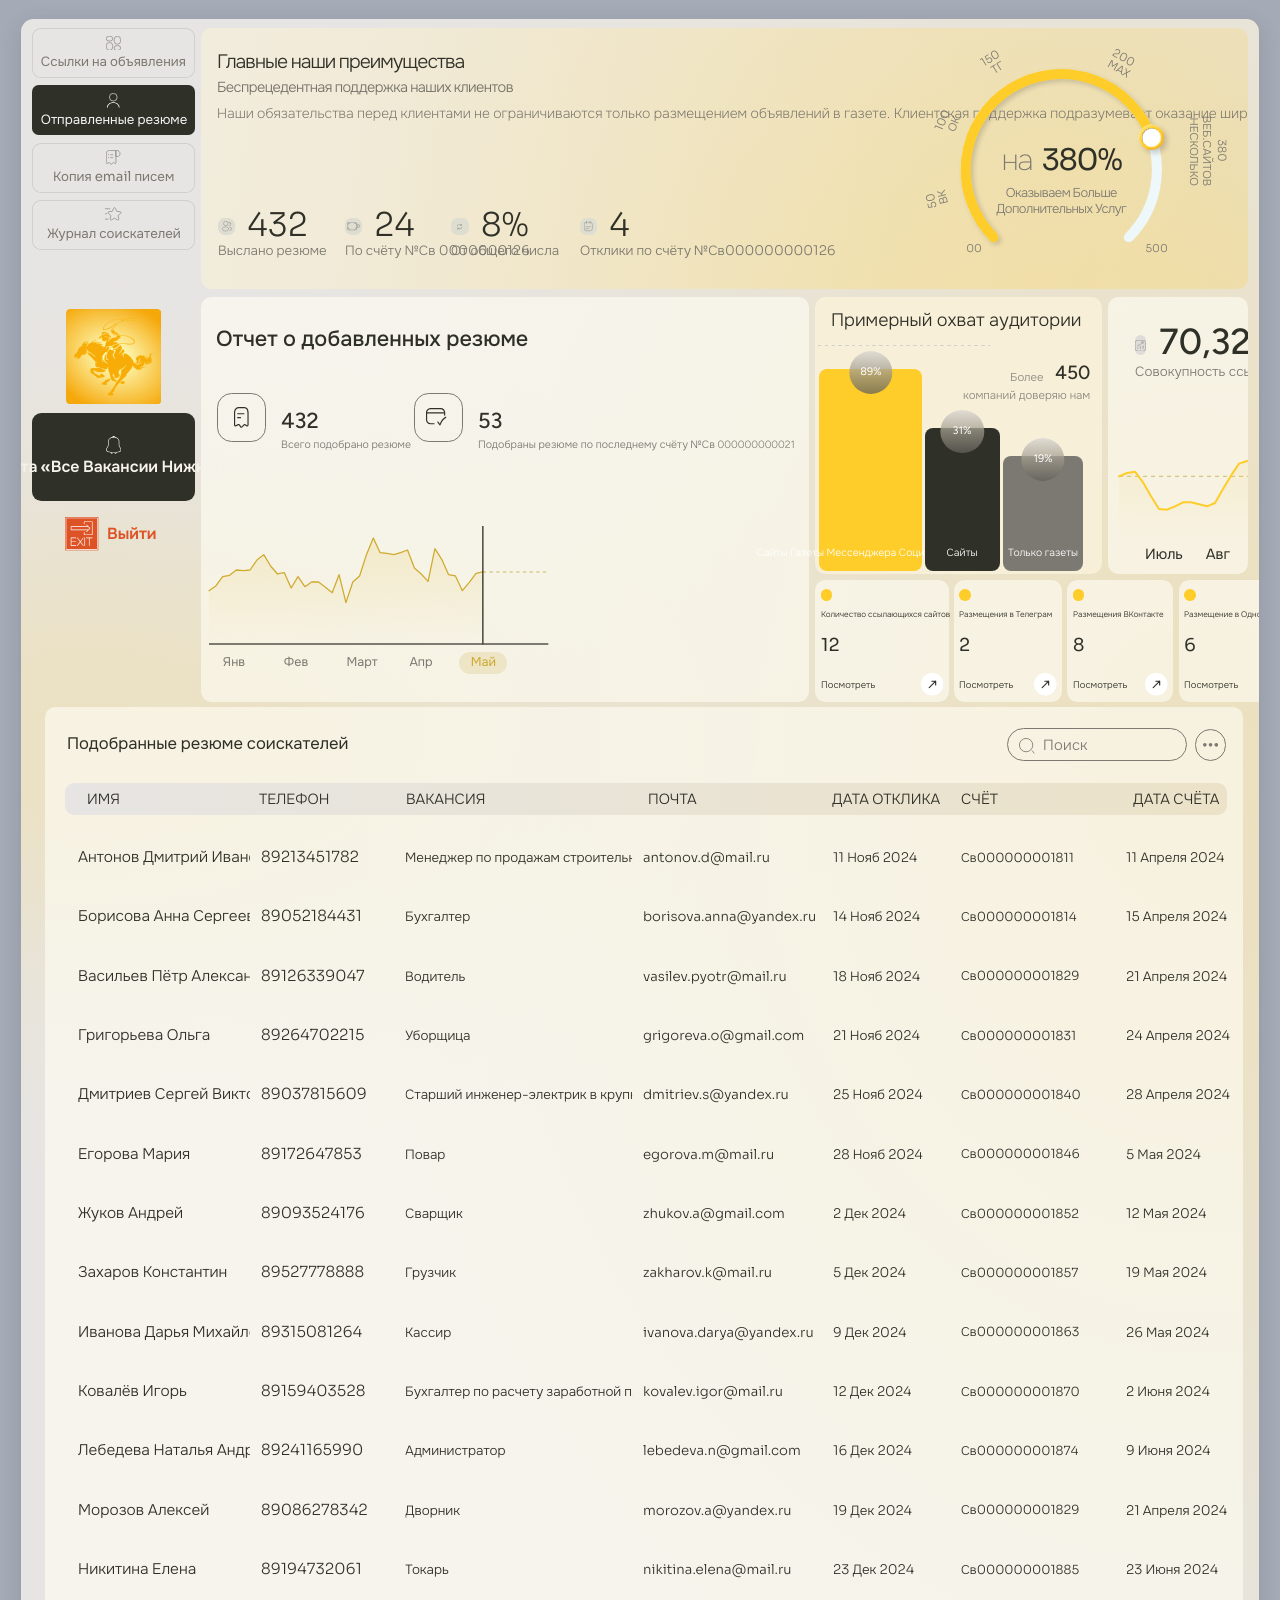
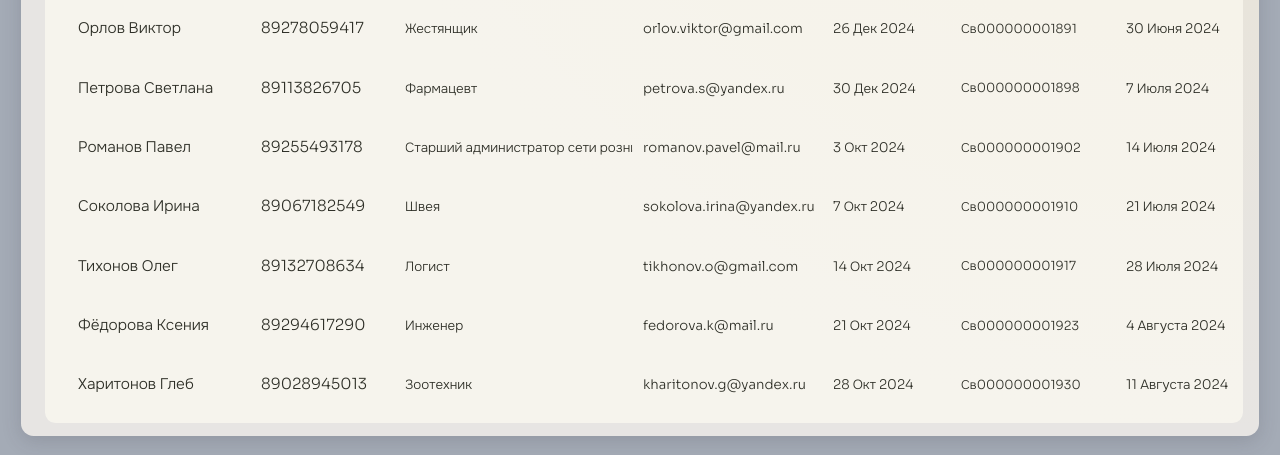
==== index.html @ ea63f248 "Stage 9: client request — R5 lupa fix (mobile/tablet), full FIO + long vacancy names, mobile resume " ====
<!doctype html>
<html lang="ru">
  <head>
    <meta charset="UTF-8" />
    <meta
      name="viewport"
      content="width=device-width, initial-scale=1, minimum-scale=1, maximum-scale=1"
    />
    <title>vsevn.ru — Отправленные резюме</title>
    <!-- пустой favicon — глушит 404-ошибку в консоли -->
    <link rel="icon" href="data:," />
    <link rel="stylesheet" href="css/style.css?v=550" />
  </head>
  <body>
    <div id="zoomFrame">
      <!-- Серый фон на всё окно + центральная карточка -->
      <div class="dash-page">
        <main class="dash-card">
          <!-- верхний этаж карты: сайдбар + основной контент (flex-ряд) -->
          <div class="dash-top">
            <!-- ЛЕВЫЙ ВЕРТИКАЛЬНЫЙ САЙДБАР -->
            <aside class="dash-sidebar">
              <nav class="snav" aria-label="Разделы кабинета">
                <!-- Ссылки на объявления (Figma: nav-links.svg 23x22) -->
                <button type="button" class="snav-btn" data-tab="ads">
                  <span class="snav-icon" aria-hidden="true">
                    <svg
                      viewBox="0 0 23 22"
                      fill="none"
                      xmlns="http://www.w3.org/2000/svg"
                      style="
                        width: calc(23 * var(--dpx, 0.0520833vw));
                        height: calc(22 * var(--dpx, 0.0520833vw));
                      "
                    >
                      <rect
                        x="0.47"
                        y="9.63628"
                        width="9.61986"
                        height="11.8933"
                        rx="4.80993"
                        stroke="currentColor"
                        stroke-width="0.94"
                      />
                      <rect
                        x="12.2721"
                        y="14.5256"
                        width="9.61986"
                        height="7.00442"
                        rx="3.50221"
                        stroke="currentColor"
                        stroke-width="0.94"
                      />
                      <rect
                        x="12.2721"
                        y="0.47"
                        width="9.61986"
                        height="11.8933"
                        rx="4.80993"
                        stroke="currentColor"
                        stroke-width="0.94"
                      />
                      <rect
                        x="0.47"
                        y="0.47"
                        width="9.61986"
                        height="7.00442"
                        rx="3.50221"
                        stroke="currentColor"
                        stroke-width="0.94"
                      />
                    </svg>
                  </span>
                  <span class="snav-text" data-text="Ссылки на объявления"
                    >Ссылки на объявления</span
                  >
                </button>

                <!-- Отправленные резюме (АКТИВНАЯ — чёрная; Figma: nav-resume.svg 19x22) -->
                <button type="button" class="snav-btn active" data-tab="resume">
                  <span class="snav-icon" aria-hidden="true">
                    <svg
                      viewBox="0 0 19 22"
                      fill="none"
                      xmlns="http://www.w3.org/2000/svg"
                      style="
                        width: calc(19 * var(--dpx, 0.0520833vw));
                        height: calc(22 * var(--dpx, 0.0520833vw));
                      "
                    >
                      <circle
                        cx="9.42852"
                        cy="6.28558"
                        r="5.81558"
                        stroke="currentColor"
                        stroke-width="0.94"
                      />
                      <mask id="navResumeInside" fill="white">
                        <path
                          d="M9.42871 13.8281C14.6357 13.8282 18.8564 17.2054 18.8564 21.371C18.8564 21.395 18.8563 21.4189 18.8559 21.4429C18.8513 21.7595 18.5806 21.999 18.2639 21.999H18.1865C17.8533 21.999 17.5996 21.7043 17.5996 21.371C17.5996 18.147 14.2177 15.085 9.42871 15.0849C4.63958 15.0849 1.25684 18.1469 1.25684 21.371C1.25686 21.7043 1.00318 21.999 0.66993 21.999H0.592522C0.275859 21.999 0.005104 21.7595 0.000524828 21.4429C0.00017901 21.4189 1.05847e-06 21.395 0 21.371C0 17.2053 4.22157 13.8281 9.42871 13.8281Z"
                        />
                      </mask>
                      <path
                        d="M9.42871 13.8281L9.42874 12.8881H9.42871V13.8281ZM18.8564 21.371L19.7964 21.3711V21.371H18.8564ZM17.5996 21.371L18.5396 21.3711V21.371H17.5996ZM9.42871 15.0849L9.42874 14.1449H9.42871V15.0849ZM1.25684 21.371H0.316836V21.3711L1.25684 21.371ZM0 21.371H-0.94V21.3711L0 21.371ZM18.8559 21.4429L17.916 21.4293L18.8559 21.4429ZM9.42871 13.8281L9.42868 14.7681C14.323 14.7682 17.9164 17.9094 17.9164 21.371H18.8564H19.7964C19.7964 16.5015 14.9484 12.8882 9.42874 12.8881L9.42871 13.8281ZM18.8564 21.371L17.9164 21.371C17.9164 21.3903 17.9163 21.4098 17.916 21.4293L18.8559 21.4429L19.7958 21.4565C19.7962 21.4281 19.7964 21.3997 19.7964 21.3711L18.8564 21.371ZM18.2639 21.999V21.059H18.1865V21.999V22.939H18.2639V21.999ZM17.5996 21.371H18.5396C18.5396 17.4516 14.5411 14.1451 9.42874 14.1449L9.42871 15.0849L9.42868 16.0249C13.8942 16.025 16.6596 18.8423 16.6596 21.371H17.5996ZM9.42871 15.0849V14.1449C4.3163 14.1449 0.316836 17.4515 0.316836 21.371H1.25684H2.19684C2.19684 18.8423 4.96286 16.0249 9.42871 16.0249V15.0849ZM0.66993 21.999V21.059H0.592522V21.999V22.939H0.66993V21.999ZM0.000524828 21.4429L0.940427 21.4293C0.940144 21.4098 0.940001 21.3903 0.94 21.371L0 21.371L-0.94 21.3711C-0.939999 21.3997 -0.939786 21.4281 -0.939377 21.4565L0.000524828 21.4429ZM0 21.371H0.94C0.94 17.9094 4.53413 14.7681 9.42871 14.7681V13.8281V12.8881C3.909 12.8881 -0.94 16.5013 -0.94 21.371H0ZM0.592522 21.999V21.059C0.730211 21.059 0.936743 21.1746 0.940427 21.4293L0.000524828 21.4429L-0.939377 21.4565C-0.926535 22.3444 -0.178494 22.939 0.592522 22.939V21.999ZM18.1865 21.999V21.059C18.31 21.059 18.4079 21.1165 18.4629 21.1769C18.5141 21.233 18.5396 21.3013 18.5396 21.3711L17.5996 21.371L16.6596 21.371C16.6596 22.1392 17.2537 22.939 18.1865 22.939V21.999ZM1.25684 21.371L0.316836 21.3711C0.316832 21.3013 0.342361 21.233 0.393509 21.1769C0.448542 21.1165 0.546453 21.059 0.66993 21.059V21.999V22.939C1.60276 22.939 2.19688 22.1392 2.19684 21.371L1.25684 21.371ZM18.8559 21.4429L17.916 21.4293C17.9197 21.1746 18.1262 21.059 18.2639 21.059V21.999V22.939C19.0349 22.939 19.783 22.3444 19.7958 21.4565L18.8559 21.4429Z"
                        fill="currentColor"
                        mask="url(#navResumeInside)"
                      />
                    </svg>
                  </span>
                  <span class="snav-text" data-text="Отправленные резюме"
                    >Отправленные резюме</span
                  >
                </button>

                <!-- Копия email писем (Figma: nav-email.svg 22x23) -->
                <button type="button" class="snav-btn" data-tab="email">
                  <span class="snav-icon" aria-hidden="true">
                    <svg
                      viewBox="0 0 22 23"
                      fill="none"
                      xmlns="http://www.w3.org/2000/svg"
                      style="
                        width: calc(22 * var(--dpx, 0.0520833vw));
                        height: calc(23 * var(--dpx, 0.0520833vw));
                      "
                    >
                      <path
                        d="M0.469971 5.67241C0.469971 1.38236 3.60469 0.50846 5.17204 0.607767L14.4497 0.607767C14.9689 0.607767 14.8897 1.02862 14.8897 1.54777V19.3399C14.8897 20.104 14.0263 20.5488 13.404 20.1053L11.8035 18.9645C11.4176 18.6894 10.8872 18.7446 10.5662 19.0934L8.48848 21.3512C8.07644 21.799 7.35404 21.7432 7.0156 21.2375L5.63472 19.1743C5.37056 18.7796 4.85348 18.6439 4.42958 18.8581L1.83392 20.1698C1.20869 20.4857 0.469971 20.0328 0.469971 19.3323V5.67241Z"
                        stroke="currentColor"
                        stroke-width="0.94"
                      />
                      <path
                        d="M15.8593 0.469727C18.7142 0.469981 21.029 2.78466 21.0292 5.63965V5.98438C21.0289 8.06077 19.3449 9.74414 17.2684 9.74414H14.7587V0.469727H15.8593Z"
                        stroke="currentColor"
                        stroke-width="0.94"
                      />
                      <path
                        d="M7.07886 7.2094H10.083"
                        stroke="currentColor"
                        stroke-width="0.94"
                        stroke-linecap="round"
                      />
                      <path
                        d="M7.07886 11.4152H10.083"
                        stroke="currentColor"
                        stroke-width="0.94"
                        stroke-linecap="round"
                      />
                      <path
                        d="M4.07507 6.42915C4.5063 6.42927 4.85528 6.77916 4.85535 7.2104C4.85535 7.6417 4.50635 7.99154 4.07507 7.99165C3.6437 7.99165 3.29382 7.64177 3.29382 7.2104C3.29389 6.77909 3.64375 6.42915 4.07507 6.42915Z"
                        fill="currentColor"
                      />
                      <path
                        d="M4.07507 10.8147C4.50635 10.8148 4.85535 11.1647 4.85535 11.596C4.85532 12.0272 4.50633 12.3771 4.07507 12.3772C3.64372 12.3772 3.29385 12.0273 3.29382 11.596C3.29382 11.1646 3.6437 10.8147 4.07507 10.8147Z"
                        fill="currentColor"
                      />
                    </svg>
                  </span>
                  <span class="snav-text" data-text="Копия email писем"
                    >Копия email писем</span
                  >
                </button>

                <!-- Журнал соискателей (Figma: nav-journal.svg 26x23) -->
                <button type="button" class="snav-btn" data-tab="journal">
                  <span class="snav-icon" aria-hidden="true">
                    <svg
                      viewBox="0 0 26 23"
                      fill="none"
                      xmlns="http://www.w3.org/2000/svg"
                      style="
                        width: calc(26 * var(--dpx, 0.0520833vw));
                        height: calc(23 * var(--dpx, 0.0520833vw));
                      "
                    >
                      <path
                        d="M12.981 1.85352C13.4673 0.708482 15.0903 0.708446 15.5767 1.85352L17.4692 6.31055C17.5371 6.47045 17.6878 6.57955 17.8608 6.59473L22.6851 7.01855C23.924 7.12752 24.4252 8.67 23.4868 9.48633L19.8325 12.6641C19.7014 12.7781 19.6441 12.9557 19.6831 13.125L20.772 17.8428C21.0516 19.055 19.7379 20.0097 18.6714 19.3691L14.52 16.876C14.3711 16.7866 14.1855 16.7866 14.0366 16.876L9.88525 19.3691C8.81877 20.0096 7.50604 19.055 7.78564 17.8428L8.87354 13.125C8.91258 12.9557 8.85521 12.7781 8.72412 12.6641L5.06982 9.48633C4.13154 8.66988 4.63339 7.12722 5.87256 7.01855L10.6958 6.59473C10.8688 6.57955 11.0195 6.47041 11.0874 6.31055L12.981 1.85352Z"
                        stroke="currentColor"
                        stroke-width="0.94"
                      />
                      <path
                        d="M0.469971 2.69366H7.20568"
                        stroke="currentColor"
                        stroke-width="0.94"
                        stroke-linecap="round"
                      />
                      <path
                        d="M0.469971 18.1866H4.5114"
                        stroke="currentColor"
                        stroke-width="0.94"
                        stroke-linecap="round"
                      />
                      <path
                        d="M0.469971 10.1037H2.49068"
                        stroke="currentColor"
                        stroke-width="0.94"
                        stroke-linecap="round"
                      />
                    </svg>
                  </span>
                  <span class="snav-text" data-text="Журнал соискателей"
                    >Журнал соискателей</span
                  >
                </button>
              </nav>

              <div class="snav-sep" aria-hidden="true"></div>

              <!-- Логотип газеты (официальный Figma-экспорт, 143x143).
                 G13: переход на vsevn.ru; G14: hover + тултип — ВРЕМЕННЫЕ
                 (TODO-CLIENT: клиент пришлёт цвет hover и текст тултипа) -->
              <a
                class="snav-logo has-ui-tip"
                href="https://www.vsevn.ru"
                aria-label="Логотип газеты «Все Вакансии Нижнего» — на сайт vsevn.ru"
              >
                <svg
                  class="snav-logo-default"
                  width="143"
                  height="143"
                  viewBox="0 0 143 143"
                  fill="none"
                  xmlns="http://www.w3.org/2000/svg"
                  xmlns:xlink="http://www.w3.org/1999/xlink"
                >
                  <defs>
                    <path
                      id="cb0"
                      d="M94.7592 13.3395C93.731 13.5012 91.7981 14.0671 90.4409 14.5522C87.6443 15.5628 87.6443 15.5628 84.272 15.0373C74.7307 13.5012 61.6525 19.0391 56.3472 26.8408C54.2909 29.8726 55.5247 31.8129 59.3494 31.4491C61.7348 31.2065 67.4924 28.4577 71.8518 25.4664C74.7718 23.4049 76.2523 23.1219 74.525 24.9409C73.9904 25.5069 72.5921 26.5579 71.4406 27.3259C69.6721 28.4577 69.2609 28.9024 69.2609 29.7917C69.302 30.8831 69.302 30.8831 69.8778 30.1555C70.2068 29.7513 70.5358 29.2662 70.5769 29.1449C70.6592 29.0237 71.7285 28.0939 72.9622 27.0834C75.1419 25.3452 76.0056 24.4559 75.7588 24.1325C75.6766 24.0516 75.8411 23.7282 76.0878 23.4049C76.3757 23.0815 76.7047 22.2326 76.8692 21.505C77.1571 20.2114 77.116 20.171 76.2935 20.5752C75.7588 20.8582 75.4298 21.4645 75.3887 22.1517C75.3476 22.8389 75.2653 22.9602 75.1419 22.5155C74.8952 21.5454 74.525 21.6262 72.7155 23.2432C70.618 25.143 65.1482 28.3365 62.146 29.4279C57.6633 31.0853 55.8948 30.3172 57.2931 27.2451C58.7325 24.1325 64.9015 19.403 70.1245 17.3818C74.196 15.8053 81.0641 14.9968 85.0122 15.6436L86.575 15.8861L82.1334 18.1903C79.7069 19.4838 77.6506 20.8178 77.5684 21.1412C77.4861 21.6262 79.0078 21.0603 82.9148 19.2413C90.9756 15.4415 93.8955 14.5118 98.296 14.2692C100.681 14.1075 102.573 14.2288 103.519 14.5118C105 14.9968 105.493 15.8457 104.588 16.3712C104.383 16.5329 101.01 16.6138 97.1445 16.6138C93.2375 16.5733 90.1942 16.6542 90.2764 16.7755C90.3998 16.8563 92.9907 17.1393 96.0341 17.3414C103.93 17.9073 107.426 17.0988 106.316 15.0373C105.37 13.2991 99.7766 12.4906 94.7592 13.3395Z"
                    />
                    <path
                      id="cb1"
                      d="M70.2478 30.5193C70.0833 30.8427 70.2067 31.4086 70.4946 31.732C71.276 32.6618 70.3301 32.4596 69.4664 31.5299C69.0551 31.0853 68.3971 30.7214 67.9447 30.7214C67.3278 30.7214 67.2456 30.9236 67.4512 31.8129C68.4382 36.0977 68.6028 36.3807 70.6179 36.3807C71.1526 36.3807 72.263 36.8658 73.1678 37.4721C74.4427 38.321 75.4297 38.604 77.486 38.7252L80.1592 38.8465L77.8973 36.8253C76.2111 35.2893 75.3886 34.8446 74.7306 34.9659C74.1137 35.1276 73.7847 35.0063 73.7847 34.6425C73.7847 34.3191 73.3323 33.5915 72.7565 32.9851C72.1807 32.3788 71.605 31.4491 71.4816 30.9236C71.1937 29.7917 70.5768 29.5896 70.2478 30.5193Z"
                    />
                    <path
                      id="cb2"
                      d="M55.6481 34.6829C55.1134 35.0871 54.3732 35.5318 54.003 35.6531C53.6329 35.8148 53.2216 36.3807 53.1394 36.987C52.9337 37.9168 53.016 38.038 53.7974 37.8359C54.2498 37.7146 55.5247 37.4317 56.594 37.1487C57.9923 36.7849 58.8971 36.7849 59.8841 37.0679C61.2001 37.5125 61.159 37.5125 58.9382 37.5529C55.936 37.5934 52.8926 39.089 51.3709 41.2315C50.096 43.0505 49.9315 43.1718 50.2194 42.0399C50.3428 41.5953 50.2605 41.2315 50.0138 41.2315C49.6848 41.2315 49.109 43.0101 49.109 44.1015C49.109 44.7887 50.5895 44.4653 52.1112 43.4143C52.9749 42.8484 53.7563 42.4442 53.8796 42.525C54.0853 42.7675 54.2087 44.5057 54.0441 45.0717C53.7974 45.961 54.9901 48.1034 55.8948 48.3459C56.923 48.5885 60.0486 47.8609 60.4187 47.2949C60.5421 47.0524 60.9122 46.8907 61.159 46.8907C61.4469 46.8907 61.3235 47.0928 60.9122 47.3354C60.3365 47.6587 60.2131 48.063 60.4187 48.9119C60.5832 49.6799 60.501 50.0841 60.0897 50.2458C59.7607 50.3671 59.3906 51.3373 59.2261 52.5904C58.7737 55.8242 57.4576 58.0071 56.2238 57.522C55.4013 57.1986 55.5658 56.6731 56.6351 56.3497C57.4988 56.0668 57.4988 56.0668 56.7174 55.7434C56.265 55.5817 55.2368 55.42 54.4143 55.42C51.2887 55.3392 52.2346 53.7626 55.4424 53.7222H57.5399L55.2779 53.1159C54.0442 52.7521 52.358 52.5904 51.5766 52.6712C50.3428 52.8329 49.0679 52.5499 45.86 51.4989C45.531 51.4181 45.4076 51.216 45.531 51.0947C45.6544 50.9734 46.6003 51.1756 47.6284 51.4989C49.3146 52.0649 49.7259 52.0649 51.2887 51.5394C52.2346 51.216 53.5918 50.8926 54.2498 50.8522C54.9489 50.8118 53.6329 50.6501 51.3709 50.4884C49.109 50.2863 46.2713 50.0437 45.0786 49.882C43.886 49.7607 42.4054 49.8416 41.7063 50.0841C40.2668 50.5692 40.1435 50.2054 41.3361 48.7502C41.8708 48.063 42.7344 47.6183 43.8037 47.4566C44.6674 47.2949 45.4076 47.0524 45.4076 46.8503C45.4076 45.7589 41.0071 47.5375 38.7863 49.4778C37.5525 50.5692 36.1953 51.3373 35.2906 51.4989C34.139 51.7415 33.7278 52.0649 33.2343 53.1967C32.5762 54.7328 31.2602 56.188 30.561 56.188C30.2732 56.188 30.5199 55.7434 31.0957 55.1775C32.0827 54.2073 33.3576 51.0543 32.9052 50.6501C32.7819 50.5288 31.6715 50.9734 30.4377 51.6606C29.1627 52.3478 28.1346 52.7521 28.1346 52.5904C28.1346 52.4287 28.587 52.0649 29.1627 51.8223C29.7385 51.5394 30.3143 51.0543 30.4377 50.7309C30.6022 50.3671 31.3424 49.8416 32.0827 49.5182C32.8641 49.1948 33.481 48.7502 33.481 48.5481C33.481 48.0226 32.7819 47.9821 32.494 48.4672C32.3295 48.6693 31.3836 49.114 30.3554 49.4778C28.5047 50.0841 28.4636 50.0841 29.1216 49.3969C30.3143 48.063 29.8208 47.78 28.4636 48.9523C27.7233 49.5991 26.4895 50.6096 25.7081 51.2564C24.7622 52.0649 24.3098 52.7521 24.2687 53.6414C24.2276 54.6924 23.8163 55.1775 21.5955 56.6731C19.2102 58.2496 18.8812 58.6134 18.4699 60.3516C17.8941 62.5749 14.8097 67.264 13.4936 67.8703C12.8767 68.1129 12.5477 68.7192 12.3832 69.8106C12.2598 70.6595 12.0953 71.7105 12.0131 72.1552C11.8486 73.1658 13.2469 73.4487 15.5088 72.7615C17.4829 72.1956 17.8941 72.4786 16.5781 73.5296C15.2209 74.621 15.7556 74.904 18.4699 74.5806C20.7319 74.2976 20.773 74.2168 21.76 72.3169C22.3358 71.2659 23.1583 70.1745 23.6107 69.9319C24.0631 69.6894 24.4332 69.2447 24.4332 68.9618C24.4332 68.5171 24.8445 68.4363 26.0372 68.5979C29.4918 69.0426 31.7948 66.0513 31.3013 61.7664C31.0957 59.907 31.0957 59.7857 31.5069 60.8367C32.165 62.6153 32.9052 63.3025 36.4421 65.4045C39.7733 67.3448 44.3795 71.0638 43.9682 71.468C43.8448 71.5893 43.1457 71.1446 42.4054 70.4978C39.7733 68.0724 37.2235 66.2938 35.3317 65.4854C32.9052 64.4748 32.3706 64.4748 32.0416 65.5258C31.7948 66.213 32.494 67.0619 35.6196 70.0532C37.717 72.1148 40.1023 74.6614 40.8837 75.7933C41.6651 76.8847 42.9812 78.1782 43.7626 78.7037C44.544 79.1888 45.5721 79.876 46.0245 80.2398C46.8471 80.8866 46.847 80.8866 45.9423 80.4419C43.886 79.5122 43.6803 79.7952 43.8448 83.029C44.0093 86.748 44.4617 87.3139 47.2172 87.3139C48.3687 87.3543 49.7259 87.5564 50.2194 87.8394C50.9597 88.2436 49.8904 88.3245 44.5029 88.3245C40.7192 88.3245 37.6348 88.4861 37.3469 88.7287C37.0179 88.9308 36.6477 90.2648 36.5244 91.6392C36.1953 94.5496 36.8122 96.4495 38.1694 96.8537C39.8145 97.3792 43.1868 99.7238 45.202 101.785C46.9293 103.524 47.5051 103.887 48.7389 103.887C49.5203 103.887 50.5484 103.604 51.0008 103.281C51.4121 102.958 52.2757 102.675 52.8926 102.675C55.1546 102.675 58.1568 101.745 58.1568 101.098C58.1568 99.9663 57.0052 98.7536 55.1134 97.8643C52.9337 96.8537 51.4121 97.1771 51.0008 98.7536C50.6718 100.128 49.4791 100.492 48.6566 99.4812C48.2865 99.0366 46.9704 98.2281 45.7778 97.6622C44.544 97.1367 43.1046 96.2474 42.5288 95.7219C41.5829 94.9134 41.5006 94.59 41.7474 92.9731C41.953 91.5583 42.0764 91.3158 42.282 92.003C42.5288 92.6093 43.5158 93.1348 46.0245 93.9837C48.9034 94.9134 49.8904 95.0347 52.2757 94.873C53.7974 94.7517 56.0182 94.3879 57.1286 94.0645C58.8559 93.5795 59.2261 93.3369 59.3083 92.4476C59.4317 91.5179 59.2672 91.3562 57.8689 91.1136C55.8948 90.7498 54.4554 90.0626 53.4273 88.9308C52.687 88.1223 52.7692 88.1223 54.1675 89.0521C55.8126 90.1435 58.3624 90.7094 60.4187 90.4669C61.3646 90.386 61.6936 90.0627 61.9404 89.0925C62.1049 88.4053 62.5162 87.6373 62.804 87.3543C63.2564 86.9905 63.3387 87.3139 63.1742 89.0521C63.0508 90.7903 63.2564 91.8413 64.5314 94.9943C65.395 97.0963 66.2998 100.249 66.5877 101.987C67.0401 104.655 67.3279 105.383 68.4795 106.555C69.2609 107.364 70.2479 107.93 70.7825 107.93C71.3172 107.93 72.3453 108.213 73.0034 108.576C74.4428 109.304 75.1831 109.142 75.8 107.97C76.1701 107.283 76.0467 107.081 74.7307 106.434C73.6203 105.909 73.0856 105.302 72.6744 104.13C72.3865 103.241 71.6873 101.947 71.1116 101.219C69.9189 99.7238 69.8366 98.7132 70.7003 97.5814C71.1938 96.9346 71.2761 96.9346 71.3172 97.4601C71.3172 97.8239 71.6873 98.5919 72.1808 99.1983C72.7977 100.007 72.9211 100.411 72.5921 100.815C72.2631 101.179 72.3042 101.705 72.6744 102.634C73.1267 103.887 73.2501 103.928 74.7718 103.726C77.445 103.281 80.7762 101.219 80.7762 99.9663C80.7762 99.6429 80.3238 98.5111 79.7481 97.4197C78.4732 94.9539 78.4732 94.3071 79.6247 93.0944C80.365 92.3264 80.4472 92.0434 79.9948 91.8008C79.5836 91.5583 79.8715 91.3158 80.8996 90.9924C82.9148 90.3456 86.8218 87.7585 88.7547 85.8586C89.6184 85.0098 90.153 84.6459 89.9063 85.0906C89.4539 85.9395 86.4517 88.7691 84.1075 90.5477C82.7914 91.5179 82.7503 91.6391 82.668 94.7922C82.5858 97.0963 82.2979 98.5515 81.7221 99.8451C81.2286 100.856 80.5295 102.513 80.1593 103.524C79.707 104.817 78.8844 105.909 77.4861 107.081C76.3346 108.051 75.3064 109.304 75.0186 110.113C74.196 112.659 70.0012 119.693 68.8085 120.542C68.1505 121.027 67.5747 121.916 67.4102 122.725C67.2457 123.776 66.7933 124.261 65.6006 124.907C63.75 125.837 62.1049 128.06 62.7218 128.828C63.5443 129.758 67.4513 130.324 69.2609 129.799C70.7003 129.394 70.9059 129.152 70.9059 128.101C70.9059 127.454 70.7003 126.565 70.4124 126.161C69.8778 125.271 70.5358 124.099 71.564 124.099C72.2631 124.099 72.9622 122.482 72.9622 120.986C72.9622 119.855 76.7047 114.397 78.7199 112.659C79.4191 112.012 80.365 110.719 80.7762 109.749C81.3109 108.536 82.1334 107.606 83.5317 106.717C87.6443 103.968 92.086 98.7536 90.6877 98.309C90.3998 98.2281 91.5513 96.8537 93.1964 95.2368C96.6921 91.8413 98.1727 89.8605 99.4476 86.7479C100.393 84.4438 100.928 84.2013 100.928 86.1012C100.928 87.1522 102.121 89.2138 102.162 88.2032C102.162 87.6373 103.396 87.516 103.396 88.0819C103.396 88.284 103.93 89.0116 104.588 89.6988C105.534 90.7094 106.11 90.952 107.385 90.952C108.29 90.952 109.606 91.2349 110.346 91.5987C111.086 91.9625 111.95 92.1242 112.361 91.9625C112.896 91.72 112.731 91.5583 111.621 91.2753C110.182 90.8711 110.182 90.8711 111.21 90.4669C113.307 89.6584 113.924 89.335 114.911 88.5266C115.487 88.0819 116.844 87.5564 117.913 87.3543C119.024 87.1522 120.134 86.7884 120.381 86.5054C120.792 86.1012 120.71 86.0608 120.052 86.3033C119.599 86.465 118.16 86.6671 116.803 86.7884C115.487 86.8692 113.883 87.1926 113.225 87.516C112.608 87.8394 111.744 88.1223 111.333 88.0819C110.922 88.0819 111.539 87.6373 112.649 87.1522C115.117 86.0203 116.515 84.6055 117.379 82.3418C117.872 81.0483 118.242 80.6036 119.024 80.5228L120.052 80.4015L119.147 81.0483C118.16 81.7355 117.913 82.6652 118.571 83.0694C119.229 83.4333 124.329 82.5035 125.974 81.6951C128.03 80.6441 129.264 79.3101 128.524 78.825C128.071 78.5825 128.03 78.1378 128.4 76.7634C128.812 75.1869 128.729 74.7423 127.866 72.9232C126.591 70.2553 126.879 69.0022 129.058 67.7895C130.745 66.8598 131.814 65.4045 130.21 66.2534C129.758 66.4959 128.976 66.6981 128.483 66.6981C128.03 66.6981 127.043 66.981 126.344 67.3448C125.151 67.9512 125.11 68.0724 125.275 69.9319C125.522 72.1956 125.439 72.236 122.149 72.5998C120.669 72.7615 119.558 72.6403 118.448 72.1956C116.309 71.3063 116.762 70.9829 118.983 71.751C120.175 72.1552 120.957 72.236 121.45 71.9531C122.026 71.6297 122.026 71.5893 121.368 71.5488C120.915 71.5488 120.052 71.185 119.394 70.7C118.489 70.0936 117.42 69.8511 115.199 69.7298C113.595 69.649 111.827 69.4873 111.374 69.3256C110.716 69.1235 110.099 69.366 109.112 70.2553C108.331 70.9021 107.508 71.3467 107.262 71.2659C106.974 71.185 106.275 71.9531 105.699 72.9232L104.588 74.7827L105.493 76.3188C106.686 78.3399 106.357 79.876 104.506 80.6441L103.19 81.1696L104.424 81.6546C105.082 81.8972 105.946 82.0184 106.357 81.9376C106.727 81.8163 107.138 81.9376 107.22 82.1801C107.467 82.9077 110.223 82.0993 112.032 80.7249C115.363 78.2591 115.528 78.2187 113.307 80.3207C110.675 82.9077 108.619 83.5949 105.863 82.9078C103.396 82.261 102.368 81.21 100.764 77.8144C98.6662 73.3679 94.7592 69.366 90.3587 67.1427C88.6725 66.2938 86.5339 66.0109 86.5339 66.5768C86.4928 66.7789 86.4517 68.032 86.4105 69.4064C86.3694 70.7808 86.1227 72.1148 85.8759 72.3573C85.5469 72.6807 85.5058 72.1552 85.6291 70.5787L85.7936 68.3958L83.1616 67.8299L84.8066 66.8597C87.6855 65.162 88.6725 62.5345 86.8629 61.2814C85.3824 60.2304 84.7655 60.5133 83.1616 62.9791C82.2979 64.2322 81.1464 65.8087 80.5295 66.4959L79.4602 67.7086L80.4061 66.0917C80.8996 65.2024 81.4754 64.3131 81.681 64.0706C81.8455 63.8684 82.01 63.4238 82.01 63.1004C82.01 62.777 82.4213 62.0898 82.8737 61.6047C83.3672 61.0792 83.8196 59.9474 83.943 58.9368C84.1075 57.4007 83.9841 57.0369 82.8737 55.9051C82.1745 55.1775 81.5988 54.4094 81.5988 54.1669C81.5988 53.4393 80.9819 53.7222 80.5706 54.652C80.3238 55.1775 79.4602 56.0263 78.5965 56.5923C77.4861 57.2795 77.0749 57.805 77.1982 58.29C77.3216 58.6943 77.2394 58.8964 76.9926 58.7751C76.787 58.6538 75.9233 58.8155 75.1008 59.1389C74.2372 59.5027 72.88 59.8665 72.0575 60.0282C71.1938 60.1495 70.4947 60.4325 70.4947 60.6346C70.4947 61.0792 73.9904 61.6047 74.5662 61.2409C74.8129 61.1197 75.0186 61.1601 75.0186 61.3622C75.0186 61.6047 74.7307 61.8473 74.4017 62.009C73.9904 62.1302 73.7848 62.777 73.7848 63.7876C73.7848 64.8386 73.4969 65.6066 72.9622 66.0917C71.9752 66.981 71.1938 69.5277 71.564 70.5787C71.7285 71.0233 72.1808 71.7105 72.5921 72.1552C73.0034 72.5998 73.4146 73.4892 73.5791 74.1763L73.8259 75.389L73.1267 74.1763C72.7566 73.4892 71.893 72.3977 71.2349 71.7105C70.3302 70.7808 70.0834 70.2149 70.289 69.4873C70.4124 68.9618 70.5769 67.9916 70.6592 67.3853C70.7414 66.6576 71.1527 66.0513 71.7696 65.7279C73.0856 65.0811 73.209 64.1918 72.0575 62.8983C71.3994 62.1302 70.618 61.8069 69.3843 61.6856C67.3691 61.4835 66.7933 61.2005 66.7933 60.392C66.7933 59.341 65.6418 59.8261 64.2023 61.443C61.488 64.5556 59.7607 72.0743 61.159 74.7827C61.4469 75.389 62.1872 75.9145 62.8863 76.0358C64.079 76.2784 64.079 76.3188 62.5984 76.3592C60.2953 76.44 59.6785 75.2678 59.8841 71.2659C60.0075 69.5277 60.2131 67.7895 60.3776 67.3853C60.5832 66.981 60.5421 66.6981 60.2542 66.6981C59.5962 66.6981 58.3213 69.4468 57.7455 72.1148C56.7996 76.6422 58.1979 79.9973 61.3646 80.7249C62.4339 80.9674 62.6807 81.1696 62.2283 81.3312C61.0767 81.7759 58.4447 80.159 57.252 78.3804C56.6351 77.4506 55.936 75.7124 55.6892 74.5402C55.4424 73.3275 55.0312 72.4381 54.8256 72.5594C54.1675 72.9636 54.4554 75.7124 55.3191 77.5719L56.1416 79.3909L55.2779 78.6229C53.5095 77.0464 53.5095 73.8125 55.1957 69.8915C56.4295 67.1427 60.6244 63.2217 60.6244 64.879C60.6244 65.8896 61.3235 65.5662 61.8581 64.2727C62.146 63.5855 63.0919 62.0494 63.9556 60.7963C65.2716 58.9772 65.4773 58.4113 65.1482 57.805C64.5725 56.754 62.9274 56.3902 61.4469 56.9965C60.0486 57.5624 59.843 58.3709 60.9534 59.0177C61.5703 59.4219 61.5703 59.4219 60.83 59.341C60.2953 59.2602 59.9663 58.856 59.8841 58.1283C59.7607 57.1582 59.9252 56.9965 61.5291 56.5923C62.5162 56.3497 63.9556 55.9455 64.8192 55.703C65.6418 55.4604 66.7933 55.3796 67.3691 55.5413C68.1093 55.703 68.8496 55.5008 69.9189 54.7732C70.7825 54.2073 73.0034 53.2776 74.8952 52.7116C76.787 52.1053 78.3087 51.6202 78.3087 51.5798C78.3087 51.4989 77.3628 50.8926 76.2112 50.165L74.1549 48.831L72.9211 49.9629C72.2631 50.5692 71.7285 50.8926 71.7285 50.6096C71.7285 50.3671 71.9341 50.0437 72.1397 49.9224C72.3865 49.7608 72.4687 49.3161 72.3453 48.9119C72.1397 48.3055 72.3453 48.1842 73.5791 48.1842C75.3064 48.1842 76.5814 47.4162 78.5965 45.2334C79.4191 44.344 80.6117 43.3335 81.2697 43.0101L82.4624 42.4037L81.5988 41.2719C81.1464 40.6251 80.7762 39.9783 80.7762 39.8571C80.7762 39.3316 85.259 39.655 88.7959 40.423C97.967 42.4442 104.465 47.8609 101.38 50.8926C100.106 52.1457 97.967 52.3074 89.0837 51.7819C81.8455 51.3777 80.6117 51.3777 79.6247 51.9032C79.0078 52.2266 77.6918 52.5904 76.6636 52.7521C75.6354 52.8733 73.5791 53.5605 72.1397 54.3286C70.0011 55.3796 69.4254 55.8647 69.3431 56.6731C69.2609 57.2795 69.5076 57.9667 69.8778 58.29C70.2479 58.573 70.7825 59.0581 71.1116 59.341C71.5639 59.7453 71.7285 59.7453 72.0163 59.3006C72.3042 58.7751 75.0597 57.6433 76.0467 57.6028C76.5814 57.5624 80.365 53.601 80.365 53.035C80.365 52.7925 80.1182 52.5095 79.8715 52.3883C79.1723 52.0649 85.917 52.4287 91.5513 52.9946C97.2679 53.601 100.023 53.3584 101.71 52.1861C108.043 47.7396 97.6791 39.8571 84.3953 38.9273C81.8455 38.7656 80.6117 38.8465 80.2005 39.1699C79.7892 39.5337 78.8844 39.5741 77.3216 39.4124C74.7718 39.089 74.5662 39.3316 75.6355 41.3931C76.4169 42.8484 76.4169 43.6973 75.6355 42.6867C75.0597 41.9187 74.9774 41.9187 73.5791 42.5654C72.7566 42.9292 71.4406 43.2526 70.618 43.2526C69.4665 43.2526 68.7674 43.576 67.7392 44.5462C66.6699 45.5567 66.2998 45.7184 65.8063 45.3142C65.3128 44.91 65.1483 45.0717 64.7781 46.3652C64.5314 47.2141 64.3257 48.1438 64.3257 48.4672C64.3257 48.7906 64.2023 48.9523 64.079 48.7906C63.9556 48.6693 63.9556 47.6587 64.1201 46.5673C64.3257 44.9908 64.5725 44.4653 65.2716 44.2632C65.9708 44.0611 66.0119 43.9398 65.5595 43.7781C64.6547 43.4143 63.2976 42.0399 63.8733 42.0399C64.1201 42.0399 65.1071 42.4037 66.0119 42.8484C67.4102 43.576 67.657 43.6164 67.8626 43.0505C68.1916 42.242 67.1634 40.7464 65.3539 39.372C64.5725 38.8061 63.9145 38.0785 63.9145 37.7551C63.9145 36.9062 62.4339 35.7743 60.3365 35.0871C56.923 33.9149 56.6762 33.9149 55.6481 34.6829ZM62.2694 41.6357C62.8863 41.8378 62.1049 41.8782 60.4187 41.757C58.8559 41.6357 57.4576 41.474 57.3754 41.3931C57.0464 41.1102 61.2412 41.3123 62.2694 41.6357ZM123.959 73.3679C123.63 73.7721 122.766 73.9742 121.532 73.9338L119.641 73.8934L121.615 73.57C122.725 73.3679 123.753 73.1253 123.877 73.0041C124.37 72.4786 124.452 72.802 123.959 73.3679ZM111.21 74.621C110.963 75.1869 110.881 75.7933 111.004 75.9954C111.169 76.2784 110.716 77.5315 109.441 79.9973C109.153 80.5632 108.701 81.0483 108.413 81.1696C107.961 81.2908 107.961 81.1291 108.454 80.1994C108.783 79.5526 109.153 78.3804 109.318 77.6123C109.565 76.2783 110.963 73.57 111.415 73.57C111.498 73.57 111.415 74.0551 111.21 74.621ZM126.714 74.4593C126.591 74.7827 126.468 74.6614 126.468 74.2168C126.426 73.7721 126.55 73.5296 126.673 73.6913C126.797 73.8125 126.838 74.1763 126.714 74.4593ZM123.959 80.0377C123.63 80.2398 123.054 80.4015 122.725 80.4015C122.314 80.4015 122.396 80.2802 122.931 80.0377C124.041 79.5526 124.699 79.5526 123.959 80.0377Z"
                    />
                    <path
                      id="cb3"
                      d="M69.4665 37.1892C69.3431 37.3913 69.8366 37.9572 70.5769 38.4018C72.0163 39.2507 73.7848 39.4933 73.7848 38.8061C73.7848 38.5635 73.4558 38.4018 73.0034 38.4018C72.5921 38.4018 71.7696 38.038 71.1938 37.5934C70.0011 36.6637 69.8366 36.6232 69.4665 37.1892Z"
                    />
                    <path
                      id="cb4"
                      d="M66.8756 56.8348C65.7651 57.5624 65.6829 58.2092 66.711 58.2092C67.5747 58.2092 68.4384 57.4816 68.4384 56.7135C68.4384 56.0263 67.986 56.0668 66.8756 56.8348Z"
                    />
                    <path
                      id="cb5"
                      d="M64.9427 104.655C64.696 104.817 63.3799 105.343 61.9405 105.747C60.0076 106.272 59.1028 106.798 58.3625 107.768C57.7867 108.496 56.7997 109.183 56.1006 109.345C54.5789 109.668 52.7282 112.659 53.7152 113.225C54.5378 113.751 58.4036 114.114 59.9664 113.831C61.6937 113.508 62.3929 112.134 61.2414 111.325C60.2954 110.638 60.7478 110.032 62.434 109.749C64.3669 109.385 66.999 106.272 66.3821 105.1C65.8886 104.211 65.5185 104.089 64.9427 104.655Z"
                    />
                    <path
                      id="cb6"
                      d="M83.0382 108.779C82.5858 109.223 81.8866 109.87 81.5165 110.234C81.1052 110.598 80.7762 111.002 80.7762 111.164C80.7762 111.285 81.8866 111.729 83.2027 112.134L85.6291 112.861L87.0274 111.891C87.7677 111.406 88.4257 110.921 88.508 110.881C88.9192 110.719 87.1919 108.819 86.2872 108.415C84.8889 107.768 83.9841 107.849 83.0382 108.779Z"
                    />
                    <g id="cbAll" fill="white">
                      <use href="#cb0" xlink:href="#cb0" />
                      <use href="#cb1" xlink:href="#cb1" />
                      <use href="#cb2" xlink:href="#cb2" />
                      <use href="#cb3" xlink:href="#cb3" />
                      <use href="#cb4" xlink:href="#cb4" />
                      <use href="#cb5" xlink:href="#cb5" />
                      <use href="#cb6" xlink:href="#cb6" />
                    </g>
                  </defs>
                  <mask
                    id="mask0_1_785"
                    style="mask-type: luminance"
                    maskUnits="userSpaceOnUse"
                    x="0"
                    y="0"
                    width="143"
                    height="143"
                  >
                    <path
                      d="M137.43 0H5.56962C2.4936 0 0 2.4936 0 5.56962V137.43C0 140.506 2.4936 143 5.56962 143H137.43C140.506 143 143 140.506 143 137.43V5.56962C143 2.4936 140.506 0 137.43 0Z"
                      fill="white"
                    />
                  </mask>
                  <g mask="url(#mask0_1_785)">
                    <path
                      d="M137.431 0.0696411H5.56958C2.53201 0.0696411 0.0695801 2.53207 0.0695801 5.56964V137.431C0.0695801 140.468 2.53201 142.931 5.56958 142.931H137.431C140.468 142.931 142.931 140.468 142.931 137.431V5.56964C142.931 2.53207 140.468 0.0696411 137.431 0.0696411Z"
                      fill="url(#paint0_radial_1_785)"
                      stroke="#EBD397"
                      stroke-width="0.139241"
                    />
                    <path
                      d="M137.43 0.0348206H5.5696C2.51281 0.0348206 0.03479 2.51284 0.03479 5.56963V137.43C0.03479 140.487 2.51281 142.965 5.5696 142.965H137.43C140.487 142.965 142.965 140.487 142.965 137.43V5.56963C142.965 2.51284 140.487 0.0348206 137.43 0.0348206Z"
                      stroke="#002906"
                      stroke-width="0.0696203"
                    />
                    <g filter="url(#filter0_di_1_785)">
                      <use href="#cb0" xlink:href="#cb0" fill="#F8AC08" />
                      <use href="#cb1" xlink:href="#cb1" fill="#F8AC08" />
                      <use href="#cb2" xlink:href="#cb2" fill="#F8AC08" />
                      <use href="#cb3" xlink:href="#cb3" fill="#F8AC08" />
                      <use href="#cb4" xlink:href="#cb4" fill="#F8AC08" />
                      <use href="#cb5" xlink:href="#cb5" fill="#F8AC08" />
                      <use href="#cb6" xlink:href="#cb6" fill="#F8AC08" />
                      <mask
                        id="mask1_1_785"
                        style="mask-type: luminance"
                        maskUnits="userSpaceOnUse"
                        x="12"
                        y="13"
                        width="120"
                        height="117"
                      >
                        <use href="#cbAll" xlink:href="#cbAll" />
                      </mask>
                      <g mask="url(#mask1_1_785)">
                        <use
                          href="#cb0"
                          xlink:href="#cb0"
                          stroke="#FAFA80"
                          stroke-width="0.266667"
                        />
                      </g>
                      <mask
                        id="mask2_1_785"
                        style="mask-type: luminance"
                        maskUnits="userSpaceOnUse"
                        x="12"
                        y="13"
                        width="120"
                        height="117"
                      >
                        <use href="#cbAll" xlink:href="#cbAll" />
                      </mask>
                      <g mask="url(#mask2_1_785)">
                        <use
                          href="#cb1"
                          xlink:href="#cb1"
                          stroke="#FAFA80"
                          stroke-width="0.266667"
                        />
                      </g>
                      <mask
                        id="mask3_1_785"
                        style="mask-type: luminance"
                        maskUnits="userSpaceOnUse"
                        x="12"
                        y="13"
                        width="120"
                        height="117"
                      >
                        <use href="#cbAll" xlink:href="#cbAll" />
                      </mask>
                      <g mask="url(#mask3_1_785)">
                        <use
                          href="#cb2"
                          xlink:href="#cb2"
                          stroke="#FAFA80"
                          stroke-width="0.266667"
                        />
                      </g>
                      <mask
                        id="mask4_1_785"
                        style="mask-type: luminance"
                        maskUnits="userSpaceOnUse"
                        x="12"
                        y="13"
                        width="120"
                        height="117"
                      >
                        <use href="#cbAll" xlink:href="#cbAll" />
                      </mask>
                      <g mask="url(#mask4_1_785)">
                        <use
                          href="#cb3"
                          xlink:href="#cb3"
                          stroke="#FAFA80"
                          stroke-width="0.266667"
                        />
                      </g>
                      <mask
                        id="mask5_1_785"
                        style="mask-type: luminance"
                        maskUnits="userSpaceOnUse"
                        x="12"
                        y="13"
                        width="120"
                        height="117"
                      >
                        <use href="#cbAll" xlink:href="#cbAll" />
                      </mask>
                      <g mask="url(#mask5_1_785)">
                        <use
                          href="#cb4"
                          xlink:href="#cb4"
                          stroke="#FAFA80"
                          stroke-width="0.266667"
                        />
                      </g>
                      <mask
                        id="mask6_1_785"
                        style="mask-type: luminance"
                        maskUnits="userSpaceOnUse"
                        x="12"
                        y="13"
                        width="120"
                        height="117"
                      >
                        <use href="#cbAll" xlink:href="#cbAll" />
                      </mask>
                      <g mask="url(#mask6_1_785)">
                        <use
                          href="#cb5"
                          xlink:href="#cb5"
                          stroke="#FAFA80"
                          stroke-width="0.266667"
                        />
                      </g>
                      <mask
                        id="mask7_1_785"
                        style="mask-type: luminance"
                        maskUnits="userSpaceOnUse"
                        x="12"
                        y="13"
                        width="120"
                        height="117"
                      >
                        <use href="#cbAll" xlink:href="#cbAll" />
                      </mask>
                      <g mask="url(#mask7_1_785)">
                        <use
                          href="#cb6"
                          xlink:href="#cb6"
                          stroke="#FAFA80"
                          stroke-width="0.266667"
                        />
                      </g>
                    </g>
                  </g>
                  <defs>
                    <filter
                      id="filter0_di_1_785"
                      x="11.8608"
                      y="12.9304"
                      width="119.557"
                      height="117.557"
                      filterUnits="userSpaceOnUse"
                      color-interpolation-filters="sRGB"
                    >
                      <feFlood flood-opacity="0" result="BackgroundImageFix" />
                      <feColorMatrix
                        in="SourceAlpha"
                        type="matrix"
                        values="0 0 0 0 0 0 0 0 0 0 0 0 0 0 0 0 0 0 127 0"
                        result="hardAlpha"
                      />
                      <feOffset dx="0.139241" dy="0.208861" />
                      <feGaussianBlur stdDeviation="0.139241" />
                      <feComposite in2="hardAlpha" operator="out" />
                      <feColorMatrix
                        type="matrix"
                        values="0 0 0 0 0.980392 0 0 0 0 0.976471 0 0 0 0 0.494118 0 0 0 0.8 0"
                      />
                      <feBlend
                        mode="normal"
                        in2="BackgroundImageFix"
                        result="effect1_dropShadow_1_785"
                      />
                      <feBlend
                        mode="normal"
                        in="SourceGraphic"
                        in2="effect1_dropShadow_1_785"
                        result="shape"
                      />
                      <feColorMatrix
                        in="SourceAlpha"
                        type="matrix"
                        values="0 0 0 0 0 0 0 0 0 0 0 0 0 0 0 0 0 0 127 0"
                        result="hardAlpha"
                      />
                      <feOffset dx="0.139241" dy="0.139241" />
                      <feGaussianBlur stdDeviation="0.139241" />
                      <feComposite
                        in2="hardAlpha"
                        operator="arithmetic"
                        k2="-1"
                        k3="1"
                      />
                      <feColorMatrix
                        type="matrix"
                        values="0 0 0 0 0.972549 0 0 0 0 0.67451 0 0 0 0 0.0313726 0 0 0 0.4 0"
                      />
                      <feBlend
                        mode="normal"
                        in2="shape"
                        result="effect2_innerShadow_1_785"
                      />
                    </filter>
                    <radialGradient
                      id="paint0_radial_1_785"
                      cx="0"
                      cy="0"
                      r="1"
                      gradientTransform="matrix(72 71 -71.1543 49.9403 71 72)"
                      gradientUnits="userSpaceOnUse"
                    >
                      <stop offset="0.129808" stop-color="#FEFDBC" />
                      <stop offset="1" stop-color="#F5A80A" />
                    </radialGradient>
                  </defs>
                </svg>
                <!-- TЗ7+H1: hover-вариант (Figma snav-logo-hover.svg, 143x143).
                   Синий ковбой #0CC7FB на радиальном градиенте #B7F4FC→#00A4FC,
                   drop+inner shadows (filter0_di_hover), внешняя обводка ковбоя
                   #96CBF6 через mask. Все ID с суффиксом _hover — конфликт с
                   default невозможен. CSS: opacity 0→1 на :hover, transition 0.18s.
                   Дедупликация (TD1-стиль): 7 путей определены в <defs id="cbh0..6">
                   и переиспользуются через <use> в mask + fill + stroke. -->
                <svg
                  class="snav-logo-hover"
                  xmlns="http://www.w3.org/2000/svg"
                  xmlns:xlink="http://www.w3.org/1999/xlink"
                  width="143"
                  height="143"
                  viewBox="0 0 143 143"
                  fill="none"
                  aria-hidden="true"
                >
                  <defs>
                    <path
                      id="cbh0"
                      d="M94.7592 13.3395C93.731 13.5012 91.7981 14.0671 90.4409 14.5522C87.6443 15.5628 87.6443 15.5628 84.272 15.0373C74.7307 13.5012 61.6525 19.0391 56.3472 26.8408C54.2909 29.8726 55.5247 31.8129 59.3494 31.4491C61.7348 31.2065 67.4924 28.4577 71.8518 25.4664C74.7718 23.4049 76.2523 23.1219 74.525 24.9409C73.9904 25.5069 72.5921 26.5579 71.4406 27.3259C69.6721 28.4577 69.2609 28.9024 69.2609 29.7917C69.302 30.8831 69.302 30.8831 69.8778 30.1555C70.2068 29.7513 70.5358 29.2662 70.5769 29.1449C70.6592 29.0237 71.7285 28.0939 72.9622 27.0834C75.1419 25.3452 76.0056 24.4559 75.7588 24.1325C75.6766 24.0516 75.8411 23.7282 76.0878 23.4049C76.3757 23.0815 76.7047 22.2326 76.8692 21.505C77.1571 20.2114 77.116 20.171 76.2935 20.5752C75.7588 20.8582 75.4298 21.4645 75.3887 22.1517C75.3476 22.8389 75.2653 22.9602 75.1419 22.5155C74.8952 21.5454 74.525 21.6262 72.7155 23.2432C70.618 25.143 65.1482 28.3365 62.146 29.4279C57.6633 31.0853 55.8948 30.3172 57.2931 27.2451C58.7325 24.1325 64.9015 19.403 70.1245 17.3818C74.196 15.8053 81.0641 14.9968 85.0122 15.6436L86.575 15.8861L82.1334 18.1903C79.7069 19.4838 77.6506 20.8178 77.5684 21.1412C77.4861 21.6262 79.0078 21.0603 82.9148 19.2413C90.9756 15.4415 93.8955 14.5118 98.296 14.2692C100.681 14.1075 102.573 14.2288 103.519 14.5118C105 14.9968 105.493 15.8457 104.588 16.3712C104.383 16.5329 101.01 16.6138 97.1445 16.6138C93.2375 16.5733 90.1942 16.6542 90.2764 16.7755C90.3998 16.8563 92.9907 17.1393 96.0341 17.3414C103.93 17.9073 107.426 17.0988 106.316 15.0373C105.37 13.2991 99.7766 12.4906 94.7592 13.3395Z"
                    />
                    <path
                      id="cbh1"
                      d="M70.2479 30.5193C70.0834 30.8427 70.2068 31.4086 70.4947 31.732C71.2761 32.6618 70.3302 32.4596 69.4665 31.5299C69.0552 31.0853 68.3972 30.7214 67.9448 30.7214C67.3279 30.7214 67.2457 30.9236 67.4513 31.8129C68.4383 36.0977 68.6029 36.3807 70.618 36.3807C71.1527 36.3807 72.2631 36.8658 73.1679 37.4721C74.4428 38.321 75.4298 38.604 77.4861 38.7252L80.1593 38.8465L77.8974 36.8253C76.2112 35.2893 75.3887 34.8446 74.7307 34.9659C74.1138 35.1276 73.7848 35.0063 73.7848 34.6425C73.7848 34.3191 73.3324 33.5915 72.7566 32.9851C72.1808 32.3788 71.6051 31.4491 71.4817 30.9236C71.1938 29.7917 70.5769 29.5896 70.2479 30.5193Z"
                    />
                    <path
                      id="cbh2"
                      d="M55.6481 34.6829C55.1134 35.0871 54.3732 35.5318 54.003 35.6531C53.6329 35.8148 53.2216 36.3807 53.1394 36.987C52.9337 37.9168 53.016 38.038 53.7974 37.8359C54.2498 37.7146 55.5247 37.4317 56.594 37.1487C57.9923 36.7849 58.8971 36.7849 59.8841 37.0679C61.2001 37.5125 61.159 37.5125 58.9382 37.5529C55.936 37.5934 52.8926 39.089 51.3709 41.2315C50.096 43.0505 49.9315 43.1718 50.2194 42.0399C50.3428 41.5953 50.2605 41.2315 50.0138 41.2315C49.6848 41.2315 49.109 43.0101 49.109 44.1015C49.109 44.7887 50.5895 44.4653 52.1112 43.4143C52.9749 42.8484 53.7563 42.4442 53.8796 42.525C54.0853 42.7675 54.2087 44.5057 54.0441 45.0717C53.7974 45.961 54.9901 48.1034 55.8948 48.3459C56.923 48.5885 60.0486 47.8609 60.4187 47.2949C60.5421 47.0524 60.9122 46.8907 61.159 46.8907C61.4469 46.8907 61.3235 47.0928 60.9122 47.3354C60.3365 47.6587 60.2131 48.063 60.4187 48.9119C60.5832 49.6799 60.501 50.0841 60.0897 50.2458C59.7607 50.3671 59.3906 51.3373 59.2261 52.5904C58.7737 55.8242 57.4576 58.0071 56.2238 57.522C55.4013 57.1986 55.5658 56.6731 56.6351 56.3497C57.4988 56.0668 57.4988 56.0668 56.7174 55.7434C56.265 55.5817 55.2368 55.42 54.4143 55.42C51.2887 55.3392 52.2346 53.7626 55.4424 53.7222H57.5399L55.2779 53.1159C54.0442 52.7521 52.358 52.5904 51.5766 52.6712C50.3428 52.8329 49.0679 52.5499 45.86 51.4989C45.531 51.4181 45.4076 51.216 45.531 51.0947C45.6544 50.9734 46.6003 51.1756 47.6284 51.4989C49.3146 52.0649 49.7259 52.0649 51.2887 51.5394C52.2346 51.216 53.5918 50.8926 54.2498 50.8522C54.9489 50.8118 53.6329 50.6501 51.3709 50.4884C49.109 50.2863 46.2713 50.0437 45.0786 49.882C43.886 49.7607 42.4054 49.8416 41.7063 50.0841C40.2668 50.5692 40.1435 50.2054 41.3361 48.7502C41.8708 48.063 42.7344 47.6183 43.8037 47.4566C44.6674 47.2949 45.4076 47.0524 45.4076 46.8503C45.4076 45.7589 41.0071 47.5375 38.7863 49.4778C37.5525 50.5692 36.1953 51.3373 35.2906 51.4989C34.139 51.7415 33.7278 52.0649 33.2343 53.1967C32.5762 54.7328 31.2602 56.188 30.561 56.188C30.2732 56.188 30.5199 55.7434 31.0957 55.1775C32.0827 54.2073 33.3576 51.0543 32.9052 50.6501C32.7819 50.5288 31.6715 50.9734 30.4377 51.6606C29.1627 52.3478 28.1346 52.7521 28.1346 52.5904C28.1346 52.4287 28.587 52.0649 29.1627 51.8223C29.7385 51.5394 30.3143 51.0543 30.4377 50.7309C30.6022 50.3671 31.3424 49.8416 32.0827 49.5182C32.8641 49.1948 33.481 48.7502 33.481 48.5481C33.481 48.0226 32.7819 47.9821 32.494 48.4672C32.3295 48.6693 31.3836 49.114 30.3554 49.4778C28.5047 50.0841 28.4636 50.0841 29.1216 49.3969C30.3143 48.063 29.8208 47.78 28.4636 48.9523C27.7233 49.5991 26.4895 50.6096 25.7081 51.2564C24.7622 52.0649 24.3098 52.7521 24.2687 53.6414C24.2276 54.6924 23.8163 55.1775 21.5955 56.6731C19.2102 58.2496 18.8812 58.6134 18.4699 60.3516C17.8941 62.5749 14.8097 67.264 13.4936 67.8703C12.8767 68.1129 12.5477 68.7192 12.3832 69.8106C12.2598 70.6595 12.0953 71.7105 12.0131 72.1552C11.8486 73.1658 13.2469 73.4487 15.5088 72.7615C17.4829 72.1956 17.8941 72.4786 16.5781 73.5296C15.2209 74.621 15.7556 74.904 18.4699 74.5806C20.7319 74.2976 20.773 74.2168 21.76 72.3169C22.3358 71.2659 23.1583 70.1745 23.6107 69.9319C24.0631 69.6894 24.4332 69.2447 24.4332 68.9618C24.4332 68.5171 24.8445 68.4363 26.0372 68.5979C29.4918 69.0426 31.7948 66.0513 31.3013 61.7664C31.0957 59.907 31.0957 59.7857 31.5069 60.8367C32.165 62.6153 32.9052 63.3025 36.4421 65.4045C39.7733 67.3448 44.3795 71.0638 43.9682 71.468C43.8448 71.5893 43.1457 71.1446 42.4054 70.4978C39.7733 68.0724 37.2235 66.2938 35.3317 65.4854C32.9052 64.4748 32.3706 64.4748 32.0416 65.5258C31.7948 66.213 32.494 67.0619 35.6196 70.0532C37.717 72.1148 40.1023 74.6614 40.8837 75.7933C41.6651 76.8847 42.9812 78.1782 43.7626 78.7037C44.544 79.1888 45.5721 79.876 46.0245 80.2398C46.8471 80.8866 46.847 80.8866 45.9423 80.4419C43.886 79.5122 43.6803 79.7952 43.8448 83.029C44.0093 86.748 44.4617 87.3139 47.2172 87.3139C48.3687 87.3543 49.7259 87.5564 50.2194 87.8394C50.9597 88.2436 49.8904 88.3245 44.5029 88.3245C40.7192 88.3245 37.6348 88.4861 37.3469 88.7287C37.0179 88.9308 36.6477 90.2648 36.5244 91.6392C36.1953 94.5496 36.8122 96.4495 38.1694 96.8537C39.8145 97.3792 43.1868 99.7238 45.202 101.785C46.9293 103.524 47.5051 103.887 48.7389 103.887C49.5203 103.887 50.5484 103.604 51.0008 103.281C51.4121 102.958 52.2757 102.675 52.8926 102.675C55.1546 102.675 58.1568 101.745 58.1568 101.098C58.1568 99.9663 57.0052 98.7536 55.1134 97.8643C52.9337 96.8537 51.4121 97.1771 51.0008 98.7536C50.6718 100.128 49.4791 100.492 48.6566 99.4812C48.2865 99.0366 46.9704 98.2281 45.7778 97.6622C44.544 97.1367 43.1046 96.2474 42.5288 95.7219C41.5829 94.9134 41.5006 94.59 41.7474 92.9731C41.953 91.5583 42.0764 91.3158 42.282 92.003C42.5288 92.6093 43.5158 93.1348 46.0245 93.9837C48.9034 94.9134 49.8904 95.0347 52.2757 94.873C53.7974 94.7517 56.0182 94.3879 57.1286 94.0645C58.8559 93.5795 59.2261 93.3369 59.3083 92.4476C59.4317 91.5179 59.2672 91.3562 57.8689 91.1136C55.8948 90.7498 54.4554 90.0626 53.4273 88.9308C52.687 88.1223 52.7692 88.1223 54.1675 89.0521C55.8126 90.1435 58.3624 90.7094 60.4187 90.4669C61.3646 90.386 61.6936 90.0627 61.9404 89.0925C62.1049 88.4053 62.5162 87.6373 62.804 87.3543C63.2564 86.9905 63.3387 87.3139 63.1742 89.0521C63.0508 90.7903 63.2564 91.8413 64.5314 94.9943C65.395 97.0963 66.2998 100.249 66.5877 101.987C67.0401 104.655 67.3279 105.383 68.4795 106.555C69.2609 107.364 70.2479 107.93 70.7825 107.93C71.3172 107.93 72.3453 108.213 73.0034 108.576C74.4428 109.304 75.1831 109.142 75.8 107.97C76.1701 107.283 76.0467 107.081 74.7307 106.434C73.6203 105.909 73.0856 105.302 72.6744 104.13C72.3865 103.241 71.6873 101.947 71.1116 101.219C69.9189 99.7238 69.8366 98.7132 70.7003 97.5814C71.1938 96.9346 71.2761 96.9346 71.3172 97.4601C71.3172 97.8239 71.6873 98.5919 72.1808 99.1983C72.7977 100.007 72.9211 100.411 72.5921 100.815C72.2631 101.179 72.3042 101.705 72.6744 102.634C73.1267 103.887 73.2501 103.928 74.7718 103.726C77.445 103.281 80.7762 101.219 80.7762 99.9663C80.7762 99.6429 80.3238 98.5111 79.7481 97.4197C78.4732 94.9539 78.4732 94.3071 79.6247 93.0944C80.365 92.3264 80.4472 92.0434 79.9948 91.8008C79.5836 91.5583 79.8715 91.3158 80.8996 90.9924C82.9148 90.3456 86.8218 87.7585 88.7547 85.8586C89.6184 85.0098 90.153 84.6459 89.9063 85.0906C89.4539 85.9395 86.4517 88.7691 84.1075 90.5477C82.7914 91.5179 82.7503 91.6391 82.668 94.7922C82.5858 97.0963 82.2979 98.5515 81.7221 99.8451C81.2286 100.856 80.5295 102.513 80.1593 103.524C79.707 104.817 78.8844 105.909 77.4861 107.081C76.3346 108.051 75.3064 109.304 75.0186 110.113C74.196 112.659 70.0012 119.693 68.8085 120.542C68.1505 121.027 67.5747 121.916 67.4102 122.725C67.2457 123.776 66.7933 124.261 65.6006 124.907C63.75 125.837 62.1049 128.06 62.7218 128.828C63.5443 129.758 67.4513 130.324 69.2609 129.799C70.7003 129.394 70.9059 129.152 70.9059 128.101C70.9059 127.454 70.7003 126.565 70.4124 126.161C69.8778 125.271 70.5358 124.099 71.564 124.099C72.2631 124.099 72.9622 122.482 72.9622 120.986C72.9622 119.855 76.7047 114.397 78.7199 112.659C79.4191 112.012 80.365 110.719 80.7762 109.749C81.3109 108.536 82.1334 107.606 83.5317 106.717C87.6443 103.968 92.086 98.7536 90.6877 98.309C90.3998 98.2281 91.5513 96.8537 93.1964 95.2368C96.6921 91.8413 98.1727 89.8605 99.4476 86.7479C100.393 84.4438 100.928 84.2013 100.928 86.1012C100.928 87.1522 102.121 89.2138 102.162 88.2032C102.162 87.6373 103.396 87.516 103.396 88.0819C103.396 88.284 103.93 89.0116 104.588 89.6988C105.534 90.7094 106.11 90.952 107.385 90.952C108.29 90.952 109.606 91.2349 110.346 91.5987C111.086 91.9625 111.95 92.1242 112.361 91.9625C112.896 91.72 112.731 91.5583 111.621 91.2753C110.182 90.8711 110.182 90.8711 111.21 90.4669C113.307 89.6584 113.924 89.335 114.911 88.5266C115.487 88.0819 116.844 87.5564 117.913 87.3543C119.024 87.1522 120.134 86.7884 120.381 86.5054C120.792 86.1012 120.71 86.0608 120.052 86.3033C119.599 86.465 118.16 86.6671 116.803 86.7884C115.487 86.8692 113.883 87.1926 113.225 87.516C112.608 87.8394 111.744 88.1223 111.333 88.0819C110.922 88.0819 111.539 87.6373 112.649 87.1522C115.117 86.0203 116.515 84.6055 117.379 82.3418C117.872 81.0483 118.242 80.6036 119.024 80.5228L120.052 80.4015L119.147 81.0483C118.16 81.7355 117.913 82.6652 118.571 83.0694C119.229 83.4333 124.329 82.5035 125.974 81.6951C128.03 80.6441 129.264 79.3101 128.524 78.825C128.071 78.5825 128.03 78.1378 128.4 76.7634C128.812 75.1869 128.729 74.7423 127.866 72.9232C126.591 70.2553 126.879 69.0022 129.058 67.7895C130.745 66.8598 131.814 65.4045 130.21 66.2534C129.758 66.4959 128.976 66.6981 128.483 66.6981C128.03 66.6981 127.043 66.981 126.344 67.3448C125.151 67.9512 125.11 68.0724 125.275 69.9319C125.522 72.1956 125.439 72.236 122.149 72.5998C120.669 72.7615 119.558 72.6403 118.448 72.1956C116.309 71.3063 116.762 70.9829 118.983 71.751C120.175 72.1552 120.957 72.236 121.45 71.9531C122.026 71.6297 122.026 71.5893 121.368 71.5488C120.915 71.5488 120.052 71.185 119.394 70.7C118.489 70.0936 117.42 69.8511 115.199 69.7298C113.595 69.649 111.827 69.4873 111.374 69.3256C110.716 69.1235 110.099 69.366 109.112 70.2553C108.331 70.9021 107.508 71.3467 107.262 71.2659C106.974 71.185 106.275 71.9531 105.699 72.9232L104.588 74.7827L105.493 76.3188C106.686 78.3399 106.357 79.876 104.506 80.6441L103.19 81.1696L104.424 81.6546C105.082 81.8972 105.946 82.0184 106.357 81.9376C106.727 81.8163 107.138 81.9376 107.22 82.1801C107.467 82.9077 110.223 82.0993 112.032 80.7249C115.363 78.2591 115.528 78.2187 113.307 80.3207C110.675 82.9077 108.619 83.5949 105.863 82.9078C103.396 82.261 102.368 81.21 100.764 77.8144C98.6662 73.3679 94.7592 69.366 90.3587 67.1427C88.6725 66.2938 86.5339 66.0109 86.5339 66.5768C86.4928 66.7789 86.4517 68.032 86.4105 69.4064C86.3694 70.7808 86.1227 72.1148 85.8759 72.3573C85.5469 72.6807 85.5058 72.1552 85.6291 70.5787L85.7936 68.3958L83.1616 67.8299L84.8066 66.8597C87.6855 65.162 88.6725 62.5345 86.8629 61.2814C85.3824 60.2304 84.7655 60.5133 83.1616 62.9791C82.2979 64.2322 81.1464 65.8087 80.5295 66.4959L79.4602 67.7086L80.4061 66.0917C80.8996 65.2024 81.4754 64.3131 81.681 64.0706C81.8455 63.8684 82.01 63.4238 82.01 63.1004C82.01 62.777 82.4213 62.0898 82.8737 61.6047C83.3672 61.0792 83.8196 59.9474 83.943 58.9368C84.1075 57.4007 83.9841 57.0369 82.8737 55.9051C82.1745 55.1775 81.5988 54.4094 81.5988 54.1669C81.5988 53.4393 80.9819 53.7222 80.5706 54.652C80.3238 55.1775 79.4602 56.0263 78.5965 56.5923C77.4861 57.2795 77.0749 57.805 77.1982 58.29C77.3216 58.6943 77.2394 58.8964 76.9926 58.7751C76.787 58.6538 75.9233 58.8155 75.1008 59.1389C74.2372 59.5027 72.88 59.8665 72.0575 60.0282C71.1938 60.1495 70.4947 60.4325 70.4947 60.6346C70.4947 61.0792 73.9904 61.6047 74.5662 61.2409C74.8129 61.1197 75.0186 61.1601 75.0186 61.3622C75.0186 61.6047 74.7307 61.8473 74.4017 62.009C73.9904 62.1302 73.7848 62.777 73.7848 63.7876C73.7848 64.8386 73.4969 65.6066 72.9622 66.0917C71.9752 66.981 71.1938 69.5277 71.564 70.5787C71.7285 71.0233 72.1808 71.7105 72.5921 72.1552C73.0034 72.5998 73.4146 73.4892 73.5791 74.1763L73.8259 75.389L73.1267 74.1763C72.7566 73.4892 71.893 72.3977 71.2349 71.7105C70.3302 70.7808 70.0834 70.2149 70.289 69.4873C70.4124 68.9618 70.5769 67.9916 70.6592 67.3853C70.7414 66.6576 71.1527 66.0513 71.7696 65.7279C73.0856 65.0811 73.209 64.1918 72.0575 62.8983C71.3994 62.1302 70.618 61.8069 69.3843 61.6856C67.3691 61.4835 66.7933 61.2005 66.7933 60.392C66.7933 59.341 65.6418 59.8261 64.2023 61.443C61.488 64.5556 59.7607 72.0743 61.159 74.7827C61.4469 75.389 62.1872 75.9145 62.8863 76.0358C64.079 76.2784 64.079 76.3188 62.5984 76.3592C60.2953 76.44 59.6785 75.2678 59.8841 71.2659C60.0075 69.5277 60.2131 67.7895 60.3776 67.3853C60.5832 66.981 60.5421 66.6981 60.2542 66.6981C59.5962 66.6981 58.3213 69.4468 57.7455 72.1148C56.7996 76.6422 58.1979 79.9973 61.3646 80.7249C62.4339 80.9674 62.6807 81.1696 62.2283 81.3312C61.0767 81.7759 58.4447 80.159 57.252 78.3804C56.6351 77.4506 55.936 75.7124 55.6892 74.5402C55.4424 73.3275 55.0312 72.4381 54.8256 72.5594C54.1675 72.9636 54.4554 75.7124 55.3191 77.5719L56.1416 79.3909L55.2779 78.6229C53.5095 77.0464 53.5095 73.8125 55.1957 69.8915C56.4295 67.1427 60.6244 63.2217 60.6244 64.879C60.6244 65.8896 61.3235 65.5662 61.8581 64.2727C62.146 63.5855 63.0919 62.0494 63.9556 60.7963C65.2716 58.9772 65.4773 58.4113 65.1482 57.805C64.5725 56.754 62.9274 56.3902 61.4469 56.9965C60.0486 57.5624 59.843 58.3709 60.9534 59.0177C61.5703 59.4219 61.5703 59.4219 60.83 59.341C60.2953 59.2602 59.9663 58.856 59.8841 58.1283C59.7607 57.1582 59.9252 56.9965 61.5291 56.5923C62.5162 56.3497 63.9556 55.9455 64.8192 55.703C65.6418 55.4604 66.7933 55.3796 67.3691 55.5413C68.1093 55.703 68.8496 55.5008 69.9189 54.7732C70.7825 54.2073 73.0034 53.2776 74.8952 52.7116C76.787 52.1053 78.3087 51.6202 78.3087 51.5798C78.3087 51.4989 77.3628 50.8926 76.2112 50.165L74.1549 48.831L72.9211 49.9629C72.2631 50.5692 71.7285 50.8926 71.7285 50.6096C71.7285 50.3671 71.9341 50.0437 72.1397 49.9224C72.3865 49.7608 72.4687 49.3161 72.3453 48.9119C72.1397 48.3055 72.3453 48.1842 73.5791 48.1842C75.3064 48.1842 76.5814 47.4162 78.5965 45.2334C79.4191 44.344 80.6117 43.3335 81.2697 43.0101L82.4624 42.4037L81.5988 41.2719C81.1464 40.6251 80.7762 39.9783 80.7762 39.8571C80.7762 39.3316 85.259 39.655 88.7959 40.423C97.967 42.4442 104.465 47.8609 101.38 50.8926C100.106 52.1457 97.967 52.3074 89.0837 51.7819C81.8455 51.3777 80.6117 51.3777 79.6247 51.9032C79.0078 52.2266 77.6918 52.5904 76.6636 52.7521C75.6354 52.8733 73.5791 53.5605 72.1397 54.3286C70.0011 55.3796 69.4254 55.8647 69.3431 56.6731C69.2609 57.2795 69.5076 57.9667 69.8778 58.29C70.2479 58.573 70.7825 59.0581 71.1116 59.341C71.5639 59.7453 71.7285 59.7453 72.0163 59.3006C72.3042 58.7751 75.0597 57.6433 76.0467 57.6028C76.5814 57.5624 80.365 53.601 80.365 53.035C80.365 52.7925 80.1182 52.5095 79.8715 52.3883C79.1723 52.0649 85.917 52.4287 91.5513 52.9946C97.2679 53.601 100.023 53.3584 101.71 52.1861C108.043 47.7396 97.6791 39.8571 84.3953 38.9273C81.8455 38.7656 80.6117 38.8465 80.2005 39.1699C79.7892 39.5337 78.8844 39.5741 77.3216 39.4124C74.7718 39.089 74.5662 39.3316 75.6355 41.3931C76.4169 42.8484 76.4169 43.6973 75.6355 42.6867C75.0597 41.9187 74.9774 41.9187 73.5791 42.5654C72.7566 42.9292 71.4406 43.2526 70.618 43.2526C69.4665 43.2526 68.7674 43.576 67.7392 44.5462C66.6699 45.5567 66.2998 45.7184 65.8063 45.3142C65.3128 44.91 65.1483 45.0717 64.7781 46.3652C64.5314 47.2141 64.3257 48.1438 64.3257 48.4672C64.3257 48.7906 64.2023 48.9523 64.079 48.7906C63.9556 48.6693 63.9556 47.6587 64.1201 46.5673C64.3257 44.9908 64.5725 44.4653 65.2716 44.2632C65.9708 44.0611 66.0119 43.9398 65.5595 43.7781C64.6547 43.4143 63.2976 42.0399 63.8733 42.0399C64.1201 42.0399 65.1071 42.4037 66.0119 42.8484C67.4102 43.576 67.657 43.6164 67.8626 43.0505C68.1916 42.242 67.1634 40.7464 65.3539 39.372C64.5725 38.8061 63.9145 38.0785 63.9145 37.7551C63.9145 36.9062 62.4339 35.7743 60.3365 35.0871C56.923 33.9149 56.6762 33.9149 55.6481 34.6829ZM62.2694 41.6357C62.8863 41.8378 62.1049 41.8782 60.4187 41.757C58.8559 41.6357 57.4576 41.474 57.3754 41.3931C57.0464 41.1102 61.2412 41.3123 62.2694 41.6357ZM123.959 73.3679C123.63 73.7721 122.766 73.9742 121.532 73.9338L119.641 73.8934L121.615 73.57C122.725 73.3679 123.753 73.1253 123.877 73.0041C124.37 72.4786 124.452 72.802 123.959 73.3679ZM111.21 74.621C110.963 75.1869 110.881 75.7933 111.004 75.9954C111.169 76.2784 110.716 77.5315 109.441 79.9973C109.153 80.5632 108.701 81.0483 108.413 81.1696C107.961 81.2908 107.961 81.1291 108.454 80.1994C108.783 79.5526 109.153 78.3804 109.318 77.6123C109.565 76.2783 110.963 73.57 111.415 73.57C111.498 73.57 111.415 74.0551 111.21 74.621ZM126.714 74.4593C126.591 74.7827 126.468 74.6614 126.468 74.2168C126.426 73.7721 126.55 73.5296 126.673 73.6913C126.797 73.8125 126.838 74.1763 126.714 74.4593ZM123.959 80.0377C123.63 80.2398 123.054 80.4015 122.725 80.4015C122.314 80.4015 122.396 80.2802 122.931 80.0377C124.041 79.5526 124.699 79.5526 123.959 80.0377Z"
                    />
                    <path
                      id="cbh3"
                      d="M69.4665 37.1892C69.3431 37.3913 69.8366 37.9572 70.5769 38.4018C72.0163 39.2507 73.7848 39.4933 73.7848 38.8061C73.7848 38.5635 73.4558 38.4018 73.0034 38.4018C72.5921 38.4018 71.7696 38.038 71.1938 37.5934C70.0011 36.6637 69.8366 36.6232 69.4665 37.1892Z"
                    />
                    <path
                      id="cbh4"
                      d="M66.8756 56.8348C65.7651 57.5624 65.6829 58.2092 66.711 58.2092C67.5747 58.2092 68.4384 57.4816 68.4384 56.7135C68.4384 56.0263 67.986 56.0668 66.8756 56.8348Z"
                    />
                    <path
                      id="cbh5"
                      d="M64.9426 104.655C64.6959 104.817 63.3798 105.343 61.9404 105.747C60.0075 106.272 59.1027 106.798 58.3624 107.768C57.7866 108.496 56.7996 109.183 56.1005 109.345C54.5788 109.668 52.7281 112.659 53.7151 113.225C54.5377 113.751 58.4035 114.114 59.9663 113.831C61.6936 113.508 62.3928 112.134 61.2413 111.325C60.2953 110.638 60.7477 110.032 62.4339 109.749C64.3668 109.385 66.9989 106.272 66.382 105.1C65.8885 104.211 65.5184 104.089 64.9426 104.655Z"
                    />
                    <path
                      id="cbh6"
                      d="M83.0382 108.779C82.5858 109.223 81.8866 109.87 81.5165 110.234C81.1052 110.598 80.7762 111.002 80.7762 111.164C80.7762 111.285 81.8866 111.729 83.2027 112.134L85.6291 112.861L87.0274 111.891C87.7677 111.406 88.4257 110.921 88.508 110.881C88.9192 110.719 87.1919 108.819 86.2872 108.415C84.8889 107.768 83.9841 107.849 83.0382 108.779Z"
                    />
                    <filter
                      id="filter0_di_hover"
                      x="11.8574"
                      y="12.9287"
                      width="119.57"
                      height="117.57"
                      filterUnits="userSpaceOnUse"
                      color-interpolation-filters="sRGB"
                    >
                      <feFlood flood-opacity="0" result="BackgroundImageFix" />
                      <feColorMatrix
                        in="SourceAlpha"
                        type="matrix"
                        values="0 0 0 0 0 0 0 0 0 0 0 0 0 0 0 0 0 0 127 0"
                        result="hardAlpha"
                      />
                      <feOffset dx="0.142556" dy="0.213835" />
                      <feGaussianBlur stdDeviation="0.142556" />
                      <feComposite in2="hardAlpha" operator="out" />
                      <feColorMatrix
                        type="matrix"
                        values="0 0 0 0 0.717647 0 0 0 0 0.956863 0 0 0 0 0.988235 0 0 0 1 0"
                      />
                      <feBlend
                        mode="normal"
                        in2="BackgroundImageFix"
                        result="effect1_dropShadow_hover"
                      />
                      <feBlend
                        mode="normal"
                        in="SourceGraphic"
                        in2="effect1_dropShadow_hover"
                        result="shape"
                      />
                      <feColorMatrix
                        in="SourceAlpha"
                        type="matrix"
                        values="0 0 0 0 0 0 0 0 0 0 0 0 0 0 0 0 0 0 127 0"
                        result="hardAlpha"
                      />
                      <feOffset dx="0.142556" dy="0.142556" />
                      <feGaussianBlur stdDeviation="0.142556" />
                      <feComposite
                        in2="hardAlpha"
                        operator="arithmetic"
                        k2="-1"
                        k3="1"
                      />
                      <feColorMatrix
                        type="matrix"
                        values="0 0 0 0 0.388235 0 0 0 0 0.713726 0 0 0 0 0.988235 0 0 0 0.4 0"
                      />
                      <feBlend
                        mode="normal"
                        in2="shape"
                        result="effect2_innerShadow_hover"
                      />
                    </filter>
                    <radialGradient
                      id="paint0_radial_hover"
                      cx="0"
                      cy="0"
                      r="1"
                      gradientTransform="matrix(42.0749 79.8673 -96.3616 34.8729 70.0595 71.8775)"
                      gradientUnits="userSpaceOnUse"
                    >
                      <stop offset="0.261469" stop-color="#B7F4FC" />
                      <stop offset="1" stop-color="#00A4FC" />
                    </radialGradient>
                    <clipPath id="clip0_hover">
                      <rect width="143" height="143" rx="5.56962" fill="white" />
                    </clipPath>
                  </defs>
                  <g clip-path="url(#clip0_hover)">
                    <rect
                      x="0.0696203"
                      y="0.0696203"
                      width="142.861"
                      height="142.861"
                      rx="5.5"
                      fill="url(#paint0_radial_hover)"
                    />
                    <rect
                      x="0.0696203"
                      y="0.0696203"
                      width="142.861"
                      height="142.861"
                      rx="5.5"
                      stroke="#B0D244"
                      stroke-width="0.139241"
                    />
                    <rect
                      x="0.0696203"
                      y="0.0696203"
                      width="142.861"
                      height="142.861"
                      rx="5.5"
                      stroke="#B7F4FC"
                      stroke-width="0.139241"
                    />
                    <rect
                      x="0.0348101"
                      y="0.0348101"
                      width="142.93"
                      height="142.93"
                      rx="5.53481"
                      stroke="#002906"
                      stroke-width="0.0696203"
                    />
                    <g filter="url(#filter0_di_hover)">
                      <mask id="path-4-inside-1_hover" fill="white">
                        <use xlink:href="#cbh0" />
                        <use xlink:href="#cbh1" />
                        <use xlink:href="#cbh2" />
                        <use xlink:href="#cbh3" />
                        <use xlink:href="#cbh4" />
                        <use xlink:href="#cbh5" />
                        <use xlink:href="#cbh6" />
                      </mask>
                      <use xlink:href="#cbh0" fill="#0CC7FB" />
                      <use xlink:href="#cbh1" fill="#0CC7FB" />
                      <use xlink:href="#cbh2" fill="#0CC7FB" />
                      <use xlink:href="#cbh3" fill="#0CC7FB" />
                      <use xlink:href="#cbh4" fill="#0CC7FB" />
                      <use xlink:href="#cbh5" fill="#0CC7FB" />
                      <use xlink:href="#cbh6" fill="#0CC7FB" />
                      <use
                        xlink:href="#cbh0"
                        stroke="#96CBF6"
                        stroke-width="0.266667"
                        mask="url(#path-4-inside-1_hover)"
                      />
                      <use
                        xlink:href="#cbh1"
                        stroke="#96CBF6"
                        stroke-width="0.266667"
                        mask="url(#path-4-inside-1_hover)"
                      />
                      <use
                        xlink:href="#cbh2"
                        stroke="#96CBF6"
                        stroke-width="0.266667"
                        mask="url(#path-4-inside-1_hover)"
                      />
                      <use
                        xlink:href="#cbh3"
                        stroke="#96CBF6"
                        stroke-width="0.266667"
                        mask="url(#path-4-inside-1_hover)"
                      />
                      <use
                        xlink:href="#cbh4"
                        stroke="#96CBF6"
                        stroke-width="0.266667"
                        mask="url(#path-4-inside-1_hover)"
                      />
                      <use
                        xlink:href="#cbh5"
                        stroke="#96CBF6"
                        stroke-width="0.266667"
                        mask="url(#path-4-inside-1_hover)"
                      />
                      <use
                        xlink:href="#cbh6"
                        stroke="#96CBF6"
                        stroke-width="0.266667"
                        mask="url(#path-4-inside-1_hover)"
                      />
                    </g>
                  </g>
                </svg>
                <!-- TODO-CLIENT: текст тултипа временный — заменить, когда клиент пришлёт -->
                <span
                  class="ui-tip"
                  data-tip-pos="above-center"
                  data-text="Газета «Все Вакансии Нижнего»"
                ></span>
              </a>

              <!-- Чёрная карточка-колокольчик «Газета Все Вакансии Нижнего» (Figma: bell-gazeta.svg 23x28).
                 G13: переход на vsevn.ru (вторая и последняя ссылка) -->
              <a class="snav-bell" href="https://www.vsevn.ru">
                <span class="snav-bell-icon" aria-hidden="true">
                  <svg
                    viewBox="0 0 23 28"
                    fill="none"
                    xmlns="http://www.w3.org/2000/svg"
                    style="
                      width: calc(23 * var(--dpx, 0.0520833vw));
                      height: calc(28 * var(--dpx, 0.0520833vw));
                    "
                  >
                    <path
                      d="M11.8027 1.19739C13.6833 1.19755 15.7208 1.8714 17.2949 3.04211C18.8717 4.21491 20.0292 5.92502 20.0293 8.00012V13.3644C20.0293 14.3144 20.3623 15.2451 20.9072 16.0704C21.3814 16.7885 21.8842 17.6397 22.2695 18.4913C22.6501 19.3324 22.9385 20.2215 22.9385 21.0001C22.9385 21.7334 22.6262 22.3553 22.0703 22.8546C21.5281 23.3415 20.7577 23.7116 19.8154 23.9923C17.9302 24.5539 15.2076 24.8028 11.8027 24.8029H11.8018C8.18563 24.8028 5.30007 24.5538 3.30469 23.9943C2.30802 23.7148 1.49476 23.3478 0.922852 22.8644C0.336634 22.3688 0 21.7442 0 21.0001C2.5785e-05 20.2217 0.30321 19.3372 0.702148 18.5031C1.10651 17.6576 1.63442 16.8121 2.13477 16.0958C2.72659 15.2486 3.09072 14.2773 3.09082 13.2843V8.00012C3.09094 5.91236 4.3277 4.20163 5.99512 3.0343C7.6623 1.86722 9.81695 1.19764 11.8018 1.19739H11.8027ZM11.8018 2.13684C10.0094 2.13709 8.04306 2.74855 6.53418 3.80481C5.0254 4.86116 4.03039 6.3172 4.03027 8.00012V13.2843C4.03017 14.5083 3.58305 15.6637 2.90527 16.6339C2.42308 17.3242 1.92594 18.1249 1.55078 18.9093C1.17027 19.705 0.93948 20.4349 0.939453 21.0001C0.939453 21.4226 1.11757 21.7985 1.5293 22.1466C1.95541 22.5068 2.62366 22.8268 3.55859 23.089C5.42639 23.6127 8.20692 23.8624 11.8018 23.8624C15.184 23.8624 17.7959 23.6125 19.5469 23.0909C20.4223 22.8301 21.0453 22.512 21.4424 22.1554C21.8258 21.811 21.999 21.4335 21.999 21.0001C21.999 20.4237 21.7763 19.6819 21.4131 18.879C21.0546 18.0868 20.58 17.28 20.123 16.588C19.4993 15.6432 19.0898 14.5355 19.0898 13.3644V8.00012C19.0897 6.3043 18.1463 4.84791 16.7334 3.797C15.3179 2.74429 13.4763 2.13684 11.8018 2.13684Z"
                      fill="#F5F2EA"
                    />
                    <path
                      d="M15.3802 23.9996C15.5781 23.9996 15.7551 24.1326 15.7808 24.3288C15.7954 24.4399 15.8028 24.5527 15.8029 24.6666L15.797 24.8385C15.6806 26.5995 13.7871 28.0006 11.4689 28.0006L11.2462 27.9957C8.95684 27.9065 7.13616 26.4498 7.13586 24.6666C7.13588 24.5527 7.14337 24.44 7.15794 24.3288C7.18367 24.1326 7.36065 23.9996 7.55854 23.9996C7.87052 23.9996 8.08222 24.3261 8.07656 24.638C8.07638 24.6475 8.0763 24.6571 8.07629 24.6666C8.07644 25.2349 8.37364 25.8135 8.97864 26.2789C9.58472 26.745 10.4621 27.0601 11.4689 27.0602C12.4759 27.0602 13.3539 26.7451 13.9601 26.2789C14.5651 25.8135 14.8623 25.2349 14.8624 24.6666C14.8624 24.6571 14.8623 24.6476 14.8622 24.638C14.8565 24.3261 15.0682 23.9996 15.3802 23.9996Z"
                      fill="#F5F2EA"
                    />
                    <path
                      d="M11.4688 0C11.7811 2.14359e-06 12.0843 0.0426288 12.3737 0.122834C13.8603 0.534877 13.0115 2.23535 11.4688 2.23535C9.92611 2.23535 9.0773 0.534861 10.564 0.122826C10.8534 0.042624 11.1565 0 11.4688 0Z"
                      fill="#F5F2EA"
                    />
                  </svg>
                </span>
                <span
                  class="snav-bell-text"
                  data-text="Газета|«Все Вакансии|Нижнего»"
                ></span>
              </a>

              <!-- Выйти (Figma: exit.svg 50x50, цвета фиксированные).
                 1.7-fix-2: тултип «Выйти» на hover (стандартный стиль) -->
              <button type="button" class="snav-exit">
                <span class="snav-exit-icon has-ui-tip" aria-hidden="true">
                  <svg
                    viewBox="0 0 50 50"
                    fill="none"
                    xmlns="http://www.w3.org/2000/svg"
                    style="
                      width: calc(50 * var(--dpx, 0.0520833vw));
                      height: calc(50 * var(--dpx, 0.0520833vw));
                    "
                  >
                    <rect width="50" height="50" fill="#DD5326" />
                    <path
                      d="M48.5119 49H1.48814C1.22373 49 1 48.7763 1 48.5119V1.48814C1 1.22373 1.22373 1 1.48814 1H48.5119C48.7763 1 49 1.22373 49 1.48814V48.5119C49 48.7966 48.7966 49 48.5119 49ZM1.97627 48.0237H48.0441V1.97627H1.97627V48.0237ZM27.4814 43.3254C27.339 43.3254 27.1966 43.2644 27.0949 43.1424L23.0475 37.8949L19 43.1424C18.8373 43.3661 18.5322 43.4068 18.3288 43.2237C18.1254 43.061 18.0847 42.7559 18.2475 42.5525L22.4373 37.1017L18.2475 31.6508C18.0847 31.4475 18.1254 31.122 18.3288 30.9797C18.5322 30.8169 18.8576 30.8576 19 31.061L23.0475 36.3085L27.0949 31.061C27.2576 30.8576 27.5627 30.7966 27.7661 30.9797C27.9695 31.1424 28.0305 31.4475 27.8475 31.6508L23.6576 37.1017L27.8475 42.5525C28.0102 42.7559 27.9695 43.0814 27.7661 43.2237C27.6847 43.2847 27.583 43.3254 27.4814 43.3254ZM36.4102 43.3254C36.1458 43.3254 35.922 43.1017 35.922 42.8373V31.8339H31.9559C31.6915 31.8339 31.4678 31.6102 31.4678 31.3458C31.4678 31.0814 31.6915 30.8576 31.9559 30.8576H40.8644C41.1288 30.8576 41.3525 31.0814 41.3525 31.3458C41.3525 31.6102 41.1288 31.8339 40.8644 31.8339H36.8983V42.8373C36.8983 43.1017 36.6746 43.3254 36.4102 43.3254ZM29.6169 43.3254C29.3525 43.3254 29.1288 43.1017 29.1288 42.8373V31.3458C29.1288 31.0814 29.3525 30.8576 29.6169 30.8576C29.8814 30.8576 30.1051 31.0814 30.1051 31.3458V42.8373C30.1051 43.1017 29.8814 43.3254 29.6169 43.3254ZM16.3966 43.3254H9.13559C8.87119 43.3254 8.64746 43.1017 8.64746 42.8373V31.3458C8.64746 31.0814 8.87119 30.8576 9.13559 30.8576H16.3966C16.661 30.8576 16.8847 31.0814 16.8847 31.3458C16.8847 31.6102 16.661 31.8339 16.3966 31.8339H9.62373V36.5932H16.3966C16.661 36.5932 16.8847 36.8169 16.8847 37.0814C16.8847 37.3458 16.661 37.5695 16.3966 37.5695H9.62373V42.3492H16.3966C16.661 42.3492 16.8847 42.5729 16.8847 42.8373C16.8847 43.1017 16.661 43.3254 16.3966 43.3254ZM40.8644 27.0746H28.7831C28.5186 27.0746 28.2949 26.8508 28.2949 26.5864V23.0678C28.2949 22.8034 28.5186 22.5797 28.7831 22.5797C29.0475 22.5797 29.2712 22.8034 29.2712 23.0678V26.0983H40.3763V7.65085H29.2712V10.5797C29.2712 10.8441 29.0475 11.0678 28.7831 11.0678C28.5186 11.0678 28.2949 10.8441 28.2949 10.5797V7.18305C28.2949 6.91864 28.5186 6.69491 28.7831 6.69491H40.8644C41.1288 6.69491 41.3525 6.91864 41.3525 7.18305V26.5864C41.3729 26.8508 41.1492 27.0746 40.8644 27.0746ZM32.4034 22.4983C32.2814 22.4983 32.1593 22.4576 32.0576 22.3559C31.8746 22.1729 31.8542 21.8678 32.0576 21.6644L33.8881 19.7932H9.13559C8.87119 19.7932 8.64746 19.5695 8.64746 19.3051V14.4237C8.64746 14.1593 8.87119 13.9356 9.13559 13.9356H33.8068L32.0169 12.1864C31.8339 12.0034 31.8136 11.6983 32.0169 11.4949C32.2 11.3119 32.5051 11.2915 32.7085 11.4949L37.8542 16.539C38.0373 16.722 38.0373 17.0271 37.8542 17.2102C37.8542 17.2102 37.8542 17.2102 37.8339 17.2305L36.9797 18.0441L32.7492 22.3559C32.6475 22.4576 32.5254 22.4983 32.4034 22.4983ZM9.62373 18.8373H34.7424L36.2881 17.3525L36.7763 16.8441L34.7424 14.8915H9.62373V18.8373Z"
                      fill="white"
                    />
                  </svg>
                  <span class="ui-tip" data-text="Выйти"></span>
                </span>
                <span class="snav-exit-text" data-text="Выйти">Выйти</span>
              </button>
            </aside>

            <!-- ПРАВАЯ КОНТЕНТНАЯ ОБЛАСТЬ -->
            <section class="dash-main" aria-label="Основной контент">
              <!-- ШАГ 1.2: верхний блок — преимущества + статистика + gauge «на 380%» -->
              <section class="hero-panel">
                <div class="hero-left">
                  <h1 class="hero-title" data-text="Главные наши преимущества">
                    Главные наши преимущества
                  </h1>
                  <p
                    class="hero-subtitle"
                    data-text="Беспрецедентная поддержка наших клиентов"
                  >
                    Беспрецедентная поддержка наших клиентов
                  </p>
                  <p
                    class="hero-para"
                    data-text="Наши обязательства перед клиентами не ограничиваются только размещением объявлений в|газете. Клиентская поддержка подразумевает оказание широкого спектра бесплатных услуг. Наша|компания разработала инновационную систему привлечения соискателей. Инновационная|система привлечения соискателей может включать различные  технологии,  подходы и методы,|направленные на повышение эффективности  поиска, отбора и привлечения кандидатов."
                  ></p>

                  <div class="hero-stats">
                    <div
                      class="hero-stat"
                      style="width: calc(190 * var(--dpx, 0.0520833vw))"
                    >
                      <div class="hero-stat-top">
                        <span class="hero-stat-ico" aria-hidden="true">
                          <svg
                            style="
                              width: calc(15 * var(--dpx, 0.0520833vw));
                              height: calc(16 * var(--dpx, 0.0520833vw));
                            "
                            viewBox="0 0 15 16"
                            fill="none"
                            xmlns="http://www.w3.org/2000/svg"
                          >
                            <circle
                              cx="5.53144"
                              cy="3.68745"
                              r="3.38016"
                              stroke="#7C7971"
                              stroke-width="0.614575"
                            />
                            <path
                              d="M5.22363 8.91177C6.61577 8.91177 7.8623 9.27718 8.75098 9.8522C9.64252 10.4291 10.1405 11.1898 10.1406 11.984C10.1406 12.7784 9.64271 13.5398 8.75098 14.1169C7.86231 14.6919 6.61575 15.0573 5.22363 15.0573C3.83179 15.0572 2.58586 14.6917 1.69727 14.1169C0.805528 13.5398 0.307617 12.7784 0.307617 11.984C0.307734 11.1898 0.805632 10.4291 1.69727 9.8522C2.58587 9.27729 3.83169 8.91182 5.22363 8.91177Z"
                              stroke="#7C7971"
                              stroke-width="0.614575"
                            />
                            <path
                              d="M11.3569 9.44937C11.1971 9.25871 11.3505 8.9805 11.5934 9.03455C13.2811 9.41015 14.4936 10.4442 14.4936 11.664C14.4933 12.836 13.3738 13.8371 11.789 14.2472C11.5998 14.2962 11.4213 14.1487 11.4213 13.9533C11.4213 13.8067 11.524 13.681 11.6657 13.6436C12.1393 13.5184 12.5581 13.3372 12.8999 13.1161C13.571 12.6819 13.8792 12.1545 13.8794 11.664C13.8793 11.1734 13.5711 10.6452 12.8999 10.2109C12.5157 9.96238 12.0344 9.76344 11.4871 9.63854C11.4488 9.6298 11.4213 9.59591 11.4213 9.55662C11.4213 9.53704 11.4144 9.51808 11.4019 9.50307L11.3569 9.44937Z"
                              fill="#7C7971"
                            />
                            <path
                              d="M10.8577 1.84784C12.4621 1.92922 13.7385 3.25635 13.7385 4.88104L13.7336 5.03729C13.6522 6.64162 12.326 7.91808 10.7014 7.91815L10.5452 7.91327C10.5145 7.91171 10.4839 7.90955 10.4535 7.90686C10.2322 7.88726 10.0444 7.74484 9.93419 7.55192L9.85125 7.4067C9.83946 7.38604 9.83325 7.36267 9.83325 7.33889C9.83325 7.24295 9.92967 7.17665 10.0217 7.20386C10.2373 7.26763 10.4651 7.30292 10.7014 7.30292C12.039 7.30284 13.1231 6.21858 13.1233 4.88104C13.1233 3.54337 12.0391 2.45827 10.7014 2.45819C10.5456 2.45819 10.3935 2.47356 10.246 2.50231C10.0425 2.542 9.83325 2.39847 9.83325 2.19114C9.83325 2.06046 9.91882 1.94384 10.0464 1.91561C10.2574 1.86893 10.4765 1.84393 10.7014 1.84393L10.8577 1.84784Z"
                              fill="#7C7971"
                            />
                          </svg>
                        </span>
                        <span class="hero-stat-num" data-text="432">432</span>
                      </div>
                      <span class="hero-stat-label" data-text="Выслано резюме"
                        >Выслано резюме</span
                      >
                    </div>

                    <div
                      class="hero-stat"
                      style="width: calc(160 * var(--dpx, 0.0520833vw))"
                    >
                      <div class="hero-stat-top">
                        <span class="hero-stat-ico" aria-hidden="true">
                          <svg
                            style="
                              width: calc(20 * var(--dpx, 0.0520833vw));
                              height: calc(13 * var(--dpx, 0.0520833vw));
                            "
                            viewBox="0 0 20 13"
                            fill="none"
                            xmlns="http://www.w3.org/2000/svg"
                          >
                            <rect
                              x="0.307287"
                              y="0.307287"
                              width="14.7498"
                              height="11.6769"
                              rx="3.38016"
                              stroke="#7C7971"
                              stroke-width="0.614575"
                            />
                            <path
                              d="M1.53625 7.37564C1.70588 7.37564 1.84338 7.51315 1.84338 7.68277V8.60416C1.84344 9.62222 2.66911 10.4477 3.68713 10.4479H4.65735C4.82697 10.4479 4.96448 10.5854 4.96448 10.755C4.96448 10.9247 4.82697 11.0622 4.65735 11.0622H3.68713C2.41442 11.0619 1.36757 10.0947 1.24182 8.85513L1.22913 8.60416V7.68277C1.22913 7.51315 1.36663 7.37564 1.53625 7.37564ZM14.2301 8.60416L14.2174 8.85513C14.0917 10.0949 13.044 11.0622 11.7711 11.0622H10.8029C10.6332 11.0622 10.4957 10.9247 10.4957 10.755C10.4957 10.5854 10.6332 10.4479 10.8029 10.4479H11.7711C12.7893 10.4479 13.6148 9.62237 13.6149 8.60416V7.68326C13.6149 7.51337 13.7526 7.37564 13.9225 7.37564C14.0924 7.37564 14.2301 7.51337 14.2301 7.68326V8.60416ZM11.7711 1.22916C13.1286 1.22916 14.2299 2.32969 14.2301 3.68716V4.60904C14.2301 4.77893 14.0924 4.91666 13.9225 4.91666C13.7526 4.91666 13.6149 4.77893 13.6149 4.60904V3.68716C13.6146 2.66911 12.7892 1.84341 11.7711 1.84341H10.8029C10.6332 1.84341 10.4957 1.70591 10.4957 1.53629C10.4957 1.36666 10.6332 1.22916 10.8029 1.22916H11.7711ZM4.96448 1.53629C4.96448 1.70591 4.82697 1.84341 4.65735 1.84341H3.68713C2.66923 1.84366 1.84363 2.66926 1.84338 3.68716V4.60953C1.84338 4.77915 1.70588 4.91666 1.53625 4.91666C1.36663 4.91666 1.22913 4.77915 1.22913 4.60953V3.68716C1.22937 2.32984 2.32981 1.2294 3.68713 1.22916H4.65735C4.82697 1.22916 4.96448 1.36666 4.96448 1.53629Z"
                              fill="#7C7971"
                            />
                            <circle
                              cx="16.9895"
                              cy="6.14562"
                              r="2.15101"
                              stroke="#7C7971"
                              stroke-width="0.614575"
                            />
                          </svg>
                        </span>
                        <span class="hero-stat-num" data-text="24">24</span>
                      </div>
                      <span
                        class="hero-stat-label"
                        data-text="По счёту №Св|0000000126"
                        >По счёту №Св 0000000126</span
                      >
                    </div>

                    <div
                      class="hero-stat"
                      style="width: calc(193 * var(--dpx, 0.0520833vw))"
                    >
                      <div class="hero-stat-top">
                        <span class="hero-stat-ico" aria-hidden="true">
                          <svg
                            style="
                              width: calc(8 * var(--dpx, 0.0520833vw));
                              height: calc(9 * var(--dpx, 0.0520833vw));
                            "
                            viewBox="0 0 8 9"
                            fill="none"
                            xmlns="http://www.w3.org/2000/svg"
                          >
                            <path
                              d="M5.00659 2.19842H6.8977L6.68758 0.307312"
                              stroke="#7C7971"
                              stroke-width="0.614575"
                              stroke-linecap="round"
                            />
                            <path
                              d="M2.91023 6.46993L1.08356 5.98047L0.797069 7.86153"
                              stroke="#7C7971"
                              stroke-width="0.614575"
                              stroke-linecap="round"
                            />
                            <path
                              d="M7.0265 4.69894C7.2491 4.63292 7.46444 4.81742 7.40614 5.04217C6.98395 6.66976 5.50605 7.87152 3.74632 7.87152L3.55198 7.86664C2.64732 7.82084 1.82624 7.45755 1.19864 6.88559C1.02674 6.72894 1.10644 6.45636 1.32935 6.39002C1.4425 6.35634 1.56414 6.38821 1.65269 6.46629C2.21093 6.95851 2.94364 7.25725 3.74632 7.25726C5.20127 7.25726 6.42594 6.276 6.79736 4.93932C6.82895 4.82565 6.91339 4.73248 7.0265 4.69894ZM3.94065 0.311951C4.9967 0.365402 5.93774 0.852739 6.59096 1.59857C6.73367 1.76151 6.64736 2.0081 6.43973 2.06977C6.31469 2.10692 6.18073 2.06304 6.09325 1.96629C5.51386 1.32557 4.67805 0.921328 3.74632 0.921326C2.166 0.921357 0.855834 2.07912 0.617307 3.5925C0.597094 3.72074 0.509326 3.83039 0.384884 3.86739C0.178654 3.92871 -0.0270638 3.77025 0.00292527 3.5572C0.261471 1.7204 1.83818 0.307099 3.74632 0.307068L3.94065 0.311951Z"
                              fill="#7C7971"
                            />
                          </svg>
                        </span>
                        <span class="hero-stat-num" data-text="8%">8%</span>
                      </div>
                      <span class="hero-stat-label" data-text="От общего числа"
                        >От общего числа</span
                      >
                    </div>

                    <div class="hero-stat">
                      <div class="hero-stat-top">
                        <span class="hero-stat-ico" aria-hidden="true">
                          <svg
                            style="
                              width: calc(13 * var(--dpx, 0.0520833vw));
                              height: calc(16 * var(--dpx, 0.0520833vw));
                            "
                            viewBox="0 0 13 16"
                            fill="none"
                            xmlns="http://www.w3.org/2000/svg"
                          >
                            <rect
                              x="0.30741"
                              y="1.84351"
                              width="12.2915"
                              height="12.9061"
                              rx="3.38016"
                              stroke="#7C7971"
                              stroke-width="0.614575"
                            />
                            <path
                              d="M2.76611 8.60419H9.52644"
                              stroke="#7C7971"
                              stroke-width="0.614575"
                              stroke-linecap="round"
                            />
                            <path
                              d="M3.68738 3.38016L3.68738 0.307283"
                              stroke="#7C7971"
                              stroke-width="0.614575"
                              stroke-linecap="round"
                            />
                            <path
                              d="M9.21851 3.38016L9.21851 0.307283"
                              stroke="#7C7971"
                              stroke-width="0.614575"
                              stroke-linecap="round"
                            />
                            <path
                              d="M2.76611 11.6765H7.06814"
                              stroke="#7C7971"
                              stroke-width="0.614575"
                              stroke-linecap="round"
                            />
                          </svg>
                        </span>
                        <span class="hero-stat-num" data-text="4">4</span>
                      </div>
                      <span
                        class="hero-stat-label"
                        data-text="Отклики по счёту №Св000000000126"
                        >Отклики по счёту №Св000000000126</span
                      >
                    </div>
                  </div>
                </div>

                <!-- 6-fix-8-revert-2: gauge to'liq eski holatda (C=(230,205),
                     R=143.5, дуга 134.8°→405.1° = 270.3° охвата). -->
                <div
                  class="hero-gauge"
                  data-value="380"
                  data-max="500"
                  data-label-prefix="на"
                  aria-label="на 380% — Оказываем Больше Дополнительных Услуг"
                >
                  <svg
                    viewBox="0 0 510 390"
                    fill="none"
                    xmlns="http://www.w3.org/2000/svg"
                    style="
                      width: calc(510 * var(--dpx, 0.0520833vw));
                      height: calc(390 * var(--dpx, 0.0520833vw));
                    "
                    text-rendering="geometricPrecision"
                  >
<defs>
<filter id="filter0_dii_1_582_knob" x="5.00679e-06" y="5.00679e-06" width="54.6789" height="54.6789" filterUnits="userSpaceOnUse" color-interpolation-filters="sRGB">
<feFlood flood-opacity="0" result="BackgroundImageFix"/>
<feColorMatrix in="SourceAlpha" type="matrix" values="0 0 0 0 0 0 0 0 0 0 0 0 0 0 0 0 0 0 127 0" result="hardAlpha"/>
<feOffset dx="3.90563" dy="3.90563"/>
<feGaussianBlur stdDeviation="3.90563"/>
<feComposite in2="hardAlpha" operator="out"/>
<feColorMatrix type="matrix" values="0 0 0 0 0.175312 0 0 0 0 0.175312 0 0 0 0 0.175312 0 0 0 0.2 0"/>
<feBlend mode="normal" in2="BackgroundImageFix" result="effect1_dropShadow_1_582_knob"/>
<feBlend mode="normal" in="SourceGraphic" in2="effect1_dropShadow_1_582_knob" result="shape"/>
<feColorMatrix in="SourceAlpha" type="matrix" values="0 0 0 0 0 0 0 0 0 0 0 0 0 0 0 0 0 0 127 0" result="hardAlpha"/>
<feOffset dx="-1.30188" dy="-1.30188"/>
<feGaussianBlur stdDeviation="1.30188"/>
<feComposite in2="hardAlpha" operator="arithmetic" k2="-1" k3="1"/>
<feColorMatrix type="matrix" values="0 0 0 0 0.77802 0 0 0 0 0.453758 0 0 0 0 0.266027 0 0 0 0.5 0"/>
<feBlend mode="normal" in2="shape" result="effect2_innerShadow_1_582_knob"/>
<feColorMatrix in="SourceAlpha" type="matrix" values="0 0 0 0 0 0 0 0 0 0 0 0 0 0 0 0 0 0 127 0" result="hardAlpha"/>
<feOffset dx="2.60376" dy="2.60376"/>
<feGaussianBlur stdDeviation="2.60376"/>
<feComposite in2="hardAlpha" operator="arithmetic" k2="-1" k3="1"/>
<feColorMatrix type="matrix" values="0 0 0 0 1 0 0 0 0 0.997818 0 0 0 0 0.869103 0 0 0 0.4 0"/>
<feBlend mode="normal" in2="effect2_innerShadow_1_582_knob" result="effect3_innerShadow_1_582_knob"/>
</filter>
<filter id="filter1_ii_1_582_knob" x="7.81116" y="7.81108" width="31.2451" height="31.2451" filterUnits="userSpaceOnUse" color-interpolation-filters="sRGB">
<feFlood flood-opacity="0" result="BackgroundImageFix"/>
<feBlend mode="normal" in="SourceGraphic" in2="BackgroundImageFix" result="shape"/>
<feColorMatrix in="SourceAlpha" type="matrix" values="0 0 0 0 0 0 0 0 0 0 0 0 0 0 0 0 0 0 127 0" result="hardAlpha"/>
<feOffset dx="1.30188" dy="1.30188"/>
<feGaussianBlur stdDeviation="0.650939"/>
<feComposite in2="hardAlpha" operator="arithmetic" k2="-1" k3="1"/>
<feColorMatrix type="matrix" values="0 0 0 0 0.0699369 0 0 0 0 0.0699369 0 0 0 0 0.0699369 0 0 0 0.2 0"/>
<feBlend mode="normal" in2="shape" result="effect1_innerShadow_1_582_knob"/>
<feColorMatrix in="SourceAlpha" type="matrix" values="0 0 0 0 0 0 0 0 0 0 0 0 0 0 0 0 0 0 127 0" result="hardAlpha"/>
<feOffset dx="-1.30188" dy="-1.30188"/>
<feGaussianBlur stdDeviation="1.30188"/>
<feComposite in2="hardAlpha" operator="arithmetic" k2="-1" k3="1"/>
<feColorMatrix type="matrix" values="0 0 0 0 1 0 0 0 0 1 0 0 0 0 1 0 0 0 0.6 0"/>
<feBlend mode="normal" in2="effect1_innerShadow_1_582_knob" result="effect2_innerShadow_1_582_knob"/>
</filter>
<filter id="arc_blur" x="-30" y="-30" width="376" height="376" filterUnits="userSpaceOnUse">
<feGaussianBlur stdDeviation="3.9"/>
</filter>
</defs>

                    <!-- 6-fix-9: Figma SVG (gauge-arc/gauge-knob) inline,
                       внешний g transform: viewBox 316×316 -> внутри
                       старого bbox C=(230,205) R=143.5 -->
                    <g transform="translate(75.08 50.08) scale(0.96828)">
<g class="gauge-track-g">
<path class="gauge-track" d="M55.1075 264.615C34.3891 243.897 20.2797 217.5 14.5635 188.763C8.84733 160.026 11.7811 130.239 22.9938 103.169C34.2065 76.099 53.1946 52.962 77.5569 36.6836C101.919 20.4053 130.561 11.7167 159.862 11.7167C189.162 11.7168 217.804 20.4053 242.166 36.6836C266.529 52.962 285.517 76.099 296.729 103.169C307.942 130.239 310.876 160.026 305.16 188.763C299.443 217.5 285.334 243.897 264.616 264.615" stroke="#EEF7F9" stroke-width="15.6225" stroke-linecap="round"/>
</g>
<g class="gauge-progress-g">
<path class="gauge-progress-shadow" d="M296.247 102.018C287.715 81.9002 274.837 63.9189 258.538 49.3633C242.238 34.8077 222.92 24.0384 201.969 17.8271C181.018 11.6159 158.952 10.1166 137.353 13.4368C115.754 16.757 95.1572 24.8144 77.0387 37.0315C58.9203 49.2486 43.7289 65.3227 32.5537 84.1017C21.3785 102.881 14.4961 123.899 12.4 145.651C10.3039 167.403 13.0459 189.349 20.4295 209.917C27.8131 230.484 39.6553 249.163 55.1075 264.616" stroke="#2D2D2D" stroke-width="15.6225" stroke-linecap="round" opacity="0.2" filter="url(#arc_blur)" transform="translate(3.9 3.9)"/>
<path class="gauge-progress" d="M296.247 102.018C287.715 81.9002 274.837 63.9189 258.538 49.3633C242.238 34.8077 222.92 24.0384 201.969 17.8271C181.018 11.6159 158.952 10.1166 137.353 13.4368C115.754 16.757 95.1572 24.8144 77.0387 37.0315C58.9203 49.2486 43.7289 65.3227 32.5537 84.1017C21.3785 102.881 14.4961 123.899 12.4 145.651C10.3039 167.403 13.0459 189.349 20.4295 209.917C27.8131 230.484 39.6553 249.163 55.1075 264.616" stroke="#FFCD2A" stroke-width="15.6225" stroke-linecap="round"/>
</g>
<g class="gauge-knob">
<g filter="url(#filter0_dii_1_582_knob)">
<circle cx="23.4338" cy="23.4338" r="19.5282" fill="#FFCD2A"/>
</g>
<g filter="url(#filter1_ii_1_582_knob)">
<circle cx="23.4337" cy="23.4336" r="14.3207" fill="white"/>
</g>
</g>
                    </g>

                    <!-- 6-fix-10 центр: «на 380%» — единый блок, JS центрирует
                         по сумме ink-ширин с textCx=230 -->
                    <text
                      class="gauge-prefix"
                      x="160"
                      y="205"
                      text-anchor="end"
                      font-family="Sora, Onest, sans-serif"
                      font-size="44"
                      font-weight="100"
                      letter-spacing="-0.04em"
                      fill="#7C7971"
                    >
                      на
                    </text>
                    <text
                      class="gauge-value"
                      x="230"
                      y="205"
                      text-anchor="middle"
                      font-family="Sora, Onest, sans-serif"
                      font-size="44.67"
                      font-weight="400"
                      letter-spacing="-0.04em"
                      fill="#2F3027"
                    >
                      380%
                    </text>
                    <!-- 6-fix-10 sub: 19.24/300/ls-4%, har qator alohida
                         markazda (textCx=230) -->
                    <text
                      class="gauge-sub"
                      x="230"
                      y="246"
                      text-anchor="middle"
                      font-family="Sora, Onest, sans-serif"
                      font-size="19.24"
                      font-weight="300"
                      letter-spacing="-0.04em"
                      fill="#7C7971"
                    >
                      Оказываем Больше
                    </text>
                    <text
                      class="gauge-sub"
                      x="230"
                      y="270"
                      text-anchor="middle"
                      font-family="Sora, Onest, sans-serif"
                      font-size="19.24"
                      font-weight="300"
                      letter-spacing="-0.04em"
                      fill="#7C7971"
                    >
                      Дополнительных Услуг
                    </text>

                    <!-- шкала (статичная, элемент дизайна) -->
                    <text
                      x="99"
                      y="329"
                      text-anchor="middle"
                      font-family="Sora, Onest, sans-serif"
                      font-size="16"
                      font-weight="300"
                      fill="#7B786F"
                    >
                      00
                    </text>
                    <text
                      x="373"
                      y="329"
                      text-anchor="middle"
                      font-family="Sora, Onest, sans-serif"
                      font-size="16"
                      font-weight="300"
                      fill="#7B786F"
                    >
                      500
                    </text>
                    <g
                      font-family="Sora, Onest, sans-serif"
                      font-size="17"
                      font-weight="300"
                      fill="#7B786F"
                    >
                      <text
                        transform="translate(43 248) rotate(-103)"
                        text-anchor="middle"
                      >
                        <tspan x="0" y="-3">50</tspan>
                        <tspan x="0" y="15">ВК</tspan>
                      </text>
                      <text
                        transform="translate(60.5 132.5) rotate(-66.8)"
                        text-anchor="middle"
                      >
                        <tspan x="0" y="-3">100</tspan>
                        <tspan x="0" y="15">ОК</tspan>
                      </text>
                      <text
                        transform="translate(129.5 44) rotate(-32)"
                        text-anchor="middle"
                      >
                        <tspan x="0" y="-3">150</tspan>
                        <tspan x="0" y="15">ТГ</tspan>
                      </text>
                      <text
                        transform="translate(321 45.5) rotate(29.7)"
                        text-anchor="middle"
                      >
                        <tspan x="0" y="-3">200</tspan>
                        <tspan x="0" y="15">МАХ</tspan>
                      </text>
                      <text
                        transform="translate(465 176) rotate(90)"
                        text-anchor="middle"
                      >
                        380
                      </text>
                      <text
                        transform="translate(423 178) rotate(90)"
                        text-anchor="middle"
                      >
                        НЕСКОЛЬКО
                      </text>
                      <text
                        transform="translate(443 177) rotate(90)"
                        text-anchor="middle"
                      >
                        ВЕБ.САЙТОВ
                      </text>
                    </g>
                  </svg>
                </div>
              </section>

              <!-- ШАГ 1.3: средний ряд — 3 панели + 5 карточек «Посмотреть» -->
              <div class="mid-row">
                <!-- ПАНЕЛЬ A: Отчет о добавленных резюме -->
                <section class="ws-panel panel-report">
                  <h2 class="rp-title" data-text="Отчет о добавленных резюме">
                    Отчет о добавленных резюме
                  </h2>
                  <div class="rp-stats">
                    <div class="rp-stat">
                      <span class="rp-ico" aria-hidden="true">
                        <!-- официальный Figma-глиф: квитанция (report-receipt.svg) -->
                        <svg
                          style="
                            width: calc(22 * var(--dpx, 0.0520833vw));
                            height: calc(32 * var(--dpx, 0.0520833vw));
                          "
                          viewBox="0 0 22 32"
                          fill="none"
                          xmlns="http://www.w3.org/2000/svg"
                        >
                          <path
                            d="M0.865234 7.97564C0.865234 1.96889 5.25433 0.745288 7.44888 0.884333H14.8428C14.8428 0.884333 21.0551 0.0975745 21.0551 8.63943V27.0369C21.0551 28.1389 19.81 28.7792 18.9126 28.1395L16.7624 26.6068C16.2058 26.2101 15.4409 26.2898 14.978 26.7928L12.1264 29.8916C11.5321 30.5373 10.4903 30.4569 10.0023 29.7276L8.11613 26.9094C7.73518 26.3402 6.98947 26.1446 6.37816 26.4535L2.83223 28.2453C1.93057 28.701 0.865234 28.0484 0.865234 27.0382V7.97564Z"
                            stroke="#2F3027"
                            stroke-width="1.73056"
                          />
                          <path
                            d="M5.5249 10.1932H14.8433"
                            stroke="#2F3027"
                            stroke-width="1.73056"
                            stroke-linecap="round"
                          />
                          <path
                            d="M5.5249 16.0172H9.73112"
                            stroke="#2F3027"
                            stroke-width="1.73056"
                            stroke-linecap="round"
                          />
                        </svg>
                      </span>
                      <div class="rp-stat-body">
                        <span class="rp-num" data-text="432">432</span>
                        <span
                          class="rp-label"
                          data-text="Всего|подобрано|резюме"
                        ></span>
                      </div>
                    </div>
                    <div class="rp-stat">
                      <span class="rp-ico" aria-hidden="true">
                        <!-- официальный Figma-глиф: карточка с галочкой (report-card-check.svg) -->
                        <svg
                          style="
                            width: calc(31 * var(--dpx, 0.0520833vw));
                            height: calc(27 * var(--dpx, 0.0520833vw));
                          "
                          viewBox="0 0 31 27"
                          fill="none"
                          xmlns="http://www.w3.org/2000/svg"
                        >
                          <path
                            d="M1.44238 7.21063L27.4008 7.21063"
                            stroke="#2F3027"
                            stroke-width="1.73056"
                            stroke-linecap="round"
                          />
                          <path
                            d="M22.0645 0C25.8079 0 28.8428 3.03492 28.8428 6.77832V10.6709C28.8428 11.1488 28.4554 11.5361 27.9775 11.5361C27.4997 11.5361 27.1123 11.1488 27.1123 10.6709V6.77832C27.1123 3.99068 24.8521 1.73047 22.0645 1.73047H6.77832C3.99068 1.73047 1.73047 3.99068 1.73047 6.77832V17.7383C1.7305 20.5259 3.9907 22.7861 6.77832 22.7861H12.1143C12.5921 22.7861 12.9795 23.1735 12.9795 23.6514C12.9795 24.1292 12.5921 24.5166 12.1143 24.5166H6.77832L6.42969 24.5078C2.96365 24.3324 0.184423 21.5529 0.00878906 18.0869L0 17.7383V6.77832C0 3.15175 2.84817 0.190094 6.42969 0.00878906L6.77832 0H22.0645Z"
                            fill="#2F3027"
                          />
                          <path
                            d="M29.2461 13.0562C29.6697 12.8581 30.1318 13.1191 30.2852 13.6011C30.4388 14.0797 30.2453 14.6308 29.8311 14.8228V14.8218C27.9864 15.6848 26.4074 17.2357 25.0635 19.1431C23.7198 21.0501 22.6133 23.3098 21.7139 25.5864C21.5273 26.0581 21.0488 26.2725 20.6406 26.0396H20.6396C20.5295 25.9758 20.4386 25.8871 20.3672 25.7837L17.2783 21.7192C16.9858 21.3355 17.0059 20.7419 17.3252 20.3872C17.4865 20.208 17.696 20.1218 17.9053 20.1323C18.1142 20.1429 18.3164 20.2494 18.4648 20.4429V20.4438L20.793 23.5054C22.7282 19.0151 25.4455 14.8403 29.2461 13.0562Z"
                            fill="#2F3027"
                            stroke="#2F3027"
                            stroke-width="0.144213"
                          />
                        </svg>
                      </span>
                      <div class="rp-stat-body">
                        <span class="rp-num" data-text="53">53</span>
                        <span
                          class="rp-label"
                          data-text="Подобраны|резюме|по последнему|счёту  №Св|000000000021"
                        ></span>
                      </div>
                    </div>
                  </div>
                  <div
                    class="line-chart rp-chart"
                    data-values="81,88,102,104,112,111,112,127,135,118,106,108,85,102,87,94,94,86,78,105,63,94,103,135,160,138,137,135,138,142,115,106,95,144,128,105,103,81,93,107,109"
                    data-min="0"
                    data-max="178"
                    data-line-frac="0.807"
                    data-marker="end"
                    data-dash="after"
                  >
                    <svg
                      viewBox="0 0 509 178"
                      preserveAspectRatio="none"
                      xmlns="http://www.w3.org/2000/svg"
                      style="
                        width: calc(509 * var(--dpx, 0.0520833vw));
                        height: calc(178 * var(--dpx, 0.0520833vw));
                      "
                    >
                      <defs>
                        <linearGradient
                          id="lcFillA"
                          x1="0"
                          y1="0"
                          x2="0"
                          y2="1"
                        >
                          <stop
                            offset="0"
                            stop-color="#F0E2AE"
                            stop-opacity="0.55"
                          />
                          <stop
                            offset="1"
                            stop-color="#F0E2AE"
                            stop-opacity="0"
                          />
                        </linearGradient>
                      </defs>
                      <path class="lc-fill" d="" fill="url(#lcFillA)" />
                      <path
                        class="lc-dash"
                        d=""
                        stroke="#CDB964"
                        stroke-width="1.6"
                        stroke-dasharray="5 5"
                        fill="none"
                      />
                      <path
                        class="lc-line"
                        d=""
                        stroke="#CFAB2E"
                        stroke-width="1.9"
                        stroke-linejoin="round"
                        stroke-linecap="round"
                        fill="none"
                      />
                      <line
                        class="lc-marker"
                        x1="0"
                        y1="0"
                        x2="0"
                        y2="178"
                        stroke="#2E3025"
                        stroke-width="2"
                      />
                      <line
                        class="lc-axis"
                        x1="0"
                        y1="177"
                        x2="509"
                        y2="177"
                        stroke="#54524A"
                        stroke-width="2.2"
                      />
                    </svg>
                  </div>
                  <div class="rp-months">
                    <span
                      class="month-label"
                      style="left: calc(37.3 * var(--dpx, 0.0520833vw))"
                      data-text="Янв"
                      >Янв</span
                    >
                    <span
                      class="month-label"
                      style="left: calc(130.5 * var(--dpx, 0.0520833vw))"
                      data-text="Фев"
                      >Фев</span
                    >
                    <span
                      class="month-label"
                      style="left: calc(230.3 * var(--dpx, 0.0520833vw))"
                      data-text="Март"
                      >Март</span
                    >
                    <span
                      class="month-label"
                      style="left: calc(317.8 * var(--dpx, 0.0520833vw))"
                      data-text="Апр"
                      >Апр</span
                    >
                    <span
                      class="month-label month-pill"
                      style="left: calc(411.7 * var(--dpx, 0.0520833vw))"
                      data-text="Май"
                      >Май</span
                    >
                  </div>
                </section>

                <!-- ПРАВАЯ ЗОНА: [B|C] + карточки (двухколоночная структура) -->
                <div class="mid-right">
                  <div class="mid-right-top">
                    <!-- ПАНЕЛЬ B: Примерный охват аудитории -->
                    <section class="ws-panel panel-reach">
                      <h2
                        class="reach-title"
                        data-text="Примерный охват  аудитории"
                      >
                        Примерный охват аудитории
                      </h2>
                      <span class="reach-underline" aria-hidden="true"></span>
                      <div class="reach-more">
                        <span class="reach-more-line"
                          ><span class="reach-more-word" data-text="Более"
                            >Более</span
                          ><span class="reach-more-num" data-text="450"
                            >450</span
                          ></span
                        >
                        <span
                          class="reach-more-label"
                          data-text="компаний доверяю нам"
                          >компаний доверяю нам</span
                        >
                      </div>
                      <div class="reach-bars">
                        <div class="reach-bar reach-bar--yellow" data-pct="89">
                          <span class="reach-badge"
                            ><span class="badge-text" data-text="89%"
                              >89%</span
                            ></span
                          >
                          <span
                            class="bar-text"
                            data-text="Сайты|Газеты|Мессенджера|Социальные сети"
                          ></span>
                        </div>
                        <div class="reach-bar reach-bar--black" data-pct="31">
                          <span class="reach-badge"
                            ><span class="badge-text" data-text="31%"
                              >31%</span
                            ></span
                          >
                          <span class="bar-text" data-text="Сайты"></span>
                        </div>
                        <div class="reach-bar reach-bar--gray" data-pct="19">
                          <span class="reach-badge"
                            ><span class="badge-text" data-text="19%"
                              >19%</span
                            ></span
                          >
                          <span
                            class="bar-text"
                            data-text="Только газеты"
                          ></span>
                        </div>
                      </div>
                    </section>

                    <!-- ПАНЕЛЬ C: 70,32% Совокупность ссылочного продвижения -->
                    <section class="ws-panel panel-promo">
                      <div class="promo-head">
                        <span class="promo-chip" aria-hidden="true">
                          <!-- официальный Figma-глиф (promo-chip.svg) в светлом квадратике -->
                          <svg
                            style="
                              width: calc(17 * var(--dpx, 0.0520833vw));
                              height: calc(17 * var(--dpx, 0.0520833vw));
                            "
                            viewBox="0 0 17 17"
                            fill="none"
                            xmlns="http://www.w3.org/2000/svg"
                          >
                            <rect
                              x="0.338898"
                              y="0.338898"
                              width="15.5893"
                              height="16.2671"
                              rx="3.72788"
                              stroke="#7C7971"
                              stroke-width="0.677796"
                            />
                            <path
                              d="M4.06677 12.8786L4.06677 10.8452"
                              stroke="#7C7971"
                              stroke-width="0.813355"
                            />
                            <path
                              d="M8.1333 12.8786L8.1333 9.48962"
                              stroke="#7C7971"
                              stroke-width="0.813355"
                            />
                            <path
                              d="M12.2002 12.8786L12.2002 8.13403"
                              stroke="#7C7971"
                              stroke-width="0.813355"
                            />
                            <path
                              d="M4.06665 8.47257C4.06665 8.47257 9.48902 6.77808 11.8613 3.3891"
                              stroke="#7C7971"
                              stroke-width="0.813355"
                              stroke-linecap="round"
                            />
                            <path
                              d="M12.2003 5.42203L12.2003 2.71084L9.48907 3.01209"
                              stroke="#7C7971"
                              stroke-width="0.813355"
                            />
                          </svg>
                        </span>
                        <span class="promo-num" data-text="70,32%">70,32%</span>
                        <button
                          type="button"
                          class="promo-arrow"
                          aria-label="Перейти к публикациям"
                        >
                          <svg
                            viewBox="0 0 59 59"
                            fill="none"
                            xmlns="http://www.w3.org/2000/svg"
                            style="
                              width: calc(59 * var(--dpx, 0.0520833vw));
                              height: calc(59 * var(--dpx, 0.0520833vw));
                            "
                          >
                            <circle
                              cx="29.5"
                              cy="29.5"
                              r="29.5"
                              fill="#FFFFFF"
                            />
                            <path
                              d="M21.5 37.5 37 22M24.5 21.5h13v13"
                              stroke="#2F3027"
                              stroke-width="2.4"
                              stroke-linecap="round"
                              stroke-linejoin="round"
                            />
                          </svg>
                        </button>
                      </div>
                      <p
                        class="promo-sub"
                        data-text="Совокупность ссылочного продвижения"
                      >
                        Совокупность ссылочного продвижения
                      </p>
                      <div
                        class="line-chart promo-chart"
                        data-values="93,98,100,84,63,44,43,48,54,54,51,48,53,74,94,112,116,119,122,117,108,98,116,142,168,186,183,181,180,193,206,220,224,226,229,215,193,171,156,164,172,177,163,148,134,138,150,163,168,172"
                        data-min="0"
                        data-max="233"
                        data-dash="first"
                      >
                        <svg
                          viewBox="0 0 588 233"
                          preserveAspectRatio="none"
                          xmlns="http://www.w3.org/2000/svg"
                          style="
                            width: calc(588 * var(--dpx, 0.0520833vw));
                            height: calc(233 * var(--dpx, 0.0520833vw));
                          "
                        >
                          <defs>
                            <linearGradient
                              id="lcFillC"
                              x1="0"
                              y1="0"
                              x2="0"
                              y2="1"
                            >
                              <stop
                                offset="0"
                                stop-color="#F2DF9E"
                                stop-opacity="0.5"
                              />
                              <stop
                                offset="1"
                                stop-color="#F2DF9E"
                                stop-opacity="0"
                              />
                            </linearGradient>
                          </defs>
                          <path class="lc-fill" d="" fill="url(#lcFillC)" />
                          <path
                            class="lc-dash"
                            d=""
                            stroke="#CDB964"
                            stroke-width="1.4"
                            stroke-dasharray="6 6"
                            fill="none"
                          />
                          <path
                            class="lc-line"
                            d=""
                            stroke="#FECD2A"
                            stroke-width="3"
                            stroke-linejoin="round"
                            stroke-linecap="round"
                            fill="none"
                          />
                        </svg>
                      </div>
                      <div class="promo-months">
                        <span
                          class="month-label promo-month"
                          style="left: calc(83.9 * var(--dpx, 0.0520833vw))"
                          data-text="Июль"
                          >Июль</span
                        >
                        <span
                          class="month-label promo-month"
                          style="left: calc(165.8 * var(--dpx, 0.0520833vw))"
                          data-text="Авг"
                          >Авг</span
                        >
                        <span
                          class="month-label promo-month"
                          style="left: calc(268.8 * var(--dpx, 0.0520833vw))"
                          data-text="Сент"
                          >Сент</span
                        >
                        <span
                          class="month-label promo-month"
                          style="left: calc(361.1 * var(--dpx, 0.0520833vw))"
                          data-text="Окт"
                          >Окт</span
                        >
                        <span
                          class="month-label promo-month"
                          style="left: calc(462.1 * var(--dpx, 0.0520833vw))"
                          data-text="Нояб"
                          >Нояб</span
                        >
                        <span
                          class="month-label promo-month"
                          style="left: calc(551.9 * var(--dpx, 0.0520833vw))"
                          data-text="Дек"
                          >Дек</span
                        >
                      </div>
                    </section>
                  </div>
                  <!-- /.mid-right-top -->

                  <!-- 5 карточек «Посмотреть»; шаг 2.2 (P2): data-pub-word — слово,
                   попадающее в поиск pub-таблицы при клике (маппинг docx) -->
                  <div class="view-cards">
                    <article class="vcard" data-num="12" data-pub-word="Сайты">
                      <span class="vcard-dot" aria-hidden="true"></span>
                      <span
                        class="vcard-title"
                        data-text="Количество ссылающихся|сайтов"
                      ></span>
                      <span class="vcard-num" data-text="12">12</span>
                      <div class="vcard-foot">
                        <span class="vcard-view" data-text="Посмотреть"
                          >Посмотреть</span
                        >
                        <span class="vcard-arrow" aria-hidden="true">
                          <svg
                            viewBox="0 0 33.8 33.8"
                            fill="none"
                            xmlns="http://www.w3.org/2000/svg"
                            style="
                              width: calc(33.8 * var(--dpx, 0.0520833vw));
                              height: calc(33.8 * var(--dpx, 0.0520833vw));
                            "
                          >
                            <circle
                              cx="16.9"
                              cy="16.9"
                              r="16.9"
                              fill="#FFFFFF"
                            />
                            <path
                              d="M12.3 22L22 12.3M16.3 12.3H22V18"
                              stroke="#2E2F27"
                              stroke-width="1.7"
                              stroke-linecap="round"
                              stroke-linejoin="round"
                            />
                          </svg>
                        </span>
                      </div>
                    </article>
                    <article
                      class="vcard"
                      data-num="2"
                      data-pub-word="Телеграм"
                    >
                      <span class="vcard-dot" aria-hidden="true"></span>
                      <span
                        class="vcard-title"
                        data-text="Размещения в Телеграм"
                      ></span>
                      <span class="vcard-num" data-text="2">2</span>
                      <div class="vcard-foot">
                        <span class="vcard-view" data-text="Посмотреть"
                          >Посмотреть</span
                        >
                        <span class="vcard-arrow" aria-hidden="true">
                          <svg
                            viewBox="0 0 33.8 33.8"
                            fill="none"
                            xmlns="http://www.w3.org/2000/svg"
                            style="
                              width: calc(33.8 * var(--dpx, 0.0520833vw));
                              height: calc(33.8 * var(--dpx, 0.0520833vw));
                            "
                          >
                            <circle
                              cx="16.9"
                              cy="16.9"
                              r="16.9"
                              fill="#FFFFFF"
                            />
                            <path
                              d="M12.3 22L22 12.3M16.3 12.3H22V18"
                              stroke="#2E2F27"
                              stroke-width="1.7"
                              stroke-linecap="round"
                              stroke-linejoin="round"
                            />
                          </svg>
                        </span>
                      </div>
                    </article>
                    <article
                      class="vcard"
                      data-num="8"
                      data-pub-word="ВКонтакте"
                    >
                      <span class="vcard-dot" aria-hidden="true"></span>
                      <span
                        class="vcard-title"
                        data-text="Размещения ВКонтакте"
                      ></span>
                      <span class="vcard-num" data-text="8">8</span>
                      <div class="vcard-foot">
                        <span class="vcard-view" data-text="Посмотреть"
                          >Посмотреть</span
                        >
                        <span class="vcard-arrow" aria-hidden="true">
                          <svg
                            viewBox="0 0 33.8 33.8"
                            fill="none"
                            xmlns="http://www.w3.org/2000/svg"
                            style="
                              width: calc(33.8 * var(--dpx, 0.0520833vw));
                              height: calc(33.8 * var(--dpx, 0.0520833vw));
                            "
                          >
                            <circle
                              cx="16.9"
                              cy="16.9"
                              r="16.9"
                              fill="#FFFFFF"
                            />
                            <path
                              d="M12.3 22L22 12.3M16.3 12.3H22V18"
                              stroke="#2E2F27"
                              stroke-width="1.7"
                              stroke-linecap="round"
                              stroke-linejoin="round"
                            />
                          </svg>
                        </span>
                      </div>
                    </article>
                    <article
                      class="vcard"
                      data-num="6"
                      data-pub-word="Одноклассники"
                    >
                      <span class="vcard-dot" aria-hidden="true"></span>
                      <span
                        class="vcard-title"
                        data-text="Размещение в Одноклассниках"
                      ></span>
                      <span class="vcard-num" data-text="6">6</span>
                      <div class="vcard-foot">
                        <span class="vcard-view" data-text="Посмотреть"
                          >Посмотреть</span
                        >
                        <span class="vcard-arrow" aria-hidden="true">
                          <svg
                            viewBox="0 0 33.8 33.8"
                            fill="none"
                            xmlns="http://www.w3.org/2000/svg"
                            style="
                              width: calc(33.8 * var(--dpx, 0.0520833vw));
                              height: calc(33.8 * var(--dpx, 0.0520833vw));
                            "
                          >
                            <circle
                              cx="16.9"
                              cy="16.9"
                              r="16.9"
                              fill="#FFFFFF"
                            />
                            <path
                              d="M12.3 22L22 12.3M16.3 12.3H22V18"
                              stroke="#2E2F27"
                              stroke-width="1.7"
                              stroke-linecap="round"
                              stroke-linejoin="round"
                            />
                          </svg>
                        </span>
                      </div>
                    </article>
                    <article class="vcard" data-num="2" data-pub-word="Макс">
                      <span class="vcard-dot" aria-hidden="true"></span>
                      <span
                        class="vcard-title"
                        data-text="Размещение в Мах"
                      ></span>
                      <span class="vcard-num" data-text="2">2</span>
                      <div class="vcard-foot">
                        <span class="vcard-view" data-text="Посмотреть"
                          >Посмотреть</span
                        >
                        <span class="vcard-arrow" aria-hidden="true">
                          <svg
                            viewBox="0 0 33.8 33.8"
                            fill="none"
                            xmlns="http://www.w3.org/2000/svg"
                            style="
                              width: calc(33.8 * var(--dpx, 0.0520833vw));
                              height: calc(33.8 * var(--dpx, 0.0520833vw));
                            "
                          >
                            <circle
                              cx="16.9"
                              cy="16.9"
                              r="16.9"
                              fill="#FFFFFF"
                            />
                            <path
                              d="M12.3 22L22 12.3M16.3 12.3H22V18"
                              stroke="#2E2F27"
                              stroke-width="1.7"
                              stroke-linecap="round"
                              stroke-linejoin="round"
                            />
                          </svg>
                        </span>
                      </div>
                    </article>
                  </div>
                  <!-- /.view-cards -->
                </div>
                <!-- /.mid-right -->
              </div>
              <!-- /.mid-row -->
            </section>
          </div>
          <!-- /.dash-top -->

          <!-- ===== ШАГ 1.4: панель «Подобранные резюме соискателей» (обычный поток, ниже .dash-top) ===== -->
          <section
            class="resume-panel"
            aria-label="Подобранные резюме соискателей"
          >
            <div class="resume-head">
              <h2
                class="resume-title"
                data-text="Подобранные резюме соискателей"
              >
                Подобранные резюме соискателей
              </h2>
              <label class="resume-search">
                <!-- официальный assets/figma/search-lupa.svg -->
                <svg
                  class="resume-search-ico"
                  viewBox="0 0 24 24"
                  fill="none"
                  xmlns="http://www.w3.org/2000/svg"
                >
                  <circle
                    cx="10.6481"
                    cy="10.6481"
                    r="10.0027"
                    stroke="#7C7971"
                    stroke-width="1.29067"
                  />
                  <path
                    d="M20.0056 19.3604L22.5869 22.587"
                    stroke="#7C7971"
                    stroke-width="1.29067"
                    stroke-linecap="round"
                  />
                </svg>
                <input
                  class="resume-search-input"
                  type="text"
                  placeholder="Поиск"
                  aria-label="Поиск по резюме"
                />
                <!-- ✕ очистки поля (виден при значении); тултип — генерик .ui-tip (G6) -->
                <button
                  class="resume-clear-btn has-ui-tip"
                  type="button"
                  aria-label="Очистить поле"
                >
                  <svg
                    viewBox="0 0 30 30"
                    fill="none"
                    xmlns="http://www.w3.org/2000/svg"
                    style="
                      width: calc(30 * var(--dpx, 0.0520833vw));
                      height: calc(30 * var(--dpx, 0.0520833vw));
                    "
                  >
                    <circle cx="15" cy="15" r="15" fill="currentColor" />
                    <path
                      d="M10.2 10.2L19.8 19.8M19.8 10.2L10.2 19.8"
                      stroke="#FFFFFF"
                      stroke-width="2"
                      stroke-linecap="round"
                    />
                  </svg>
                  <span
                    class="ui-tip"
                    data-tip-pos="below-right"
                    data-text="Очистить поле"
                  ></span>
                </button>
              </label>
              <button
                class="resume-filter-btn"
                type="button"
                aria-label="Фильтр по счетам"
              >
                <!-- официальный assets/figma/dots-menu.svg -->
                <svg
                  viewBox="0 0 23 6"
                  fill="none"
                  xmlns="http://www.w3.org/2000/svg"
                  style="
                    width: calc(23 * var(--dpx, 0.0520833vw));
                    height: calc(6 * var(--dpx, 0.0520833vw));
                  "
                >
                  <circle
                    cx="2.72599"
                    cy="2.72599"
                    r="2.72599"
                    fill="#7C7971"
                  />
                  <circle
                    cx="11.2933"
                    cy="2.72599"
                    r="2.72599"
                    fill="#7C7971"
                  />
                  <circle cx="19.861" cy="2.72599" r="2.72599" fill="#7C7971" />
                </svg>
              </button>
              <!-- шаг 1.6: ✕ деактивации фильтрации (виден при активном фильтре) -->
              <button
                class="resume-filter-x has-ui-tip"
                type="button"
                aria-label="Деактивировать фильтрацию по выбранным счетам"
              >
                <svg
                  viewBox="0 0 47 47"
                  fill="none"
                  xmlns="http://www.w3.org/2000/svg"
                  style="
                    width: calc(47 * var(--dpx, 0.0520833vw));
                    height: calc(47 * var(--dpx, 0.0520833vw));
                  "
                >
                  <circle cx="23.5" cy="23.5" r="23.5" fill="currentColor" />
                  <path
                    d="M16.5 16.5L30.5 30.5M30.5 16.5L16.5 30.5"
                    stroke="#FFFFFF"
                    stroke-width="2.6"
                    stroke-linecap="round"
                  />
                </svg>
                <span
                  class="ui-tip"
                  data-tip-pos="below-right"
                  data-text="Деактивировать фильтрацию по выбранным счетам"
                ></span>
              </button>
              <!-- шаг 1.6: попап выбора счетов (строки — из ACCOUNTS, JS) -->
              <div class="acc-popup" id="accPopup" hidden>
                <div class="acc-popup-head">
                  <span
                    class="acc-popup-title"
                    data-text="Выберите номер счёта по которому отфильтровать"
                  ></span>
                </div>
                <div class="acc-popup-body">
                  <div class="acc-viewport">
                    <div class="acc-list" id="accList"></div>
                  </div>
                  <div class="acc-sb">
                    <button
                      class="acc-sb-btn acc-sb-up"
                      type="button"
                      aria-label="Прокрутить вверх"
                    >
                      <svg
                        viewBox="0 0 34 34"
                        fill="none"
                        xmlns="http://www.w3.org/2000/svg"
                      >
                        <path
                          d="M10 20l7-7 7 7"
                          stroke="#FFFFFF"
                          stroke-width="2.4"
                          stroke-linecap="round"
                          stroke-linejoin="round"
                        />
                      </svg>
                    </button>
                    <div class="acc-sb-track">
                      <div class="acc-sb-thumb" id="accThumb"></div>
                    </div>
                    <button
                      class="acc-sb-btn acc-sb-down"
                      type="button"
                      aria-label="Прокрутить вниз"
                    >
                      <svg
                        viewBox="0 0 34 34"
                        fill="none"
                        xmlns="http://www.w3.org/2000/svg"
                      >
                        <path
                          d="M10 14l7 7 7-7"
                          stroke="#FFFFFF"
                          stroke-width="2.4"
                          stroke-linecap="round"
                          stroke-linejoin="round"
                        />
                      </svg>
                    </button>
                  </div>
                </div>
              </div>
            </div>
            <div class="resume-cols" aria-hidden="true">
              <span class="resume-col rcol-1" data-text="ИМЯ"></span>
              <span class="resume-col rcol-2" data-text="ТЕЛЕФОН"></span>
              <span class="resume-col rcol-3" data-text="ВАКАНСИЯ"></span>
              <span class="resume-col rcol-4" data-text="ПОЧТА"></span>
              <span class="resume-col rcol-5" data-text="ДАТА ОТКЛИКА"></span>
              <span class="resume-col rcol-6" data-text="СЧЁТ"></span>
              <span class="resume-col rcol-7" data-text="ДАТА СЧЁТА"></span>
            </div>
            <div class="resume-rows" id="resumeRows"></div>
          </section>

          <!-- ===== ШАГ 2.1: панель «Дополнительные публикации…» (состояние
               «Ссылки на объявления», эталон Homies Lab_ru.jpg). Этап 3 (S1):
               показывается кликом по «Ссылки на объявления» (body.pub-mode).
               Переиспользует классы resume-таблицы (общий стиль) + pub-* ===== -->
          <section
            class="resume-panel pub-panel"
            aria-label="Дополнительные публикации вашего объявления на сторонних площадках"
          >
            <div class="resume-head pub-head">
              <h2
                class="resume-title pub-title"
                data-text="Дополнительные публикации вашего объявления на сторонних площадках"
              >
                Дополнительные публикации вашего объявления на сторонних
                площадках
              </h2>
              <label class="resume-search pub-search">
                <!-- официальный assets/figma/search-lupa.svg -->
                <svg
                  class="resume-search-ico"
                  viewBox="0 0 24 24"
                  fill="none"
                  xmlns="http://www.w3.org/2000/svg"
                >
                  <circle
                    cx="10.6481"
                    cy="10.6481"
                    r="10.0027"
                    stroke="#7C7971"
                    stroke-width="1.29067"
                  />
                  <path
                    d="M20.0056 19.3604L22.5869 22.587"
                    stroke="#7C7971"
                    stroke-width="1.29067"
                    stroke-linecap="round"
                  />
                </svg>
                <input
                  class="resume-search-input"
                  type="text"
                  placeholder="Поиск"
                  aria-label="Поиск по публикациям"
                />
                <button
                  class="resume-clear-btn has-ui-tip"
                  type="button"
                  aria-label="Очистить поле"
                >
                  <svg
                    viewBox="0 0 30 30"
                    fill="none"
                    xmlns="http://www.w3.org/2000/svg"
                    style="
                      width: calc(30 * var(--dpx, 0.0520833vw));
                      height: calc(30 * var(--dpx, 0.0520833vw));
                    "
                  >
                    <circle cx="15" cy="15" r="15" fill="currentColor" />
                    <path
                      d="M10.2 10.2L19.8 19.8M19.8 10.2L10.2 19.8"
                      stroke="#FFFFFF"
                      stroke-width="2"
                      stroke-linecap="round"
                    />
                  </svg>
                  <span
                    class="ui-tip"
                    data-tip-pos="below-right"
                    data-text="Очистить поле"
                  ></span>
                </button>
              </label>
              <!-- шаг 2.3: «...» открывает попап счетов pub-таблицы (механика 1.6) -->
              <button
                class="resume-filter-btn pub-dots-btn"
                type="button"
                aria-label="Фильтр по счетам"
              >
                <svg
                  viewBox="0 0 23 6"
                  fill="none"
                  xmlns="http://www.w3.org/2000/svg"
                  style="
                    width: calc(23 * var(--dpx, 0.0520833vw));
                    height: calc(6 * var(--dpx, 0.0520833vw));
                  "
                >
                  <circle
                    cx="2.72599"
                    cy="2.72599"
                    r="2.72599"
                    fill="#7C7971"
                  />
                  <circle
                    cx="11.2933"
                    cy="2.72599"
                    r="2.72599"
                    fill="#7C7971"
                  />
                  <circle cx="19.861" cy="2.72599" r="2.72599" fill="#7C7971" />
                </svg>
              </button>
              <!-- шаг 2.3: ✕ деактивации фильтрации pub-таблицы (виден при активном фильтре) -->
              <button
                class="resume-filter-x has-ui-tip"
                type="button"
                aria-label="Деактивировать фильтрацию по выбранным счетам"
              >
                <svg
                  viewBox="0 0 47 47"
                  fill="none"
                  xmlns="http://www.w3.org/2000/svg"
                  style="
                    width: calc(47 * var(--dpx, 0.0520833vw));
                    height: calc(47 * var(--dpx, 0.0520833vw));
                  "
                >
                  <circle cx="23.5" cy="23.5" r="23.5" fill="currentColor" />
                  <path
                    d="M16.5 16.5L30.5 30.5M30.5 16.5L16.5 30.5"
                    stroke="#FFFFFF"
                    stroke-width="2.6"
                    stroke-linecap="round"
                  />
                </svg>
                <span
                  class="ui-tip"
                  data-tip-pos="below-right"
                  data-text="Деактивировать фильтрацию по выбранным счетам"
                ></span>
              </button>
              <!-- шаг 2.3: попап выбора счетов pub-таблицы (общий список ACCOUNTS, JS) -->
              <div class="acc-popup" id="pubAccPopup" hidden>
                <div class="acc-popup-head">
                  <span
                    class="acc-popup-title"
                    data-text="Выберите номер счёта по которому отфильтровать"
                  ></span>
                </div>
                <div class="acc-popup-body">
                  <div class="acc-viewport">
                    <div class="acc-list" id="pubAccList"></div>
                  </div>
                  <div class="acc-sb">
                    <button
                      class="acc-sb-btn acc-sb-up"
                      type="button"
                      aria-label="Прокрутить вверх"
                    >
                      <svg
                        viewBox="0 0 34 34"
                        fill="none"
                        xmlns="http://www.w3.org/2000/svg"
                      >
                        <path
                          d="M10 20l7-7 7 7"
                          stroke="#FFFFFF"
                          stroke-width="2.4"
                          stroke-linecap="round"
                          stroke-linejoin="round"
                        />
                      </svg>
                    </button>
                    <div class="acc-sb-track">
                      <div class="acc-sb-thumb" id="pubAccThumb"></div>
                    </div>
                    <button
                      class="acc-sb-btn acc-sb-down"
                      type="button"
                      aria-label="Прокрутить вниз"
                    >
                      <svg
                        viewBox="0 0 34 34"
                        fill="none"
                        xmlns="http://www.w3.org/2000/svg"
                      >
                        <path
                          d="M10 14l7 7 7-7"
                          stroke="#FFFFFF"
                          stroke-width="2.4"
                          stroke-linecap="round"
                          stroke-linejoin="round"
                        />
                      </svg>
                    </button>
                  </div>
                </div>
              </div>
            </div>
            <div class="resume-cols" aria-hidden="true">
              <span class="resume-col pcol-1" data-text="ВАКАНСИЯ"></span>
              <span class="resume-col pcol-2" data-text="ДАТА РАЗМЕЩ."></span>
              <span class="resume-col pcol-3" data-text="СЧЁТ"></span>
              <span class="resume-col pcol-4" data-text="ДАТА СЧЁТА"></span>
              <span
                class="resume-col pcol-5"
                data-text="ССЫЛКА НА ОБЪЯВЛЕНИЕ"
              ></span>
              <span class="resume-col pcol-6" data-text="ДАТА УДАЛЕНИЯ"></span>
            </div>
            <div class="resume-rows" id="pubRows"></div>
          </section>

          <!-- ===== ШАГ 1.8-A: планшетное представление (<800px, эталон image5).
               Десктоп-блоки скрываются медиа-запросом; данные те же
               (RESUME_ROWS -> JS-рендер), движок текста общий ===== -->
          <div class="tab-view">
            <nav class="tnav" aria-label="Разделы кабинета (планшет)">
              <button type="button" class="tnav-btn" data-tab="ads">
                <span class="tnav-ico" aria-hidden="true">
                  <svg
                    viewBox="0 0 23 22"
                    fill="none"
                    xmlns="http://www.w3.org/2000/svg"
                  >
                    <rect
                      x="0.47"
                      y="9.63628"
                      width="9.61986"
                      height="11.8933"
                      rx="4.80993"
                      stroke="currentColor"
                      stroke-width="0.94"
                    />
                    <rect
                      x="12.2721"
                      y="14.5256"
                      width="9.61986"
                      height="7.00442"
                      rx="3.50221"
                      stroke="currentColor"
                      stroke-width="0.94"
                    />
                    <rect
                      x="12.2721"
                      y="0.47"
                      width="9.61986"
                      height="11.8933"
                      rx="4.80993"
                      stroke="currentColor"
                      stroke-width="0.94"
                    />
                    <rect
                      x="0.47"
                      y="0.47"
                      width="9.61986"
                      height="7.00442"
                      rx="3.50221"
                      stroke="currentColor"
                      stroke-width="0.94"
                    />
                  </svg>
                </span>
                <span class="tnav-text" data-text="Ссылки на объявления"></span>
              </button>
              <button
                type="button"
                class="tnav-btn is-active"
                data-tab="resume"
              >
                <span class="tnav-ico" aria-hidden="true">
                  <svg
                    viewBox="0 0 19 22"
                    fill="none"
                    xmlns="http://www.w3.org/2000/svg"
                  >
                    <circle
                      cx="9.42852"
                      cy="6.28558"
                      r="5.81558"
                      stroke="currentColor"
                      stroke-width="0.94"
                    />
                    <path
                      d="M9.42871 13.8281C14.6357 13.8282 18.8564 17.2054 18.8564 21.371C18.8564 21.395 18.8563 21.4189 18.8559 21.4429C18.8513 21.7595 18.5806 21.999 18.2639 21.999H18.1865C17.8533 21.999 17.5996 21.7043 17.5996 21.371C17.5996 18.147 14.2177 15.085 9.42871 15.0849C4.63958 15.0849 1.25684 18.1469 1.25684 21.371C1.25686 21.7043 1.00318 21.999 0.66993 21.999H0.592522C0.275859 21.999 0.005104 21.7595 0.000524828 21.4429C0.00017901 21.4189 1.05847e-06 21.395 0 21.371C0 17.2053 4.22157 13.8281 9.42871 13.8281Z"
                      stroke="currentColor"
                      stroke-width="0.94"
                    />
                  </svg>
                </span>
                <span class="tnav-text" data-text="Отправленные резюме"></span>
              </button>
              <button type="button" class="tnav-btn" data-tab="journal">
                <span class="tnav-ico" aria-hidden="true">
                  <svg
                    viewBox="0 0 26 23"
                    fill="none"
                    xmlns="http://www.w3.org/2000/svg"
                  >
                    <path
                      d="M12.981 1.85352C13.4673 0.708482 15.0903 0.708446 15.5767 1.85352L17.4692 6.31055C17.5371 6.47045 17.6878 6.57955 17.8608 6.59473L22.6851 7.01855C23.924 7.12752 24.4252 8.67 23.4868 9.48633L19.8325 12.6641C19.7014 12.7781 19.6441 12.9557 19.6831 13.125L20.772 17.8428C21.0516 19.055 19.7379 20.0097 18.6714 19.3691L14.52 16.876C14.3711 16.7866 14.1855 16.7866 14.0366 16.876L9.88525 19.3691C8.81877 20.0096 7.50604 19.055 7.78564 17.8428L8.87354 13.125C8.91258 12.9557 8.85521 12.7781 8.72412 12.6641L5.06982 9.48633C4.13154 8.66988 4.63339 7.12722 5.87256 7.01855L10.6958 6.59473C10.8688 6.57955 11.0195 6.47041 11.0874 6.31055L12.981 1.85352Z"
                      stroke="currentColor"
                      stroke-width="0.94"
                    />
                    <path
                      d="M0.469971 2.69366H7.20568"
                      stroke="currentColor"
                      stroke-width="0.94"
                      stroke-linecap="round"
                    />
                    <path
                      d="M0.469971 18.1866H4.5114"
                      stroke="currentColor"
                      stroke-width="0.94"
                      stroke-linecap="round"
                    />
                    <path
                      d="M0.469971 10.1037H2.49068"
                      stroke="currentColor"
                      stroke-width="0.94"
                      stroke-linecap="round"
                    />
                  </svg>
                </span>
                <span class="tnav-text" data-text="Журнал соискателей"></span>
              </button>
              <button type="button" class="tnav-btn" data-tab="email">
                <span class="tnav-ico" aria-hidden="true">
                  <svg
                    viewBox="0 0 22 23"
                    fill="none"
                    xmlns="http://www.w3.org/2000/svg"
                  >
                    <path
                      d="M0.469971 5.67241C0.469971 1.38236 3.60469 0.50846 5.17204 0.607767L14.4497 0.607767C14.9689 0.607767 14.8897 1.02862 14.8897 1.54777V19.3399C14.8897 20.104 14.0263 20.5488 13.404 20.1053L11.8035 18.9645C11.4176 18.6894 10.8872 18.7446 10.5662 19.0934L8.48848 21.3512C8.07644 21.799 7.35404 21.7432 7.0156 21.2375L5.63472 19.1743C5.37056 18.7796 4.85348 18.6439 4.42958 18.8581L1.83392 20.1698C1.20869 20.4857 0.469971 20.0328 0.469971 19.3323V5.67241Z"
                      stroke="currentColor"
                      stroke-width="0.94"
                    />
                    <path
                      d="M15.8593 0.469727C18.7142 0.469981 21.029 2.78466 21.0292 5.63965V5.98438C21.0289 8.06077 19.3449 9.74414 17.2684 9.74414H14.7587V0.469727H15.8593Z"
                      stroke="currentColor"
                      stroke-width="0.94"
                    />
                    <path
                      d="M7.07886 7.2094H10.083"
                      stroke="currentColor"
                      stroke-width="0.94"
                      stroke-linecap="round"
                    />
                    <path
                      d="M7.07886 11.4152H10.083"
                      stroke="currentColor"
                      stroke-width="0.94"
                      stroke-linecap="round"
                    />
                  </svg>
                </span>
                <span class="tnav-text" data-text="Копия email писем"></span>
              </button>
            </nav>

            <!-- статы — мобильные тексты ОТЛИЧАЮТСЯ от десктопных (image5);
                 чипы — официальные глифы assets/figma/stat-*.svg.
                 6-fix-37: RESUME-режим (Image #17) и PUB-режим (Image #16)
                 имеют РАЗНЫЕ данные/layout — body.pub-mode переключает.
                 RESUME: 432/24/88%/246 grid 2×2; PUB: 432/4/10/24 layout 1+3 (телефон). -->
            <!-- 6-fix-44 (Figma telefon-spec): RESUME chip-глифы заменены
                 inline SVG (path data baytма-bayt saqlangan). JS chip-clone
                 (6-fix-39) firstElementChild orqali skip qiladi → hero-clone
                 boshqa rejimda (desktop hero panel) ishlatiladi.
                 24 (account) — Image #25 placeholder («scan-corners»),
                 TODO-CLIENT: aniq Figma SVG kelganda almashtirish. -->
            <section class="tstats tstats--resume" aria-label="Сводка резюме">
              <div class="tstat" data-chip="people">
                <span class="tstat-chip" aria-hidden="true">
                  <svg viewBox="0 0 13 13" fill="none" aria-hidden="true">
                    <circle
                      cx="4.65777"
                      cy="3.10479"
                      r="2.84605"
                      stroke="#7C7971"
                      stroke-width="0.517464"
                    />
                    <path
                      d="M4.3985 7.50293C5.57066 7.50293 6.61997 7.81076 7.36823 8.29492C8.11889 8.78067 8.538 9.42115 8.53815 10.0898C8.53815 10.7587 8.11906 11.3999 7.36823 11.8857C6.61998 12.3699 5.57063 12.6777 4.3985 12.6777C3.22637 12.6777 2.17702 12.3699 1.42877 11.8857C0.67794 11.3999 0.25885 10.7587 0.25885 10.0898C0.258997 9.42115 0.678116 8.78066 1.42877 8.29492C2.17702 7.81076 3.22634 7.50293 4.3985 7.50293Z"
                      stroke="#7C7971"
                      stroke-width="0.517464"
                    />
                    <path
                      d="M9.56207 7.95635C9.42758 7.79596 9.55672 7.56186 9.76104 7.60731C11.1821 7.92347 12.2032 8.7938 12.2033 9.82089C12.2033 10.8079 11.2604 11.651 9.92568 11.9964C9.76651 12.0375 9.61634 11.9134 9.61634 11.749C9.61634 11.6257 9.70269 11.52 9.8219 11.4884C10.2208 11.3829 10.5736 11.2298 10.8615 11.0435C11.4265 10.6778 11.6857 10.2339 11.6857 9.82089C11.6856 9.40788 11.4265 8.96393 10.8615 8.59823C10.5382 8.38905 10.1328 8.22167 9.67224 8.11649C9.63969 8.10906 9.61634 8.08025 9.61634 8.04686C9.61634 8.03021 9.61048 8.01409 9.59978 8.00133L9.56207 7.95635Z"
                      fill="#7C7971"
                    />
                    <path
                      d="M9.14154 1.55615C10.4925 1.6246 11.5672 2.74099 11.5673 4.10889L11.5634 4.24072C11.4949 5.59146 10.3784 6.6662 9.01068 6.6665L8.87787 6.6626C8.85298 6.66133 8.8282 6.6596 8.80353 6.65747C8.61678 6.64128 8.45826 6.52124 8.3653 6.35846L8.29538 6.23603C8.28544 6.21863 8.28021 6.19893 8.28021 6.17889C8.28021 6.09807 8.36142 6.0422 8.43892 6.06516C8.62033 6.11888 8.81204 6.14893 9.01068 6.14893C10.1367 6.14861 11.0497 5.23498 11.0497 4.10889C11.0496 2.98286 10.1367 2.07014 9.01068 2.06982C8.87978 2.06982 8.75185 2.08264 8.6279 2.10668C8.45647 2.13993 8.28021 2.01896 8.28021 1.84434C8.28021 1.7342 8.35235 1.63592 8.4599 1.61222C8.63731 1.57312 8.82167 1.55225 9.01068 1.55225L9.14154 1.55615Z"
                      fill="#7C7971"
                    />
                  </svg>
                </span>
                <span class="tstat-num" data-text="432"></span>
                <span
                  class="tstat-label"
                  data-text="Всего вам выслали|резюме"
                  data-text-phone="Всего дополните-|льных размещений"
                ></span>
              </div>
              <div class="tstat" data-chip="account">
                <span class="tstat-chip" aria-hidden="true">
                  <!-- 6-fix-45: yangi monitor SVG (foydalanuvchi bergan, RESUME 24
                       va PUB 4/24 chip-glifы bilan teng). viewBox 20×13. -->
                  <svg viewBox="0 0 20 13" fill="none" aria-hidden="true">
                    <rect
                      x="0.307287"
                      y="0.307287"
                      width="14.7498"
                      height="11.6769"
                      rx="3.38016"
                      stroke="#7C7971"
                      stroke-width="0.614575"
                    />
                    <path
                      d="M1.53625 7.37573C1.70588 7.37573 1.84338 7.51324 1.84338 7.68286V8.60425C1.84344 9.62231 2.66911 10.4478 3.68713 10.448H4.65735C4.82697 10.448 4.96448 10.5855 4.96448 10.7551C4.96448 10.9247 4.82697 11.0623 4.65735 11.0623H3.68713C2.41442 11.062 1.36757 10.0948 1.24182 8.85522L1.22913 8.60425V7.68286C1.22913 7.51324 1.36663 7.37573 1.53625 7.37573ZM14.2301 8.60425L14.2174 8.85522C14.0917 10.095 13.044 11.0623 11.7711 11.0623H10.8029C10.6332 11.0623 10.4957 10.9247 10.4957 10.7551C10.4957 10.5855 10.6332 10.448 10.8029 10.448H11.7711C12.7893 10.448 13.6148 9.62246 13.6149 8.60425V7.68335C13.6149 7.51346 13.7526 7.37573 13.9225 7.37573C14.0924 7.37573 14.2301 7.51346 14.2301 7.68335V8.60425ZM11.7711 1.22925C13.1286 1.22925 14.2299 2.32978 14.2301 3.68726V4.60913C14.2301 4.77902 14.0924 4.91675 13.9225 4.91675C13.7526 4.91675 13.6149 4.77902 13.6149 4.60913V3.68726C13.6146 2.6692 12.7892 1.84351 11.7711 1.84351H10.8029C10.6332 1.84351 10.4957 1.706 10.4957 1.53638C10.4957 1.36675 10.6332 1.22925 10.8029 1.22925H11.7711ZM4.96448 1.53638C4.96448 1.706 4.82697 1.84351 4.65735 1.84351H3.68713C2.66923 1.84375 1.84363 2.66935 1.84338 3.68726V4.60962C1.84338 4.77924 1.70588 4.91675 1.53625 4.91675C1.36663 4.91675 1.22913 4.77924 1.22913 4.60962V3.68726C1.22937 2.32993 2.32981 1.22949 3.68713 1.22925H4.65735C4.82697 1.22925 4.96448 1.36675 4.96448 1.53638Z"
                      fill="#7C7971"
                    />
                    <circle
                      cx="16.9895"
                      cy="6.14556"
                      r="2.15101"
                      stroke="#7C7971"
                      stroke-width="0.614575"
                    />
                  </svg>
                </span>
                <span class="tstat-num" data-text="24"></span>
                <span
                  class="tstat-label"
                  data-text="Количество|резюме|по счёту №Св|00000083219"
                  data-text-phone="Резюме по сч.№|Св00000083219"
                ></span>
              </div>
              <div class="tstat" data-chip="percent">
                <span class="tstat-chip" aria-hidden="true">
                  <svg viewBox="0 0 13 13" fill="none" aria-hidden="true">
                    <path
                      d="M7.4223 4.69572H9.03591L8.85662 3.104"
                      stroke="#7C7971"
                      stroke-width="0.517464"
                      stroke-linecap="round"
                    />
                    <path
                      d="M5.63309 8.29407L4.07446 7.8821L3.83001 9.46535"
                      stroke="#7C7971"
                      stroke-width="0.517464"
                      stroke-linecap="round"
                    />
                    <path
                      d="M9.15211 6.79895C9.33954 6.74422 9.52011 6.89983 9.47057 7.0887C9.11089 8.46011 7.84945 9.47314 6.34666 9.47314C5.50961 9.4731 4.74798 9.15785 4.17467 8.64216C4.02846 8.51066 4.09566 8.27979 4.28441 8.22463C4.37835 8.19717 4.47909 8.22338 4.5529 8.28765C5.02989 8.70299 5.65679 8.9565 6.34666 8.95654C7.59769 8.95654 8.64189 8.12474 8.95809 7.00106C8.98506 6.90525 9.05656 6.82686 9.15211 6.79895ZM6.34666 3.104C7.31415 3.104 8.18123 3.52433 8.7727 4.18945C8.89451 4.32643 8.82192 4.53555 8.64608 4.58736C8.54174 4.61811 8.43007 4.58191 8.35653 4.50176C7.86176 3.96253 7.14696 3.62158 6.34666 3.62158C4.9885 3.62167 3.87349 4.60076 3.67 5.87059C3.65263 5.979 3.57816 6.07158 3.4728 6.10246C3.29896 6.15342 3.12612 6.01969 3.1517 5.84035C3.37234 4.29377 4.71787 3.10409 6.34666 3.104Z"
                      fill="#7C7971"
                    />
                    <path
                      d="M6.55762 0.258789C10.0398 0.258789 12.8564 3.04237 12.8564 6.46875C12.8564 9.89513 10.0398 12.6787 6.55762 12.6787C3.07549 12.6787 0.258789 9.89509 0.258789 6.46875C0.258789 3.04241 3.07549 0.258848 6.55762 0.258789Z"
                      stroke="#7C7971"
                      stroke-width="0.517464"
                    />
                  </svg>
                </span>
                <span class="tstat-num" data-text="88%"></span>
                <span
                  class="tstat-label"
                  data-text="Подобрали из|общего числа|отправленных|вам резюме"
                  data-text-phone="Подобрали из отп-|равленных резюме"
                ></span>
              </div>
              <div class="tstat" data-chip="calendar">
                <span class="tstat-chip" aria-hidden="true">
                  <svg viewBox="0 0 13 13" fill="none" aria-hidden="true">
                    <rect
                      x="0.258732"
                      y="1.55268"
                      width="10.4995"
                      height="10.8675"
                      rx="2.84605"
                      stroke="#7C7971"
                      stroke-width="0.517464"
                    />
                    <path
                      d="M2.36084 7.24463H8.13164"
                      stroke="#7C7971"
                      stroke-width="0.517464"
                      stroke-linecap="round"
                    />
                    <path
                      d="M3.14777 2.84619L3.14777 0.258692"
                      stroke="#7C7971"
                      stroke-width="0.517464"
                      stroke-linecap="round"
                    />
                    <path
                      d="M7.86896 2.84619L7.86896 0.258692"
                      stroke="#7C7971"
                      stroke-width="0.517464"
                      stroke-linecap="round"
                    />
                    <path
                      d="M2.36084 9.83252H6.03317"
                      stroke="#7C7971"
                      stroke-width="0.517464"
                      stroke-linecap="round"
                    />
                  </svg>
                </span>
                <span class="tstat-num" data-text="246"></span>
                <span class="tstat-label" data-text="Отклики"></span>
              </div>
            </section>
            <!-- 6-fix-37/40: PUB-режим stats (image.jpg etalon). Layout 1+3
                 на телефоне (CSS .tstats--pub).
                 432 → data-chip="people" — JS клонирует hero-глиф (есть).
                 4/10/24 → inline SVG-глифы (sites/social/messengers) —
                 примитивные плейсхолдеры, корректные по семантике.
                 TODO-CLIENT: заменить inline SVG на официальные Figma-экспорт
                 (assets/figma/stat-sites.svg / stat-social.svg / stat-messengers.svg)
                 когда дизайн пришлёт. JS-логика chip-clone проверяет
                 firstElementChild — inline SVG не дублируется. -->
            <!-- 6-fix-45: PUB chip-глифы RESUME bilan teng + yangi monitor SVG
                 для 4 и 24 (foydalanuvchi spec: "24 va 4 dagi icon"). -->
            <section class="tstats tstats--pub" aria-label="Сводка размещений">
              <div class="tstat" data-chip="people">
                <span class="tstat-chip" aria-hidden="true">
                  <!-- people (432) — RESUME 432 bilan teng -->
                  <svg viewBox="0 0 13 13" fill="none" aria-hidden="true">
                    <circle
                      cx="4.65777"
                      cy="3.10479"
                      r="2.84605"
                      stroke="#7C7971"
                      stroke-width="0.517464"
                    />
                    <path
                      d="M4.3985 7.50293C5.57066 7.50293 6.61997 7.81076 7.36823 8.29492C8.11889 8.78067 8.538 9.42115 8.53815 10.0898C8.53815 10.7587 8.11906 11.3999 7.36823 11.8857C6.61998 12.3699 5.57063 12.6777 4.3985 12.6777C3.22637 12.6777 2.17702 12.3699 1.42877 11.8857C0.67794 11.3999 0.25885 10.7587 0.25885 10.0898C0.258997 9.42115 0.678116 8.78066 1.42877 8.29492C2.17702 7.81076 3.22634 7.50293 4.3985 7.50293Z"
                      stroke="#7C7971"
                      stroke-width="0.517464"
                    />
                    <path
                      d="M9.56207 7.95635C9.42758 7.79596 9.55672 7.56186 9.76104 7.60731C11.1821 7.92347 12.2032 8.7938 12.2033 9.82089C12.2033 10.8079 11.2604 11.651 9.92568 11.9964C9.76651 12.0375 9.61634 11.9134 9.61634 11.749C9.61634 11.6257 9.70269 11.52 9.8219 11.4884C10.2208 11.3829 10.5736 11.2298 10.8615 11.0435C11.4265 10.6778 11.6857 10.2339 11.6857 9.82089C11.6856 9.40788 11.4265 8.96393 10.8615 8.59823C10.5382 8.38905 10.1328 8.22167 9.67224 8.11649C9.63969 8.10906 9.61634 8.08025 9.61634 8.04686C9.61634 8.03021 9.61048 8.01409 9.59978 8.00133L9.56207 7.95635Z"
                      fill="#7C7971"
                    />
                    <path
                      d="M9.14154 1.55615C10.4925 1.6246 11.5672 2.74099 11.5673 4.10889L11.5634 4.24072C11.4949 5.59146 10.3784 6.6662 9.01068 6.6665L8.87787 6.6626C8.85298 6.66133 8.8282 6.6596 8.80353 6.65747C8.61678 6.64128 8.45826 6.52124 8.3653 6.35846L8.29538 6.23603C8.28544 6.21863 8.28021 6.19893 8.28021 6.17889C8.28021 6.09807 8.36142 6.0422 8.43892 6.06516C8.62033 6.11888 8.81204 6.14893 9.01068 6.14893C10.1367 6.14861 11.0497 5.23498 11.0497 4.10889C11.0496 2.98286 10.1367 2.07014 9.01068 2.06982C8.87978 2.06982 8.75185 2.08264 8.6279 2.10668C8.45647 2.13993 8.28021 2.01896 8.28021 1.84434C8.28021 1.7342 8.35235 1.63592 8.4599 1.61222C8.63731 1.57312 8.82167 1.55225 9.01068 1.55225L9.14154 1.55615Z"
                      fill="#7C7971"
                    />
                  </svg>
                </span>
                <span class="tstat-num" data-text="432"></span>
                <span
                  class="tstat-label"
                  data-text="Всего|дополнительных|размещений"
                  data-text-phone="Всего дополнительных размещений"
                ></span>
              </div>
              <div class="tstat" data-chip="sites">
                <span class="tstat-chip" aria-hidden="true">
                  <!-- monitor (4 Сайты) — foydalanuvchi yangi SVG, viewBox 20×13 -->
                  <svg viewBox="0 0 20 13" fill="none" aria-hidden="true">
                    <rect
                      x="0.307287"
                      y="0.307287"
                      width="14.7498"
                      height="11.6769"
                      rx="3.38016"
                      stroke="#7C7971"
                      stroke-width="0.614575"
                    />
                    <path
                      d="M1.53625 7.37573C1.70588 7.37573 1.84338 7.51324 1.84338 7.68286V8.60425C1.84344 9.62231 2.66911 10.4478 3.68713 10.448H4.65735C4.82697 10.448 4.96448 10.5855 4.96448 10.7551C4.96448 10.9247 4.82697 11.0623 4.65735 11.0623H3.68713C2.41442 11.062 1.36757 10.0948 1.24182 8.85522L1.22913 8.60425V7.68286C1.22913 7.51324 1.36663 7.37573 1.53625 7.37573ZM14.2301 8.60425L14.2174 8.85522C14.0917 10.095 13.044 11.0623 11.7711 11.0623H10.8029C10.6332 11.0623 10.4957 10.9247 10.4957 10.7551C10.4957 10.5855 10.6332 10.448 10.8029 10.448H11.7711C12.7893 10.448 13.6148 9.62246 13.6149 8.60425V7.68335C13.6149 7.51346 13.7526 7.37573 13.9225 7.37573C14.0924 7.37573 14.2301 7.51346 14.2301 7.68335V8.60425ZM11.7711 1.22925C13.1286 1.22925 14.2299 2.32978 14.2301 3.68726V4.60913C14.2301 4.77902 14.0924 4.91675 13.9225 4.91675C13.7526 4.91675 13.6149 4.77902 13.6149 4.60913V3.68726C13.6146 2.6692 12.7892 1.84351 11.7711 1.84351H10.8029C10.6332 1.84351 10.4957 1.706 10.4957 1.53638C10.4957 1.36675 10.6332 1.22925 10.8029 1.22925H11.7711ZM4.96448 1.53638C4.96448 1.706 4.82697 1.84351 4.65735 1.84351H3.68713C2.66923 1.84375 1.84363 2.66935 1.84338 3.68726V4.60962C1.84338 4.77924 1.70588 4.91675 1.53625 4.91675C1.36663 4.91675 1.22913 4.77924 1.22913 4.60962V3.68726C1.22937 2.32993 2.32981 1.22949 3.68713 1.22925H4.65735C4.82697 1.22925 4.96448 1.36675 4.96448 1.53638Z"
                      fill="#7C7971"
                    />
                    <circle
                      cx="16.9895"
                      cy="6.14556"
                      r="2.15101"
                      stroke="#7C7971"
                      stroke-width="0.614575"
                    />
                  </svg>
                </span>
                <span class="tstat-num" data-text="4"></span>
                <span
                  class="tstat-label"
                  data-text="Сайты"
                  data-text-phone="Сайты"
                ></span>
              </div>
              <div class="tstat" data-chip="percent">
                <span class="tstat-chip" aria-hidden="true">
                  <!-- percent/refresh (10 Социальные сети) — RESUME 88% bilan teng -->
                  <svg viewBox="0 0 13 13" fill="none" aria-hidden="true">
                    <path
                      d="M7.4223 4.69572H9.03591L8.85662 3.104"
                      stroke="#7C7971"
                      stroke-width="0.517464"
                      stroke-linecap="round"
                    />
                    <path
                      d="M5.63309 8.29407L4.07446 7.8821L3.83001 9.46535"
                      stroke="#7C7971"
                      stroke-width="0.517464"
                      stroke-linecap="round"
                    />
                    <path
                      d="M9.15211 6.79895C9.33954 6.74422 9.52011 6.89983 9.47057 7.0887C9.11089 8.46011 7.84945 9.47314 6.34666 9.47314C5.50961 9.4731 4.74798 9.15785 4.17467 8.64216C4.02846 8.51066 4.09566 8.27979 4.28441 8.22463C4.37835 8.19717 4.47909 8.22338 4.5529 8.28765C5.02989 8.70299 5.65679 8.9565 6.34666 8.95654C7.59769 8.95654 8.64189 8.12474 8.95809 7.00106C8.98506 6.90525 9.05656 6.82686 9.15211 6.79895ZM6.34666 3.104C7.31415 3.104 8.18123 3.52433 8.7727 4.18945C8.89451 4.32643 8.82192 4.53555 8.64608 4.58736C8.54174 4.61811 8.43007 4.58191 8.35653 4.50176C7.86176 3.96253 7.14696 3.62158 6.34666 3.62158C4.9885 3.62167 3.87349 4.60076 3.67 5.87059C3.65263 5.979 3.57816 6.07158 3.4728 6.10246C3.29896 6.15342 3.12612 6.01969 3.1517 5.84035C3.37234 4.29377 4.71787 3.10409 6.34666 3.104Z"
                      fill="#7C7971"
                    />
                    <path
                      d="M6.55762 0.258789C10.0398 0.258789 12.8564 3.04237 12.8564 6.46875C12.8564 9.89513 10.0398 12.6787 6.55762 12.6787C3.07549 12.6787 0.258789 9.89509 0.258789 6.46875C0.258789 3.04241 3.07549 0.258848 6.55762 0.258789Z"
                      stroke="#7C7971"
                      stroke-width="0.517464"
                    />
                  </svg>
                </span>
                <span class="tstat-num" data-text="10"></span>
                <span
                  class="tstat-label"
                  data-text="Социальные|сети"
                  data-text-phone="Социальные|сети"
                ></span>
              </div>
              <div class="tstat" data-chip="messengers">
                <span class="tstat-chip" aria-hidden="true">
                  <!-- 6-fix-47: calendar (24 Мессенджеры) — RESUME 246 bilan teng
                       (foydalanuvchi spec: «Мессенджеры ham calendarni iconi quyasan»). -->
                  <svg viewBox="0 0 13 13" fill="none" aria-hidden="true">
                    <rect
                      x="0.258732"
                      y="1.55268"
                      width="10.4995"
                      height="10.8675"
                      rx="2.84605"
                      stroke="#7C7971"
                      stroke-width="0.517464"
                    />
                    <path
                      d="M2.36084 7.24463H8.13164"
                      stroke="#7C7971"
                      stroke-width="0.517464"
                      stroke-linecap="round"
                    />
                    <path
                      d="M3.14777 2.84619L3.14777 0.258692"
                      stroke="#7C7971"
                      stroke-width="0.517464"
                      stroke-linecap="round"
                    />
                    <path
                      d="M7.86896 2.84619L7.86896 0.258692"
                      stroke="#7C7971"
                      stroke-width="0.517464"
                      stroke-linecap="round"
                    />
                    <path
                      d="M2.36084 9.83252H6.03317"
                      stroke="#7C7971"
                      stroke-width="0.517464"
                      stroke-linecap="round"
                    />
                  </svg>
                </span>
                <span class="tstat-num" data-text="24"></span>
                <span
                  class="tstat-label"
                  data-text="Мессенджеры"
                  data-text-phone="Мессенджеры"
                ></span>
              </div>
            </section>

            <!-- компания-карта (states-sheet olive: #2F3027 / hover #40422E);
                 в белом квадрате — официальный assets/figma/terminal-logo.svg (75×47 макет 1:1) -->
            <a class="tcompany" href="https://www.vsevn.ru">
              <span class="tcompany-logo" aria-hidden="true">
                <svg
                  style="
                    width: calc(169 * var(--dpx, 0.0520833vw));
                    height: calc(106 * var(--dpx, 0.0520833vw));
                  "
                  viewBox="0 0 75 47"
                  fill="none"
                  xmlns="http://www.w3.org/2000/svg"
                >
                  <path d="M75 0H0V46.5187H75V0Z" fill="#314190" />
                  <path
                    fill-rule="evenodd"
                    clip-rule="evenodd"
                    d="M23.4113 16.5222V28.4328H19.9959V30.2378H21.3403V36.2112H23.4113V37.8414H12.7369V16.5222H7.13626V7.55225H28.5253V16.5222H23.4113Z"
                    fill="#FEFEFE"
                  />
                  <path
                    fill-rule="evenodd"
                    clip-rule="evenodd"
                    d="M29.6822 7.55225H35.8847V16.5222H29.6822V7.55225Z"
                    fill="#FEFEFE"
                  />
                  <mask
                    id="mask0_1_2055_term"
                    style="mask-type: luminance"
                    maskUnits="userSpaceOnUse"
                    x="29"
                    y="7"
                    width="7"
                    height="10"
                  >
                    <path
                      d="M29.6821 7.55176H35.8846V16.5218H29.6821V7.55176Z"
                      fill="white"
                    />
                  </mask>
                  <g mask="url(#mask0_1_2055_term)">
                    <path
                      d="M35.9184 7.80273H29.6484V8.25563H35.9184V7.80273Z"
                      fill="#314190"
                    />
                    <path
                      d="M35.9184 8.47021H29.6484V8.92311H35.9184V8.47021Z"
                      fill="#314190"
                    />
                    <path
                      d="M35.9184 9.13892H29.6484V9.59181H35.9184V9.13892Z"
                      fill="#314190"
                    />
                    <path
                      d="M35.9184 9.80762H29.6484V10.2605H35.9184V9.80762Z"
                      fill="#314190"
                    />
                    <path
                      d="M35.9184 10.4761H29.6484V10.929H35.9184V10.4761Z"
                      fill="#314190"
                    />
                    <path
                      d="M35.9184 11.1448H29.6484V11.5977H35.9184V11.1448Z"
                      fill="#314190"
                    />
                    <path
                      d="M35.9184 11.8123H29.6484V12.2652H35.9184V11.8123Z"
                      fill="#314190"
                    />
                    <path
                      d="M35.9184 12.481H29.6484V12.9339H35.9184V12.481Z"
                      fill="#314190"
                    />
                    <path
                      d="M35.9184 13.1494H29.6484V13.6023H35.9184V13.1494Z"
                      fill="#314190"
                    />
                    <path
                      d="M35.9184 13.8181H29.6484V14.271H35.9184V13.8181Z"
                      fill="#314190"
                    />
                    <path
                      d="M35.9184 14.4856H29.6484V14.9385H35.9184V14.4856Z"
                      fill="#314190"
                    />
                    <path
                      d="M35.9184 15.1543H29.6484V15.6072H35.9184V15.1543Z"
                      fill="#314190"
                    />
                    <path
                      d="M35.9184 15.8228H29.6484V16.2757H35.9184V15.8228Z"
                      fill="#314190"
                    />
                  </g>
                  <path
                    fill-rule="evenodd"
                    clip-rule="evenodd"
                    d="M24.5156 17.6086H35.8565V27.9088H24.5156V17.6086Z"
                    fill="#FEFEFE"
                  />
                  <mask
                    id="mask1_1_2055_term"
                    style="mask-type: luminance"
                    maskUnits="userSpaceOnUse"
                    x="24"
                    y="17"
                    width="12"
                    height="11"
                  >
                    <path
                      d="M24.5156 17.6086H35.8565V27.9088H24.5156V17.6086Z"
                      fill="white"
                    />
                  </mask>
                  <g mask="url(#mask1_1_2055_term)">
                    <path
                      d="M35.9184 17.8176H24.4537V18.276H35.9184V17.8176Z"
                      fill="#314190"
                    />
                    <path
                      d="M35.9184 18.4937H24.4537V18.952H35.9184V18.4937Z"
                      fill="#314190"
                    />
                    <path
                      d="M35.9184 19.1697H24.4537V19.6281H35.9184V19.1697Z"
                      fill="#314190"
                    />
                    <path
                      d="M35.9184 19.8457H24.4537V20.3041H35.9184V19.8457Z"
                      fill="#314190"
                    />
                    <path
                      d="M35.9184 20.5203H24.4537V20.9787H35.9184V20.5203Z"
                      fill="#314190"
                    />
                    <path
                      d="M35.9184 21.1963H24.4537V21.6547H35.9184V21.1963Z"
                      fill="#314190"
                    />
                    <path
                      d="M35.9184 21.8723H24.4537V22.3307H35.9184V21.8723Z"
                      fill="#314190"
                    />
                    <path
                      d="M35.9184 22.5471H24.4537V23.0055H35.9184V22.5471Z"
                      fill="#314190"
                    />
                    <path
                      d="M35.9184 23.2231H24.4537V23.6815H35.9184V23.2231Z"
                      fill="#314190"
                    />
                    <path
                      d="M35.9184 23.8992H24.4537V24.3576H35.9184V23.8992Z"
                      fill="#314190"
                    />
                    <path
                      d="M35.9184 24.574H24.4537V25.0324H35.9184V24.574Z"
                      fill="#314190"
                    />
                    <path
                      d="M35.9184 25.25H24.4537V25.7084H35.9184V25.25Z"
                      fill="#314190"
                    />
                    <path
                      d="M35.9184 25.926H24.4537V26.3844H35.9184V25.926Z"
                      fill="#314190"
                    />
                    <path
                      d="M35.9184 26.6006H24.4537V27.059H35.9184V26.6006Z"
                      fill="#314190"
                    />
                    <path
                      d="M35.9184 27.2778H24.4537V27.7362H35.9184V27.2778Z"
                      fill="#314190"
                    />
                  </g>
                  <path
                    fill-rule="evenodd"
                    clip-rule="evenodd"
                    d="M25.3612 28.918H35.8565V37.8418H24.5156V30.2382H25.3612V28.918Z"
                    fill="#FEFEFE"
                  />
                  <mask
                    id="mask2_1_2055_term"
                    style="mask-type: luminance"
                    maskUnits="userSpaceOnUse"
                    x="24"
                    y="28"
                    width="12"
                    height="10"
                  >
                    <path
                      d="M25.3611 28.9177H35.8565V37.8416H24.5155V30.2379H25.3611V28.9177Z"
                      fill="white"
                    />
                  </mask>
                  <g mask="url(#mask2_1_2055_term)">
                    <path
                      d="M35.9184 29.167H24.4537V29.6188H35.9184V29.167Z"
                      fill="#314190"
                    />
                    <path
                      d="M35.9184 29.8342H24.4537V30.286H35.9184V29.8342Z"
                      fill="#314190"
                    />
                    <path
                      d="M35.9184 30.5017H24.4537V30.9535H35.9184V30.5017Z"
                      fill="#314190"
                    />
                    <path
                      d="M35.9184 31.1692H24.4537V31.621H35.9184V31.1692Z"
                      fill="#314190"
                    />
                    <path
                      d="M35.9184 31.8367H24.4537V32.2885H35.9184V31.8367Z"
                      fill="#314190"
                    />
                    <path
                      d="M35.9184 32.5039H24.4537V32.9557H35.9184V32.5039Z"
                      fill="#314190"
                    />
                    <path
                      d="M35.9184 33.1714H24.4537V33.6232H35.9184V33.1714Z"
                      fill="#314190"
                    />
                    <path
                      d="M35.9184 33.8376H24.4537V34.2894H35.9184V33.8376Z"
                      fill="#314190"
                    />
                    <path
                      d="M35.9184 34.5049H24.4537V34.9567H35.9184V34.5049Z"
                      fill="#314190"
                    />
                    <path
                      d="M35.9184 35.1711H24.4537V35.6229H35.9184V35.1711Z"
                      fill="#314190"
                    />
                    <path
                      d="M35.9184 35.8386H24.4537V36.2904H35.9184V35.8386Z"
                      fill="#314190"
                    />
                    <path
                      d="M35.9184 36.5061H24.4537V36.9579H35.9184V36.5061Z"
                      fill="#314190"
                    />
                    <path
                      d="M35.9184 37.1733H24.4537V37.6251H35.9184V37.1733Z"
                      fill="#314190"
                    />
                  </g>
                  <path
                    d="M66.2494 36.1782H64.3969V31.9032H63.6815C63.6919 32.9244 63.6187 33.6049 63.4931 34.4854C63.315 35.7396 62.5884 36.2035 62.2819 36.2343C61.7156 36.2926 61.6331 36.3266 61.2169 36.2145L61.2431 34.6997C61.8619 34.7041 62.0803 34.2512 62.1469 33.5367C62.25 32.4374 62.2884 31.4998 62.2481 30.4126L66.2494 30.4192V36.1782Z"
                    fill="#FEFEFE"
                  />
                  <path
                    d="M57.465 32.2815L55.7231 32.0968C55.7868 31.7275 55.8975 31.4615 56.0334 31.2647C56.5706 30.4886 57.3665 30.3193 58.1503 30.3193C58.6809 30.3193 58.9968 30.3215 59.3193 30.3963C59.6409 30.4699 59.909 30.626 60.1247 30.8602C60.2747 31.024 60.4359 31.2372 60.5231 31.534C60.6103 31.8319 60.6122 32.1342 60.6122 32.4057V34.9505C60.6122 35.2221 60.6262 35.4353 60.6534 35.5881C60.6815 35.742 60.6984 35.952 60.7912 36.1905L58.9903 36.1773C58.9893 36.1762 58.934 35.4771 58.9256 35.4122C58.694 35.6903 58.5178 35.9542 58.2872 36.0718C57.9731 36.2312 57.6084 36.3103 57.194 36.3103C56.6418 36.3103 56.2744 36.1663 55.9884 35.8475C55.7025 35.5287 55.559 35.1352 55.559 34.6691C55.559 34.2316 55.6612 33.87 55.8684 33.5874C56.2293 33.0939 56.8753 32.7091 58.1465 32.5355C58.3509 32.5069 58.529 32.5047 58.8234 32.4508C58.8234 32.1793 58.8075 31.9594 58.7175 31.8506C58.4503 31.5274 57.8859 31.645 57.7284 31.8022C57.6244 31.9078 57.5353 32.0298 57.465 32.2815ZM58.8093 33.4863C58.5487 33.5545 58.4259 33.5699 58.1606 33.6567C57.8634 33.7534 57.4968 33.9414 57.4968 34.4152C57.4968 34.8472 57.6853 34.978 58.0237 34.978C58.6622 34.978 58.8093 34.568 58.8093 33.8414V33.4863Z"
                    fill="#FEFEFE"
                  />
                  <path
                    d="M54.7509 36.1777H52.8581V33.9429H51.7584V36.1777H49.8862V30.4187H51.7594V32.4523H52.8581V30.4187H54.7509V36.1777Z"
                    fill="#FEFEFE"
                  />
                  <path
                    d="M48.8194 36.1777H46.9266L46.9463 33.3669L45.7847 35.7853L45.7781 36.1777H43.8835V30.4187H45.765V33.1427L46.9378 30.8342L46.936 30.4187H48.8194V36.1777Z"
                    fill="#FEFEFE"
                  />
                  <path
                    d="M42.8259 36.1777H41.1244V31.9467L40.005 36.1777H38.9259L37.8441 31.9093V36.1777H36.4088V30.4187H38.8819L39.6441 33.4845L40.4025 30.4187H42.8259V36.1777Z"
                    fill="#FEFEFE"
                  />
                  <path
                    d="M30.5972 37.8324V30.419H32.2884V31.2676C32.5312 30.9081 32.7534 30.6619 32.9587 30.541C33.6872 30.1123 34.6331 30.2255 35.1628 31.0961C35.5209 31.6853 35.5791 32.5076 35.5791 33.3749C35.5791 34.3356 35.3344 35.0304 34.9237 35.5129C34.1569 36.4132 32.9981 36.0472 32.4637 35.3887L32.4384 37.8324H30.5972ZM32.4141 33.3166C32.4141 33.775 32.4187 34.3686 32.5837 34.5874C32.8406 34.9292 33.2353 34.838 33.4612 34.5511C33.6197 34.351 33.72 33.7772 33.72 33.2682C33.72 32.7989 33.69 32.247 33.5419 32.0239C33.2278 31.5501 32.8669 31.571 32.5509 32.0096C32.3916 32.2305 32.4141 32.8186 32.4141 33.3166Z"
                    fill="#FEFEFE"
                  />
                  <path
                    d="M29.7009 33.8468H26.3709C26.4028 34.1997 26.4778 34.4635 26.5959 34.6383C26.7628 34.8867 26.9794 35.012 27.2466 35.012C27.5766 35.012 27.9094 34.6449 27.9825 34.2382L29.7122 34.3426C29.445 35.2869 29.0334 35.6826 28.6678 35.9321C28.3022 36.1839 27.7763 36.3103 27.0919 36.3103C26.4966 36.3103 26.0363 36.119 25.695 35.9024C25.3547 35.6881 25.065 35.4298 24.8409 34.9615C24.6169 34.4932 24.5053 33.9414 24.5053 33.3082C24.5053 32.4079 24.7753 31.7065 25.2244 31.1492C25.6725 30.593 26.2659 30.3501 27.0478 30.3314C27.69 30.3149 28.1644 30.4952 28.5356 30.7447C28.9078 30.9942 29.2153 31.2701 29.4103 31.7461C29.6044 32.2188 29.7009 32.8366 29.7009 33.5973V33.8468ZM27.9272 32.741C27.8944 32.3111 27.7913 32.0561 27.646 31.8714C27.3263 31.4636 26.8219 31.5691 26.5584 32.0143C26.4553 32.188 26.4 32.3947 26.3709 32.741H27.9272Z"
                    fill="#FEFEFE"
                  />
                  <path
                    d="M40.5075 26.4215L41.5687 26.56C41.5097 26.8206 41.415 27.0459 41.2809 27.2383C41.1478 27.4285 40.9762 27.5769 40.7681 27.6824C40.5619 27.7879 40.2975 27.8407 39.9769 27.8407C39.6675 27.8407 39.4097 27.8066 39.2034 27.7396C38.9991 27.6714 38.8219 27.5615 38.6728 27.4098C38.5247 27.2592 38.4084 27.08 38.324 26.8755C38.2406 26.6711 38.1984 26.4006 38.1984 26.0621C38.1984 25.7103 38.249 25.4157 38.3512 25.1816C38.4262 25.009 38.5294 24.8551 38.6597 24.7188C38.79 24.5814 38.9231 24.4791 39.06 24.4132C39.2784 24.3076 39.5578 24.2549 39.8972 24.2549C40.3744 24.2549 40.7362 24.3549 40.9865 24.5539C41.2369 24.755 41.4112 25.0464 41.5125 25.43L40.4625 25.596C40.4297 25.4487 40.3697 25.3388 40.2825 25.264C40.1953 25.1904 40.0781 25.153 39.9309 25.153C39.7472 25.153 39.5972 25.231 39.4819 25.386C39.3675 25.5432 39.3103 25.7785 39.3103 26.0951C39.3103 26.3776 39.3675 26.5908 39.4809 26.737C39.5944 26.8832 39.7387 26.9558 39.914 26.9558C40.0603 26.9558 40.184 26.9118 40.2834 26.825C40.3837 26.737 40.4578 26.6029 40.5075 26.4215Z"
                    fill="#FEFEFE"
                  />
                  <path
                    d="M45.3168 26.3754H43.0743C43.095 26.5853 43.1428 26.7425 43.2206 26.8459C43.3284 26.9943 43.47 27.0679 43.6443 27.0679C43.754 27.0679 43.859 27.036 43.9575 26.9723C44.0184 26.9316 44.084 26.8601 44.1534 26.7579L45.255 26.8766C45.0862 27.2207 44.8828 27.468 44.6447 27.6164C44.4075 27.7659 44.0653 27.8407 43.6209 27.8407C43.2337 27.8407 42.9309 27.7769 42.7087 27.6483C42.4875 27.5208 42.3037 27.3174 42.1584 27.0382C42.0131 26.759 41.94 26.4314 41.94 26.0544C41.94 25.5179 42.0862 25.0837 42.3778 24.7528C42.6693 24.4209 43.0725 24.2549 43.5872 24.2549C44.0043 24.2549 44.3334 24.3296 44.5743 24.478C44.8162 24.6264 45.0009 24.8419 45.1275 25.1244C45.254 25.4058 45.3168 25.7741 45.3168 26.2259V26.3754ZM44.1815 25.7477C44.16 25.4927 44.1009 25.3091 44.0062 25.1992C43.9115 25.0892 43.7878 25.0343 43.634 25.0343C43.4559 25.0343 43.3134 25.1178 43.2065 25.2838C43.139 25.3871 43.0959 25.5421 43.0772 25.7477H44.1815Z"
                    fill="#FEFEFE"
                  />
                  <path
                    d="M48.2831 25.2922H47.4741V27.7622H46.3556V25.2922H45.5466V24.3347H48.2831V25.2922Z"
                    fill="#FEFEFE"
                  />
                  <path
                    d="M49.8384 25.556H50.3484C51.2109 25.556 51.6412 25.9265 51.6412 26.6663C51.6412 27.3973 51.2222 27.7622 50.3822 27.7622H48.72V24.3347H49.8384V25.556ZM49.8384 26.9565H50.2022C50.294 26.9565 50.3681 26.9312 50.4262 26.8817C50.4834 26.8322 50.5125 26.7608 50.5125 26.6663C50.5125 26.4596 50.4094 26.3552 50.2022 26.3552H49.8384V26.9565Z"
                    fill="#FEFEFE"
                  />
                  <path
                    d="M56.5613 26.9826H55.1531L54.9506 27.762H53.6822L55.1963 23.033H56.5566L58.0641 27.762H56.7628L56.5613 26.9826ZM56.2978 25.9592L55.8591 24.2597L55.4175 25.9592H56.2978Z"
                    fill="#FEFEFE"
                  />
                  <path
                    d="M60.9797 25.1904C61.4625 25.3432 61.7034 25.7004 61.7034 26.2611C61.7034 26.7238 61.5525 27.102 61.2497 27.3977C60.9468 27.6934 60.5193 27.8407 59.9681 27.8407C59.024 27.8407 58.4381 27.3757 58.2094 26.4457L59.3831 26.3424C59.4487 26.6722 59.6362 26.8371 59.9447 26.8371C60.1162 26.8371 60.2465 26.7865 60.3347 26.6854C60.4237 26.5842 60.4678 26.4435 60.4678 26.2622C60.4678 26.0874 60.4125 25.9467 60.3009 25.8378C60.1894 25.729 60.0365 25.6751 59.8444 25.6751H59.5068V24.8298H59.7731C59.9315 24.8298 60.0572 24.7814 60.1462 24.6825C60.2372 24.5847 60.2822 24.4484 60.2822 24.2747C60.2822 24.0197 60.1462 23.8921 59.8743 23.8921C59.5922 23.8921 59.429 24.0394 59.3831 24.334L58.2712 24.1823C58.4522 23.3634 58.994 22.9534 59.8959 22.9534C60.3956 22.9534 60.7875 23.0677 61.0706 23.2952C61.3547 23.5228 61.4962 23.8295 61.4962 24.2142C61.4962 24.6792 61.3237 25.0035 60.9797 25.1904Z"
                    fill="#FEFEFE"
                  />
                  <path
                    d="M65.0016 25.8268L66.0919 26.2127C66.0188 26.5721 65.9034 26.8722 65.745 27.1119C65.5875 27.3537 65.3934 27.5351 65.1591 27.6571C64.9256 27.7791 64.6294 27.8407 64.2684 27.8407C63.8306 27.8407 63.4734 27.7659 63.195 27.6175C62.9184 27.468 62.6794 27.2042 62.4778 26.8294C62.2772 26.4545 62.1759 25.972 62.1759 25.386C62.1759 24.6045 62.3531 24.0043 62.7066 23.5832C63.0619 23.1644 63.5625 22.9534 64.2103 22.9534C64.7175 22.9534 65.1159 23.0743 65.4066 23.315C65.6953 23.5558 65.9119 23.9262 66.0525 24.4253L64.9566 24.71C64.9181 24.5671 64.8778 24.4627 64.8356 24.3967C64.7653 24.2857 64.6809 24.1999 64.5806 24.1406C64.4794 24.0801 64.3669 24.0504 64.2422 24.0504C63.96 24.0504 63.7434 24.1834 63.5934 24.4484C63.48 24.6451 63.4228 24.9562 63.4228 25.3772C63.4228 25.9016 63.4903 26.2589 63.6263 26.4545C63.7622 26.648 63.9525 26.7447 64.1972 26.7447C64.4353 26.7447 64.6153 26.6667 64.7372 26.5095C64.8581 26.3523 64.9463 26.1247 65.0016 25.8268Z"
                    fill="#FEFEFE"
                  />
                </svg>
              </span>
              <span class="tcompany-body">
                <span
                  class="tcompany-name"
                  data-text="Все Вакансии Нижнего, ООО"
                ></span>
                <span class="tcompany-inn" data-text="ИНН 5262217031"></span>
              </span>
            </a>

            <!-- мобильная таблица: те же RESUME_ROWS, другой вид (image5) -->
            <section class="ttable" aria-label="Резюме соискателей">
              <!-- data-text-phone — телефонные варианты (image7): другой перенос
                   заголовка (без дефиса), короче подзаголовок, «Телефон.» с точкой -->
              <h2
                class="ttable-title"
                data-text="Все резюме соискателей, подобранные специалис-|тами газеты “Все Вакансии Нижнего”"
                data-text-phone="Все резюме соискателей,|подобранные специалистами|газеты “Все Вакансии Нижнего”"
              ></h2>
              <p
                class="ttable-sub"
                data-text="Подробная информация о соискателях по счёту|Св00000003222 от 03.09.2025"
                data-text-phone="Подробная информация по счёту|Св00000003222 от 03.09.2025"
              ></p>
              <!-- 6-fix-77 (mijoz iltimosi): mobile/planshet qidiruv kapsulasi.
                   PC `applyResumeSearch` mantiqi qayta ishlatiladi (sync state). -->
              <label class="tsearch tsearch--resume" role="search">
                <svg
                  class="tsearch-ico"
                  width="24"
                  height="24"
                  viewBox="0 0 24 24"
                  fill="none"
                  aria-hidden="true"
                >
                  <circle
                    cx="10.6481"
                    cy="10.6481"
                    r="10.0027"
                    stroke="#7C7971"
                    stroke-width="1.29067"
                  />
                  <path
                    d="M20.0056 19.3604L22.5869 22.587"
                    stroke="#7C7971"
                    stroke-width="1.29067"
                    stroke-linecap="round"
                  />
                </svg>
                <input
                  class="tsearch-input"
                  type="text"
                  inputmode="search"
                  autocomplete="off"
                  placeholder="Поиск"
                  aria-label="Поиск по таблице резюме"
                />
                <button
                  class="tsearch-clear"
                  type="button"
                  aria-label="Очистить поле"
                  hidden
                >
                  <svg width="30" height="30" viewBox="0 0 30 30" fill="none" aria-hidden="true">
                    <circle cx="15" cy="15" r="15" fill="currentColor" />
                    <path
                      d="M10.2 10.2L19.8 19.8M19.8 10.2L10.2 19.8"
                      stroke="#FFFFFF"
                      stroke-width="2"
                      stroke-linecap="round"
                    />
                  </svg>
                </button>
              </label>
              <div class="ttable-head">
                <span class="tth-name" data-text="Фамилия Имя."></span>
                <span
                  class="tth-phone"
                  data-text="Телефон"
                  data-text-phone="Телефон."
                ></span>
                <span class="tth-vac" data-text="Вакансия"></span>
              </div>
              <div class="ttable-rows" id="ttableRows"></div>
            </section>

            <!-- ===== ШАГ 2.4: адаптивная pub-таблица (эталоны tablet-links@4x /
                 mobile-links@4x). Видна ТОЛЬКО при body.pub-mode и <800px —
                 вместо .ttable; данные — те же PUB_ROWS (JS-рендер).
                 Подзаголовок — СТАТИЧЕСКИЙ текст макета (семантика — вопрос
                 клиенту); data-text-phone — телефонные варианты (1.8) -->
            <section
              class="tab-pub"
              aria-label="Дополнительные публикации (мобильный вид)"
            >
              <h2
                class="tpub-title"
                data-text="Все размещения объявлений на внешних ресурсах|специалистами газеты “Все Вакансии Нижнего”"
                data-text-phone="Все размещения объявлений|на внешних ресурсах специа-|листами газеты “Все В. Н.”"
              ></h2>
              <p
                class="tpub-sub"
                data-text="Подробная информация по счёту №Св000000000291"
                data-text-phone="Подробная информация по счёту|Св00000003222 от 03.09.2025"
              ></p>
              <!-- 6-fix-77 (mijoz iltimosi): mobile/planshet qidiruv kapsulasi.
                   PC `applyPubSearch` mantiqi qayta ishlatiladi (sync state). -->
              <label class="tsearch tsearch--pub" role="search">
                <svg
                  class="tsearch-ico"
                  width="24"
                  height="24"
                  viewBox="0 0 24 24"
                  fill="none"
                  aria-hidden="true"
                >
                  <circle
                    cx="10.6481"
                    cy="10.6481"
                    r="10.0027"
                    stroke="#7C7971"
                    stroke-width="1.29067"
                  />
                  <path
                    d="M20.0056 19.3604L22.5869 22.587"
                    stroke="#7C7971"
                    stroke-width="1.29067"
                    stroke-linecap="round"
                  />
                </svg>
                <input
                  class="tsearch-input"
                  type="text"
                  inputmode="search"
                  autocomplete="off"
                  placeholder="Поиск"
                  aria-label="Поиск по таблице публикаций"
                />
                <button
                  class="tsearch-clear"
                  type="button"
                  aria-label="Очистить поле"
                  hidden
                >
                  <svg width="30" height="30" viewBox="0 0 30 30" fill="none" aria-hidden="true">
                    <circle cx="15" cy="15" r="15" fill="currentColor" />
                    <path
                      d="M10.2 10.2L19.8 19.8M19.8 10.2L10.2 19.8"
                      stroke="#FFFFFF"
                      stroke-width="2"
                      stroke-linecap="round"
                    />
                  </svg>
                </button>
              </label>
              <div class="tpub-head">
                <span
                  class="tpub-h tpubh-link"
                  data-text="Ссылка на источник."
                ></span>
                <span class="tpub-h tpubh-copy" data-text="Скопировать"></span>
                <span class="tpub-h tpubh-vac" data-text="Вакансия"></span>
                <span
                  class="tpub-h tpubh-start"
                  data-text="Начало."
                  data-text-phone="Начало"
                ></span>
                <span
                  class="tpub-h tpubh-end"
                  data-text="Оконч."
                  data-text-phone="End"
                ></span>
              </div>
              <div class="tpub-rows" id="tabPubRows"></div>
            </section>
          </div>
          <!-- /.tab-view -->
        </main>
      </div>
    </div>
    <!-- /#zoomFrame -->
    <!-- ШАГ 1.7 (G15): кнопка «вверх» — появляется при скролле >400px;
         полупрозрачная (контент просвечивает), hover темнее; вне zoomFrame,
         чтобы fixed считался от вьюпорта -->
    <button
      type="button"
      class="scroll-top"
      id="scrollTopBtn"
      aria-label="Прокрутить страницу вверх"
    >
      <svg
        viewBox="0 0 19 12"
        fill="none"
        xmlns="http://www.w3.org/2000/svg"
        style="
          width: calc(19 * var(--dpx, 0.0520833vw));
          height: calc(12 * var(--dpx, 0.0520833vw));
        "
      >
        <path d="M9.5 0L19 12H0L9.5 0Z" fill="#F5F2EA" />
      </svg>
      <span class="scroll-top-text" data-text="вверх"></span>
    </button>
    <script src="js/script.js?v=432"></script>
  </body>
</html>
---- css/style.css ----
/* ТЗ-6: кириллица — Onest (GF v9, variable 100-900; реальные веса
   200/300/500 снова живые). Цифровые откалиброванные рендеры — Arial
   (TAB_DIGIT_FAMILY в JS): цифры Onest шире на ~9-20%% и не влезают. */
@font-face {
  font-family: "Onest";
  font-style: normal;
  font-weight: 100 900;
  font-display: swap;
  src: url("../fonts/onest-variable-cyrillic.woff2") format("woff2");
  unicode-range: U+0301, U+0400-045F, U+0490-0491, U+04B0-04B1, U+2116;
}

@font-face {
  font-family: "Onest";
  font-style: normal;
  font-weight: 100 900;
  font-display: swap;
  src: url("../fonts/onest-variable-latin.woff2") format("woff2");
  unicode-range:
    U+0000-00FF, U+0131, U+0152-0153, U+02BB-02BC, U+02C6, U+02DA, U+02DC,
    U+0304, U+0308, U+0329, U+2000-206F, U+20AC, U+2122, U+2191, U+2193, U+2212,
    U+2215, U+FFFD;
}

@font-face {
  font-family: "Sora";
  font-style: normal;
  font-weight: 100 800;
  font-display: block;
  src: url("../fonts/sora-variable-latin.woff2") format("woff2");
  unicode-range: U+0000-00FF;
}

@font-face {
  font-family: "Figtree";
  font-style: normal;
  font-weight: 300 900;
  font-display: block;
  src: url("../fonts/figtree-variable-latin.woff2") format("woff2");
  unicode-range: U+0000-00FF;
}

@font-face {
  font-family: "vsevn-nav-icons";
  src:
    url("../fonts/vsevn-nav-icons.woff2") format("woff2"),
    url("../fonts/vsevn-nav-icons.woff") format("woff");
  font-weight: normal;
  font-style: normal;
  font-display: block;
}

@font-face {
  font-family: "vsevn-select-arrow";
  src:
    url("../fonts/vsevn-select-arrow.woff2") format("woff2"),
    url("../fonts/vsevn-select-arrow.woff") format("woff");
  font-weight: normal;
  font-style: normal;
  font-display: block;
}

@font-face {
  font-family: "vsevn-icons";
  src:
    url("../fonts/vsevn-icons.woff2") format("woff2"),
    url("../fonts/vsevn-icons.woff") format("woff");
  font-weight: normal;
  font-style: normal;
  font-display: block;
}

@font-face {
  font-family: "vsevn-underline-dot";
  src:
    url("../fonts/vsevn-underline-dot.woff2") format("woff2"),
    url("../fonts/vsevn-underline-dot.woff") format("woff");
  font-weight: normal;
  font-style: normal;
  font-display: block;
}

@font-face {
  font-family: "vsevn-delete-hover";
  src:
    url("../fonts/vsevn-delete-hover.woff2") format("woff2"),
    url("../fonts/vsevn-delete-hover.woff") format("woff");
  font-weight: normal;
  font-style: normal;
  font-display: block;
}

@font-face {
  font-family: "vsevn-delete-states";
  src:
    url("../fonts/vsevn-delete-states.woff2") format("woff2"),
    url("../fonts/vsevn-delete-states.woff") format("woff");
  font-weight: normal;
  font-style: normal;
  font-display: block;
}

@font-face {
  font-family: "vsevn-delete-active";
  src:
    url("../fonts/vsevn-delete-active.woff2") format("woff2"),
    url("../fonts/vsevn-delete-active.woff") format("woff");
  font-weight: normal;
  font-style: normal;
  font-display: block;
}

[class^="vi-"],
[class*=" vi-"] {
  font-family: "vsevn-icons" !important;
  font-style: normal;
  font-weight: normal;
  font-variant: normal;
  text-transform: none;
  line-height: 1;
  speak: never;
  -webkit-font-smoothing: antialiased;
  -moz-osx-font-smoothing: grayscale;
}

.vi-ads::before {
  content: "\f015";
}

.vi-arrow::before {
  font-family: "vsevn-select-arrow" !important;
  content: "\f000";
}

.vi-clear {
  position: relative;
  display: inline-block;
  width: calc(1.5625 * var(--fvw, 1vw));
  height: calc(1.5625 * var(--fvw, 1vw));
  background: url("../icons/clear/clear.svg") center / contain no-repeat;
  flex-shrink: 0;
  font-size: 0;
  line-height: 0;
  overflow: hidden;
  vertical-align: top;
}

.vi-clear::before {
  content: "";
  display: none;
}

.vi-clear::after {
  content: "";
  position: absolute;
  top: 0;
  right: 0;
  bottom: 0;
  left: 0;
  background: url("../icons/clear/clear-hover.svg") center / contain no-repeat;
  opacity: 0;
  pointer-events: none;
}

.select-clear-wrapper:hover .vi-clear::after,
.select-clear-btn:hover .vi-clear::after,
.filepath-clear-wrapper:hover .vi-clear::after,
.filepath-clear-btn:hover .vi-clear::after,
.preview-close-wrapper:hover .vi-clear::after,
.log-preview-close:hover .vi-clear::after {
  opacity: 1;
}

.vi-companies::before {
  content: "\f012";
}

.vi-delete-hover::before {
  font-family: "vsevn-delete-states" !important;
  content: "\f001";
}

.vi-delete::before {
  font-family: "vsevn-delete-states" !important;
  content: "\f002";
}

.vi-delete {
  position: relative;
  display: inline-block;
  width: 1em;
  height: 1em;
  overflow: hidden;
}

.vi-delete::after {
  font-family: "vsevn-delete-states" !important;
  content: "\f001";
  font-style: normal;
  font-weight: normal;
  speak: never;
  -webkit-font-smoothing: antialiased;
  -moz-osx-font-smoothing: grayscale;
  position: absolute;
  top: 50%;
  left: 50%;
  transform: translate(-50%, -50%);
  font-size: 1em;
  line-height: 1;
  width: 1em;
  height: 1em;
  overflow: hidden;
  opacity: 0;
  transition: opacity 0.15s;
}

.vi-delete::before {
  transition: opacity 0.15s;
}

.vi-docx::before {
  content: "\f00f";
}

.vi-email-hover::before {
  content: "\f00d";
}

.vi-email-settings-hover::before {
  content: "\f00b";
}

.vi-email-settings::before {
  content: "\f00c";
}

.vi-email::before {
  content: "\f00e";
}

.vi-html::before {
  content: "\f00a";
}

.vi-import::before {
  content: "\f009";
}

.vi-journal-hover::before {
  content: "\f007";
}

.vi-journal::before {
  content: "\f008";
}

.vi-paperclip::before {
  content: "\f006";
}

.vi-paperclip {
  position: relative;
  display: inline-block;
}

.has-static-icon::before,
.has-static-icon::after {
  content: "" !important;
  display: none !important;
}

.vi-paperclip.has-static-icon {
  width: calc(0.72917 * var(--fvw, 1vw));
  height: calc(1.77083 * var(--fvw, 1vw));
  font-size: 0;
  line-height: 0;
}

.select-arrow-icon.has-static-icon {
  position: relative;
  width: 100%;
  height: 100%;
  font-size: 0;
  line-height: 0;
  transform-origin: center;
}

.icon.has-static-icon {
  position: relative;
}

.vi-rollback.has-static-icon,
.vi-delete.has-static-icon,
.warning-icon.has-static-icon {
  position: relative;
  display: inline-block;
  width: calc(1.875 * var(--fvw, 1vw));
  height: calc(1.875 * var(--fvw, 1vw));
  font-size: 0;
  line-height: 0;
}

.static-icon-svg {
  position: absolute;
  top: 0;
  right: 0;
  bottom: 0;
  left: 0;
  display: block;
  width: 100%;
  height: 100%;
  overflow: visible;
  pointer-events: none;
  shape-rendering: geometricPrecision;
  transition: opacity 0.15s;
}

.static-icon-hover,
.static-icon-active {
  opacity: 0;
}

.paperclip-btn:not([disabled]):hover
  .vi-paperclip.has-static-icon
  .static-icon-default,
.rollback-btn:not(.is-rolled):hover
  .vi-rollback.has-static-icon
  .static-icon-default,
.delete-btn:hover .vi-delete.has-static-icon .static-icon-default,
.delete-btn:active .vi-delete.has-static-icon .static-icon-default,
.delete-btn.is-pressed .vi-delete.has-static-icon .static-icon-default {
  opacity: 0;
}

.paperclip-btn:not([disabled]):hover
  .vi-paperclip.has-static-icon
  .static-icon-hover,
.rollback-btn:not(.is-rolled):hover
  .vi-rollback.has-static-icon
  .static-icon-hover,
.delete-btn:hover .vi-delete.has-static-icon .static-icon-hover {
  opacity: 1;
}

.delete-btn:active .vi-delete.has-static-icon .static-icon-hover,
.delete-btn.is-pressed .vi-delete.has-static-icon .static-icon-hover {
  opacity: 0;
}

.delete-btn:active .vi-delete.has-static-icon .static-icon-active,
.delete-btn.is-pressed .vi-delete.has-static-icon .static-icon-active {
  opacity: 1;
}

.vi-resume-hover::before {
  content: "\f004";
}

.vi-resume::before {
  content: "\f005";
}

.vi-rollback::before {
  content: "\f003";
}

.vi-rollback {
  position: relative;
  display: inline-block;
  width: 1em;
  height: 1em;
  overflow: hidden;
}

.vi-warning::before {
  content: "\f002";
}

.vi-xlsx::before {
  content: "\f001";
}

.vi-xml::before {
  content: "\f000";
}

*,
*::before,
*::after {
  box-sizing: border-box;
  margin: 0;
  padding: 0;
}

html {
  width: 100%;
  min-height: 100%;
  overflow-x: hidden;
  overflow-y: scroll;
  scrollbar-gutter: stable;
  scrollbar-width: none;
}

html::-webkit-scrollbar {
  display: none;
}

body {
  width: 100%;
  min-height: 100%;
  overflow: hidden;
  -webkit-text-size-adjust: none;
  -moz-text-size-adjust: none;
  text-size-adjust: none;
}

#zoomFrame {
  transform-origin: 0 0;
  width: 100%;
  min-height: 100vh;
  overflow-x: hidden;
}

body {
  font-family: "Onest", sans-serif;
  background: #fffcec;
  color: #333333;
  font-size: calc(1.02917 * var(--fvw, 1vw));
  line-height: 1.4;
}

button,
input,
select {
  font: inherit;
}

a {
  font-family: "Onest", sans-serif;
}

.topbar {
  display: flex;
  align-items: center;
  width: 100%;
  height: calc(2.85365 * var(--fvw, 1vw));
  background-color: #fed839;
  padding-left: calc(3.07292 * var(--fvw, 1vw));
  border-top: var(--ui-hairline, calc(0.05208 * var(--fvw, 1vw))) solid #bda300;
  overflow: hidden;
  box-sizing: border-box;
}

.main-nav {
  display: flex;
  align-items: center;
  height: 100%;
  gap: calc(1.45833 * var(--fvw, 1vw));
  margin-left: calc(1.35417 * var(--fvw, 1vw));
}

.logo {
  display: block;
  width: calc(9.32292 * var(--fvw, 1vw));
  height: calc(1.66667 * var(--fvw, 1vw));
  line-height: 1;
  text-decoration: none;
}

.logo svg {
  display: block;
  width: calc(9.32292 * var(--fvw, 1vw));
  height: calc(1.66667 * var(--fvw, 1vw));
}

.nav-link {
  display: inline-flex;
  align-items: center;
  gap: calc(0.72917 * var(--fvw, 1vw));
  height: calc(2.4 * var(--fvw, 1vw));
  color: rgba(98, 86, 14, 0.7);
  font-size: 0;
  font-weight: 300;
  line-height: 1;
  overflow: visible;
  text-decoration: none;
  text-transform: uppercase;
  transition: color 0.15s ease-in-out;
}

.nav-link > svg {
  height: calc(1.66667 * var(--fvw, 1vw));
  flex-shrink: 0;
}
.nav-link[data-tab="ads"] > svg {
  width: calc(1.45833 * var(--fvw, 1vw));
}
.nav-link[data-tab="letters"] > svg {
  width: calc(1.875 * var(--fvw, 1vw));
}
.nav-link[data-tab="import"] > svg {
  width: calc(1.71875 * var(--fvw, 1vw));
}
.nav-link[data-tab="companies"] > svg {
  width: calc(1.71875 * var(--fvw, 1vw));
}
.nav-link[data-tab="resume"] > svg {
  width: calc(1.66667 * var(--fvw, 1vw));
}
.nav-link[data-tab="managers"] > svg {
  width: calc(1.66667 * var(--fvw, 1vw));
}

.nav-link[data-tab="ads"] .nav-text {
  width: calc(7.1875 * var(--fvw, 1vw));
  flex: 0 0 auto;
}
.nav-link[data-tab="letters"] .nav-text {
  width: calc(18.5 * var(--fvw, 1vw));
  flex: 0 0 auto;
}
.nav-link[data-tab="import"] .nav-text {
  width: calc(14 * var(--fvw, 1vw));
  flex: 0 0 auto;
}
.nav-link[data-tab="companies"] .nav-text {
  width: calc(8 * var(--fvw, 1vw));
  flex: 0 0 auto;
}
.nav-link[data-tab="resume"] .nav-text {
  width: calc(8 * var(--fvw, 1vw));
  flex: 0 0 auto;
}
.nav-link[data-tab="managers"] .nav-text {
  width: calc(17 * var(--fvw, 1vw));
  flex: 0 0 auto;
}

.nav-text {
  display: inline-flex;
  align-items: center;
  flex: 1 1 auto;
  font-size: 0;
  font-weight: 300;
  height: calc(1.25 * var(--fvw, 1vw));
  line-height: 0;
  overflow: hidden;
  white-space: nowrap;
}

.nav-text .svg-label {
  width: 100%;
  height: calc(1.25 * var(--fvw, 1vw));
}

.nav-link.active {
  color: #ff0000;
  font-weight: 400;
}

.nav-link:hover {
  color: #ff0000;
}

.nav-link.active .nav-text {
  font-weight: 400;
}

.icon {
  position: relative;
  display: inline-flex;
  align-items: center;
  justify-content: center;
  width: calc(2.29167 * var(--fvw, 1vw));
  height: calc(2.29167 * var(--fvw, 1vw));
  color: currentColor;
  font-family: "vsevn-nav-icons" !important;
  font-size: calc(1.77083 * var(--fvw, 1vw)) !important;
  font-style: normal;
  font-weight: normal !important;
  font-variant: normal;
  line-height: 1 !important;
  overflow: visible;
  text-transform: none;
  -webkit-font-smoothing: antialiased;
  -moz-osx-font-smoothing: grayscale;
}

.icon::before,
.icon::after {
  position: absolute;
  top: 0;
  right: 0;
  bottom: 0;
  left: 0;
  display: flex;
  align-items: center;
  justify-content: center;
  width: 100%;
  height: 100%;
  transition: opacity 0.15s ease-in-out;
}

.icon::before {
  opacity: 1;
}

.icon::after {
  opacity: 0;
}

/* Hover & Active States */
.nav-link:hover .icon::before,
.nav-link.active .icon::before {
  opacity: 0;
}

.nav-link:hover .icon::after,
.nav-link.active .icon::after {
  opacity: 1;
}

/* ads tab */
.icon-ads::before {
  content: "\f10d";
}
.icon-ads::after {
  content: "\f10e";
}

/* import tab */
.icon-import::before {
  content: "\f109";
}
.icon-import::after {
  content: "\f10a";
}

/* companies tab */
.icon-companies::before {
  content: "\f10b";
}
.icon-companies::after {
  content: "\f10c";
}

/* resume tab */
.icon-resume::before {
  content: "\f103";
}
.icon-resume::after {
  content: "\f104";
}

/* managers tab */
.icon-managers::before {
  content: "\f105";
}
.icon-managers::after {
  content: "\f106";
}

.page-wrapper {
  background: #fffcec;
  padding: calc(1.61458 * var(--fvw, 1vw)) calc(1.04167 * var(--fvw, 1vw)) 0;
  display: flex;
  flex-direction: column;
  gap: 0;
}

.bottom-stripe {
  position: relative;
  z-index: 0;
  margin: 0;
  padding: 0 0
    clamp(
      0px,
      calc((calc(100 * var(--fvw, 1vw)) - 1440px) / (1920 - 1440) * 31px),
      31px
    );
  min-height: calc(2.5 * var(--fvw, 1vw));
  background: #fffcec;
}

.bottom-stripe.is-empty {
  background: #faf2b9;
}

.main-container {
  background: #ffffff;
  width: calc(97.96875 * var(--fvw, 1vw));
  height: calc(13.80208 * var(--fvw, 1vw));
  margin: 0;
  padding: calc(1.97917 * var(--fvw, 1vw)) calc(1.77083 * var(--fvw, 1vw)) 0;
  position: relative;
  z-index: 20;
  overflow: visible;
}

.page-title {
  font-size: 0;
  line-height: 0;
  font-weight: 400;
  color: #62560e;
  margin: 0 0 calc(1.47083 * var(--fvw, 1vw)) calc(0.51458 * var(--fvw, 1vw));
  letter-spacing: 0;
  min-height: calc(1.92708 * var(--fvw, 1vw));
}

.date-row {
  display: flex;
  gap: calc(0.52083 * var(--fvw, 1vw));
  margin-bottom: calc(0.58802 * var(--fvw, 1vw));
  align-items: center;
}

.date-field {
  position: relative;
  display: inline-flex;
  align-items: center;
  justify-content: center;
  gap: calc(0.625 * var(--fvw, 1vw));
  width: calc(11.82292 * var(--fvw, 1vw));
  height: calc(2.60417 * var(--fvw, 1vw));
  background: #fffefb;
  border: 0;
  border-radius: calc(0.3125 * var(--fvw, 1vw));
  padding: 0 calc(0.390625 * var(--fvw, 1vw));
  box-shadow: inset 0 0 0
    var(--ui-control-line, calc(0.02604 * var(--fvw, 1vw))) #efe8cd;
  box-sizing: border-box;
  cursor: pointer;
  flex-shrink: 0;
  transition: box-shadow 0.15s;
}

.date-field[data-date-role="to"] {
  gap: calc(0.72917 * var(--fvw, 1vw));
}

.date-field:hover {
  box-shadow: inset 0 0 0
    var(--ui-control-line, calc(0.02604 * var(--fvw, 1vw))) #0087fc;
}

.date-field.is-calendar-open {
  background: #ffffff;
  box-shadow: inset 0 0 0
    var(--ui-control-strong-line, calc(0.07813 * var(--fvw, 1vw))) #0087fc;
}

.date-label {
  display: flex;
  align-items: center;
  font-size: 0;
  line-height: 0;
  color: #62560e;
  font-weight: 300;
  text-transform: uppercase;
  letter-spacing: 0;
  white-space: nowrap;
  flex-shrink: 0;
  width: calc(4.2708 * var(--fvw, 1vw));
}

.date-input {
  width: calc(6.02917 * var(--fvw, 1vw));
  height: calc(1.25 * var(--fvw, 1vw));
  margin-left: calc(0.36771 * var(--fvw, 1vw));
  border: 0;
  outline: 0;
  padding: 0;
  background: transparent;
  color: #0076ff;
  font-weight: 400;
}

.date-field.rendered .date-input {
  position: absolute;
  top: 0;
  right: 0;
  bottom: 0;
  left: 0;
  width: auto;
  height: auto;
  color: transparent;
  caret-color: transparent;
  font-size: 0;
  z-index: 2;
  cursor: pointer;
}

.date-value-render {
  position: static;
  width: calc(5.72917 * var(--fvw, 1vw));
  height: calc(1.5625 * var(--fvw, 1vw));
  display: flex;
  align-items: center;
  font-size: 0;
  line-height: 0;
  color: #0087fc;
  font-weight: 400;
  letter-spacing: 0;
  pointer-events: none;
  z-index: 1;
}

.date-field[data-date-role="to"] .date-value-render {
  width: calc(5.72917 * var(--fvw, 1vw));
}

.date-calendar {
  position: fixed;
  width: calc(14.89583 * var(--fvw, 1vw));
  padding: calc(0.5208 * var(--fvw, 1vw));
  background: #ffffff;
  border: var(--ui-half-line, calc(0.0156 * var(--fvw, 1vw))) solid
    rgba(98, 86, 14, 0.18);
  border-radius: calc(0.4167 * var(--fvw, 1vw));
  box-shadow: 0 calc(0.5208 * var(--fvw, 1vw)) calc(1.5625 * var(--fvw, 1vw))
    rgba(98, 86, 14, 0.18);
  box-sizing: border-box;
  font-family: "Onest", sans-serif;
  z-index: 2000;
}

.date-calendar[hidden] {
  display: none;
}

.date-calendar-header {
  display: flex;
  align-items: center;
  justify-content: space-between;
  margin-bottom: calc(0.4167 * var(--fvw, 1vw));
}

.date-calendar-title {
  display: flex;
  align-items: center;
  gap: calc(0.2604 * var(--fvw, 1vw));
}

.date-calendar-picker {
  position: relative;
}

.date-calendar-select {
  display: flex;
  align-items: center;
  justify-content: space-between;
  gap: calc(0.2083 * var(--fvw, 1vw));
  height: calc(1.66667 * var(--fvw, 1vw));
  min-width: calc(5.41667 * var(--fvw, 1vw));
  border: 0;
  border-radius: calc(0.2083 * var(--fvw, 1vw));
  padding: 0 calc(0.3125 * var(--fvw, 1vw));
  background: rgba(255, 254, 251, 0.9);
  color: #62560e;
  font-family: inherit;
  font-size: 0;
  font-weight: 300;
  line-height: 0;
  outline: 0;
  cursor: pointer;
}

.date-calendar-select:hover,
.date-calendar-select:focus,
.date-calendar-picker.is-open .date-calendar-select {
  background: rgba(0, 135, 252, 0.08);
  box-shadow: none;
}

.date-calendar-year {
  min-width: calc(3.85417 * var(--fvw, 1vw));
}

.date-calendar-select-arrow {
  display: inline-flex;
  align-items: center;
  justify-content: center;
  width: calc(0.7292 * var(--fvw, 1vw));
  height: calc(0.7292 * var(--fvw, 1vw));
  color: #0087fc;
  font-size: 0;
  line-height: 0;
}

.date-calendar-menu {
  position: absolute;
  top: calc(100% + calc(0.1563 * var(--fvw, 1vw)));
  left: 0;
  min-width: 100%;
  width: max-content;
  max-height: calc(12.5 * var(--fvw, 1vw));
  padding: calc(0.1563 * var(--fvw, 1vw)) 0;
  overflow-y: auto;
  background: #ffffff;
  border: var(--ui-half-line, calc(0.0156 * var(--fvw, 1vw))) solid
    rgba(98, 86, 14, 0.18);
  border-radius: calc(0.2083 * var(--fvw, 1vw));
  box-shadow: 0 calc(0.4167 * var(--fvw, 1vw)) calc(1.0417 * var(--fvw, 1vw))
    rgba(98, 86, 14, 0.16);
  box-sizing: border-box;
  z-index: 3;
}

.date-calendar-menu[hidden] {
  display: none;
}

.date-calendar-menu[data-calendar-month-menu] {
  left: -calc(1.5625 * var(--fvw, 1vw));
  display: grid;
  grid-template-columns: repeat(2, minmax(0, 1fr));
  gap: calc(0.10417 * var(--fvw, 1vw));
  width: calc(13.85417 * var(--fvw, 1vw));
  max-height: none;
  padding: calc(0.20833 * var(--fvw, 1vw));
  overflow: visible;
}

.date-calendar-menu[data-calendar-month-menu][hidden] {
  display: none;
}

.date-calendar-menu[data-calendar-month-menu] .date-calendar-option {
  justify-content: flex-start;
  min-height: calc(1.66667 * var(--fvw, 1vw));
  padding: 0 calc(0.3125 * var(--fvw, 1vw));
  text-align: left;
}

.date-calendar-menu[data-calendar-month-menu] .date-calendar-option.is-selected,
.date-calendar-menu[data-calendar-month-menu]
  .date-calendar-option.is-selected:hover {
  box-shadow: inset 0 0 0 var(--ui-hairline, calc(0.05208 * var(--fvw, 1vw)))
    #0087fc;
}

.date-calendar-menu::-webkit-scrollbar {
  width: calc(0.3125 * var(--fvw, 1vw));
}

.date-calendar-menu::-webkit-scrollbar-track {
  background: rgba(98, 86, 14, 0.08);
  border-radius: calc(0.1563 * var(--fvw, 1vw));
}

.date-calendar-menu::-webkit-scrollbar-thumb {
  background: rgba(0, 135, 252, 0.35);
  border-radius: calc(0.1563 * var(--fvw, 1vw));
}

.date-calendar-option {
  display: flex;
  align-items: center;
  width: 100%;
  min-height: calc(1.66667 * var(--fvw, 1vw));
  border: 0;
  padding: 0 calc(0.4167 * var(--fvw, 1vw));
  background: transparent;
  color: #62560e;
  font-family: inherit;
  font-size: 0;
  font-weight: 300;
  line-height: 0;
  letter-spacing: 0;
  text-align: left;
  cursor: pointer;
}

.date-calendar-option:hover {
  background: rgba(0, 135, 252, 0.1);
  color: #0087fc;
}

.date-calendar-option.is-selected,
.date-calendar-option.is-selected:hover {
  background: rgba(0, 135, 252, 0.1);
  color: #0087fc;
  font-weight: 300;
  box-shadow: inset calc(0.1563 * var(--fvw, 1vw)) 0 0 #0087fc;
}

.date-calendar-option.is-selected svg text,
.date-calendar-day.is-selected svg text {
  font-weight: 300;
}

.date-calendar-option.is-disabled,
.date-calendar-option.is-disabled:hover {
  background: transparent;
  color: rgba(98, 86, 14, 0.25);
  box-shadow: none;
  cursor: not-allowed;
}

.date-calendar-nav {
  display: flex;
  align-items: center;
  justify-content: center;
  width: calc(1.66667 * var(--fvw, 1vw));
  height: calc(1.66667 * var(--fvw, 1vw));
  border: 0;
  border-radius: calc(0.2083 * var(--fvw, 1vw));
  background: rgba(0, 135, 252, 0.08);
  color: #0087fc;
  font-family: inherit;
  font-size: 0;
  font-weight: 300;
  line-height: 0;
  cursor: pointer;
}

.date-calendar-nav:hover {
  background: rgba(0, 135, 252, 0.16);
}

.date-calendar-nav:disabled,
.date-calendar-nav:disabled:hover {
  background: rgba(98, 86, 14, 0.05);
  color: rgba(98, 86, 14, 0.25);
  cursor: not-allowed;
}

.date-calendar-weekdays,
.date-calendar-grid {
  display: grid;
  grid-template-columns: repeat(7, 1fr);
  gap: calc(0.1042 * var(--fvw, 1vw));
}

.date-calendar-weekday {
  display: flex;
  align-items: center;
  justify-content: center;
  height: calc(1.5625 * var(--fvw, 1vw));
  color: rgba(98, 86, 14, 0.55);
  font-size: 0;
  font-weight: 300;
  line-height: 0;
  letter-spacing: 0;
  text-align: center;
  text-transform: uppercase;
}

.date-calendar-weekdays {
  margin-bottom: calc(0.15625 * var(--fvw, 1vw));
}

.date-calendar-day {
  display: flex;
  align-items: center;
  justify-content: center;
  height: calc(1.5625 * var(--fvw, 1vw));
  border: 0;
  border-radius: calc(0.2083 * var(--fvw, 1vw));
  background: transparent;
  color: #62560e;
  font-family: inherit;
  font-size: 0;
  font-weight: 300;
  line-height: 0;
  letter-spacing: 0;
  cursor: pointer;
}

.date-calendar-select .svg-label,
.date-calendar-option .svg-label {
  height: calc(1.5625 * var(--fvw, 1vw));
}

.date-calendar-select [data-calendar-month-label],
.date-calendar-select [data-calendar-year-label],
.date-calendar-option,
.date-calendar-weekday,
.date-calendar-day {
  font-family: "Onest", sans-serif;
}

.date-calendar-chevron {
  display: block;
  width: calc(0.8333 * var(--fvw, 1vw));
  height: calc(0.8333 * var(--fvw, 1vw));
  overflow: visible;
  pointer-events: none;
}

.date-calendar-weekday .svg-label {
  height: calc(1.5625 * var(--fvw, 1vw));
}

.date-calendar-day .svg-label {
  height: calc(1.5625 * var(--fvw, 1vw));
}

.date-calendar-day:hover {
  background: rgba(0, 135, 252, 0.1);
  color: #0087fc;
}

.date-calendar-day.is-outside {
  color: rgba(98, 86, 14, 0.35);
}

.date-calendar-day.is-today {
  box-shadow: inset 0 0 0 var(--ui-hairline, calc(0.0521 * var(--fvw, 1vw)))
    rgba(0, 135, 252, 0.35);
}

.date-calendar-day.is-selected {
  background: rgba(0, 135, 252, 0.12);
  color: #0087fc;
  font-weight: 300;
  box-shadow: inset 0 0 0 var(--ui-hairline, calc(0.0521 * var(--fvw, 1vw)))
    rgba(0, 135, 252, 0.45);
}

.date-calendar-day.is-selected:hover {
  background: rgba(0, 135, 252, 0.16);
  color: #0087fc;
}

.date-calendar-day.is-disabled,
.date-calendar-day.is-disabled:hover {
  background: transparent;
  color: rgba(98, 86, 14, 0.25);
  box-shadow: none;
  cursor: not-allowed;
}

.svg-label {
  display: inline-block;
  flex: 0 0 auto;
  overflow: visible;
  pointer-events: none;
  vertical-align: top;
}

.nav-text .svg-label {
  width: 100%;
  height: calc(1.25 * var(--fvw, 1vw));
}

.nav-icon-img .svg-label,
.icon .svg-label {
  width: calc(2.29167 * var(--fvw, 1vw));
  height: calc(2.29167 * var(--fvw, 1vw));
}

.page-title .svg-label {
  height: calc(1.92708 * var(--fvw, 1vw));
}

.date-label .svg-label {
  height: calc(1.35417 * var(--fvw, 1vw));
}

.date-label .svg-label text {
  font-weight: 300;
}

.date-value-render .svg-label text {
  font-weight: 400;
}

.field-label .svg-label,
.check-label .svg-label {
  height: calc(1.35417 * var(--fvw, 1vw));
}

.import-btn .svg-label {
  height: calc(1.5625 * var(--fvw, 1vw));
}

.import-btn.has-type .svg-label {
  height: calc(1.5625 * var(--fvw, 1vw));
}

.date-value-render .svg-label,
.select-value-text .svg-label,
.select-option .svg-label,
.log-title .svg-label,
.log-empty-state .svg-label,
.log-table .svg-label {
  max-width: 100%;
}

.check-field {
  display: inline-flex;
  align-items: center;
  gap: calc(1.04167 * var(--fvw, 1vw));
  height: calc(1.82292 * var(--fvw, 1vw));
  margin-left: calc(1.5625 * var(--fvw, 1vw));
  cursor: pointer;
  user-select: none;
  flex-shrink: 0;
}

.check-input {
  width: calc(1.3542 * var(--fvw, 1vw));
  height: calc(1.3542 * var(--fvw, 1vw));
  flex-shrink: 0;
  margin: 0;
  appearance: none;
  -webkit-appearance: none;
  border: calc(0.07292 * var(--fvw, 1vw)) solid rgba(142, 142, 147, 0.82);
  border-radius: calc(0.15625 * var(--fvw, 1vw));
  background: #ffffff;
  box-shadow: none;
  cursor: pointer;
  transition: border-color 0.15s;
  box-sizing: border-box;
  outline: none;
}

.check-input:hover {
  border-color: #0087fc;
}

.check-input:focus,
.check-input:active {
  border-color: #0087fc;
}

.check-input:checked {
  background-color: #ffffff;
  border-color: #0087fc;
  box-shadow: inset 0 0 0
    var(--ui-checkbox-fill-line, calc(0.3125 * var(--fvw, 1vw))) #0087fc;
  background-image: none;
  position: relative;
}

.check-input:checked:hover,
.check-input:checked:focus,
.check-input:checked:active {
  border-color: #0087fc;
}

.check-input:checked::after {
  display: none;
}

.check-label {
  font-size: 0;
  line-height: 0;
  cursor: pointer;
  display: inline-flex;
  align-items: center;
}

.date-row .check-field:nth-child(3) {
  margin-left: calc(3.95833 * var(--fvw, 1vw));
}

.date-row .check-field:nth-child(4) {
  margin-left: calc(2.91667 * var(--fvw, 1vw));
}

.date-row .check-field:nth-child(3) .check-label {
  width: calc(16.1979 * var(--fvw, 1vw));
}

.date-row .check-field:nth-child(4) .check-label {
  width: calc(13.4375 * var(--fvw, 1vw));
}

.check-label .svg-label text {
  font-family: "Onest", sans-serif;
  font-weight: 300;
}

.check-input:checked ~ .check-label svg text {
  fill: #0f0f0f;
}

.import-controls {
  display: grid;
  grid-template-columns: minmax(0, 1fr) calc(1.47083 * var(--fvw, 1vw)) auto;
  align-items: flex-end;
  gap: calc(0.44115 * var(--fvw, 1vw));
  min-width: 0;
  max-width: 100%;
}

.field-label {
  display: block;
  font-size: 0;
  font-weight: 300;
  line-height: 0;
  color: #82752e;
  margin: 0 0 calc(0.36771 * var(--fvw, 1vw)) calc(0.29427 * var(--fvw, 1vw));
  white-space: nowrap;
  min-height: calc(1.35417 * var(--fvw, 1vw));
}

.select-group {
  width: calc(24.21875 * var(--fvw, 1vw));
  flex-shrink: 0;
}

.custom-select {
  position: relative;
  width: calc(24.21875 * var(--fvw, 1vw));
}

.custom-select.open {
  z-index: 3000;
}

.select-trigger {
  display: flex;
  align-items: center;
  height: calc(2.60417 * var(--fvw, 1vw));
  background: #fffefb;
  border: 0;
  border-radius: calc(0.3125 * var(--fvw, 1vw));
  padding: 0 calc(0.83333 * var(--fvw, 1vw)) 0 calc(1.19792 * var(--fvw, 1vw));
  box-shadow: inset 0 0 0
    var(--ui-control-line, calc(0.02604 * var(--fvw, 1vw))) #efe8cd;
  cursor: pointer;
  user-select: none;
  transition: box-shadow 0.15s;
  box-sizing: border-box;
}

.select-trigger:hover {
  box-shadow: inset 0 0 0
    var(--ui-control-line, calc(0.02604 * var(--fvw, 1vw))) #0087fc;
}

.custom-select.open .select-trigger {
  background: #ffffff;
  box-shadow: inset 0 0 0
    var(--ui-control-strong-line, calc(0.07813 * var(--fvw, 1vw))) #0087fc;
  border-radius: calc(0.3125 * var(--fvw, 1vw)) calc(0.3125 * var(--fvw, 1vw)) 0
    0;
}

.select-value-text {
  display: flex;
  align-items: center;
  flex: 1;
  height: calc(1.5625 * var(--fvw, 1vw));
  font-family: "Onest", sans-serif;
  font-size: 0;
  font-weight: 300;
  line-height: 0;
  letter-spacing: 0;
  color: #d0cdb7;
  overflow: visible;
  white-space: nowrap;
  transition: color 0.1s;
}

.select-group .field-label {
  margin-left: calc(0.29427 * var(--fvw, 1vw));
}

.filepath-group .field-label {
  margin-left: calc(0.29427 * var(--fvw, 1vw));
}

.select-value-text .svg-label {
  height: calc(1.5625 * var(--fvw, 1vw));
}

.select-value-text.has-value {
  color: #62560e;
  font-weight: 300;
}

.select-right-controls {
  display: flex;
  align-items: center;
  gap: calc(0.52083 * var(--fvw, 1vw));
  flex-shrink: 0;
  margin-left: calc(0.3125 * var(--fvw, 1vw));
}

.select-clear-btn {
  background: none;
  border: none;
  padding: 0;
  cursor: pointer;
  display: flex;
  align-items: center;
  justify-content: center;
  width: calc(1.5625 * var(--fvw, 1vw));
  height: calc(1.5625 * var(--fvw, 1vw));
  flex-shrink: 0;
  color: #62560e;
}

.select-clear-img {
  display: inline-block;
  width: calc(1.5625 * var(--fvw, 1vw));
  height: calc(1.5625 * var(--fvw, 1vw));
  font-size: 0;
  color: currentColor;
  line-height: 0;
  opacity: 1;
  pointer-events: none;
  transition: color 0.08s ease;
}

.select-clear-wrapper:hover .select-clear-btn,
.select-clear-btn:hover {
  color: #2e2806;
}

.select-arrow {
  flex-shrink: 0;
  display: inline-flex;
  align-items: center;
  justify-content: center;
  width: calc(1.5625 * var(--fvw, 1vw));
  height: calc(1.44688 * var(--fvw, 1vw));
  padding: calc(0.52083 * var(--fvw, 1vw));
  background: #ffffff;
  box-sizing: border-box;
  pointer-events: none;
}

.select-arrow-icon {
  display: inline-flex;
  align-items: center;
  justify-content: center;
  width: 100%;
  height: 100%;
  color: #62560e;
  font-size: calc(0.52083 * var(--fvw, 1vw));
  font-style: normal;
  font-weight: normal;
  line-height: 1;
  transition: transform 0.15s;
  flex-shrink: 0;
  speak: never;
  -webkit-font-smoothing: antialiased;
  -moz-osx-font-smoothing: grayscale;
}

.select-arrow-icon::before {
  display: block;
}

.custom-select.open .select-arrow-icon {
  transform: rotate(180deg);
}

.select-dropdown {
  display: none;
  position: fixed;
  width: calc(24.21875 * var(--fvw, 1vw));
  background: #ffffff;
  border: 0;
  border-radius: 0 0 calc(0.3125 * var(--fvw, 1vw))
    calc(0.3125 * var(--fvw, 1vw));
  box-sizing: border-box;
  z-index: 10000;
  max-height: calc(27.1875 * var(--fvw, 1vw));
  overflow-y: auto;
  box-shadow: 0 calc(0.20833 * var(--fvw, 1vw)) calc(0.78125 * var(--fvw, 1vw))
    0 rgba(0, 0, 0, 0.12);
  scrollbar-width: none;
}

.select-dropdown::after {
  content: "";
  position: absolute;
  top: 0;
  right: 0;
  bottom: 0;
  left: 0;
  border-radius: inherit;
  box-shadow:
    inset var(--ui-control-strong-line, calc(0.07813 * var(--fvw, 1vw))) 0 0
      #0087fc,
    inset
      calc(var(--ui-control-strong-line, calc(0.07813 * var(--fvw, 1vw))) * -1)
      0 0 #0087fc,
    inset 0
      calc(var(--ui-control-strong-line, calc(0.07813 * var(--fvw, 1vw))) * -1)
      0 #0087fc;
  pointer-events: none;
  z-index: 2;
}

.select-dropdown::-webkit-scrollbar {
  display: none;
}

.custom-select.open .select-dropdown {
  display: block;
}

.select-option {
  height: calc(2.60417 * var(--fvw, 1vw));
  display: flex;
  align-items: center;
  padding: 0 calc(0.83333 * var(--fvw, 1vw));
  font-family: "Onest", sans-serif;
  font-size: 0;
  font-weight: 300;
  line-height: 0;
  letter-spacing: 0;
  color: rgba(78, 74, 74, 0.8);
  background: #ffffff;
  border: 0;
  box-shadow: inset 0
    calc(var(--ui-control-line, calc(0.02604 * var(--fvw, 1vw))) * -1) 0
    rgba(0, 0, 0, 0.035);
  cursor: pointer;
  transition: background 0.1s;
}

.select-option:last-child {
  box-shadow: none;
}

.select-option:hover {
  background: #ffdf3b;
  color: #00a6ff;
}

.select-option.is-selected {
  background: #f6fbff;
  color: #00a6ff;
}

.select-option.is-selected:hover {
  background: #ffdf3b;
  color: #00a6ff;
}

.filepath-group {
  position: relative;
  z-index: 0;
  width: 100%;
  min-width: 0;
}

.filepath-input-wrapper {
  --filepath-clear-right: calc(1.5625 * var(--fvw, 1vw));
  --filepath-clear-size: calc(1.5625 * var(--fvw, 1vw));
  --filepath-clear-text-gap: calc(0.4167 * var(--fvw, 1vw));
  display: flex;
  align-items: center;
  position: relative;
  flex: 1;
  min-width: 0;
  max-width: 100%;
  height: calc(2.60417 * var(--fvw, 1vw));
  border: 0;
  border-radius: calc(0.3125 * var(--fvw, 1vw));
  background: #fffefb;
  box-shadow: inset 0 0 0
    var(--ui-control-line, calc(0.02604 * var(--fvw, 1vw))) #efe8cd;
  box-sizing: border-box;
  transition: box-shadow 0.15s;
}

.filepath-input-wrapper:hover {
  box-shadow: inset 0 0 0
    var(--ui-control-line, calc(0.02604 * var(--fvw, 1vw))) #0087fc;
}

.filepath-input-wrapper.is-disabled,
.filepath-input-wrapper.is-disabled:hover,
.filepath-input-wrapper.is-disabled:focus-within {
  opacity: 0.5;
  box-shadow: inset 0 0 0
    var(--ui-control-line, calc(0.02604 * var(--fvw, 1vw))) #efe8cd;
}

.filepath-input-wrapper:focus-within {
  box-shadow: inset 0 0 0
    var(--ui-control-strong-line, calc(0.07813 * var(--fvw, 1vw))) #0087fc;
}

.filepath-input-wrapper.is-invalid {
  box-shadow: inset 0 0 0
    var(--ui-control-strong-line, calc(0.07813 * var(--fvw, 1vw))) #ff0000;
}

.filepath-input {
  flex: 1;
  width: 100%;
  max-width: 100%;
  align-self: center;
  transform: translateY(-calc(0.05208 * var(--fvw, 1vw)));
  height: calc(1.5625 * var(--fvw, 1vw));
  border: none;
  outline: none;
  padding: 0
    calc(
      var(--filepath-clear-right) + var(--filepath-clear-size) +
        var(--filepath-clear-text-gap)
    )
    0 calc(1.19792 * var(--fvw, 1vw));
  font-family: "Onest", sans-serif;
  font-size: 1px;
  font-weight: 300;
  line-height: 1px;
  color: transparent;
  caret-color: transparent;
  background: transparent;
  min-width: 0;
  overflow: hidden;
  text-overflow: ellipsis;
  white-space: nowrap;
}

.filepath-input::placeholder {
  color: transparent;
}

.filepath-input:disabled {
  cursor: default;
}

.filepath-input-wrapper::after {
  content: "";
  position: absolute;
  left: calc(calc(1.19792 * var(--fvw, 1vw)) + var(--filepath-caret-x, 0px));
  top: 50%;
  width: var(--ui-hairline, 1px);
  height: calc(1.5625 * var(--fvw, 1vw));
  background: #0f0f0f;
  transform: translateY(-50%);
  opacity: 0;
  pointer-events: none;
}

.filepath-input-wrapper.has-filepath-value:focus-within::after {
  opacity: 1;
}

.filepath-input-wrapper.is-disabled::after {
  opacity: 0 !important;
}

.filepath-static-value {
  position: absolute;
  left: calc(1.19792 * var(--fvw, 1vw));
  right: calc(
    var(--filepath-clear-right) + var(--filepath-clear-size) +
      var(--filepath-clear-text-gap)
  );
  top: 50%;
  transform: translateY(-50%);
  display: flex;
  align-items: center;
  height: calc(1.5625 * var(--fvw, 1vw));
  overflow: hidden;
  color: #0f0f0f;
  font-size: 0;
  line-height: 0;
  pointer-events: none;
}

.filepath-static-value.is-placeholder {
  color: #aaaaaa;
}

.filepath-static-value.is-error {
  color: #aaaaaa;
}

.filepath-static-value .svg-label {
  display: block;
  max-width: 100%;
  height: calc(1.5625 * var(--fvw, 1vw));
}

.filepath-clear-btn {
  background: none;
  border: none;
  cursor: pointer;
  display: flex;
  align-items: center;
  justify-content: center;
  width: calc(1.5625 * var(--fvw, 1vw));
  height: calc(1.5625 * var(--fvw, 1vw));
  padding: 0;
  flex-shrink: 0;
  margin-right: 0;
  color: #62560e;
}

.filepath-clear-wrapper:hover .filepath-clear-btn,
.filepath-clear-btn:hover {
  color: #2e2806;
}

.filepath-with-icon {
  display: flex;
  align-items: center;
  gap: calc(0.5208 * var(--fvw, 1vw));
  min-width: 0;
  max-width: 100%;
}

.folder-wrapper {
  position: relative;
  display: flex;
  align-items: center;
  justify-content: center;
  flex-shrink: 0;
}

.folder-btn {
  display: flex;
  align-items: center;
  justify-content: center;
  background: none;
  border: none;
  padding: 0;
  cursor: default;
}

.folder-icon {
  width: calc(1.6667 * var(--fvw, 1vw));
  height: calc(1.3542 * var(--fvw, 1vw));
  display: block;
  opacity: 0.35;
}

.folder-btn:not([disabled]) {
  cursor: pointer;
}

.folder-btn:not([disabled]) .folder-icon {
  opacity: 1;
}

.folder-btn:not([disabled]):hover .folder-icon {
  opacity: 0.75;
}

.select-clear-wrapper,
.filepath-clear-wrapper {
  display: inline-flex;
  align-items: center;
  justify-content: center;
  position: relative;
}

.filepath-input-wrapper > .filepath-clear-wrapper.icon-wrapper {
  position: absolute;
  top: 50%;
  right: var(--filepath-clear-right);
  z-index: 2;
  transform: translateY(-50%);
}

.select-clear-wrapper .tooltip,
.filepath-clear-wrapper .tooltip {
  position: absolute;
  top: calc(100% + calc(0.4167 * var(--fvw, 1vw)));
  left: 50%;
  transform: translateX(-50%);
  white-space: nowrap;
}

.count-rolled {
  opacity: 0.75;
}

.paperclip-wrapper {
  position: relative;
  z-index: 1;
  display: flex;
  align-items: center;
  justify-content: center;
  flex-shrink: 0;
  width: calc(1.47083 * var(--fvw, 1vw));
  height: calc(2.60417 * var(--fvw, 1vw));
  margin-left: calc(0.28646 * var(--fvw, 1vw));
}

.paperclip-wrapper.disabled {
  opacity: 0.5;
}

.paperclip-wrapper.disabled .tooltip,
.paperclip-btn[disabled] ~ .tooltip {
  display: none !important;
}

.paperclip-btn {
  display: flex;
  align-items: center;
  justify-content: center;
  background: none;
  border: none;
  padding: 0;
  cursor: default;
}

.paperclip-btn:not([disabled]) {
  cursor: pointer;
}

.paperclip-btn[disabled] {
  pointer-events: none;
}

.paperclip-icon {
  font-family: "vsevn-icons" !important;
  font-size: calc(1.77083 * var(--fvw, 1vw));
  font-style: normal;
  font-weight: normal;
  line-height: 1;
  display: flex;
  align-items: center;
  justify-content: center;
  width: calc(0.72917 * var(--fvw, 1vw));
  height: calc(1.77083 * var(--fvw, 1vw));
  color: #8a8a8a;
}

.paperclip-btn:not([disabled]) .paperclip-icon {
  color: #62560e;
  cursor: pointer;
}

.paperclip-btn:not([disabled]):hover .paperclip-icon {
  color: #ff0000;
}

.paperclip-btn:not([disabled]):hover .vi-paperclip::after {
  opacity: 1;
}

.paperclip-btn:not([disabled]):hover .vi-paperclip::before {
  opacity: 0;
}

.source-choice-menu[hidden] {
  display: none;
}

.source-choice-menu {
  position: absolute;
  right: 0;
  bottom: calc(100% + calc(0.41667 * var(--fvw, 1vw)));
  z-index: 1200;
  display: flex;
  min-width: calc(6.25 * var(--fvw, 1vw));
  padding: calc(0.26042 * var(--fvw, 1vw));
  border: var(--ui-hairline, calc(0.05208 * var(--fvw, 1vw))) solid #d7cfa7;
  background: #ffffff;
  box-shadow: 0 calc(0.26042 * var(--fvw, 1vw)) calc(0.625 * var(--fvw, 1vw))
    rgba(98, 86, 14, 0.18);
  box-sizing: border-box;
}

.source-choice-menu button {
  height: calc(1.875 * var(--fvw, 1vw));
  padding: 0 calc(0.72917 * var(--fvw, 1vw));
  border: 0;
  background: #ffffff;
  color: #62560e;
  font-family: "Onest", sans-serif;
  font-size: 0;
  font-weight: 300;
  line-height: 0;
  cursor: pointer;
}

.source-choice-menu button .svg-label {
  height: calc(1.25 * var(--fvw, 1vw));
}

.source-choice-menu button:hover {
  background: #fff7bb;
  color: #ff0000;
}

.import-btn {
  position: relative;
  z-index: 1;
  display: inline-flex;
  align-items: center;
  justify-content: center;
  width: calc(14.01042 * var(--fvw, 1vw));
  height: calc(2.60417 * var(--fvw, 1vw));
  flex-shrink: 0;
  background: #fff4a6;
  border: none;
  border-radius: calc(0.3125 * var(--fvw, 1vw));
  color: rgba(98, 86, 14, 0.5);
  cursor: pointer;
  font-family: "Onest", sans-serif;
  font-weight: 300;
  white-space: nowrap;
  transition:
    background 0.15s ease,
    color 0.15s ease;
  font-size: 0;
  line-height: 0;
  margin-left: calc(0.23438 * var(--fvw, 1vw));
}

.import-btn.has-type {
  width: calc(14.01042 * var(--fvw, 1vw));
}

.import-btn:not(.disabled) {
  background: #ffdd00;
  color: #786516;
  cursor: pointer;
}

.import-btn:not(.disabled):hover {
  background: #eece02;
  color: #459e15;
  font-weight: 400;
}

.import-btn:not(.disabled):hover svg text {
  font-weight: 400;
}

.import-btn.disabled {
  background: #fff4a6;
  color: rgba(98, 86, 14, 0.5);
  pointer-events: none;
  cursor: default;
}

.log-area {
  min-height: calc(2.0833 * var(--fvw, 1vw));
  box-sizing: border-box;
}

.log-section {
  margin-bottom: calc(1.1458 * var(--fvw, 1vw));
}

.log-section:first-child {
  margin-top: 0;
}

.log-area--multi .log-section:first-child {
  margin-top: calc(1.04167 * var(--fvw, 1vw));
}

.log-area--single .log-section:first-child {
  margin-top: 0;
}

.log-section:last-child {
  margin-bottom: calc(1.0417 * var(--fvw, 1vw));
}

.log-empty-state {
  display: flex;
  align-items: center;
  justify-content: center;
  min-height: calc(4 * var(--fvw, 1vw));
  margin-top: calc(0.625 * var(--fvw, 1vw));
  padding: calc(1.5625 * var(--fvw, 1vw)) calc(2.0833 * var(--fvw, 1vw));
  color: rgba(98, 86, 14, 0.65);
  font-size: 0;
  font-weight: 300;
  line-height: 0;
  box-sizing: border-box;
}

.log-table-wrapper {
  background: #fff7bb;
  padding: calc(1.625 * var(--fvw, 1vw)) calc(1.66667 * var(--fvw, 1vw))
    calc(1.5625 * var(--fvw, 1vw)) calc(1.71875 * var(--fvw, 1vw));
  width: 100%;
  box-sizing: border-box;
}

.log-title {
  font-size: 0;
  font-weight: 400;
  color: #62560e;
  opacity: 1;
  line-height: 0;
  letter-spacing: 0;
  padding-left: calc(2.23958 * var(--fvw, 1vw));
  margin-bottom: calc(0.625 * var(--fvw, 1vw));
}

.log-area--multi .log-title {
  padding-left: calc(2.34375 * var(--fvw, 1vw));
  margin-bottom: calc(0.83333 * var(--fvw, 1vw));
}

.log-table {
  width: 100%;
  border-collapse: collapse;
  background: #ffffff;
  table-layout: fixed;
  font-size: 0;
  line-height: 0;
}

.log-table .col-num {
  width: calc(3.2812 * var(--fvw, 1vw));
}

.log-table td.col-num {
  color: #62560e;
}

.log-table .col-datetime {
  width: calc(9.6875 * var(--fvw, 1vw));
}

.log-table td.col-datetime {
  color: #62560e;
  position: relative;
  padding: 0;
  vertical-align: middle;
}

.log-table td.datetime-cell {
  color: #62560e;
}

.log-table .col-count {
  width: var(--col-count-width, calc(9.6875 * var(--fvw, 1vw)));
}

.log-table .col-count {
  padding: calc(2.8125 * var(--fvw, 1vw));
}

.log-table td.col-count {
  position: relative;
  padding: 0;
  vertical-align: middle;
}

.log-table .col-filename {
  width: calc(
    calc(48.5625 * var(--fvw, 1vw)) -
      var(--col-count-width, calc(9.6875 * var(--fvw, 1vw)))
  );
  padding-left: calc(0.625 * var(--fvw, 1vw));
}

.log-table td.col-filename,
.log-table td.col-filename * {
  color: #0087fc;
}

.log-table .col-download {
  width: calc(5.9375 * var(--fvw, 1vw));
}

.log-table td.col-download {
  padding: calc(0.3646 * var(--fvw, 1vw)) calc(0.7292 * var(--fvw, 1vw));
  vertical-align: middle;
  line-height: 0;
}

.log-table .col-status {
  width: calc(12.9167 * var(--fvw, 1vw));
}

.log-table th.col-status,
.log-table td.col-status {
  text-align: center;
}

.log-table .col-rollback {
  width: calc(5.9375 * var(--fvw, 1vw));
}

.log-table .col-delete {
  width: calc(5.46875 * var(--fvw, 1vw));
}

.log-table thead tr {
  background: #ffffff;
  font-size: 0;
  line-height: 0;
}

.log-table th {
  font-family: "Onest", sans-serif;
  font-size: 0;
  font-weight: 300;
  line-height: 0;
  letter-spacing: 0;
  color: #62560e;
  text-transform: none;
  height: calc(5.1042 * var(--fvw, 1vw));
  padding: 0 calc(0.4688 * var(--fvw, 1vw));
  position: relative;
  text-align: left;
  vertical-align: middle;
  border: var(--ui-hairline, calc(0.0521 * var(--fvw, 1vw))) solid
    rgba(98, 86, 14, 0.3);
  overflow: hidden;
  -webkit-font-smoothing: antialiased;
  -moz-osx-font-smoothing: grayscale;
  font-synthesis: none;
}

.log-table th.col-rollback,
.log-table th.col-delete {
  text-align: center;
}

.log-table th.col-num {
  padding-top: 0;
}

.log-table th.col-filename {
  padding-left: 0;
}

.log-table tbody tr {
  height: calc(2.6042 * var(--fvw, 1vw));
  font-size: 0;
  line-height: 0;
}

.log-table td {
  font-family: "Onest", sans-serif;
  font-size: 0;
  font-weight: 300;
  line-height: 0;
  color: #62560e;
  padding: 0 calc(0.4688 * var(--fvw, 1vw));
  vertical-align: middle;
  border: var(--ui-hairline, calc(0.0521 * var(--fvw, 1vw))) solid
    rgba(98, 86, 14, 0.3);
}

.log-table td.col-rollback,
.log-table td.col-delete {
  text-align: center;
  line-height: 0;
}

.datetime-cell {
  white-space: nowrap;
}

.datetime-value {
  position: absolute;
  left: calc(0.4531 * var(--fvw, 1vw));
  top: 50%;
  transform: translateY(-50%);
  display: block;
  width: calc(8.59375 * var(--fvw, 1vw));
  height: calc(1.5625 * var(--fvw, 1vw));
  font-family: "Onest", sans-serif;
  font-size: 0;
  font-weight: 300;
  line-height: 0;
  color: #62560e;
  white-space: nowrap;
}

.count-cell {
  position: absolute;
  top: 0;
  right: 0;
  bottom: 0;
  left: 0;
  display: block;
  width: 100%;
  height: 100%;
  white-space: nowrap;
}

.count-base {
  position: absolute;
  left: calc(0.4531 * var(--fvw, 1vw));
  top: 50%;
  transform: translateY(-50%);
  font-family: "Onest", sans-serif;
  font-size: 0;
  font-weight: 300;
  color: #62560e;
  line-height: 0;
}

.count-deltas {
  position: absolute;
  left: var(--count-deltas-left, calc(1.3385 * var(--fvw, 1vw)));
  top: 50%;
  transform: translateY(-50%);
  display: flex;
  flex-direction: column;
  gap: calc(0.05 * var(--fvw, 1vw));
  align-items: flex-start;
}

.count-added {
  font-family: "Onest", sans-serif;
  font-size: 0;
  line-height: 0;
  font-weight: 300;
  color: #e5a521;
}

.count-updated {
  font-family: "Onest", sans-serif;
  font-size: 0;
  line-height: 0;
  font-weight: 300;
  color: #ff0000;
}

.count-total {
  position: absolute;
  left: var(--count-total-left, calc(6.0781 * var(--fvw, 1vw)));
  top: 50%;
  transform: translateY(-50%);
  display: block;
  height: calc(1.5625 * var(--fvw, 1vw));
  font-family: "Onest", sans-serif;
  font-size: 0;
  font-weight: 300;
  color: #000000;
  line-height: 0;
  white-space: nowrap;
  writing-mode: horizontal-tb;
}

.filename-link {
  color: inherit;
  text-decoration: none;
  display: block;
  position: relative;
  max-width: 100%;
  overflow: visible;
  padding-bottom: 0;
  font-family: "Onest", sans-serif;
  font-size: 0;
  font-weight: 300;
  line-height: 0;
  letter-spacing: 0;
  text-overflow: ellipsis;
  white-space: nowrap;
  cursor: pointer;
  transition: none;
}

.filename-link-legacy-underline-unused::after {
  content: "\f000\f000\f000\f000\f000\f000\f000\f000\f000\f000\f000\f000\f000\f000\f000\f000\f000\f000\f000\f000\f000\f000\f000\f000\f000\f000\f000\f000\f000\f000\f000\f000\f000\f000\f000\f000\f000\f000\f000\f000\f000\f000\f000\f000\f000\f000\f000\f000\f000\f000\f000\f000\f000\f000\f000\f000\f000\f000\f000\f000\f000\f000\f000\f000\f000\f000\f000\f000\f000\f000\f000\f000\f000\f000\f000\f000\f000\f000\f000\f000\f000\f000\f000\f000\f000\f000\f000\f000\f000\f000\f000\f000\f000\f000\f000\f000\f000\f000\f000\f000\f000\f000\f000\f000\f000\f000\f000\f000\f000\f000\f000\f000\f000\f000\f000\f000\f000\f000\f000\f000\f000\f000\f000\f000\f000\f000\f000\f000\f000\f000\f000\f000\f000\f000\f000\f000\f000\f000\f000\f000\f000\f000\f000\f000\f000\f000\f000\f000\f000\f000\f000\f000\f000\f000\f000\f000\f000\f000\f000\f000\f000\f000\f000\f000\f000\f000\f000\f000\f000\f000\f000\f000\f000\f000\f000\f000";
  display: block;
  position: absolute;
  bottom: 0;
  left: 0;
  width: 100%;
  height: calc(0.05208 * var(--fvw, 1vw));
  overflow: hidden;
  color: #0476d8;
  font-family: "vsevn-underline-dot" !important;
  font-size: calc(0.20833 * var(--fvw, 1vw));
  font-style: normal;
  font-weight: normal;
  font-variant: normal;
  letter-spacing: 2px;
  line-height: calc(0.05208 * var(--fvw, 1vw));
  text-transform: none;
  white-space: nowrap;
  pointer-events: none;
  visibility: hidden;
}

.filename-link::after {
  content: "";
  display: block;
  position: absolute;
  left: 0;
  bottom: 0;
  width: var(--filename-underline-width, 100%);
  height: var(--zoom-dot-size, 2px);
  background-image: radial-gradient(
    circle,
    #0476d8 0 var(--zoom-dot-radius, 1px),
    transparent var(--zoom-dot-edge, 1.1px)
  );
  background-repeat: repeat-x;
  background-size: var(--zoom-dot-step, 5px) var(--zoom-dot-size, 2px);
  background-position: left bottom;
  color: transparent;
  font-family: inherit !important;
  font-size: 0;
  letter-spacing: 0;
  line-height: 0;
  pointer-events: none;
  visibility: hidden;
}

.filename-link svg,
.filename-link svg text {
  pointer-events: none;
}

.filename-link .svg-label {
  display: block;
  height: calc(1.5625 * var(--fvw, 1vw));
}

.log-table td.col-filename {
  padding-left: calc(0.4464 * var(--fvw, 1vw));
  overflow: hidden;
}

.filename-link:hover::after {
  visibility: visible;
}

.filename-link.has-frozen-underline:hover::after {
  visibility: hidden;
}

.filename-hover-underline {
  display: block;
  position: absolute;
  left: 0;
  bottom: 0;
  width: var(--filename-underline-width, 100%);
  height: var(--frozen-underline-css-height, 2px);
  overflow: visible;
  image-rendering: auto;
  pointer-events: none;
  visibility: hidden;
}

.filename-link:hover .filename-hover-underline {
  visibility: visible;
}

.filename-rolled {
  color: inherit;
  font-family: "Onest", sans-serif;
  font-size: 0;
  font-weight: 300;
  line-height: 0;
  letter-spacing: 0;
  display: block;
  white-space: nowrap;
}

.download-icons {
  display: flex;
  gap: calc(0.7292 * var(--fvw, 1vw));
  align-items: center;
  justify-content: center;
  flex-wrap: nowrap;
}

.download-icons.is-compact {
  gap: calc(0.10417 * var(--fvw, 1vw));
}

.status-loaded {
  color: #62560e;
  display: inline-block;
  height: calc(1.5625 * var(--fvw, 1vw));
  font-size: 0;
  font-weight: 300;
  line-height: 0;
  white-space: nowrap;
}

.status-rolled {
  color: #ff0000;
  display: inline-block;
  height: calc(1.5625 * var(--fvw, 1vw));
  font-size: 0;
  font-weight: 300;
  line-height: 0;
}

.icon-wrapper {
  position: relative;
  display: inline-flex;
  align-items: center;
  justify-content: center;
}

.tooltip {
  display: none;
  position: absolute;
  top: calc(100% + calc(0.4167 * var(--fvw, 1vw)));
  left: 50%;
  transform: translateX(-50%);
  background: #eaeaea;
  color: #000000;
  font-family: "Onest", sans-serif;
  font-weight: 300;
  font-size: 0;
  line-height: 0;
  height: calc(2.0833 * var(--fvw, 1vw));
  padding: 0 calc(0.8333 * var(--fvw, 1vw)) calc(0.20833 * var(--fvw, 1vw));
  border-radius: 0;
  box-sizing: border-box;
  white-space: nowrap;
  z-index: 9999;
  pointer-events: none;
  align-items: center;
  justify-content: center;
}

.tooltip .svg-label {
  display: block;
  flex: 0 0 auto;
  height: calc(1.5625 * var(--fvw, 1vw));
}

.tooltip.is-wrapped .svg-label {
  height: auto;
}

.tooltip.is-wrapped {
  height: auto;
  min-height: calc(2.0833 * var(--fvw, 1vw));
  padding-top: calc(0.46875 * var(--fvw, 1vw));
  padding-bottom: calc(0.46875 * var(--fvw, 1vw));
}

.zoom-hover-shield {
  position: fixed;
  top: 0;
  right: 0;
  bottom: 0;
  left: 0;
  z-index: 9998;
  background: transparent;
  cursor: default;
  pointer-events: none;
}

.zoom-hover-shield[hidden] {
  display: none;
}

.icon-wrapper:hover > .tooltip {
  display: flex;
}

html.is-zoom-hover-blocked .tooltip,
html.is-zoom-hover-blocked .tooltip.is-visible,
html.is-zoom-hover-blocked .icon-wrapper:hover > .tooltip {
  display: none !important;
}

html.is-zoom-hover-blocked .nav-link,
html.is-zoom-hover-blocked .date-field,
html.is-zoom-hover-blocked .date-calendar,
html.is-zoom-hover-blocked .check-field,
html.is-zoom-hover-blocked .check-input,
html.is-zoom-hover-blocked .select-trigger,
html.is-zoom-hover-blocked .select-option,
html.is-zoom-hover-blocked .select-clear-wrapper,
html.is-zoom-hover-blocked .filepath-input-wrapper,
html.is-zoom-hover-blocked .filepath-clear-wrapper,
html.is-zoom-hover-blocked .folder-wrapper,
html.is-zoom-hover-blocked .paperclip-wrapper,
html.is-zoom-hover-blocked .source-choice-menu,
html.is-zoom-hover-blocked .import-btn,
html.is-zoom-hover-blocked .file-icon-btn,
html.is-zoom-hover-blocked .rollback-btn,
html.is-zoom-hover-blocked .delete-btn,
html.is-zoom-hover-blocked .log-preview-close {
  pointer-events: none !important;
}

html.is-zoom-hover-blocked .date-calendar:not([hidden]) {
  display: none !important;
}

.rollback-wrapper .tooltip,
.delete-wrapper .tooltip,
.select-clear-wrapper .tooltip,
.filepath-clear-wrapper .tooltip,
.filepath-input-wrapper .filepath-full-tooltip,
.paperclip-wrapper .tooltip,
.folder-wrapper .tooltip,
.file-icon-wrapper .tooltip,
.log-table td.col-filename .filename-full-tooltip,
.preview-close-wrapper .tooltip {
  position: fixed;
  top: 0;
  left: 0;
  transform: none;
}

.rollback-wrapper:hover > .tooltip,
.delete-wrapper:hover > .tooltip,
.select-clear-wrapper:hover > .tooltip,
.filepath-clear-wrapper:hover > .tooltip,
.paperclip-wrapper:hover > .tooltip,
.folder-wrapper:hover > .tooltip,
.file-icon-wrapper:hover > .tooltip,
.preview-close-wrapper:hover > .tooltip {
  display: none;
}

.rollback-wrapper .tooltip.is-visible,
.delete-wrapper .tooltip.is-visible,
.select-clear-wrapper .tooltip.is-visible,
.filepath-clear-wrapper .tooltip.is-visible,
.filepath-input-wrapper .filepath-full-tooltip.is-visible,
.paperclip-wrapper .tooltip.is-visible,
.folder-wrapper .tooltip.is-visible,
.file-icon-wrapper .tooltip.is-visible,
.log-table td.col-filename .filename-full-tooltip.is-visible,
.preview-close-wrapper .tooltip.is-visible {
  display: flex;
}

.filepath-input-wrapper .filepath-full-tooltip,
.log-table td.col-filename .filename-full-tooltip {
  color: #000000;
  max-width: min(
    calc(62 * var(--fvw, 1vw)),
    calc(calc(100 * var(--fvw, 1vw)) - calc(1.25 * var(--fvw, 1vw)))
  );
  height: auto;
  min-height: calc(2.0833 * var(--fvw, 1vw));
  padding-top: calc(0.46875 * var(--fvw, 1vw));
  padding-bottom: calc(0.46875 * var(--fvw, 1vw));
  line-height: 0;
  text-align: center;
  white-space: normal;
  overflow-wrap: anywhere;
}

.file-icon-wrapper {
  display: inline-flex;
  vertical-align: middle;
}

.file-icon-btn {
  background: none;
  border: none;
  padding: 0;
  cursor: pointer;
  display: flex;
  align-items: center;
  justify-content: center;
  width: calc(1.875 * var(--fvw, 1vw));
  height: calc(1.875 * var(--fvw, 1vw));
  font-size: 0;
  color: #62560e;
  transition: opacity 0.15s;
  line-height: 0;
}

.file-icon-btn .vi {
  display: inline-block;
  position: relative;
  width: calc(1.875 * var(--fvw, 1vw));
  height: calc(1.875 * var(--fvw, 1vw));
  background-position: center;
  background-repeat: no-repeat;
  background-size: contain;
  flex-shrink: 0;
  font-size: 0;
  line-height: 0;
}

.file-icon-btn .vi::before {
  content: "";
  display: none;
}

.file-icon-btn .vi::after {
  content: "";
  position: absolute;
  top: 0;
  right: 0;
  bottom: 0;
  left: 0;
  background-position: center;
  background-repeat: no-repeat;
  background-size: contain;
  opacity: 0;
  pointer-events: none;
}

.file-icon-btn:not([disabled]):not(.is-unavailable):hover {
  opacity: 1;
}

.file-icon-btn:not([disabled]):not(.is-unavailable):hover .vi {
  background-image: none;
}

.file-icon-btn:not([disabled]):not(.is-unavailable):hover .vi::after {
  opacity: 1;
}

.file-icon-btn[disabled],
.file-icon-btn.is-unavailable,
.file-icon-btn[disabled]:hover,
.file-icon-btn.is-unavailable:hover {
  opacity: 0.35;
  cursor: default;
}

.rollback-btn {
  background: none;
  border: none;
  padding: 0;
  cursor: pointer;
  color: #aaaaaa;
  display: inline-flex;
  align-items: center;
  justify-content: center;
  width: calc(1.875 * var(--fvw, 1vw));
  height: calc(1.875 * var(--fvw, 1vw));
  font-size: calc(1.875 * var(--fvw, 1vw));
  transition: color 0.15s;
  outline: none;
  overflow: hidden;
  flex-shrink: 0;
}

.rollback-btn:not(.is-rolled):hover {
  color: #d74134;
}

.rollback-btn:not(.is-rolled):hover .vi-rollback::before {
  opacity: 0;
}

.rollback-btn:not(.is-rolled):hover .vi-rollback::after {
  opacity: 1;
}

.rollback-btn.is-rolled {
  color: #cccccc;
  cursor: default;
  pointer-events: none;
}

.rollback-inactive .tooltip {
  display: none !important;
}

.rollback-done {
  display: flex;
  align-items: center;
  justify-content: center;
  width: calc(1.875 * var(--fvw, 1vw));
  height: calc(1.875 * var(--fvw, 1vw));
  margin: 0 auto;
}

.warning-icon {
  font-size: calc(1.875 * var(--fvw, 1vw));
  color: #e5a521;
}

.delete-btn {
  background: none;
  border: none;
  padding: 0;
  cursor: pointer;
  color: #aaaaaa;
  display: inline-flex;
  align-items: center;
  justify-content: center;
  width: calc(1.6667 * var(--fvw, 1vw));
  height: calc(1.6667 * var(--fvw, 1vw));
  font-size: calc(1.25 * var(--fvw, 1vw));
  transition: color 0.15s;
  outline: none;
  overflow: hidden;
  flex-shrink: 0;
}

.delete-btn:hover {
  color: #2979ff;
}

.delete-btn .vi-delete {
  display: inline-block;
  width: 1em;
  height: 1em;
  font-size: calc(1.25 * var(--fvw, 1vw));
  line-height: 1;
}

.delete-btn .vi-delete.has-static-icon {
  position: relative;
  width: calc(1.25 * var(--fvw, 1vw));
  height: calc(1.25 * var(--fvw, 1vw));
  font-size: 0;
  line-height: 0;
  overflow: visible;
}

.delete-btn .vi-delete.has-static-icon .static-icon-svg {
  transition: none;
}

.delete-btn:hover .vi-delete::before {
  opacity: 0;
}

.delete-btn:hover .vi-delete::after {
  opacity: 1;
}

.delete-btn:active .vi-delete::after,
.delete-btn.is-pressed .vi-delete::after {
  content: "\f000";
  opacity: 1;
  color: #03345c;
}

.delete-btn:active .vi-delete::before,
.delete-btn.is-pressed .vi-delete::before {
  opacity: 0;
}

html.log-preview-open,
body.log-preview-open {
  overflow: hidden;
}

.log-preview-overlay[hidden] {
  display: none;
}

.log-preview-overlay {
  position: fixed;
  top: 0;
  right: 0;
  bottom: 0;
  left: 0;
  z-index: 3000;
  display: flex;
  align-items: flex-start;
  justify-content: center;
  padding-top: calc(5.20833 * var(--fvw, 1vw));
  background: rgba(255, 252, 236, 0.82);
  box-sizing: border-box;
  overscroll-behavior: none;
}

.log-preview-window {
  width: calc(70.83333 * var(--fvw, 1vw));
  max-height: calc(40.625 * var(--fvw, 1vw));
  background: #ffffff;
  border: var(--ui-hairline, calc(0.05208 * var(--fvw, 1vw))) solid #beb38a;
  box-shadow: 0 calc(0.625 * var(--fvw, 1vw)) calc(1.5625 * var(--fvw, 1vw))
    rgba(98, 86, 14, 0.22);
  box-sizing: border-box;
}

.log-preview-head {
  display: flex;
  align-items: center;
  justify-content: space-between;
  height: calc(3.125 * var(--fvw, 1vw));
  padding: 0 calc(1.25 * var(--fvw, 1vw)) 0 calc(1.5625 * var(--fvw, 1vw));
  background: #fff7bb;
  border-bottom: var(--ui-hairline, calc(0.05208 * var(--fvw, 1vw))) solid
    #beb38a;
  box-sizing: border-box;
}

.log-preview-title {
  margin: 0;
  max-width: calc(62 * var(--fvw, 1vw));
  overflow: hidden;
  color: #62560e;
  font-family: "Onest", sans-serif;
  font-size: calc(1.30208 * var(--fvw, 1vw));
  font-weight: 300;
  line-height: 1.2;
  text-overflow: ellipsis;
  white-space: nowrap;
}

.log-preview-close {
  display: flex;
  align-items: center;
  justify-content: center;
  width: calc(1.875 * var(--fvw, 1vw));
  height: calc(1.875 * var(--fvw, 1vw));
  border: 0;
  padding: 0;
  background: transparent;
  color: #a9a27a;
  cursor: pointer;
}

.log-preview-close:hover {
  color: #ff0000;
}

.log-preview-close .vi {
  font-size: calc(1.5625 * var(--fvw, 1vw));
  line-height: 1;
}

.preview-close-wrapper {
  position: relative;
  display: inline-flex;
  align-items: center;
  justify-content: center;
}

.log-preview-body {
  max-height: calc(37.5 * var(--fvw, 1vw));
  padding: calc(1.25 * var(--fvw, 1vw)) calc(1.5625 * var(--fvw, 1vw))
    calc(1.5625 * var(--fvw, 1vw));
  overflow: auto;
  box-sizing: border-box;
  overscroll-behavior: contain;
}

.log-preview-meta {
  display: grid;
  grid-template-columns: repeat(4, minmax(0, 1fr));
  gap: calc(0.52083 * var(--fvw, 1vw));
  margin-bottom: calc(1.04167 * var(--fvw, 1vw));
}

.log-preview-meta-item {
  min-height: calc(2.34375 * var(--fvw, 1vw));
  padding: calc(0.41667 * var(--fvw, 1vw)) calc(0.52083 * var(--fvw, 1vw));
  border: var(--ui-hairline, calc(0.05208 * var(--fvw, 1vw))) solid
    rgba(190, 179, 138, 0.7);
  background: #ffffff;
  box-sizing: border-box;
}

.log-preview-meta-item span,
.log-preview-meta-item strong {
  display: block;
  overflow: hidden;
  font-family: "Onest", sans-serif;
  line-height: 1.2;
  text-overflow: ellipsis;
  white-space: nowrap;
}

.log-preview-meta-item span {
  color: rgba(98, 86, 14, 0.62);
  font-size: calc(0.67708 * var(--fvw, 1vw));
  font-weight: 300;
}

.log-preview-meta-item strong {
  margin-top: calc(0.20833 * var(--fvw, 1vw));
  color: #62560e;
  font-size: calc(0.9375 * var(--fvw, 1vw));
  font-weight: 300;
}

.log-preview-source {
  margin-bottom: calc(1.04167 * var(--fvw, 1vw));
}

.log-preview-source:empty {
  display: none;
}

.log-preview-summary {
  margin-bottom: calc(1.04167 * var(--fvw, 1vw));
  padding: calc(0.83333 * var(--fvw, 1vw)) calc(0.9375 * var(--fvw, 1vw));
  border: var(--ui-hairline, calc(0.05208 * var(--fvw, 1vw))) solid
    rgba(190, 179, 138, 0.7);
  background: #ffffff;
  color: #333333;
  font-family: monospace;
  font-size: calc(0.72917 * var(--fvw, 1vw));
  line-height: 1.3;
}

.log-preview-summary-line {
  margin-bottom: calc(0.20833 * var(--fvw, 1vw));
}

.log-preview-summary-section {
  margin-top: calc(0.72917 * var(--fvw, 1vw));
}

.log-preview-summary-section strong,
.log-preview-summary-section span,
.log-preview-summary-section em {
  display: block;
  font-style: normal;
}

.log-preview-summary-section strong {
  margin-bottom: calc(0.20833 * var(--fvw, 1vw));
}

.log-preview-summary-section em {
  color: #446dcc;
}

.log-preview-source-note,
.log-preview-source-title {
  color: #62560e;
  font-family: "Onest", sans-serif;
  font-size: calc(0.9375 * var(--fvw, 1vw));
  font-weight: 300;
  line-height: 1.35;
}

.log-preview-source-title {
  margin-bottom: calc(0.41667 * var(--fvw, 1vw));
}

.log-preview-table-wrap {
  border: var(--ui-hairline, calc(0.05208 * var(--fvw, 1vw))) solid #beb38a;
  background: #ffffff;
}

.log-preview-table,
.log-preview-source-table {
  width: 100%;
  border-collapse: collapse;
  table-layout: fixed;
}

.log-preview-table th,
.log-preview-table td,
.log-preview-source-table th,
.log-preview-source-table td {
  border-right: var(--ui-hairline, calc(0.05208 * var(--fvw, 1vw))) solid
    #d4cba0;
  border-bottom: var(--ui-hairline, calc(0.05208 * var(--fvw, 1vw))) solid
    #d4cba0;
  padding: calc(0.46875 * var(--fvw, 1vw)) calc(0.625 * var(--fvw, 1vw));
  color: #62560e;
  font-family: "Onest", sans-serif;
  font-size: calc(0.83333 * var(--fvw, 1vw));
  font-weight: 300;
  line-height: 1.3;
  vertical-align: top;
}

.log-preview-table th,
.log-preview-source-table th {
  background: #fff7bb;
  font-size: calc(0.9375 * var(--fvw, 1vw));
  text-align: left;
}

.log-preview-table th:first-child,
.log-preview-table td:first-child,
.log-preview-source-table th:first-child,
.log-preview-source-table td:first-child {
  width: calc(3.125 * var(--fvw, 1vw));
  text-align: center;
}

.log-preview-table th:nth-child(2),
.log-preview-table td:nth-child(2) {
  width: auto;
}

.log-preview-table th:last-child,
.log-preview-table td:last-child {
  width: calc(8.33333 * var(--fvw, 1vw));
  border-right: 0;
}

.log-preview-source-table th:last-child,
.log-preview-source-table td:last-child {
  border-right: 0;
}

.log-preview-table tbody tr:last-child td,
.log-preview-source-table tbody tr:last-child td {
  border-bottom: 0;
}

.log-preview-status.is-added {
  color: #27ae60;
}

.log-preview-status.is-updated {
  color: #e67e22;
}

.log-preview-status.is-skipped,
.log-preview-reason {
  color: #446dcc;
}

.log-preview-reason {
  margin-top: calc(0.20833 * var(--fvw, 1vw));
}

.import-toast-container {
  position: fixed;
  top: calc(1.25 * var(--fvw, 1vw));
  right: calc(1.25 * var(--fvw, 1vw));
  z-index: 9999;
  display: flex;
  flex-direction: column;
  gap: calc(0.52 * var(--fvw, 1vw));
  pointer-events: none;
}

.import-toast {
  min-width: calc(18 * var(--fvw, 1vw));
  max-width: calc(26 * var(--fvw, 1vw));
  padding: calc(0.83 * var(--fvw, 1vw)) calc(1.04 * var(--fvw, 1vw));
  background: #fffcec;
  border: var(--ui-checkbox-line, calc(0.07292 * var(--fvw, 1vw))) solid #fed839;
  border-left: var(--ui-strong-line, calc(0.20833 * var(--fvw, 1vw))) solid
    #fed839;
  border-radius: calc(0.41667 * var(--fvw, 1vw));
  box-shadow: 0 calc(0.41667 * var(--fvw, 1vw)) calc(1.04167 * var(--fvw, 1vw))
    rgba(0, 0, 0, 0.12);
  color: #62560e;
  font-family: "Onest", sans-serif;
  font-size: 0;
  line-height: 0;
  pointer-events: auto;
  opacity: 0;
  transform: translateX(calc(0.83 * var(--fvw, 1vw)));
  transition:
    opacity 0.25s ease,
    transform 0.25s ease;
}

.import-toast .svg-label {
  display: block;
  max-width: 100%;
  height: auto;
}

.import-toast.is-visible {
  opacity: 1;
  transform: translateX(0);
}

.import-toast--error {
  border-color: #e14b4b;
  border-left-color: #e14b4b;
  color: #8a1f1f;
  background: #fff5f4;
}

.import-toast--success {
  border-color: #4bae4f;
  border-left-color: #4bae4f;
  color: #1f5d22;
  background: #f4fbf4;
}

/* === NEW CSS FOR LOG COUNT, PAGINATION AND TABLE ZEBRA === */

.log-count-box {
  position: relative;
  box-sizing: border-box;
  display: inline-flex;
  align-items: center;
  justify-content: center;
  height: calc(2.60417 * var(--fvw, 1vw));
  background: #fffefb;
  border: 0;
  border-radius: calc(0.3125 * var(--fvw, 1vw));
  padding: 0 calc(0.8 * var(--fvw, 1vw));
  box-shadow: inset 0 0 0
    var(--ui-control-line, calc(0.02604 * var(--fvw, 1vw))) #efe8cd;
  color: #62560e;
  font-size: calc(1.125 * var(--fvw, 1vw));
  font-weight: 300;
  text-transform: uppercase;
  white-space: nowrap;
  flex-shrink: 0;
}

.log-count-num {
  color: #0087fc;
  margin-left: calc(0.36771 * var(--fvw, 1vw));
  font-weight: 400;
}

.pagination-container {
  display: flex;
  align-items: center;
  gap: calc(0.3125 * var(--fvw, 1vw));
  margin-left: auto;
}

.page-btn,
.page-ellipsis {
  display: inline-flex;
  box-sizing: border-box;
  align-items: center;
  justify-content: center;
  min-width: calc(2.60417 * var(--fvw, 1vw));
  height: calc(2.60417 * var(--fvw, 1vw));
  background: #ffffff;
  box-shadow: inset 0 0 0
    var(--ui-control-line, calc(0.02604 * var(--fvw, 1vw))) #efe8cd;
  color: #999999;
  font-size: calc(1.125 * var(--fvw, 1vw));
  font-weight: 300;
  cursor: pointer;
  border: none;
  outline: none;
  padding: 0;
  user-select: none;
  transition:
    box-shadow 0.15s,
    color 0.15s,
    background 0.15s;
}

.page-btn span,
.page-ellipsis span {
  display: flex;
  align-items: center;
  justify-content: center;
}

.page-btn.active {
  background: #0087fc;
  box-shadow: inset 0 0 0
    var(--ui-control-line, calc(0.02604 * var(--fvw, 1vw))) #0087fc;
  color: #ffffff;
  font-weight: 400;
}

.page-btn:not(.active):not(:disabled):hover {
  box-shadow: inset 0 0 0 calc(0.07813 * var(--fvw, 1vw)) #9ac7ff; /* Light blue border on hover */
  color: #0087fc;
}

.page-btn:disabled,
.page-ellipsis {
  color: #cccccc;
  cursor: not-allowed;
}

.page-btn.page-text-btn {
  color: #0087fc;
}

.page-btn.page-text-btn:disabled {
  color: #cccccc;
}

.log-table tbody tr:nth-child(even) {
  background-color: #fffefb;
}

.log-table tbody tr:nth-child(odd) {
  background-color: #ffffff;
}

/* ============================================================
   ЭТАП 1.1 — Каркас дашборда + левый сайдбар (fix-версия)
   Единица: var(--dpx) = 1 дизайн-px при 1920 (ставит script.js),
   fallback 0.0520833vw = 1/19.2. Линии — var(--ui-hairline).
   Эталоны: docs/design/Homies Lab_ru.jpg, docs/design/ref/image4.png
   ============================================================ */

/* Серый фон на всё окно браузера (ширина + высота) — Figma #A4ABB6 */
body {
  background: #a4abb6;
}

.dash-page {
  box-sizing: border-box;
  width: 100%;
  min-height: 100vh;
  padding: calc(28 * var(--dpx, 0.0520833vw)) calc(32 * var(--dpx, 0.0520833vw));
  background: #a4abb6;
}

/* Центральная карточка — скруглённая, ровный фон (Figma #E7E5E3, r=18.8).
   Тёплая «подсветка» карты — два размытых жёлтых пятна ПОД панелями
   (Figma-структура): ::before — правое (эллипс 548x1275, blur 587.5),
   ::after — левое нижнее (калибровано по Homies Lab_ru2.jpg, спека ожидается). */
.dash-card {
  position: relative;
  overflow: hidden;
  box-sizing: border-box;
  display: block;
  width: 100%;
  min-height: calc(100vh - calc(56 * var(--dpx, 0.0520833vw)));
  /* 6-fix-93: o'ng va chap padding bir xil (16dpx) — mijoz iltimosi. */
  padding: calc(14 * var(--dpx, 0.0520833vw)) calc(16 * var(--dpx, 0.0520833vw))
    calc(20 * var(--dpx, 0.0520833vw));
  background: #e7e5e3;
  border-radius: calc(18.8 * var(--dpx, 0.0520833vw));
  box-shadow: 0 calc(8 * var(--dpx, 0.0520833vw))
    calc(28 * var(--dpx, 0.0520833vw)) rgba(60, 60, 70, 0.18);
}

/* верхний этаж карты (1.4-fix-pos): прежний flex-ряд сайдбар+контент;
   таблица идёт ПОСЛЕ него обычным потоком */
.dash-top {
  position: relative;
  z-index: 1;
  display: flex;
  align-items: flex-start;
  gap: calc(8 * var(--dpx, 0.0520833vw));
}

/* Карта: слабая правая-нижняя подсветка (контроль: (1700,1100)=#F7EED1,
   (1825,1150)=#F8EDCF; у низа панели (1860,447) НЕ выше #F4EDD9).
   Центр (1800,1150) дизайн-px, peak≈0.26*0.75. Основной жёлтый glow — у .hero-panel. */
/* 4-fix-3: Firefox режет filter:blur (~100px) — glow'ы пересобраны на
   radial-gradient с гауссовым профилем (sigma=587.5: пик erf-модели 0.259,
   стопы = I(t*R)/I(0), R = полуось+2.2sigma; центр прежний (1768,1121.5)) */
.dash-card::before {
  content: "";
  position: absolute;
  z-index: 0;
  left: calc(201.5 * var(--dpx, 0.0520833vw));
  top: calc(-808.5 * var(--dpx, 0.0520833vw));
  width: calc(3133 * var(--dpx, 0.0520833vw));
  height: calc(3860 * var(--dpx, 0.0520833vw));
  background: radial-gradient(
    50% 50% at 50% 50%,
    rgba(255, 205, 42, 0.259) 0%,
    rgba(255, 205, 42, 0.232) 18%,
    rgba(255, 205, 42, 0.173) 34%,
    rgba(255, 205, 42, 0.108) 50%,
    rgba(255, 205, 42, 0.056) 66%,
    rgba(255, 205, 42, 0.024) 82%,
    rgba(255, 205, 42, 0) 100%
  );
  opacity: 0.75;
  pointer-events: none;
}

/* GLOW-2: левая нижняя подсветка (центр x=133, y=1020 — калибровка по макету) */
/* 4-fix-2+3: вертикальный охват СЖАТ (видимый верх y=400 — ниже кнопок
   сайдбара, низ snav ~350), низ/угол визуально прежние; гауссовы стопы
   sigma=400 (пик 0.399), центр (101,1072), верт. радиус сжат до 672 */
.dash-card::after {
  content: "";
  position: absolute;
  z-index: 0;
  left: calc(-1129 * var(--dpx, 0.0520833vw));
  top: calc(400 * var(--dpx, 0.0520833vw));
  width: calc(2460 * var(--dpx, 0.0520833vw));
  height: calc(1344 * var(--dpx, 0.0520833vw));
  background: radial-gradient(
    50% 50% at 50% 50%,
    rgba(255, 205, 42, 0.399) 0%,
    rgba(255, 205, 42, 0.354) 18%,
    rgba(255, 205, 42, 0.261) 34%,
    rgba(255, 205, 42, 0.158) 50%,
    rgba(255, 205, 42, 0.078) 66%,
    rgba(255, 205, 42, 0.032) 82%,
    rgba(255, 205, 42, 0) 100%
  );
  opacity: 0.45;
  pointer-events: none;
}

/* ---------- Левый сайдбар ---------- */
.dash-sidebar {
  position: relative;
  /* 6-fix-35: sidebar stacking-context dash-main (z:1) дан yuqori —
     snav-logo tooltip sidebar tashqarisidan o'ngga chiqsa dash-main
     ostida qolib ketmasligi uchun (Газета«…» plashka kovboy ustida) */
  z-index: 2;
  box-sizing: border-box;
  flex: 0 0 auto;
  display: flex;
  flex-direction: column;
  width: calc(245 * var(--dpx, 0.0520833vw));
}

.snav {
  display: flex;
  flex-direction: column;
  gap: calc(11 * var(--dpx, 0.0520833vw));
}

/* Все 4 кнопки СТРОГО одной высоты: фикс. height, без бордера
   (рамка пассивной — inset box-shadow, геометрию не меняет) */
.snav-btn {
  box-sizing: border-box;
  display: flex;
  flex-direction: column;
  align-items: center;
  justify-content: center;
  gap: calc(4 * var(--dpx, 0.0520833vw));
  width: 100%;
  height: calc(75 * var(--dpx, 0.0520833vw));
  padding: 0;
  /* 4-fix-4: пассивная кнопка без заливки (контур/текст/иконка прежние) */
  background: transparent;
  border: none;
  border-radius: calc(14 * var(--dpx, 0.0520833vw));
  box-shadow: inset 0 0 0 var(--ui-hairline, calc(1 * var(--dpx, 0.0520833vw)))
    rgba(124, 121, 113, 0.28);
  color: #7c7971;
  cursor: pointer;
  font-family: "Sora", "Onest", sans-serif;
  transition:
    color 0.18s ease,
    background 0.18s ease,
    box-shadow 0.18s ease;
}

/* 5-fix-2: hover пассивной кнопки = tnav (states-sheet): кремовая заливка,
   контур (inset box-shadow) сливается с фоном; активной не касается */
.snav-btn:not(.active):hover {
  background: #eee5ce;
  box-shadow: inset 0 0 0 var(--ui-hairline, calc(1 * var(--dpx, 0.0520833vw)))
    #eee5ce;
}

.snav-btn.active {
  background: #2f3028;
  border-radius: calc(10 * var(--dpx, 0.0520833vw));
  box-shadow: none;
  color: #f3f3f3;
}

/* Слот под иконку: высота самой высокой (23px), сами SVG несут свой размер */
.snav-icon {
  display: flex;
  align-items: center;
  justify-content: center;
  height: calc(23 * var(--dpx, 0.0520833vw));
  color: inherit;
}

.snav-icon svg {
  display: block;
  color: inherit;
}

.snav-text {
  display: flex;
  align-items: center;
  justify-content: center;
  height: calc(26 * var(--dpx, 0.0520833vw));
  font-size: 0; /* статический дизайн: текст рендерится в SVG */
  line-height: 0;
  color: inherit;
  white-space: nowrap;
}

.snav-text .svg-label {
  height: calc(26 * var(--dpx, 0.0520833vw));
}

/* «–» разделитель между навигацией и логотипом */
.snav-sep {
  width: calc(16 * var(--dpx, 0.0520833vw));
  height: calc(2 * var(--dpx, 0.0520833vw));
  margin: calc(50 * var(--dpx, 0.0520833vw)) auto
    calc(36 * var(--dpx, 0.0520833vw));
  background: #e8e5e0;
  border-radius: 999px;
}

/* Логотип газеты (официальный Figma SVG 143x143 — фон/скругление внутри SVG) */
.snav-logo {
  width: calc(143 * var(--dpx, 0.0520833vw));
  height: calc(143 * var(--dpx, 0.0520833vw));
  margin: 0 auto;
}

.snav-logo svg {
  display: block;
  width: 100%;
  height: 100%;
}

/* Чёрная карточка-колокольчик «Газета Все Вакансии Нижнего» */
.snav-bell {
  box-sizing: border-box;
  display: flex;
  flex-direction: column;
  align-items: center;
  justify-content: center;
  gap: calc(6 * var(--dpx, 0.0520833vw));
  width: 100%;
  min-height: calc(131 * var(--dpx, 0.0520833vw));
  margin-top: calc(14 * var(--dpx, 0.0520833vw));
  padding: calc(16 * var(--dpx, 0.0520833vw)) calc(12 * var(--dpx, 0.0520833vw));
  background: #2f3028;
  border-radius: calc(14 * var(--dpx, 0.0520833vw));
  color: #f5f2ea;
}

.snav-bell-icon {
  display: flex;
  align-items: center;
  justify-content: center;
  height: calc(28 * var(--dpx, 0.0520833vw));
  color: #f5f2ea;
}

.snav-bell-icon svg {
  display: block;
}

.snav-bell-text {
  display: flex;
  align-items: center;
  justify-content: center;
  font-size: 0;
  line-height: 0;
  color: #f5f2ea;
  text-align: center;
}

.snav-bell-text .svg-label {
  height: auto;
}

/* Выйти */
.snav-exit {
  display: flex;
  align-items: center;
  justify-content: center;
  gap: calc(12 * var(--dpx, 0.0520833vw));
  width: 100%;
  margin-top: calc(25 * var(--dpx, 0.0520833vw));
  padding: 0;
  background: none;
  border: none;
  color: #dd5326;
  cursor: pointer;
  font-family: "Onest", sans-serif;
}

.snav-exit-icon {
  display: flex;
  align-items: center;
  justify-content: center;
  width: calc(50 * var(--dpx, 0.0520833vw));
  height: calc(50 * var(--dpx, 0.0520833vw));
}

.snav-exit-icon svg {
  display: block;
}

.snav-exit-text {
  display: flex;
  align-items: center;
  height: calc(28 * var(--dpx, 0.0520833vw));
  font-size: 0;
  line-height: 0;
  color: #dd5326;
}

.snav-exit-text .svg-label {
  height: calc(28 * var(--dpx, 0.0520833vw));
}

/* ---------- Правая контентная область (структура для шагов 1.2+) ---------- */
.dash-main {
  position: relative;
  z-index: 1;
  flex: 1 1 auto;
  min-width: 0;
  align-self: stretch;
}

/* ============================================================
   ШАГ 1.2 — Верхний блок: «Главные наши преимущества»
   + 4 стат-элемента + gauge «на 380%».
   Размеры сняты с docs/design/Homies Lab_ru.jpg (1920-база):
   панель x299..1885, y42..433; H1 cap-top y80; параграф 22/26;
   статы x=330/537/688/882; gauge центр (1580,269), R=153.
   ============================================================ */

.hero-panel {
  position: relative;
  overflow: hidden;
  box-sizing: border-box;
  width: 100%;
  min-height: calc(391 * var(--dpx, 0.0520833vw));
  padding: calc(36 * var(--dpx, 0.0520833vw))
    calc(520 * var(--dpx, 0.0520833vw)) calc(20 * var(--dpx, 0.0520833vw))
    calc(24 * var(--dpx, 0.0520833vw));
  background: linear-gradient(90deg, #f2ede1 0%, rgba(242, 237, 225, 0) 100%);
  border-radius: calc(15.59 * var(--dpx, 0.0520833vw));
}

/* GLOW-1: жёлтый эллипс ПАНЕЛИ (режется её радиусом 11.19; Figma 548x1275/blur 587.5).
   Центр панель-локально (1231, 518) = дизайн (1530, 560). */
/* 4-fix-3: blur -> radial-gradient (Firefox), гауссовы стопы sigma=587.5,
   центр панель-локально прежний (1231, 518) */
.hero-panel::before {
  content: "";
  position: absolute;
  z-index: 0;
  left: calc(-335.5 * var(--dpx, 0.0520833vw));
  top: calc(-1412 * var(--dpx, 0.0520833vw));
  width: calc(3133 * var(--dpx, 0.0520833vw));
  height: calc(3860 * var(--dpx, 0.0520833vw));
  background: radial-gradient(
    50% 50% at 50% 50%,
    rgba(255, 205, 42, 0.259) 0%,
    rgba(255, 205, 42, 0.232) 18%,
    rgba(255, 205, 42, 0.173) 34%,
    rgba(255, 205, 42, 0.108) 50%,
    rgba(255, 205, 42, 0.056) 66%,
    rgba(255, 205, 42, 0.024) 82%,
    rgba(255, 205, 42, 0) 100%
  );
  pointer-events: none;
}

.hero-left {
  position: relative;
  z-index: 1;
  max-width: calc(950 * var(--dpx, 0.0520833vw));
}

/* Носители статик-текста: размер задаёт SVG-рендер */
.hero-title,
.hero-subtitle,
.hero-para,
.hero-stat-num,
.hero-stat-label {
  display: block;
  margin: 0;
  font-size: 0;
  line-height: 0;
  white-space: nowrap;
}

.hero-title {
  height: calc(32 * var(--dpx, 0.0520833vw));
}

.hero-subtitle {
  height: calc(24 * var(--dpx, 0.0520833vw));
  margin-top: calc(10 * var(--dpx, 0.0520833vw));
}

.hero-para {
  height: calc(128 * var(--dpx, 0.0520833vw));
  margin-top: calc(16 * var(--dpx, 0.0520833vw));
}

/* 4 стат-элемента: фикс. ширины колонок = реальные интервалы макета */
.hero-stats {
  display: flex;
  align-items: flex-start;
  margin-top: calc(26 * var(--dpx, 0.0520833vw));
  margin-left: calc(2 * var(--dpx, 0.0520833vw));
}

.hero-stat {
  flex: 0 0 auto;
}

.hero-stat-top {
  display: flex;
  align-items: flex-start;
  gap: calc(18 * var(--dpx, 0.0520833vw));
}

.hero-stat-ico {
  box-sizing: border-box;
  display: flex;
  align-items: center;
  justify-content: center;
  width: calc(26 * var(--dpx, 0.0520833vw));
  height: calc(26 * var(--dpx, 0.0520833vw));
  margin-top: calc(13 * var(--dpx, 0.0520833vw));
  background: #deddd2;
  border-radius: calc(9.83 * var(--dpx, 0.0520833vw));
}

.hero-stat-ico svg {
  display: block;
}

.hero-stat-num {
  height: calc(52 * var(--dpx, 0.0520833vw));
}

.hero-stat-label {
  margin-top: 0;
}

/* Gauge — прижат к правому краю панели */
.hero-gauge {
  position: absolute;
  z-index: 1;
  top: calc(8 * var(--dpx, 0.0520833vw));
  right: 0;
}

.hero-gauge svg {
  display: block;
}

/* 6-fix-16: drop-shadow (CSS native ham, SVG dropShadow ham) round-cap
   stroke chetida halo qoldiradi (asl shape o'z alpha bilan blur ustiga
   tushadi -> chet anti-aliasing piksellarida iz qoladi). Senior yechim:
   duplicate-path — shadow ALOHIDA <path> bo'lib blur bilan ostidan, sariq
   asl <path> tepadan chiziladi va shadow'ni to'liq qoplaydi. Halo yo'q. */

/* ============================================================
   ШАГ 1.3 — Средний ряд: панели A/B/C + 5 карточек «Посмотреть».
   Все размеры сняты с Homies Lab_ru2.jpg (4x1920):
   A(303,446)533x607  B(845,446)407x415  C(1261,446)624x415
   карточки y870..1053, шаг 208, ширина 200, gap 8.
   Фон панелей ПОЛУПРОЗРАЧНЫЙ — тёплые glow карты просвечивают
   (расчёт: база #E7E5E3 + rgba(255,253,244,.62) = #F5F2EB в зоне A).
   ============================================================ */

.mid-row {
  display: flex;
  align-items: flex-start;
  gap: calc(9 * var(--dpx, 0.0520833vw));
  margin-top: calc(13 * var(--dpx, 0.0520833vw));
}

/* правая зона: [B|C] сверху, карточки снизу; низ = низ панели A (1053) */
.mid-right {
  flex: 1 1 auto;
  min-width: 0;
}

.mid-right-top {
  display: flex;
  align-items: flex-start;
  gap: calc(9 * var(--dpx, 0.0520833vw));
}

.ws-panel {
  position: relative;
  box-sizing: border-box;
  background: rgba(255, 253, 244, 0.62);
  border-radius: calc(15.59 * var(--dpx, 0.0520833vw));
}

/* Носители статик-текста среднего ряда */
.rp-title,
.rp-num,
.rp-label,
.reach-title,
.reach-more-word,
.reach-more-num,
.reach-more-label,
.badge-text,
.bar-text,
.promo-num,
.promo-sub,
.month-label,
.vcard-title,
.vcard-num,
.vcard-view {
  display: block;
  margin: 0;
  font-size: 0;
  line-height: 0;
  white-space: nowrap;
}

/* ---------- ПАНЕЛЬ A: Отчет о добавленных резюме ---------- */
.panel-report {
  flex: 0 0 calc(533 * var(--dpx, 0.0520833vw));
  min-height: calc(607 * var(--dpx, 0.0520833vw));
  padding: calc(46 * var(--dpx, 0.0520833vw)) calc(12 * var(--dpx, 0.0520833vw))
    calc(20 * var(--dpx, 0.0520833vw)) calc(23 * var(--dpx, 0.0520833vw));
}

.rp-title {
  height: calc(36 * var(--dpx, 0.0520833vw));
}

/* эталон: иконки y144, ширина колонок: икона x24 и x270 */
.rp-stats {
  display: flex;
  margin-top: calc(61 * var(--dpx, 0.0520833vw));
  margin-left: calc(1 * var(--dpx, 0.0520833vw));
  min-height: calc(158 * var(--dpx, 0.0520833vw));
}

.rp-stat {
  display: flex;
  align-items: flex-start;
  gap: calc(22 * var(--dpx, 0.0520833vw));
  flex: 0 0 calc(246 * var(--dpx, 0.0520833vw));
}

.rp-ico {
  box-sizing: border-box;
  display: flex;
  align-items: center;
  justify-content: center;
  flex-shrink: 0;
  width: calc(74 * var(--dpx, 0.0520833vw));
  height: calc(74 * var(--dpx, 0.0520833vw));
  border: calc(1.4 * var(--dpx, 0.0520833vw)) solid #7c7972;
  border-radius: calc(22 * var(--dpx, 0.0520833vw));
}
.rp-ico svg {
  display: block;
}
/* эталон: глиф карточки смещён на 3.6px левее центра рамки */
.rp-stat:nth-child(2) .rp-ico svg {
  margin-right: calc(7 * var(--dpx, 0.0520833vw));
}

.rp-stat-body {
  padding-top: calc(26 * var(--dpx, 0.0520833vw));
}

.rp-num {
  height: calc(32 * var(--dpx, 0.0520833vw));
}

.rp-label {
  margin-top: calc(11 * var(--dpx, 0.0520833vw));
}

/* график начинается у самого края панели (x=12 дизайн-px) */
.rp-chart {
  margin-top: calc(42 * var(--dpx, 0.0520833vw));
  margin-left: calc(-11 * var(--dpx, 0.0520833vw));
}

.line-chart svg {
  display: block;
  overflow: visible;
}

/* ось месяцев: подписи позиционируются по центрам из макета */
.rp-months,
.promo-months {
  position: relative;
  height: calc(40 * var(--dpx, 0.0520833vw));
  margin-top: calc(12 * var(--dpx, 0.0520833vw));
}

.rp-months {
  margin-left: calc(-11 * var(--dpx, 0.0520833vw));
  margin-top: calc(7 * var(--dpx, 0.0520833vw));
}

.month-label {
  position: absolute;
  top: 50%;
  transform: translate(-50%, -50%);
}

/* 6-fix-21 — aniq Figma spec (foydalanuvchi yuborgan):
   w 70.66, h 33.17 (Май uchun); font Onest 400/18.82/lh100%/ls0%.
   pill h ni min-height bilan deterministik belgilaymiz, padding-x
   (70.66 − Май matn-ink)/2 ≈ 14.5dpx; capsule r = 9999px (h/2). */
.month-pill {
  box-sizing: border-box;
  display: flex;
  align-items: center;
  justify-content: center;
  min-height: calc(33.17 * var(--dpx, 0.0520833vw));
  padding: 0 calc(14.5 * var(--dpx, 0.0520833vw));
  background: #eee5c6;
  border-radius: 9999px;
}

/* 6-fix-5 (G2): центровка по строчным — svg-бокс 18.82-кегля несёт ink
   на 0.96px выше своего центра (x-band центр 10.04 при боксе 22) */
.month-pill .svg-label {
  transform: translateY(calc(0.96 * var(--dpx, 0.0520833vw)));
}

/* ---------- ПАНЕЛЬ B: Примерный охват аудитории ---------- */
.panel-reach {
  flex: 0 0 calc(407 * var(--dpx, 0.0520833vw));
  height: calc(415 * var(--dpx, 0.0520833vw));
  background: #f7efd8;
  padding: calc(20 * var(--dpx, 0.0520833vw)) calc(18 * var(--dpx, 0.0520833vw))
    0 calc(23 * var(--dpx, 0.0520833vw));
}

.reach-title {
  height: calc(30 * var(--dpx, 0.0520833vw));
}

/* 6-fix-4: пунктир — замер ru2 (панель B): 26 точек, точка 5.1/шаг 10.2,
   длина 257.8, цвет #D2D1CF, y=71 панель-отн. (на 13 ниже прежнего),
   начинается на 19 левее текстового паддинга (эталон x=4 от края) */
.reach-underline {
  display: block;
  width: calc(257.8 * var(--dpx, 0.0520833vw));
  height: calc(1.8 * var(--dpx, 0.0520833vw));
  margin-top: calc(21 * var(--dpx, 0.0520833vw));
  margin-left: calc(-19 * var(--dpx, 0.0520833vw));
  background: repeating-linear-gradient(
    to right,
    #d2d1cf 0 calc(5.1 * var(--dpx, 0.0520833vw)),
    transparent calc(5.1 * var(--dpx, 0.0520833vw))
      calc(10.2 * var(--dpx, 0.0520833vw))
  );
}

.reach-more {
  position: absolute;
  top: calc(98 * var(--dpx, 0.0520833vw));
  right: calc(12 * var(--dpx, 0.0520833vw));
  text-align: right;
}

.reach-more-line {
  display: flex;
  align-items: flex-end;
  justify-content: flex-end;
  gap: calc(10 * var(--dpx, 0.0520833vw));
  font-size: 0;
  line-height: 0;
}

.reach-more-label {
  margin-top: calc(8 * var(--dpx, 0.0520833vw));
}

/* столбцы: высоты ставит initReachBars() из data-pct (h = 137.5 + 1.5*pct) */
.reach-bars {
  position: absolute;
  left: calc(6 * var(--dpx, 0.0520833vw));
  bottom: calc(5 * var(--dpx, 0.0520833vw));
  display: flex;
  align-items: flex-end;
  gap: calc(4 * var(--dpx, 0.0520833vw));
}

.reach-bar {
  position: relative;
  /* 6-fix-17 (employment status.jpg etalon, S=3.9975): chap-yuqori
     burchak parabolasidan r=12 (eski 20) — etalon konturga aynan mos */
  border-radius: calc(12 * var(--dpx, 0.0520833vw));
}

.reach-bar--yellow {
  width: calc(154 * var(--dpx, 0.0520833vw));
  background: #fecd2a;
}
.reach-bar--black {
  width: calc(113 * var(--dpx, 0.0520833vw));
  background: #2f3028;
}
.reach-bar--gray {
  width: calc(121 * var(--dpx, 0.0520833vw));
  background: #7c7972;
}

/* 6-fix-17/18: badge d=65 (etalondan), top=-27.5 (foydalanuvchi qarori —
   markaz aynan bar tepasida 1:1 mos keldi; -53.5 yuqori ko'tarib yubordi) */
.reach-badge {
  position: absolute;
  top: calc(-27.5 * var(--dpx, 0.0520833vw));
  left: 50%;
  transform: translateX(-50%);
  display: flex;
  align-items: center;
  justify-content: center;
  width: calc(65 * var(--dpx, 0.0520833vw));
  height: calc(65 * var(--dpx, 0.0520833vw));
  background: linear-gradient(
    180deg,
    rgba(222, 218, 212, 0.87) 0%,
    rgba(158, 152, 137, 0.75) 50%,
    rgba(98, 95, 91, 0.74) 100%
  );
  border-radius: 50%;
}

.bar-text {
  position: absolute;
  left: 50%;
  bottom: calc(18 * var(--dpx, 0.0520833vw));
  transform: translateX(-50%);
  text-align: center;
}

/* ---------- ПАНЕЛЬ C: 70,32% ---------- */
.panel-promo {
  flex: 1 1 auto;
  height: calc(415 * var(--dpx, 0.0520833vw));
  overflow: hidden;
  padding: calc(36 * var(--dpx, 0.0520833vw)) calc(34 * var(--dpx, 0.0520833vw))
    0 calc(40 * var(--dpx, 0.0520833vw));
}

/* эталон panel-promo@1x: круг top 36, чип top 57 (30x30), цифра cap-top 46 */
.promo-head {
  display: flex;
  align-items: flex-start;
  gap: calc(20 * var(--dpx, 0.0520833vw));
  min-height: calc(59 * var(--dpx, 0.0520833vw));
}

.promo-chip {
  box-sizing: border-box;
  display: flex;
  align-items: center;
  justify-content: center;
  width: calc(30 * var(--dpx, 0.0520833vw));
  height: calc(30 * var(--dpx, 0.0520833vw));
  margin-top: calc(21 * var(--dpx, 0.0520833vw));
  background: #dfddd9;
  border-radius: calc(9 * var(--dpx, 0.0520833vw));
}
.promo-chip svg {
  display: block;
}

.promo-num {
  height: calc(56 * var(--dpx, 0.0520833vw));
  margin-top: calc(4 * var(--dpx, 0.0520833vw));
}

/* этап 3 (B1): клик -> раздел публикаций + докрутка к заголовку таблицы.
   3-fix (решение пользователя): hover как у «Посмотреть» (тёмный круг
   #2F3027 + белая стрелка), но ПЛАВНО — transition 0.18s */
.promo-arrow {
  margin-left: auto;
  padding: 0;
  background: none;
  border: none;
  cursor: pointer;
  border-radius: 50%;
}
.promo-arrow svg {
  display: block;
}
.promo-arrow svg circle,
.promo-arrow svg path {
  transition:
    fill 0.18s ease,
    stroke 0.18s ease;
}
.promo-arrow:hover svg circle {
  fill: #2f3027;
}
.promo-arrow:hover svg path {
  stroke: #ffffff;
}

.promo-sub {
  height: calc(23 * var(--dpx, 0.0520833vw));
  margin-top: calc(5 * var(--dpx, 0.0520833vw));
}

/* график: панель-локально x16..604 (svg 588), верх 127 */
.promo-chart {
  margin-top: calc(4 * var(--dpx, 0.0520833vw));
  margin-left: calc(-24 * var(--dpx, 0.0520833vw));
}

.promo-months {
  margin-left: calc(-40 * var(--dpx, 0.0520833vw));
  margin-top: calc(7 * var(--dpx, 0.0520833vw));
}

/* ---------- 5 карточек «Посмотреть» ---------- */
.view-cards {
  display: flex;
  gap: calc(8 * var(--dpx, 0.0520833vw));
  margin-top: calc(9 * var(--dpx, 0.0520833vw));
}

/* Вертикальный ритм — замеры vcard@4x.jpg (798×746, scale 3.99):
   dot top 13.5; title cap-top 46.4; num cap-top 85.5 (одинаков во всех
   5 картах, см. ru2 — ритм фиксирован высотой title-бокса 28.4);
   круг d33.8, низ-отступ 9.1, правый 7.8; baseline «Посмотреть» 160.7. */
.vcard {
  position: relative;
  box-sizing: border-box;
  width: calc(200 * var(--dpx, 0.0520833vw));
  height: calc(183 * var(--dpx, 0.0520833vw));
  padding: calc(13.5 * var(--dpx, 0.0520833vw))
    calc(8 * var(--dpx, 0.0520833vw)) 0;
  background: rgba(255, 253, 244, 0.62);
  border-radius: calc(15.59 * var(--dpx, 0.0520833vw));
}

.vcard-dot {
  display: block;
  width: calc(17.6 * var(--dpx, 0.0520833vw));
  height: calc(17.6 * var(--dpx, 0.0520833vw));
  background: #ffcd2a;
  border-radius: 50%;
}

/* высота фиксирована под 2 строки: однострочный title (Мах) не сдвигает num */
.vcard-title {
  margin-top: calc(13.9 * var(--dpx, 0.0520833vw));
  height: calc(28.4 * var(--dpx, 0.0520833vw));
}

.vcard-num {
  margin-top: calc(10.3 * var(--dpx, 0.0520833vw));
}

.vcard-foot {
  position: absolute;
  left: calc(8 * var(--dpx, 0.0520833vw));
  right: calc(7.8 * var(--dpx, 0.0520833vw));
  /* 6-fix: зазор foot->низ карты = 8.81 (точное значение пользователя,
       совпало с vcard-single@hq: круг top 144.1 + d33.8 + 8.81 = 186.7) */
  bottom: calc(0.81 * var(--dpx, 0.0520833vw));
  display: flex;
  align-items: flex-start;
  justify-content: space-between;
}

/* 6-fix (vcard-single@hq): baseline «Посмотреть» = верх круга + 21.5
   (замер 165.6−144.1); svg-baseline 12 -> margin-top 9.2 */
.vcard-view {
  margin-top: calc(9.2 * var(--dpx, 0.0520833vw));
}

/* ---- ШАГ 2.2 (P1): парный hover «Посмотреть» + стрелка-круг ----
   Эталоны ref/image9.png (калибровка по cap слова, ×3.96; коллаж — круг
   там в другом масштабе) + states-sheet: активное состояние ОДИНАКОВО
   при наведении на слово и на круг; pressed на листе — та же заливка
   #2F3027, отдельного стиля нет. Пара — через родителя .vcard-foot:
   сам он мышь не ловит (pointer-events: none), дети ловят — пустой
   промежуток между словом и кругом hover НЕ включает. */
.vcard-foot {
  pointer-events: none;
}

.vcard-view,
.vcard-arrow {
  pointer-events: auto;
  cursor: pointer;
}

.vcard-view {
  position: relative;
}

/* пунктир под словом — 6-fix, замер vcard-view-hover@hq (калибр по cap
   «П» 24px ↔ 9.96): точка 1.48, шаг 3.0, верх = baseline + 4.15 ->
   top 16.2 от верха svg (baseline 12); цвет #161715 (подтверждён) */
.vcard-view::after {
  content: "";
  position: absolute;
  left: 0;
  /* 6-fix-19: matn-ink eni bilan teng (eski right:0 svg eni + 4dpx
     zaxira tufayli matn oxiridan oshib turardi). --ink-w'ni
     renderMidStaticText measureTextWidth bilan o'rnatadi */
  width: calc(var(--ink-w, 60) * var(--dpx, 0.0520833vw));
  top: calc(16.2 * var(--dpx, 0.0520833vw));
  height: calc(1.48 * var(--dpx, 0.0520833vw));
  background: repeating-linear-gradient(
    to right,
    #161715 0 calc(1.48 * var(--dpx, 0.0520833vw)),
    transparent calc(1.48 * var(--dpx, 0.0520833vw))
      calc(3 * var(--dpx, 0.0520833vw))
  );
  opacity: 0;
}

.vcard-foot:hover .vcard-view::after {
  opacity: 1;
}
/* перекраска поверх fill/stroke-атрибутов инлайн-SVG — без перерендера */
.vcard-foot:hover .vcard-arrow svg circle {
  fill: #2f3027;
}
.vcard-foot:hover .vcard-arrow svg path {
  stroke: #ffffff;
}

/* ============================================================
   ШАГ 1.4: панель «Подобранные резюме соискателей»
   Панель/полоса/строки — замеры ru2 (4×1920): панель x68 y1061 ш1806
   (карта-контент: слева 20, справа 8); серая полоса колонок x29.5
   ш1743.5 в48.8 r14; строки шаг 89, baseline 50.5 от верха ряда.
   Капсула поиска — Figma-спек: 271.04×49.85, left 1510 top 1092.15
   (артборд) -> панель-отн. 1442/31.15, r106.7 (pill), border 0.78
   #7C7971. Кнопка «...» d47.6 (ru2) — ДЕФОЛТ серый контур (красный
   вариант с ✕ = фильтр-актив, шаг 1.6); сдвинута за спек-капсулой
   с зазором ru2 (11.1).
   ============================================================ */
/* обычный поток ниже .dash-top: ширина = контент карты − поля 20/8 = 1806,
   зазор сверху 8 (замер ru2: верх 1061 = низ view-cards 1053 + 8) */
.resume-panel {
  position: relative;
  z-index: 1;
  box-sizing: border-box;
  margin: calc(8 * var(--dpx, 0.0520833vw)) calc(8 * var(--dpx, 0.0520833vw)) 0
    calc(20 * var(--dpx, 0.0520833vw));
  padding-bottom: calc(12 * var(--dpx, 0.0520833vw));
  background: rgba(255, 253, 244, 0.62);
  border-radius: calc(15.59 * var(--dpx, 0.0520833vw));
}

.resume-head {
  position: relative;
  height: calc(113 * var(--dpx, 0.0520833vw));
}

.resume-title {
  position: absolute;
  left: calc(32.8 * var(--dpx, 0.0520833vw));
  top: calc(43.7 * var(--dpx, 0.0520833vw));
  margin: 0;
  font-size: 0;
  line-height: 0;
}

.resume-search {
  position: absolute;
  box-sizing: border-box;
  left: calc(1442 * var(--dpx, 0.0520833vw));
  top: calc(31.15 * var(--dpx, 0.0520833vw));
  width: calc(271.04 * var(--dpx, 0.0520833vw));
  height: calc(49.85 * var(--dpx, 0.0520833vw));
  border: calc(0.78 * var(--dpx, 0.0520833vw)) solid #7c7971;
  border-radius: calc(106.7 * var(--dpx, 0.0520833vw));
}

.resume-search-ico {
  position: absolute;
  left: calc(16.3 * var(--dpx, 0.0520833vw));
  top: calc(12.9 * var(--dpx, 0.0520833vw));
  width: calc(24 * var(--dpx, 0.0520833vw));
  height: calc(24 * var(--dpx, 0.0520833vw));
}

/* живой input (механика поиска — шаг 1.5); плейсхолдер вне SVG-движка */
.resume-search-input {
  position: absolute;
  left: calc(53.5 * var(--dpx, 0.0520833vw));
  top: 0;
  width: calc(195 * var(--dpx, 0.0520833vw));
  height: 100%;
  padding: 0;
  border: none;
  background: transparent;
  outline: none;
  font-family: "Onest", sans-serif;
  font-size: calc(22 * var(--dpx, 0.0520833vw));
  font-weight: 300;
  /* цвет значения — эталон search-states (Одноклассники #53504B) */
  color: #53504b;
}

.resume-search-input::placeholder {
  color: #7c7971;
  opacity: 1;
}

.resume-filter-btn {
  position: absolute;
  box-sizing: border-box;
  left: calc(1724.1 * var(--dpx, 0.0520833vw));
  top: calc(32.3 * var(--dpx, 0.0520833vw));
  width: calc(47.6 * var(--dpx, 0.0520833vw));
  height: calc(47.6 * var(--dpx, 0.0520833vw));
  padding: 0;
  display: flex;
  align-items: center;
  justify-content: center;
  /* fix-1: дефолт без заливки — фон панели просвечивает */
  background: transparent;
  border: calc(0.78 * var(--dpx, 0.0520833vw)) solid #7c7971;
  border-radius: 50%;
  cursor: pointer;
}

.resume-filter-btn svg {
  display: block;
}

.resume-cols {
  position: relative;
  margin-left: calc(29.5 * var(--dpx, 0.0520833vw));
  width: calc(1743.5 * var(--dpx, 0.0520833vw));
  height: calc(48.8 * var(--dpx, 0.0520833vw));
  /* 6-fix-7: точный Figma-спек (вместо полупрозрачного накрытия);
       общий для resume и pub (один класс) */
  background: linear-gradient(90deg, #e7e5e3 0%, #ebe2c8 100%);
  border-radius: calc(14.02 * var(--dpx, 0.0520833vw));
}

.resume-col {
  position: absolute;
  top: calc(13.8 * var(--dpx, 0.0520833vw));
  margin: 0;
  font-size: 0;
  line-height: 0;
}

/* x колонок шапки — замеры ru2 (band-относительно) */
.rcol-1 {
  left: calc(32.3 * var(--dpx, 0.0520833vw));
}
.rcol-2 {
  left: calc(290.7 * var(--dpx, 0.0520833vw));
}
.rcol-3 {
  left: calc(511 * var(--dpx, 0.0520833vw));
}
.rcol-4 {
  left: calc(874 * var(--dpx, 0.0520833vw));
}
.rcol-5 {
  left: calc(1150.7 * var(--dpx, 0.0520833vw));
}
.rcol-6 {
  left: calc(1344 * var(--dpx, 0.0520833vw));
}
.rcol-7 {
  left: calc(1601.5 * var(--dpx, 0.0520833vw));
}

.resume-rows {
  margin-top: calc(19.3 * var(--dpx, 0.0520833vw));
}

.resume-row {
  position: relative;
  height: calc(89 * var(--dpx, 0.0520833vw));
}

.resume-cell {
  position: absolute;
  margin: 0;
  font-size: 0;
  line-height: 0;
  /* защитная обрезка ТОЛЬКО по горизонтали (max-width per-колонке из
       RESUME_COLS.maxW); по вертикали ±8 свободы — оранжевая плашка
       подсветки (1.5) выступает выше cap-линии */
  -webkit-clip-path: inset(
    calc(-8 * var(--dpx, 0.0520833vw)) 0 calc(-8 * var(--dpx, 0.0520833vw)) 0
  );
  clip-path: inset(
    calc(-8 * var(--dpx, 0.0520833vw)) 0 calc(-8 * var(--dpx, 0.0520833vw)) 0
  );
  overflow: visible;
}

/* ---- ШАГ 1.5: состояния поиска (R5) ----
   фокус ИЛИ значение: лупа и плейсхолдер исчезают, текст/каретка
   начинаются там, где стояла лупа (left 16.3) */
.resume-search.is-focused .resume-search-ico,
.resume-search.has-value .resume-search-ico {
  display: none;
}

/* эталон search-states: текст значения начинается на x=32.5 (зона лупы) */
.resume-search.is-focused .resume-search-input,
.resume-search.has-value .resume-search-input {
  left: calc(32.5 * var(--dpx, 0.0520833vw));
  width: calc(190 * var(--dpx, 0.0520833vw));
}

.resume-search.is-focused .resume-search-input::placeholder {
  color: transparent;
}

/* ✕ очистки: круг d30 (image11, 1:1), серый #B1AFAA, hover #7C7971
   (states-sheet), белый крест; виден только при значении */
.resume-clear-btn {
  display: none;
  position: absolute;
  /* 6-fix-25: foydalanuvchi vizual to'g'rilagan qiymati — left=228.04dpx
     (✕ kapsula ichida o'ng tomonda, chetdan 13dpx ichkari, dizayn bilan
     1:1 mos). top vertikal markaz: (49.85−30)/2 ≈ 9.9 */
  left: calc(228.04 * var(--dpx, 0.0520833vw));
  right: auto;
  top: calc(9.9 * var(--dpx, 0.0520833vw));
  width: calc(30 * var(--dpx, 0.0520833vw));
  height: calc(30 * var(--dpx, 0.0520833vw));
  padding: 0;
  border: none;
  background: transparent;
  color: #b1afaa;
  cursor: pointer;
}

.resume-clear-btn:hover {
  color: #7c7971;
}
.resume-clear-btn svg {
  display: block;
}
.resume-search.has-value .resume-clear-btn {
  display: block;
}

/* ---- генерик-тултип (G6, первый случай — «Очистить поле») ----
   эталон search-states@1x (×1.049): плашка #BDBBB7 без скругления,
   в40 (cap-top 10.5, baseline 26.2), боковые поля 18.9; НЕ следует
   за мышью; текст 22/400/#000 рендерится движком (renderUiTips) */
.has-ui-tip {
  position: relative;
}

.ui-tip {
  display: none;
  position: absolute;
  left: 50%;
  top: calc(100% + 10.5 * var(--dpx, 0.0520833vw));
  transform: translateX(-50%);
  padding: calc(8.1 * var(--dpx, 0.0520833vw))
    calc(18.9 * var(--dpx, 0.0520833vw)) calc(5.9 * var(--dpx, 0.0520833vw));
  background: #bdbbb7;
  white-space: nowrap;
  pointer-events: none;
  z-index: 60; /* fix-3: тултипы всегда поверх попапа (50) */
  font-size: 0;
  line-height: 0;
}

/* вариант позиции (эталон ✕): ниже с зазором 21.8, центр сдвинут
   на +15.7 вправо от центра элемента */
.ui-tip[data-tip-pos="below-right"] {
  top: calc(100% + 21.8 * var(--dpx, 0.0520833vw));
  transform: translateX(calc(-50% + 15.7 * var(--dpx, 0.0520833vw)));
}

/* 1.7-fix-1: НАД элементом по центру (эталон cowboy-tooltip@1x: gap 7) */
.ui-tip[data-tip-pos="above-center"] {
  top: auto;
  bottom: calc(100% + 7 * var(--dpx, 0.0520833vw));
}

/* 6-fix-34: единый UI для ВСЕХ тултипов — модификаторы --dark/--exit
   удалены. Плашка #BDBBB7 (default .ui-tip), текст 21.6/Light(300)/
   Roboto/#000 — рендерит renderUiTips. Падdinги default-плашки
   (8.1/18.9/5.9) подходят под 21.6: cap-top ~17.7, baseline ~26.2. */

.has-ui-tip:hover > .ui-tip {
  display: block;
}

/* ============================================================
   ШАГ 1.6: попап счетов + фильтр (states-sheet@1x 1072×641,
   внутр. коэф 1.78 = cap строки 8px -> кегль 20). «...» hover/нажат —
   тёмный круг #2F3027 + белые точки (sheet поверх docx-«синего»).
   ============================================================ */
/* fix-3: hover (попап закрыт) = тёмный круг; is-open = КРАСНЫЙ контур+точки
   (как фильтр-актив, эталон search-states красный вариант) */
.resume-filter-btn:not(.is-open):hover {
  background: #2f3027;
  border-color: #2f3027;
}
.resume-filter-btn:not(.is-open):hover svg circle {
  fill: #ffffff;
}

.resume-filter-btn.is-open {
  background: #ffffff;
  border-color: #fe1d19;
}
.resume-filter-btn.is-open svg circle {
  fill: #fe1d19;
}

/* POP8: активный фильтр — капсула и «...» уезжают влево (замер ru2),
   «...» краснеет, справа появляется серый ✕ d47 */
.resume-head.filter-active .resume-search {
  left: calc(1401.5 * var(--dpx, 0.0520833vw));
}
.resume-head.filter-active .resume-filter-btn {
  left: calc(1680.6 * var(--dpx, 0.0520833vw));
  border-color: #fe1d19;
  background: #ffffff;
}
.resume-head.filter-active .resume-filter-btn svg circle {
  fill: #fe1d19;
}
.resume-head.filter-active .resume-filter-btn:not(.is-open):hover {
  background: #2f3027;
  border-color: #2f3027;
}
.resume-head.filter-active .resume-filter-btn:not(.is-open):hover svg circle {
  fill: #ffffff;
}

.resume-filter-x {
  display: none;
  position: absolute;
  left: calc(1738.5 * var(--dpx, 0.0520833vw));
  top: calc(32.6 * var(--dpx, 0.0520833vw));
  width: calc(47 * var(--dpx, 0.0520833vw));
  height: calc(47 * var(--dpx, 0.0520833vw));
  padding: 0;
  border: none;
  background: transparent;
  color: #b1afaa;
  cursor: pointer;
}
.resume-filter-x:hover {
  color: #7c7971;
}
.resume-filter-x svg {
  display: block;
}
.resume-head.filter-active .resume-filter-x {
  display: block;
}

/* ---- попап: белый, тонкий синий контур, заголовок + 10 строк ---- */
/* fix-2: верх попапа НИЖЕ кнопки «...» (32.3+47.6+9=88.9) — кнопка и ✕
   остаются видимыми; ширина/координата даты — динамические CSS-переменные
   (--acc-w/--acc-date-x ставит layoutAccPopup() по measureTextWidth:
   заголовок с полями 14.2 и самый длинный счёт + зазор 14.2) */
.acc-popup {
  position: absolute;
  box-sizing: border-box;
  left: calc(
    (1771.7 - var(--acc-w, 567)) * var(--dpx, 0.0520833vw)
  ); /* правый край = правый край «...» */
  top: calc(88.9 * var(--dpx, 0.0520833vw));
  width: calc(var(--acc-w, 567) * var(--dpx, 0.0520833vw));
  background: #ffffff;
  border: calc(1.3 * var(--dpx, 0.0520833vw)) solid #0087fc;
  z-index: 50;
}

.acc-popup-head {
  position: relative;
  height: calc(46.3 * var(--dpx, 0.0520833vw));
  /* 6-fix-27 (Group 2103.jpg etalon, S=4): sep qalinligi 12px/4=3dpx (eski 1.8) */
  border-bottom: calc(3 * var(--dpx, 0.0520833vw)) solid #0087fc;
}

.acc-popup-title {
  position: absolute;
  left: calc(14.2 * var(--dpx, 0.0520833vw));
  top: calc(10.7 * var(--dpx, 0.0520833vw));
  margin: 0;
  font-size: 0;
  line-height: 0;
}

.acc-popup-body {
  display: flex;
}

.acc-viewport {
  flex: 1 1 auto;
  /* 6-fix-26: 8 qator × 50dpx = 400dpx (etalon Group 2103.jpg) */
  height: calc(400 * var(--dpx, 0.0520833vw));
  overflow: hidden;
}

.acc-row {
  position: relative;
  /* 6-fix-26: row_h 46.3→50dpx (etalon 200px/S=4=50dpx) */
  height: calc(50 * var(--dpx, 0.0520833vw));
  cursor: pointer;
}

.acc-row:hover {
  background: #fbfafa;
}
.acc-row.is-checked {
  background: #f5faff;
}

/* перекраска SVG-текста состояниями (fill-атрибут уступает CSS-правилу) */
.acc-row:hover .svg-label text {
  fill: #4d4343;
}
.acc-row.is-checked .svg-label text {
  fill: #0087fc;
}

.acc-cb {
  position: absolute;
  box-sizing: border-box;
  left: calc(14.2 * var(--dpx, 0.0520833vw));
  top: calc(9.8 * var(--dpx, 0.0520833vw));
  width: calc(26.7 * var(--dpx, 0.0520833vw));
  height: calc(26.7 * var(--dpx, 0.0520833vw));
  border: calc(1.3 * var(--dpx, 0.0520833vw)) solid #ababae;
  border-radius: calc(3.5 * var(--dpx, 0.0520833vw));
  background: #ffffff;
}
.acc-cb svg {
  display: none;
  width: 100%;
  height: 100%;
}
.acc-row.is-checked .acc-cb {
  background: #0087fc;
  border-color: #0087fc;
}
.acc-row.is-checked .acc-cb svg {
  display: block;
}

.acc-num,
.acc-date {
  position: absolute;
  top: calc(10.7 * var(--dpx, 0.0520833vw));
  margin: 0;
  font-size: 0;
  line-height: 0;
}
.acc-num {
  left: calc(51.6 * var(--dpx, 0.0520833vw));
}
.acc-date {
  left: calc(var(--acc-date-x, 330) * var(--dpx, 0.0520833vw));
}

/* ---- кастомный скроллбар: стрелки + белый трек + синий бегунок ---- */
.acc-sb {
  flex: 0 0 calc(34 * var(--dpx, 0.0520833vw));
  display: flex;
  flex-direction: column;
  /* 6-fix-28 (Group 2103.jpg etalon, S=4): SB chap chetida vertikal ko'k separator.
     6-fix-29: foydalanuvchi vizual to'g'risi — qalinlik 50% ga (3→1.5dpx). */
  border-left: calc(1.5 * var(--dpx, 0.0520833vw)) solid #0087fc;
  box-sizing: border-box;
}

.acc-sb-btn {
  /* 6-fix-30: SB border-left qo'shilgach btn width parent inner-w ga moslashsin
     (eski explicit 34dpx → 100%), aks holda strelka horizontal markazdan siljiydi. */
  width: 100%;
  height: calc(34 * var(--dpx, 0.0520833vw));
  padding: 0;
  border: none;
  background: #0087fc;
  cursor: pointer;
  box-sizing: border-box;
}
.acc-sb-btn:hover {
  background: #026fce;
}
.acc-sb-btn.is-disabled {
  background: #7bbef9;
  cursor: default;
}
.acc-sb-btn svg {
  display: block;
  width: 100%;
  height: 100%;
}

.acc-sb-track {
  position: relative;
  flex: 1 1 auto;
  background: #ffffff;
  /* 6-fix-27: aniq border:none — brauzer default/inherited chiziqlar yo'q */
  border: none;
  outline: none;
  box-shadow: none;
}

.acc-sb-thumb {
  position: absolute;
  left: 0;
  width: 100%;
  background: #86c7ff;
}
.acc-sb-thumb:hover {
  background: #4fa8fc;
}
.acc-sb-thumb.is-dragging {
  background: #0087fc;
}

/* ============================================================
   ШАГ 1.7: общие элементы страницы (G6/G13/G14/G15)
   ============================================================ */

/* G15: «вверх» — замер ru2 (81×52.6 r18, полупрозрачный rgba(47,48,40,.5):
   контент просвечивает; hover .7 по states-sheet #6B6C65 на #F5F5F5) */
.scroll-top {
  position: fixed;
  right: calc(38 * var(--dpx, 0.0520833vw));
  bottom: calc(60 * var(--dpx, 0.0520833vw));
  box-sizing: border-box;
  width: calc(81 * var(--dpx, 0.0520833vw));
  height: calc(52.6 * var(--dpx, 0.0520833vw));
  display: flex;
  flex-direction: column;
  align-items: center;
  justify-content: center;
  gap: calc(4 * var(--dpx, 0.0520833vw));
  padding: 0;
  border: none;
  border-radius: calc(18 * var(--dpx, 0.0520833vw));
  background: rgba(47, 48, 40, 0.5);
  cursor: pointer;
  z-index: 40;
  opacity: 0;
  visibility: hidden;
  transition:
    opacity 0.25s ease,
    visibility 0.25s ease,
    background-color 0.15s ease;
}

.scroll-top.is-visible {
  opacity: 1;
  visibility: visible;
}
.scroll-top:hover {
  background: rgba(47, 48, 40, 0.7);
}
.scroll-top svg {
  display: block;
}
.scroll-top-text {
  display: block;
  font-size: 0;
  line-height: 0;
}

/* G13/G14 + TЗ7: логотип-ссылка; hover — плавное замещение default-SVG
   hover-вариантом (Figma snav-logo-hover.svg, синий радиальный фон +
   синий ковбой). Оба SVG позиционируются absolute поверх друг друга
   в квадрате .snav-logo (143×143dpx); opacity транзишн 0.18s. */
.snav-logo {
  display: block;
  cursor: pointer;
  position: relative;
}
.snav-logo .snav-logo-default,
.snav-logo .snav-logo-hover {
  position: absolute;
  inset: 0;
  transition: opacity 0.18s ease;
}
.snav-logo .snav-logo-hover {
  opacity: 0;
}
.snav-logo:hover .snav-logo-default {
  opacity: 0;
}
.snav-logo:hover .snav-logo-hover {
  opacity: 1;
}

/* G13: чёрная карточка-ссылка; hover — светлее олива (states-sheet
   #2F3027 -> #40422E) */
a.snav-bell {
  text-decoration: none;
  cursor: pointer;
}
a.snav-bell:hover {
  background: #40422e;
}
a.snav-logo {
  text-decoration: none;
}

/* выход: hover = контурный вариант (states-sheet; рука над контурным);
   дефолт — залитый, как в макете. Перекраска CSS-правилами поверх
   fill-атрибутов инлайн-SVG */
.snav-exit:hover .snav-exit-icon svg rect {
  fill: transparent;
}
.snav-exit:hover .snav-exit-icon svg path {
  fill: #dd5326;
}

/* ============================================================
   ШАГ 2.1: панель «Дополнительные публикации вашего объявления
   на сторонних площадках» (эталон Homies Lab_ru.jpg, коэф 4.0375;
   в макете справа запечён скроллбар ~21.6px — правые элементы шапки
   взяты по Figma-спеку resume-капсулы). Переиспользует стили
   resume-таблицы; по умолчанию СКРЫТА (показ — dev-тумблер #pub,
   переключение разделов — этап 3).
   ============================================================ */
.pub-panel {
  display: none;
}
body.pub-mode .resume-panel:not(.pub-panel) {
  display: none;
}
body.pub-mode .pub-panel {
  display: block;
}

/* заголовок: чернильный левый край Д = 27.2 панель-отн. (эталон ru;
   у resume 32.8 — расхождение макетов, эталон выигрывает); top общий 43.7 */
.pub-title {
  left: calc(27.2 * var(--dpx, 0.0520833vw));
}

/* x колонок шапки — замеры ru (band-относительно, band ml 29.5 общий) */
.pcol-1 {
  left: calc(18.8 * var(--dpx, 0.0520833vw));
}
.pcol-2 {
  left: calc(559.2 * var(--dpx, 0.0520833vw));
}
.pcol-3 {
  left: calc(759.6 * var(--dpx, 0.0520833vw));
}
.pcol-4 {
  left: calc(1005.8 * var(--dpx, 0.0520833vw));
}
.pcol-5 {
  left: calc(1203.4 * var(--dpx, 0.0520833vw));
}
.pcol-6 {
  left: calc(1543.5 * var(--dpx, 0.0520833vw));
}

/* ============================================================
   ШАГ 1.8-A: планшет 490–800 (эталон ref/image5, макет 852px;
   коэф в dpx = 1920/852 = 2.2535 — единая vw-система сохраняется,
   мобильные размеры записаны в dpx-эквиваленте). Десктоп ≥800px
   не затрагивается: всё внутри @media, .tab-view по умолчанию скрыт.
   ============================================================ */
.tab-view {
  display: none;
}
/* 6-fix-77/80 (mijoz iltimosi): mobile/planshet qidiruv kapsulasi (.tsearch).
   Desktop `.resume-search` UI bilan 1:1 (capsule kontur, transparent bg,
   Onest 300 #53504B). O'lchamlar mobile elementlariga proporsional. */
.tsearch {
  display: flex;
  align-items: center;
  position: relative;
  background: transparent;
  cursor: text;
  box-sizing: border-box;
}
/* 6-fix-78: flex-shrink: 0 explicit (default), `display: block` SVG element
   kontent w'ga emas, CSS w/h ga moslashishi uchun. */
.tsearch-ico {
  flex: 0 0 auto;
  flex-shrink: 0;
  display: block;
  pointer-events: none;
}
.tsearch-clear svg {
  display: block;
  overflow: visible;
}
.tsearch-input {
  flex: 1 1 auto;
  min-width: 0;
  background: transparent;
  border: 0;
  outline: none;
  color: #53504b;
  font-family: "Onest", sans-serif;
  font-weight: 300;
  letter-spacing: 0;
}
.tsearch-input::placeholder {
  color: #7c7971;
  opacity: 1;
}
/* 9-A (mijoz iltimosi 2026-06-17): R5 docx talab tiklandi —
   fokus yoki value paytida lupa-icon va placeholder YO'QOLADI,
   input chap chetdan boshlanadi (caret lupa o'rnida turadi).
   Flex-item display:none → gap o'z-o'zidan yo'qoladi (gap faqat
   ko'rinadigan sibling'lar uchun), input flex:1 chap chetni egallaydi. */
.tsearch.is-focused .tsearch-ico,
.tsearch.has-value .tsearch-ico {
  display: none;
}
.tsearch.is-focused .tsearch-input::placeholder {
  color: transparent;
}
/* 6-fix-82: button vertical-align: baseline default → SVG bottom kesilish.
   `align-self: center` + line-height: 0 — flex-item parent height ichida
   markazlashgan, va inline-baseline default'i ham nullify. */
.tsearch-clear {
  flex: 0 0 auto;
  align-self: center;
  display: inline-flex;
  align-items: center;
  justify-content: center;
  background: transparent;
  border: 0;
  padding: 0;
  margin: 0;
  line-height: 0;
  color: #b1afaa;
  cursor: pointer;
  transition: color 0.18s ease;
}
.tsearch-clear:hover {
  color: #7c7971;
}
.tsearch-clear[hidden] {
  display: none;
}
/* 6-fix-71: tab-view ICHIDAGI block elementlar (.tnav, .tstats, .tcompany,
   .ttable, .tab-pub) `.dash-card::before/::after` (sariq glow z-index:0)
   USTIDA joylashishi uchun. Glow orqada qoladi → opaque bg #F5F2EA to'liq
   ko'rinadi (etalon Image #58 bilan mos). */
.tab-view {
  position: relative;
  z-index: 1;
}
.tab-view > * {
  position: relative;
  z-index: 1;
}
/* шаг 2.4: адаптивная pub-таблица — на десктопе НИКОГДА не видна */
.tab-pub {
  display: none;
}
/* 6-fix-37: PUB/RESUME tstats переключение через body.pub-mode.
   По умолчанию: RESUME stats видны, PUB stats скрыты.
   6-fix-38: specifika oshirildi (body:not(.pub-mode) ...) — telefon @media
   ichidagi `.tstats { display: grid }` qoidasi (spec 0,1,0) ni override
   qilish uchun (yangi spec 0,2,1). Aks holda RESUME rejimida ikkala blok
   ko'rinardi (Image #18 BUG).
   6-fix-45: PUB layout grid → flex (justify-content space-between, gap 0). */
body:not(.pub-mode) .tstats--pub {
  display: none;
}
body.pub-mode .tstats--resume {
  display: none;
}
body.pub-mode .tstats--pub {
  display: flex;
  /* 6-fix-60 (Group 140.jpg planshet etalon): justify-content space-between —
     4 ta stat oraliq teng tarqalgan (etalon planshet layout). Telefon
     ham bunda foyda topadi (eski 6-fix-45 saqlanadi). */
  justify-content: space-between;
}
/* 6-fix-61/62: PUB stat'lar overflow visible — SVG-label 3 qatorga to'liq
   chiqsin (eski `.tstat { overflow: hidden }` planshet meros'ini override).
   Eski flex-shrink: 0 OLIB TAShLANDI — squeeze ruxsat (4 stat .tstats panel
   w'ga sig'sin), default flex-shrink 1.
   6-fix-75: RESUME stat'lar ham overflow visible — telefon 2-stat label
   (24 «Резюме по сч.№|Св00000083219») kesilib qolgan edi. */
body.pub-mode .tstats--pub .tstat,
.tstats--resume .tstat {
  overflow: visible;
  min-width: 0;
}

@media (max-width: 799.98px) {
  .dash-top,
  .resume-panel {
    display: none;
  }
  /* шаг 2.4: <800px десктопная pub-панель скрыта ВСЕГДА (перебивает
       body.pub-mode .pub-panel { display: block }); вместо неё в pub-mode
       показывается .tab-pub, а resume-таблица .ttable прячется */
  body.pub-mode .pub-panel {
    display: none;
  }
  body.pub-mode .ttable {
    display: none;
  }
  body.pub-mode .tab-pub {
    display: block;
  }
  .tab-view {
    display: block;
  }

  /* fix: карта остаётся ДЕСКТОПНОЙ (#E7E5E3 + glow) — новый эталон
       tablet-resume@4x подтвердил градиент/жёлтое свечение */
  .dash-page {
    padding: calc(81 * var(--dpx, 0.0520833vw))
      calc(171 * var(--dpx, 0.0520833vw));
  }

  .dash-card {
    border-radius: calc(54 * var(--dpx, 0.0520833vw));
    padding: calc(23 * var(--dpx, 0.0520833vw))
      calc(52 * var(--dpx, 0.0520833vw)) calc(45 * var(--dpx, 0.0520833vw));
  }

  /* --- навигация 2×2 (порядок: Ссылки | Отправленные(актив) / Журнал | Копия);
       G11: min-width в РЕАЛЬНЫХ px — одинокая кнопка растягивается --- */
  .tnav {
    display: flex;
    flex-wrap: wrap;
    gap: calc(23 * var(--dpx, 0.0520833vw));
  }

  .tnav-btn {
    flex: 1 1 calc(50% - 12 * var(--dpx, 0.0520833vw));
    min-width: 230px;
    box-sizing: border-box;
    height: calc(158 * var(--dpx, 0.0520833vw));
    display: flex;
    flex-direction: column;
    align-items: center;
    justify-content: center;
    gap: calc(14 * var(--dpx, 0.0520833vw));
    padding: 0;
    background: #e8e4e1;
    border: calc(3 * var(--dpx, 0.0520833vw)) solid #d2d1cf;
    border-radius: calc(23 * var(--dpx, 0.0520833vw));
    color: #7b786f;
    cursor: pointer;
  }

  /* 4-fix: hover по states-sheet — кремовая заливка #EEE5CE, контур
       сливается с фоном; активной (чёрной) кнопки не касается */
  .tnav-btn {
    transition:
      background 0.18s ease,
      border-color 0.18s ease;
  }
  .tnav-btn:not(.is-active):hover {
    background: #eee5ce;
    border-color: #eee5ce;
  }
  .tnav-btn.is-active {
    background: #2f3028;
    border-color: #2f3028;
    color: #ffffff;
  }

  /* 6-fix-59 (Figma planshet-spec): tnav-ico w 25.8 × TAB_T (2.2535) = 58.14dpx,
     h 25.4 × TAB_T = 57.24 dpx. Eski 52 dpx (taxminiy) → aniq Figma. */
  .tnav-ico svg {
    display: block;
    height: calc(57.24 * var(--dpx, 0.0520833vw));
    width: calc(58.14 * var(--dpx, 0.0520833vw));
  }
  .tnav-text {
    display: block;
    font-size: 0;
    line-height: 0;
  }

  /* --- статы (панель универсальная полупрозрачная, эталон #F2ECDE) --- */
  /* колонки — шаги левых краёв эталона: 185.5/157.2/165 макет-px */
  /* 6-fix-65 (Figma planshet-spec): tnav → tstats margin 18.6 mobile-px ×
     TAB_T (2.2535) = 41.92 dpx (eski 56). */
  .tstats {
    display: grid;
    grid-template-columns:
      calc(418 * var(--dpx, 0.0520833vw)) calc(354 * var(--dpx, 0.0520833vw))
      calc(372 * var(--dpx, 0.0520833vw)) minmax(0, 1fr);
    margin-top: calc(41.92 * var(--dpx, 0.0520833vw));
    padding: calc(60 * var(--dpx, 0.0520833vw))
      calc(37 * var(--dpx, 0.0520833vw)) calc(50 * var(--dpx, 0.0520833vw));
    background: rgba(255, 253, 244, 0.62);
    border-radius: calc(36 * var(--dpx, 0.0520833vw));
  }

  /* overflow:hidden — страховка: подпись не заезжает в соседнюю колонку.
       2.4-fix: white-space:nowrap — чип и число НИКОГДА не складываются в
       столбик (структурная защита); font-size:0 убирает реальные px
       пробельных узлов между инлайн-спанами (вне vw-системы) */
  .tstat {
    min-width: 0;
    overflow: hidden;
    padding-right: calc(14 * var(--dpx, 0.0520833vw));
    white-space: nowrap;
    font-size: 0;
  }

  /* 6-fix-60 (Group 140.jpg planshet etalon): chip 30 mobile-px × TAB_T (2.2535)
     = 67.6 dpx (eski 59). Etalon raqam/label nisbati kattaroq chipни talab qiladi. */
  .tstat-chip {
    display: inline-flex;
    align-items: center;
    justify-content: center;
    vertical-align: bottom;
    width: calc(67.6 * var(--dpx, 0.0520833vw));
    height: calc(67.6 * var(--dpx, 0.0520833vw));
    /* 2.4-fix: эталонный ink-зазор чип->число 10.3м минус lsb цифры */
    margin-right: calc(19.8 * var(--dpx, 0.0520833vw));
    background: #deddd2;
    border-radius: calc(18 * var(--dpx, 0.0520833vw));
  }
  .tstat-chip svg {
    display: block;
    width: 60%;
    height: auto;
  }

  .tstat-num {
    display: inline-block;
    font-size: 0;
    line-height: 0;
    vertical-align: bottom;
  }
  .tstat-label {
    display: block;
    margin-top: calc(28 * var(--dpx, 0.0520833vw));
    font-size: 0;
    line-height: 0;
  }

  /* --- компания-карта (650×108 макет, лого 86×86) --- */
  /* 6-fix-49 (Figma telefon-spec): background #2F3027 (eski #2F3028 — 1px
     piksel farq, foydalanuvchi tasdiqlagan). Hover #40422E saqlanadi.
     6-fix-65 (Figma planshet-spec): tstats → tcompany margin 14.83 mobile-px ×
     TAB_T (2.2535) = 33.42 dpx (eski 61). */
  .tcompany {
    display: flex;
    align-items: center;
    gap: calc(56 * var(--dpx, 0.0520833vw));
    margin-top: calc(33.42 * var(--dpx, 0.0520833vw));
    padding: calc(25 * var(--dpx, 0.0520833vw))
      calc(32 * var(--dpx, 0.0520833vw));
    background: #2f3027;
    border-radius: calc(27 * var(--dpx, 0.0520833vw));
    text-decoration: none;
    cursor: pointer;
  }
  .tcompany:hover {
    background: #40422e;
  }

  /* 6-fix-66 (Figma planshet-spec): logo 86 mobile-px × TAB_T = 193.80 dpx
     (eski 194 ~ teng), border-radius 9 mobile-px × TAB_T = 20.28 dpx (eski 18). */
  .tcompany-logo {
    flex: 0 0 auto;
    display: flex;
    align-items: center;
    justify-content: center;
    width: calc(193.8 * var(--dpx, 0.0520833vw));
    height: calc(193.8 * var(--dpx, 0.0520833vw));
    background: #ffffff;
    border-radius: calc(20.28 * var(--dpx, 0.0520833vw));
  }
  .tcompany-logo svg {
    display: block;
  }

  /* 6-fix-66 (Figma planshet-spec): tcompany-body gap 6 mobile-px × TAB_T
     = 13.52 dpx (eski 47). */
  .tcompany-body {
    display: flex;
    flex-direction: column;
    gap: calc(13.52 * var(--dpx, 0.0520833vw));
  }
  .tcompany-name,
  .tcompany-inn {
    display: block;
    font-size: 0;
    line-height: 0;
  }

  /* --- мобильная таблица (эталон: шапка БЕЗ плашки, разделителей нет) --- */
  /* 6-fix-67/69 (Figma planshet-spec): tcompany → ttable margin 18 mobile-px ×
     TAB_T (2.2535) = 40.56 dpx. 6-fix-69: background rgba shaffof → #F5F2EA
     opaque (Group 143.jpg etalon krem-bej fon). */
  .ttable {
    margin-top: calc(40.56 * var(--dpx, 0.0520833vw));
    padding: calc(46 * var(--dpx, 0.0520833vw))
      calc(32 * var(--dpx, 0.0520833vw)) calc(40 * var(--dpx, 0.0520833vw));
    background: #f5f2ea;
    border-radius: calc(27 * var(--dpx, 0.0520833vw));
  }

  .ttable-title,
  .ttable-sub {
    margin: 0;
    font-size: 0;
    line-height: 0;
  }
  .ttable-sub {
    margin-top: calc(32 * var(--dpx, 0.0520833vw));
  }

  /* 3-fix: защита от вылезания за карту — заголовок по эталону доходит
       до 5.6м от края контента (ink 1386 из 1410), запас рендера/дробные
       пиксели зума выталкивали svg наружу; max-width + viewBox(meet) —
       svg в худшем случае пропорционально ужимается, но не выходит */
  .ttable-title .svg-label,
  .ttable-sub .svg-label,
  .tpub-title .svg-label,
  .tpub-sub .svg-label {
    max-width: 100%;
  }

  .ttable-head {
    position: relative;
    margin-top: calc(52 * var(--dpx, 0.0520833vw));
  }
  .tth-name,
  .tth-phone,
  .tth-vac {
    font-size: 0;
    line-height: 0;
  }
  .tth-name,
  .tth-phone {
    display: inline-block;
    vertical-align: top;
  }
  .tth-phone {
    margin-left: calc(8 * var(--dpx, 0.0520833vw));
  }
  .tth-vac {
    position: absolute;
    left: calc(588 * var(--dpx, 0.0520833vw));
    top: 0;
  }

  /* колонка вакансии: x=275 макет от края панели (панель-пад 32 учтён) */
  /* 6-fix-72: position relative — `::after` separator absolute anchor uchun. */
  .trow {
    position: relative;
    display: grid;
    grid-template-columns: calc(588 * var(--dpx, 0.0520833vw)) minmax(0, 1fr);
    padding: calc(20 * var(--dpx, 0.0520833vw)) 0;
  }
  /* 6-fix-72 (Group 143.jpg planshet etalon): RESUME ttable qatorlari orasi
     oq separator chiziq (.tpub-row::after bilan teng — h 4.5dpx, rgba). */
  .trow::after {
    content: "";
    position: absolute;
    left: 0;
    right: 0;
    bottom: 0;
    height: calc(4.5 * var(--dpx, 0.0520833vw));
    background: rgba(255, 255, 255, 0.66);
  }

  .trow-left {
    display: flex;
    flex-direction: column;
    gap: calc(7 * var(--dpx, 0.0520833vw));
  }
  .trow-name,
  .trow-phone,
  .trow-vac {
    font-size: 0;
    line-height: 0;
  }

  /* фиксированные десктоп-наложения не должны мешать планшету */
  .acc-popup {
    z-index: 50;
  }

  /* 1.8-fix-scrolltop: «вверх» на <800px в РЕАЛЬНЫХ px (vw-размер
       усыхал); пропорции десктопа сохранены, текст тем же движком —
       svg масштабируется через viewBox (meet, без искажений) */
  .scroll-top {
    right: 20px;
    bottom: 20px;
    width: 64px;
    height: 42px;
    gap: 3px;
    border-radius: 14px;
  }
  .scroll-top > svg {
    width: 15px !important;
    height: 9.5px !important;
  }
  .scroll-top-text .svg-label {
    width: 42px !important;
    height: 15px !important;
  }

  /* ---- ШАГ 2.4: адаптивная pub-таблица, планшет (tablet-links@4x,
       макет-852 × TAB_T): панель x103..751, контент x115.5, заголовок
       25/600 lh30.3, под 20/300, шапка 14/400, ряд h65 (2 строки:
       baseline 28.2/50.2), разделитель — СВЕТЛАЯ линия 2м
       rgba(255,255,255,.66) внизу ряда ---- */
  /* 6-fix-67/70/73 (Figma planshet-spec): tcompany → tab-pub margin 18
     mobile-px × TAB_T (2.2535) = 40.56 dpx. 6-fix-70: bg #F5F2EA opaque.
     6-fix-73 (Group 143(1).jpg etalon): padding ttable bilan teng (46/32/40). */
  .tab-pub {
    margin-top: calc(40.56 * var(--dpx, 0.0520833vw));
    padding: calc(46 * var(--dpx, 0.0520833vw))
      calc(32 * var(--dpx, 0.0520833vw)) calc(40 * var(--dpx, 0.0520833vw));
    background: #f5f2ea;
    border-radius: calc(27 * var(--dpx, 0.0520833vw));
  }

  .tpub-title,
  .tpub-sub,
  .tpub-h {
    margin: 0;
    font-size: 0;
    line-height: 0;
  }
  /* 6-fix-73: tpub-sub va tpub-head margin'lari ttable bilan teng. */
  .tpub-sub {
    margin-top: calc(50 * var(--dpx, 0.0520833vw));
  }

  .tpub-head {
    position: relative;
    margin-top: calc(60 * var(--dpx, 0.0520833vw));
    height: calc(36 * var(--dpx, 0.0520833vw));
  }
  .tpub-h {
    position: absolute;
    top: 0;
  }
  .tpubh-link {
    left: 0;
  }
  .tpubh-copy {
    left: calc(318.4 * var(--dpx, 0.0520833vw));
  }
  .tpubh-vac {
    left: calc(574 * var(--dpx, 0.0520833vw));
  }
  .tpubh-start {
    left: calc(1159 * var(--dpx, 0.0520833vw));
  }
  .tpubh-end {
    left: calc(1288.3 * var(--dpx, 0.0520833vw));
  }

  .tpub-row {
    position: relative;
    height: calc(146.5 * var(--dpx, 0.0520833vw));
  }
  .tpub-row::after {
    content: "";
    position: absolute;
    left: 0;
    right: 0;
    bottom: 0;
    height: calc(4.5 * var(--dpx, 0.0520833vw));
    background: rgba(255, 255, 255, 0.66);
  }
  .tpub-link,
  .tpub-copy,
  .tpub-vac,
  .tpub-d1,
  .tpub-d2 {
    position: absolute;
    margin: 0;
    padding: 0;
    border: none;
    background: transparent;
    font-size: 0;
    line-height: 0;
  }
  .tpub-copy {
    cursor: pointer;
  }
  .tpub-link {
    left: 0;
    top: calc(24.9 * var(--dpx, 0.0520833vw));
  }
  .tpub-copy {
    left: 0;
    top: calc(74.5 * var(--dpx, 0.0520833vw));
  }
  .tpub-vac {
    left: calc(576.2 * var(--dpx, 0.0520833vw));
    top: calc(24.9 * var(--dpx, 0.0520833vw));
  }
  .tpub-d1 {
    left: calc(1158.3 * var(--dpx, 0.0520833vw));
    top: calc(26.7 * var(--dpx, 0.0520833vw));
  }
  .tpub-d2 {
    left: calc(1158.3 * var(--dpx, 0.0520833vw));
    top: calc(76.3 * var(--dpx, 0.0520833vw));
  }
  /* 6-fix-88: planshet (490–799.98px) `.tsearch` barcha qiymatlar × 0.7
     (30% kichraytirildi — mijoz iltimosi). */
  .tsearch {
    margin-top: calc(40 * var(--dpx, 0.0520833vw));
    height: calc(94.65 * var(--dpx, 0.0520833vw));
    padding: 0 calc(31.5 * var(--dpx, 0.0520833vw));
    gap: calc(17.5 * var(--dpx, 0.0520833vw));
    border: calc(2.37 * var(--dpx, 0.0520833vw)) solid #7c7971;
    border-radius: calc(94.65 * var(--dpx, 0.0520833vw));
  }
  .tsearch-ico {
    width: calc(44.17 * var(--dpx, 0.0520833vw));
    height: calc(44.17 * var(--dpx, 0.0520833vw));
  }
  .tsearch-input {
    font-size: calc(31.55 * var(--dpx, 0.0520833vw));
    line-height: 1;
  }
  .tsearch-clear svg {
    width: calc(55.21 * var(--dpx, 0.0520833vw));
    height: calc(55.21 * var(--dpx, 0.0520833vw));
  }
}

/* ============================================================
   ШАГ 1.8-B: телефон 320–490 (ФИНАЛЬНЫЙ эталон mobile-resume@4x.jpg
   1548×4188 = 4×387; коэф в dpx = 1920/387 = 4.962). Планшетные
   правила выше — база, здесь телефонные переопределения.
   ============================================================ */
@media (max-width: 489.98px) {
  /* 6-fix-89: telefon (≤489.98px) `.tsearch` barcha qiymatlar × 0.5
     (50% kichraytirildi — mijoz iltimosi). margin-top saqlangan. */
  /* 6-fix-91: gap (lupa↔input orasi masofa) × 2 (18.61 → 37.22). */
  .tsearch {
    margin-top: calc(49.62 * var(--dpx, 0.0520833vw));
    height: calc(186.08 * var(--dpx, 0.0520833vw));
    padding: 0 calc(27.92 * var(--dpx, 0.0520833vw));
    gap: calc(37.22 * var(--dpx, 0.0520833vw));
    border: calc(3.72 * var(--dpx, 0.0520833vw)) solid #7c7971;
    border-radius: calc(186.08 * var(--dpx, 0.0520833vw));
  }
  /* 6-fix-93: telefon `.tsearch--pub` padding VIZUAL planshetga teng
     (foydalanuvchi iltimosi, variant A): tablet 31.5dpx × 0.4438dpx-px
     ≈ 14px real; telefon `--dpx ≈ 0.2016px` → 14 / 0.2016 = **69.4dpx**
     (PHONE_T/TAB_T = 4.962/2.2535 = 2.202 proporsiya). Faqat pub-variant. */
  .tsearch.tsearch--pub {
    padding: 0 calc(69.4 * var(--dpx, 0.0520833vw));
  }
  /* 9-fix-1 (foydalanuvchi iltimosi 2026-06-17): telefon `.tsearch--resume`
     gorizontal padding ×2 (27.92 → 55.84dpx). Faqat resume-varianti;
     pub o'z 69.4dpx ni saqlaydi. h/ico/font/gap tegmagan. */
  .tsearch.tsearch--resume {
    padding: 0 calc(55.84 * var(--dpx, 0.0520833vw));
  }
  /* 6-fix-90: lupa × 1.3 (30% kattaroq, 74.44 → 96.77). */
  .tsearch-ico {
    width: calc(96.77 * var(--dpx, 0.0520833vw));
    height: calc(96.77 * var(--dpx, 0.0520833vw));
  }
  /* 6-fix-92: input font-size × 0.8 (placeholder + value, 90 → 72). */
  .tsearch-input {
    font-size: calc(72 * var(--dpx, 0.0520833vw));
    line-height: 1;
  }
  /* 6-fix-90: clear (×) × 2 (48.75 → 97.5). */
  .tsearch-clear svg {
    width: calc(97.5 * var(--dpx, 0.0520833vw));
    height: calc(97.5 * var(--dpx, 0.0520833vw));
  }

  .dash-page {
    padding: calc(64.5 * var(--dpx, 0.0520833vw))
      calc(79 * var(--dpx, 0.0520833vw));
  }

  .dash-card {
    border-radius: calc(79 * var(--dpx, 0.0520833vw));
    padding: calc(60 * var(--dpx, 0.0520833vw))
      calc(55 * var(--dpx, 0.0520833vw)) calc(96 * var(--dpx, 0.0520833vw));
  }

  /* 6-fix-56 (Group 2078.jpg etalon, iterativ): glow lar KIChIKLAShTI va
     KUCHSIZ — etalonda sariq tone faqat tstats/tcompany atrofida lokal,
     ttable/tab-pub pastida deyarli ko'rinmaydi.
     Glow-1: tstats markazi atrofida (top 1500dpx, w/h 1800), opacity 0.5
     Glow-2: tcompany/ttable o'rtasida (top 3500dpx, w/h 1800), opacity 0.4 */
  .dash-card::before {
    left: calc(400 * var(--dpx, 0.0520833vw));
    top: calc(1500 * var(--dpx, 0.0520833vw));
    width: calc(1800 * var(--dpx, 0.0520833vw));
    height: calc(1800 * var(--dpx, 0.0520833vw));
    background: radial-gradient(
      50% 50% at 50% 50%,
      rgba(255, 205, 42, 0.40) 0%,
      rgba(255, 205, 42, 0.28) 22%,
      rgba(255, 205, 42, 0.16) 44%,
      rgba(255, 205, 42, 0.07) 68%,
      rgba(255, 205, 42, 0) 100%
    );
    opacity: 0.5;
  }
  /* 6-fix-57: bottom-left glow KATTALAShTIRILDI (w/h 1800→3000) va
     YUQORIROQ moslandi (top 3500→2800) — tab-pub barcha qatorlarini
     soft sariq tone bilan qoplash uchun. Opacity 0.4→0.5 (kuchliroq). */
  .dash-card::after {
    left: calc(-1000 * var(--dpx, 0.0520833vw));
    top: calc(2800 * var(--dpx, 0.0520833vw));
    width: calc(3000 * var(--dpx, 0.0520833vw));
    height: calc(3000 * var(--dpx, 0.0520833vw));
    background: radial-gradient(
      50% 50% at 50% 50%,
      rgba(255, 205, 42, 0.40) 0%,
      rgba(255, 205, 42, 0.28) 22%,
      rgba(255, 205, 42, 0.16) 44%,
      rgba(255, 205, 42, 0.06) 68%,
      rgba(255, 205, 42, 0) 100%
    );
    opacity: 0.5;
  }

  /* нав-стек 1 колонка; порядок телефона (эталон):
       Ссылки / Отправленные / Копия email / Журнал */
  /* 6-fix-36 (Figma telefon-spec): tnav btn orasidagi gap 10 mobile-px
     × PHONE_T(4.962) = 49.62 dpx (eski 60 dpx ≈ 12 mobile-px edi). */
  .tnav {
    flex-direction: column;
    gap: calc(49.62 * var(--dpx, 0.0520833vw));
  }
  /* 6-fix-34 (Figma telefon-spec, mobile-px → maket-px × PHONE_T=4.962):
     - tnav-btn border-radius 10 mobile-px → 49.62 dpx
     - tnav-btn padding top/bottom 10 mobile-px → 49.62 dpx (6-fix-35)
     - tnav-btn height: auto (border-box + padding sig'ishi uchun;
       icon 129.16 + gap 10 + matn ~99 + 2×pad 99.24 = ~338 dpx ≈ eski 337)
     - tnav-ico h 26.03 mobile-px → 129.16 dpx (w: auto — SVG viewBox proporsiya)
     - tnav-text Onest 600 / 20px / lh100% — JS renderTabText (size/weight/lh) */
  .tnav-btn {
    flex: 1 1 auto;
    width: 100%;
    min-width: 0;
    height: auto;
    padding-top: calc(49.62 * var(--dpx, 0.0520833vw));
    padding-bottom: calc(49.62 * var(--dpx, 0.0520833vw));
    gap: calc(10 * var(--dpx, 0.0520833vw));
    border-radius: calc(49.62 * var(--dpx, 0.0520833vw));
  }
  .tnav-btn[data-tab="email"] {
    order: 3;
  }
  .tnav-btn[data-tab="journal"] {
    order: 4;
  }
  /* 6-fix-76 (Figma telefon-spec): aniq w/h (eski w:auto). 26.46×26 mobile-px
     × PHONE_T (4.962) = 131.30 × 129.01 dpx. */
  .tnav-ico svg {
    width: calc(131.3 * var(--dpx, 0.0520833vw));
    height: calc(129.01 * var(--dpx, 0.0520833vw));
  }

  /* статы — 2×2 GRID (эталон: [432|24] / [88%|246]), шаг колонок 185,
       шаг рядов 86 макет-px */
  /* 6-fix-41 (Figma telefon-spec): padding barcha tomondan 10 mobile-px
     → 49.62 dpx (eski 64 vertical / 20 horizontal). RESUME va PUB ikkalasi
     ham shu padding'ni meros oladi (umumiy .tstats qoidasi).
     6-fix-46: row-gap 16 mobile-px → 79.39 dpx (eski 100). PUB ham meros. */
  .tstats {
    display: grid;
    grid-template-columns: calc(918 * var(--dpx, 0.0520833vw)) minmax(0, 1fr);
    row-gap: calc(79.39 * var(--dpx, 0.0520833vw));
    margin-top: calc(64 * var(--dpx, 0.0520833vw));
    padding: calc(49.62 * var(--dpx, 0.0520833vw));
    border-radius: calc(60 * var(--dpx, 0.0520833vw));
  }

  /* 6-fix-37 → 6-fix-45 (foydalanuvchi spec, image.jpg etalon, telefon PUB):
     grid → flex (max-content ustunlar, gap 0, justify-content space-between).
     - 1-stat (432) full-width (flex 1 1 100%) → o'z qatorida
     - 3 stat (4/10/24) flex 0 0 auto → max-content kenglikda, oraliq bo'shlik
       konteyner ichida teng tarqaladi (space-between).
     - row-gap 0 (foydalanuvchi: "tstat orasida masofa berilmid"). */
  /* 6-fix-46: row-gap olib tashlandi (umumiy .tstats { row-gap: 79.39 } meros).
     column-gap: 0 saqlanadi (horizontal stat orasi — space-between bilan). */
  .tstats--pub {
    flex-wrap: wrap;
    justify-content: space-between;
    column-gap: 0;
    grid-template-columns: unset;
  }
  .tstats--pub .tstat {
    grid-column: unset;
  }
  .tstats--pub .tstat:first-child {
    flex: 1 1 100%;
  }
  .tstat {
    padding-right: 0;
  }
  /* 6-fix-43 (Figma telefon-spec): chip w/h 22.77 mobile-px → 113.0 dpx
     (eski 99). SVG ichi 60% qoidasi planshetdан meros — proporsional skall.
     margin-right va border-radius saqlangan (spec'da yo'q). */
  .tstat-chip {
    width: calc(113.0 * var(--dpx, 0.0520833vw));
    height: calc(113.0 * var(--dpx, 0.0520833vw));
    /* 2.4-fix: эталонный ink-зазор чип->число 17.4м минус lsb цифры */
    margin-right: calc(74 * var(--dpx, 0.0520833vw));
    border-radius: calc(30 * var(--dpx, 0.0520833vw));
  }
  /* 6-fix-48 (Figma telefon-spec): tstat-label top margin 10 mobile-px
     → 49.62 dpx (eski 30). Bu label tepasi (chip + num qatori) bilan
     orasidagi vertikal masofa. */
  .tstat-label {
    margin-top: calc(49.62 * var(--dpx, 0.0520833vw));
  }

  /* бэнд компании БЕЗ лого (эталон), 335×77 макет */
  .tcompany {
    gap: 0;
    margin-top: calc(60 * var(--dpx, 0.0520833vw));
    padding: calc(89 * var(--dpx, 0.0520833vw))
      calc(149 * var(--dpx, 0.0520833vw));
    border-radius: calc(60 * var(--dpx, 0.0520833vw));
  }
  .tcompany-logo {
    display: none;
  }
  /* 6-fix-49: tcompany-body gap 0 (name va inn orasi). */
  .tcompany-body {
    gap: 0;
  }

  /* таблица: запись 3-строчным блоком (ФИО / телефон / вакансия красная) */
  /* 6-fix-50 (Figma telefon-spec): ttable va tcompany orasi 10 mobile-px
     → 49.62 dpx (eski 89). PUB tab-pub ham bir xil — quyida. */
  .ttable {
    margin-top: calc(49.62 * var(--dpx, 0.0520833vw));
    padding: calc(54 * var(--dpx, 0.0520833vw))
      calc(69 * var(--dpx, 0.0520833vw)) calc(60 * var(--dpx, 0.0520833vw));
    border-radius: calc(60 * var(--dpx, 0.0520833vw));
  }
  .ttable-sub {
    margin-top: calc(50 * var(--dpx, 0.0520833vw));
  }
  /* 6-fix-86: planshet-qiymatli `.tsearch` qoidalari TELEFON @media dan
     o'chirildi (xato bilan shu blokga tushib qolgan, telefon 6-fix-86 yuqori
     744.3dpx qiymatlarini override qilardi). Planshet qiymatlari endi 4846
     planshet bloki ichida joylashtirilgan. */
  /* 6-fix-53 (Figma telefon-spec, tab-pub 6-fix-51 bilan teng):
     - ttable-head: flex-row, gap 5 mobile-px (24.81dpx), margin-top 16 mobile-px (79.39dpx)
     - tth-* position static (eski absolute/margin override)
     - trow: position relative, height auto, padding-top 40dpx (taxminiy),
       padding-bottom 10 mobile-px (49.62dpx), separator ::after
     - trow-left { gap: 0 } (F.I. va Tel orasi lh 22 yetarli)
     - trow-vac { margin-top: 0 } */
  .ttable-head {
    display: flex;
    gap: calc(24.81 * var(--dpx, 0.0520833vw));
    margin-top: calc(79.39 * var(--dpx, 0.0520833vw));
  }
  .tth-name,
  .tth-phone,
  .tth-vac {
    position: static;
    left: auto;
    top: auto;
    margin: 0;
    display: inline-block;
    vertical-align: baseline;
  }

  .trow {
    position: relative;
    display: block;
    height: auto;
    padding: calc(40 * var(--dpx, 0.0520833vw)) 0
      calc(49.62 * var(--dpx, 0.0520833vw));
  }
  .trow::after {
    content: "";
    position: absolute;
    left: 0;
    right: 0;
    bottom: 0;
    height: calc(9.9 * var(--dpx, 0.0520833vw));
    background: rgba(255, 255, 255, 0.66);
  }
  .trow-left {
    gap: 0;
  }
  .trow-vac {
    display: block;
    margin-top: 0;
  }

  /* ---- ШАГ 2.4: pub-таблица, телефон (mobile-links@4x, макет-387 ×
       PHONE_T): stacked-запись h138 (ссылка / Скопировать / вакансия 2стр /
       даты рядом), «Вакансия» в шапке СКРЫТА, заголовок 20/600 lh24.1,
       под 18/300, шапка 14/400, тексты строк 20, даты 19 ---- */
  /* 6-fix-50: tab-pub margin-top 49.62 (10 mobile-px × PHONE_T) — aniq
     teng RESUME ttable bilan. Eski 49.6 ~ 1px aniqlik. */
  .tab-pub {
    margin-top: calc(49.62 * var(--dpx, 0.0520833vw));
    padding: calc(92.3 * var(--dpx, 0.0520833vw))
      calc(69.5 * var(--dpx, 0.0520833vw)) calc(49.6 * var(--dpx, 0.0520833vw));
    border-radius: calc(60 * var(--dpx, 0.0520833vw));
  }
  /* 6-fix-51 (Figma telefon-spec): tab-pub layout absolute → flow.
     - tpub-head: flex-row, gap 5 mobile-px (24.81dpx), margin-top 16 mobile-px (79.39dpx)
     - tpub-row: height auto, ichi elementlar block-flow (link/copy/vac alohida qatorlar)
     - tpub-d1 + tpub-d2: inline-block (yonma-yon, vac dan to'g'ridan-to'g'ri keyin) */
  .tpub-sub {
    margin-top: calc(26.8 * var(--dpx, 0.0520833vw));
  }
  .tpub-head {
    display: flex;
    gap: calc(24.81 * var(--dpx, 0.0520833vw));
    margin-top: calc(79.39 * var(--dpx, 0.0520833vw));
    height: auto;
  }
  .tpubh-link,
  .tpubh-copy,
  .tpubh-start,
  .tpubh-end {
    position: static;
    left: auto;
    top: auto;
  }
  .tpubh-vac {
    display: none;
  }

  /* 6-fix-52 (Figma telefon-spec): padding-bottom 10 mobile-px → 49.62 dpx.
     Bu ::after separator chiziq va tepasidagi oxirgi blok (d1/d2) orasi.
     padding-top (40dpx) — saqlangan (aniq spec yo'q). */
  .tpub-row {
    position: relative;
    height: auto;
    padding-top: calc(40 * var(--dpx, 0.0520833vw));
    padding-bottom: calc(49.62 * var(--dpx, 0.0520833vw));
  }
  .tpub-row::after {
    height: calc(9.9 * var(--dpx, 0.0520833vw));
  }
  .tpub-link,
  .tpub-copy,
  .tpub-vac {
    position: static;
    left: auto;
    top: auto;
    display: block;
  }
  .tpub-d1,
  .tpub-d2 {
    position: static;
    left: auto;
    top: auto;
    display: inline-block;
    vertical-align: bottom;
  }
  .tpub-d2 {
    margin-left: calc(15 * var(--dpx, 0.0520833vw));
  }
}
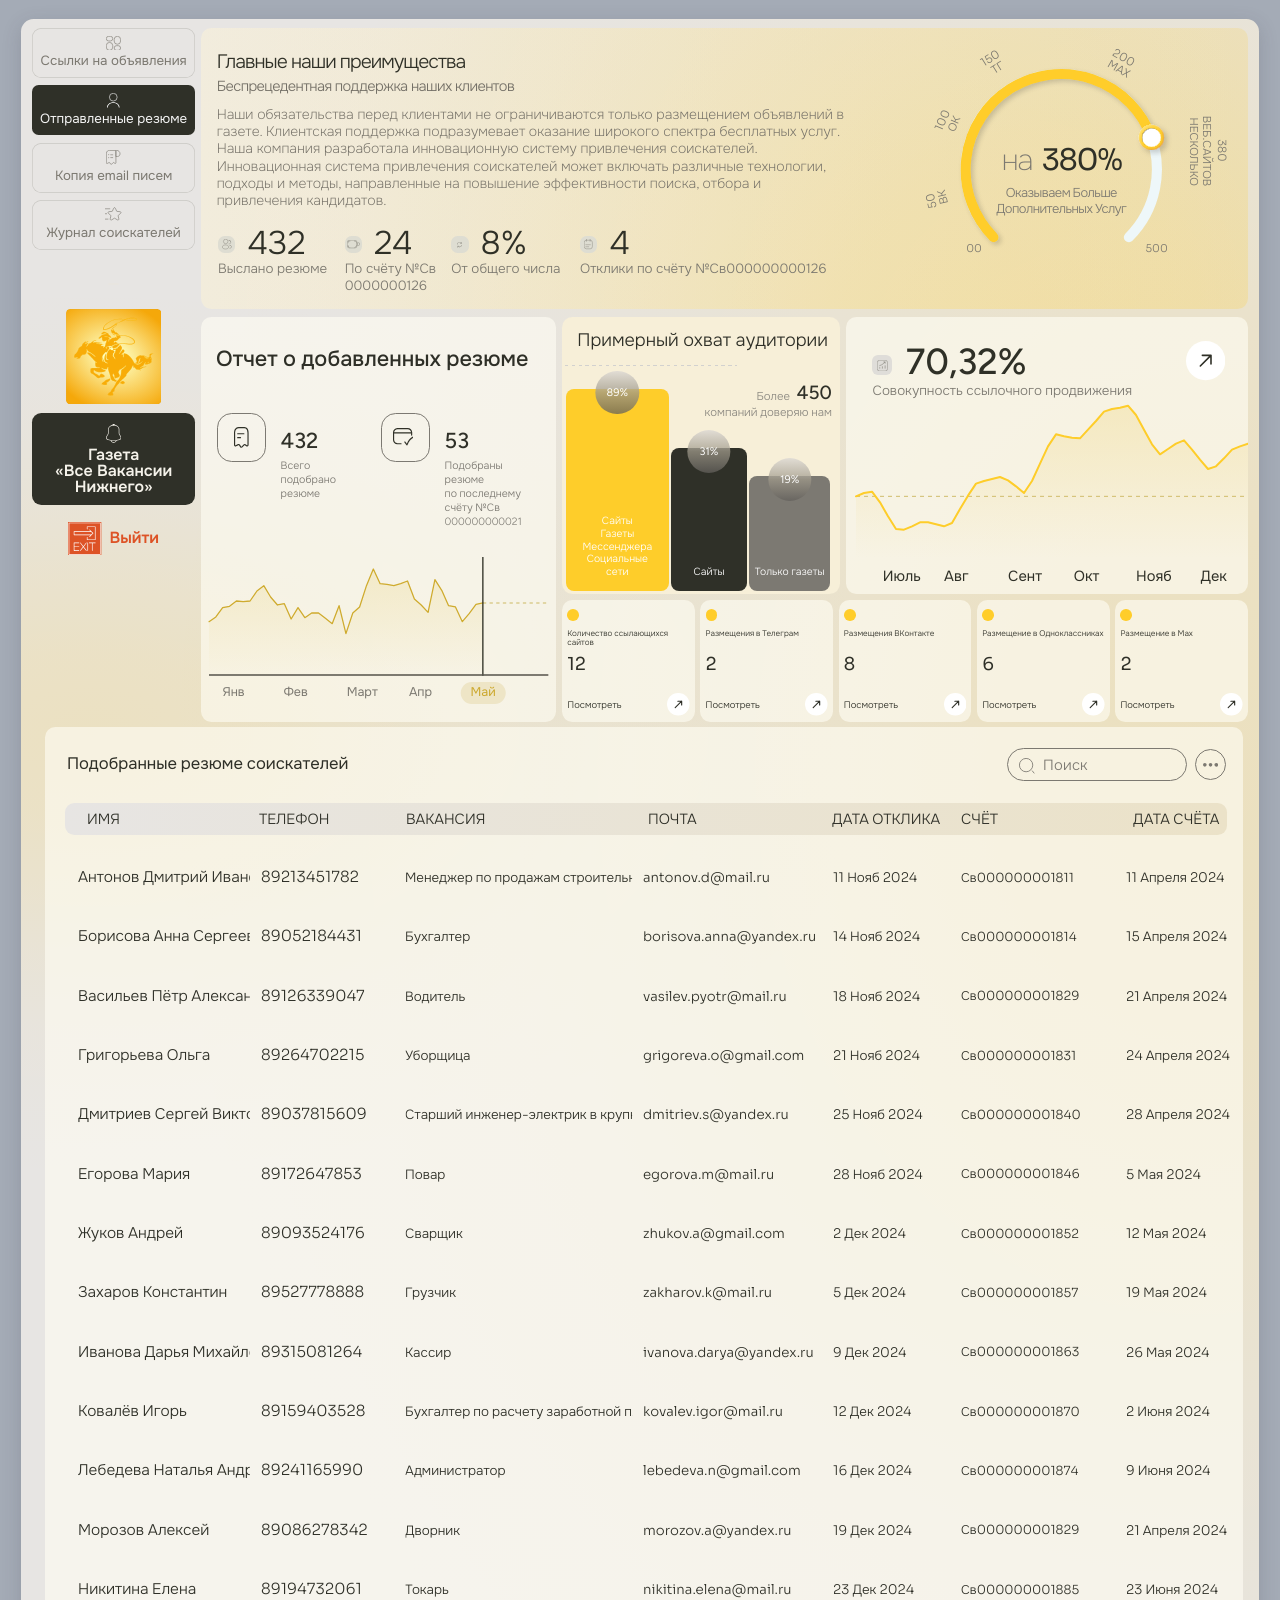
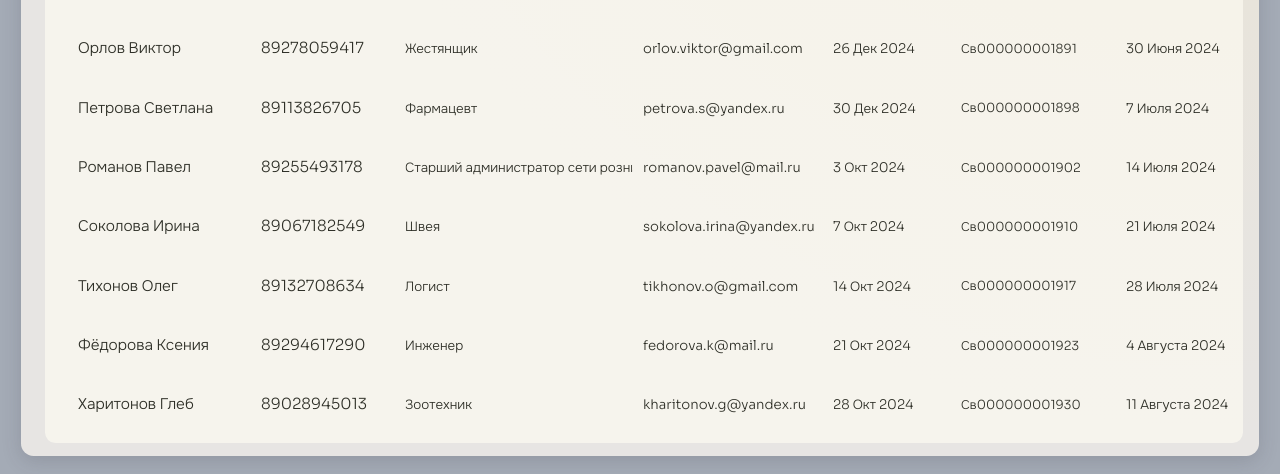
==== commit 9a86019c: "Stage 12: SVG-text -> HTML-text engine migration (hero/sidebar/mid-row), tooltip Figma 1:1 (native+c" ====
--- a/index.html
+++ b/index.html
@@ -9,7 +9,7 @@
     <title>vsevn.ru — Отправленные резюме</title>
     <!-- пустой favicon — глушит 404-ошибку в консоли -->
     <link rel="icon" href="data:," />
-    <link rel="stylesheet" href="css/style.css?v=550" />
+    <link rel="stylesheet" href="css/style.css?v=561" />
   </head>
   <body>
     <div id="zoomFrame">
@@ -210,9 +210,9 @@
                  G13: переход на vsevn.ru; G14: hover + тултип — ВРЕМЕННЫЕ
                  (TODO-CLIENT: клиент пришлёт цвет hover и текст тултипа) -->
               <a
-                class="snav-logo has-ui-tip"
+                class="snav-logo"
                 href="https://www.vsevn.ru"
-                aria-label="Логотип газеты «Все Вакансии Нижнего» — на сайт vsevn.ru"
+                title="Газета «Все Вакансии Нижнего»"
               >
                 <svg
                   class="snav-logo-default"
@@ -223,6 +223,7 @@
                   xmlns="http://www.w3.org/2000/svg"
                   xmlns:xlink="http://www.w3.org/1999/xlink"
                 >
+                  <title>Газета «Все Вакансии Нижнего»</title>
                   <defs>
                     <path
                       id="cb0"
@@ -520,6 +521,7 @@
                   fill="none"
                   aria-hidden="true"
                 >
+                  <title>Газета «Все Вакансии Нижнего»</title>
                   <defs>
                     <path
                       id="cbh0"
@@ -720,17 +722,15 @@
                     </g>
                   </g>
                 </svg>
-                <!-- TODO-CLIENT: текст тултипа временный — заменить, когда клиент пришлёт -->
-                <span
-                  class="ui-tip"
-                  data-tip-pos="above-center"
-                  data-text="Газета «Все Вакансии Нижнего»"
-                ></span>
               </a>
 
               <!-- Чёрная карточка-колокольчик «Газета Все Вакансии Нижнего» (Figma: bell-gazeta.svg 23x28).
                  G13: переход на vsevn.ru (вторая и последняя ссылка) -->
-              <a class="snav-bell" href="https://www.vsevn.ru">
+              <a
+                class="snav-bell"
+                href="https://www.vsevn.ru"
+                title="Газета «Все Вакансии Нижнего»"
+              >
                 <span class="snav-bell-icon" aria-hidden="true">
                   <svg
                     viewBox="0 0 23 28"
@@ -741,6 +741,7 @@
                       height: calc(28 * var(--dpx, 0.0520833vw));
                     "
                   >
+                    <title>Газета «Все Вакансии Нижнего»</title>
                     <path
                       d="M11.8027 1.19739C13.6833 1.19755 15.7208 1.8714 17.2949 3.04211C18.8717 4.21491 20.0292 5.92502 20.0293 8.00012V13.3644C20.0293 14.3144 20.3623 15.2451 20.9072 16.0704C21.3814 16.7885 21.8842 17.6397 22.2695 18.4913C22.6501 19.3324 22.9385 20.2215 22.9385 21.0001C22.9385 21.7334 22.6262 22.3553 22.0703 22.8546C21.5281 23.3415 20.7577 23.7116 19.8154 23.9923C17.9302 24.5539 15.2076 24.8028 11.8027 24.8029H11.8018C8.18563 24.8028 5.30007 24.5538 3.30469 23.9943C2.30802 23.7148 1.49476 23.3478 0.922852 22.8644C0.336634 22.3688 0 21.7442 0 21.0001C2.5785e-05 20.2217 0.30321 19.3372 0.702148 18.5031C1.10651 17.6576 1.63442 16.8121 2.13477 16.0958C2.72659 15.2486 3.09072 14.2773 3.09082 13.2843V8.00012C3.09094 5.91236 4.3277 4.20163 5.99512 3.0343C7.6623 1.86722 9.81695 1.19764 11.8018 1.19739H11.8027ZM11.8018 2.13684C10.0094 2.13709 8.04306 2.74855 6.53418 3.80481C5.0254 4.86116 4.03039 6.3172 4.03027 8.00012V13.2843C4.03017 14.5083 3.58305 15.6637 2.90527 16.6339C2.42308 17.3242 1.92594 18.1249 1.55078 18.9093C1.17027 19.705 0.93948 20.4349 0.939453 21.0001C0.939453 21.4226 1.11757 21.7985 1.5293 22.1466C1.95541 22.5068 2.62366 22.8268 3.55859 23.089C5.42639 23.6127 8.20692 23.8624 11.8018 23.8624C15.184 23.8624 17.7959 23.6125 19.5469 23.0909C20.4223 22.8301 21.0453 22.512 21.4424 22.1554C21.8258 21.811 21.999 21.4335 21.999 21.0001C21.999 20.4237 21.7763 19.6819 21.4131 18.879C21.0546 18.0868 20.58 17.28 20.123 16.588C19.4993 15.6432 19.0898 14.5355 19.0898 13.3644V8.00012C19.0897 6.3043 18.1463 4.84791 16.7334 3.797C15.3179 2.74429 13.4763 2.13684 11.8018 2.13684Z"
                       fill="#F5F2EA"
@@ -3243,10 +3244,10 @@
           height: calc(12 * var(--dpx, 0.0520833vw));
         "
       >
-        <path d="M9.5 0L19 12H0L9.5 0Z" fill="#F5F2EA" />
+        <path d="M9.5 0L19 12H0L9.5 0Z" fill="#F8EDD0" />
       </svg>
       <span class="scroll-top-text" data-text="вверх"></span>
     </button>
-    <script src="js/script.js?v=432"></script>
+    <script src="js/script.js?v=458"></script>
   </body>
 </html>
--- a/css/style.css
+++ b/css/style.css
@@ -3555,10 +3555,12 @@
 }
 
 /* 4 стат-элемента: фикс. ширины колонок = реальные интервалы макета */
+/* TЗ-16-PILOT-fix-2: margin-top 26→38dpx (HTML-text refaktordan keyin
+   .hero-para va .hero-stats yopib qolgan edi — masofa qaytarildi). */
 .hero-stats {
   display: flex;
   align-items: flex-start;
-  margin-top: calc(26 * var(--dpx, 0.0520833vw));
+  margin-top: calc(53 * var(--dpx, 0.0520833vw));
   margin-left: calc(2 * var(--dpx, 0.0520833vw));
 }
 
@@ -4056,10 +4058,10 @@
   content: "";
   position: absolute;
   left: 0;
-  /* 6-fix-19: matn-ink eni bilan teng (eski right:0 svg eni + 4dpx
-     zaxira tufayli matn oxiridan oshib turardi). --ink-w'ni
-     renderMidStaticText measureTextWidth bilan o'rnatadi */
-  width: calc(var(--ink-w, 60) * var(--dpx, 0.0520833vw));
+  right: 0;
+  /* TЗ-18-fix-4: HTML refaktordan keyin .vcard-view inline-block (matn-
+     eniga teng) → ::after left:0/right:0 (width:100%) to'liq so'zni qoplaydi.
+     Eski --ink-w (6-fix-19, SVG measureTextWidth) olib tashlandi. */
   top: calc(16.2 * var(--dpx, 0.0520833vw));
   height: calc(1.48 * var(--dpx, 0.0520833vw));
   background: repeating-linear-gradient(
@@ -4317,12 +4319,24 @@
   transform: translateX(-50%);
   padding: calc(8.1 * var(--dpx, 0.0520833vw))
     calc(18.9 * var(--dpx, 0.0520833vw)) calc(5.9 * var(--dpx, 0.0520833vw));
-  background: #bdbbb7;
+  background-color: #bdbbb7;
+  background-image: none;
+  border: none;
+  outline: none;
+  /* TЗ-10-fix6: Figma yumaloq burchak ~4dpx, qora ramka YO'Q */
+  border-radius: calc(4 * var(--dpx, 0.0520833vw));
+  box-shadow: none;
   white-space: nowrap;
   pointer-events: none;
   z-index: 60; /* fix-3: тултипы всегда поверх попапа (50) */
-  font-size: 0;
-  line-height: 0;
+  /* TЗ-10-fix2: SVG-text engine olib tashlandi, native text-rendering. */
+  font-family: "Onest", sans-serif;
+  font-weight: 300;
+  font-size: calc(21.6 * var(--dpx, 0.0520833vw));
+  line-height: 1;
+  color: #000000;
+  text-align: center;
+  text-decoration: none;
 }
 
 /* вариант позиции (эталон ✕): ниже с зазором 21.8, центр сдвинут
@@ -4338,13 +4352,22 @@
   bottom: calc(100% + 7 * var(--dpx, 0.0520833vw));
 }
 
-/* 6-fix-34: единый UI для ВСЕХ тултипов — модификаторы --dark/--exit
-   удалены. Плашка #BDBBB7 (default .ui-tip), текст 21.6/Light(300)/
-   Roboto/#000 — рендерит renderUiTips. Падdinги default-плашки
-   (8.1/18.9/5.9) подходят под 21.6: cap-top ~17.7, baseline ~26.2. */
-
-.has-ui-tip:hover > .ui-tip {
-  display: block;
+/* 6-fix-34/TЗ-10: единый UI для ВСЕХ тултипов — модификаторы --dark/
+   --exit удалены. Плашка #BDBBB7 (default .ui-tip), текст 21.6/Light
+   (300)/**Onest**/
+#000 — рендерит renderUiTips. TЗ-10 (2026-06-24):
+   Roboto → Onest (Roboto fayllari yo'q, brauzer Arial'ga tushar, Arial
+   Light yo'q → 400 ko'rinar; Onest variable Light haqiqiy). Падdinги
+   default-плашки (8.1/18.9/5.9): cap 0.707 (Onest), cap-top ~15.3,
+   baseline 18, total svg-h 25dpx + 14 padding = ~39dpx плашка-h. */
+
+/* TЗ-10-fix3 (2026-06-24, mijoz: tooltip xali ham hech qaerda chiqmayapti):
+   pure-CSS `.has-ui-tip:hover > .ui-tip` qoidasi noaniq sabab bilan
+   ishlamadi (specificity yoki bola-tartibi konflikti). JS bilan boshqarish:
+   `mouseenter`→`.is-shown` qo'shadi, `mouseleave`→olib tashlaydi. */
+.has-ui-tip:hover > .ui-tip,
+.ui-tip.is-shown {
+  display: block !important;
 }
 
 /* ============================================================
@@ -4599,7 +4622,8 @@
   padding: 0;
   border: none;
   border-radius: calc(18 * var(--dpx, 0.0520833vw));
-  background: rgba(47, 48, 40, 0.5);
+  /* TЗ-19-fix-1: PIL-o'lchangan fon #A19B8C (deyarli solid, iliq kulrang) */
+  background: rgba(161, 155, 140, 0.92);
   cursor: pointer;
   z-index: 40;
   opacity: 0;
@@ -4615,8 +4639,9 @@
   visibility: visible;
 }
 .scroll-top:hover {
-  background: rgba(47, 48, 40, 0.7);
-}
+  background: rgba(140, 135, 122, 0.95);
+}
+/* TЗ-19-fix-1: opacity bekor — matn/strelka SOLID krem #F8EDD0 (PIL) */
 .scroll-top svg {
   display: block;
 }
@@ -4872,9 +4897,11 @@
 
   /* fix: карта остаётся ДЕСКТОПНОЙ (#E7E5E3 + glow) — новый эталон
        tablet-resume@4x подтвердил градиент/жёлтое свечение */
+  /* TЗ-12 (mijoz iltimosi): planshet kulrang fon eni juda katta edi
+     (81/171). Telefon padding (64.5/79) ga moslashtirildi. */
   .dash-page {
-    padding: calc(81 * var(--dpx, 0.0520833vw))
-      calc(171 * var(--dpx, 0.0520833vw));
+    padding: calc(64.5 * var(--dpx, 0.0520833vw))
+      calc(79 * var(--dpx, 0.0520833vw));
   }
 
   .dash-card {
@@ -5110,11 +5137,26 @@
 
   /* колонка вакансии: x=275 макет от края панели (панель-пад 32 учтён) */
   /* 6-fix-72: position relative — `::after` separator absolute anchor uchun. */
+  /* TЗ-11-fix-2: column-gap 24dpx — ФИО va Вакансия orasidagi bo'sh joy. */
   .trow {
     position: relative;
     display: grid;
     grid-template-columns: calc(588 * var(--dpx, 0.0520833vw)) minmax(0, 1fr);
+    column-gap: calc(24 * var(--dpx, 0.0520833vw));
     padding: calc(20 * var(--dpx, 0.0520833vw)) 0;
+  }
+  /* TЗ-11-fix-2: cell-tashqarisi matn-overflow bartaraf — name/vac uzun
+     bo'lsa SVG block cell ichida cheklanadi (JS-trunc/wrap bilan birga). */
+  .trow-left,
+  .trow-vac {
+    overflow: hidden;
+    min-width: 0;
+  }
+  /* TЗ-11-fix-4: BOTTOM-tekislik — vac grid-cell pastiga yopishadi
+     → vac matn pastki chegarasi chap phone pastki chegarasi bilan teng.
+     Chap ustun default `stretch` — top'dan boshlanadi (name → gap → phone). */
+  .trow-vac {
+    align-self: end;
   }
   /* 6-fix-72 (Group 143.jpg planshet etalon): RESUME ttable qatorlari orasi
      oq separator chiziq (.tpub-row::after bilan teng — h 4.5dpx, rgba). */
@@ -5282,7 +5324,7 @@
     height: calc(44.17 * var(--dpx, 0.0520833vw));
   }
   .tsearch-input {
-    font-size: calc(31.55 * var(--dpx, 0.0520833vw));
+    font-size: calc(38.55 * var(--dpx, 0.0520833vw));
     line-height: 1;
   }
   .tsearch-clear svg {
@@ -5360,7 +5402,7 @@
     height: calc(1800 * var(--dpx, 0.0520833vw));
     background: radial-gradient(
       50% 50% at 50% 50%,
-      rgba(255, 205, 42, 0.40) 0%,
+      rgba(255, 205, 42, 0.4) 0%,
       rgba(255, 205, 42, 0.28) 22%,
       rgba(255, 205, 42, 0.16) 44%,
       rgba(255, 205, 42, 0.07) 68%,
@@ -5378,7 +5420,7 @@
     height: calc(3000 * var(--dpx, 0.0520833vw));
     background: radial-gradient(
       50% 50% at 50% 50%,
-      rgba(255, 205, 42, 0.40) 0%,
+      rgba(255, 205, 42, 0.4) 0%,
       rgba(255, 205, 42, 0.28) 22%,
       rgba(255, 205, 42, 0.16) 44%,
       rgba(255, 205, 42, 0.06) 68%,
@@ -5467,8 +5509,8 @@
      (eski 99). SVG ichi 60% qoidasi planshetdан meros — proporsional skall.
      margin-right va border-radius saqlangan (spec'da yo'q). */
   .tstat-chip {
-    width: calc(113.0 * var(--dpx, 0.0520833vw));
-    height: calc(113.0 * var(--dpx, 0.0520833vw));
+    width: calc(113 * var(--dpx, 0.0520833vw));
+    height: calc(113 * var(--dpx, 0.0520833vw));
     /* 2.4-fix: эталонный ink-зазор чип->число 17.4м минус lsb цифры */
     margin-right: calc(74 * var(--dpx, 0.0520833vw));
     border-radius: calc(30 * var(--dpx, 0.0520833vw));
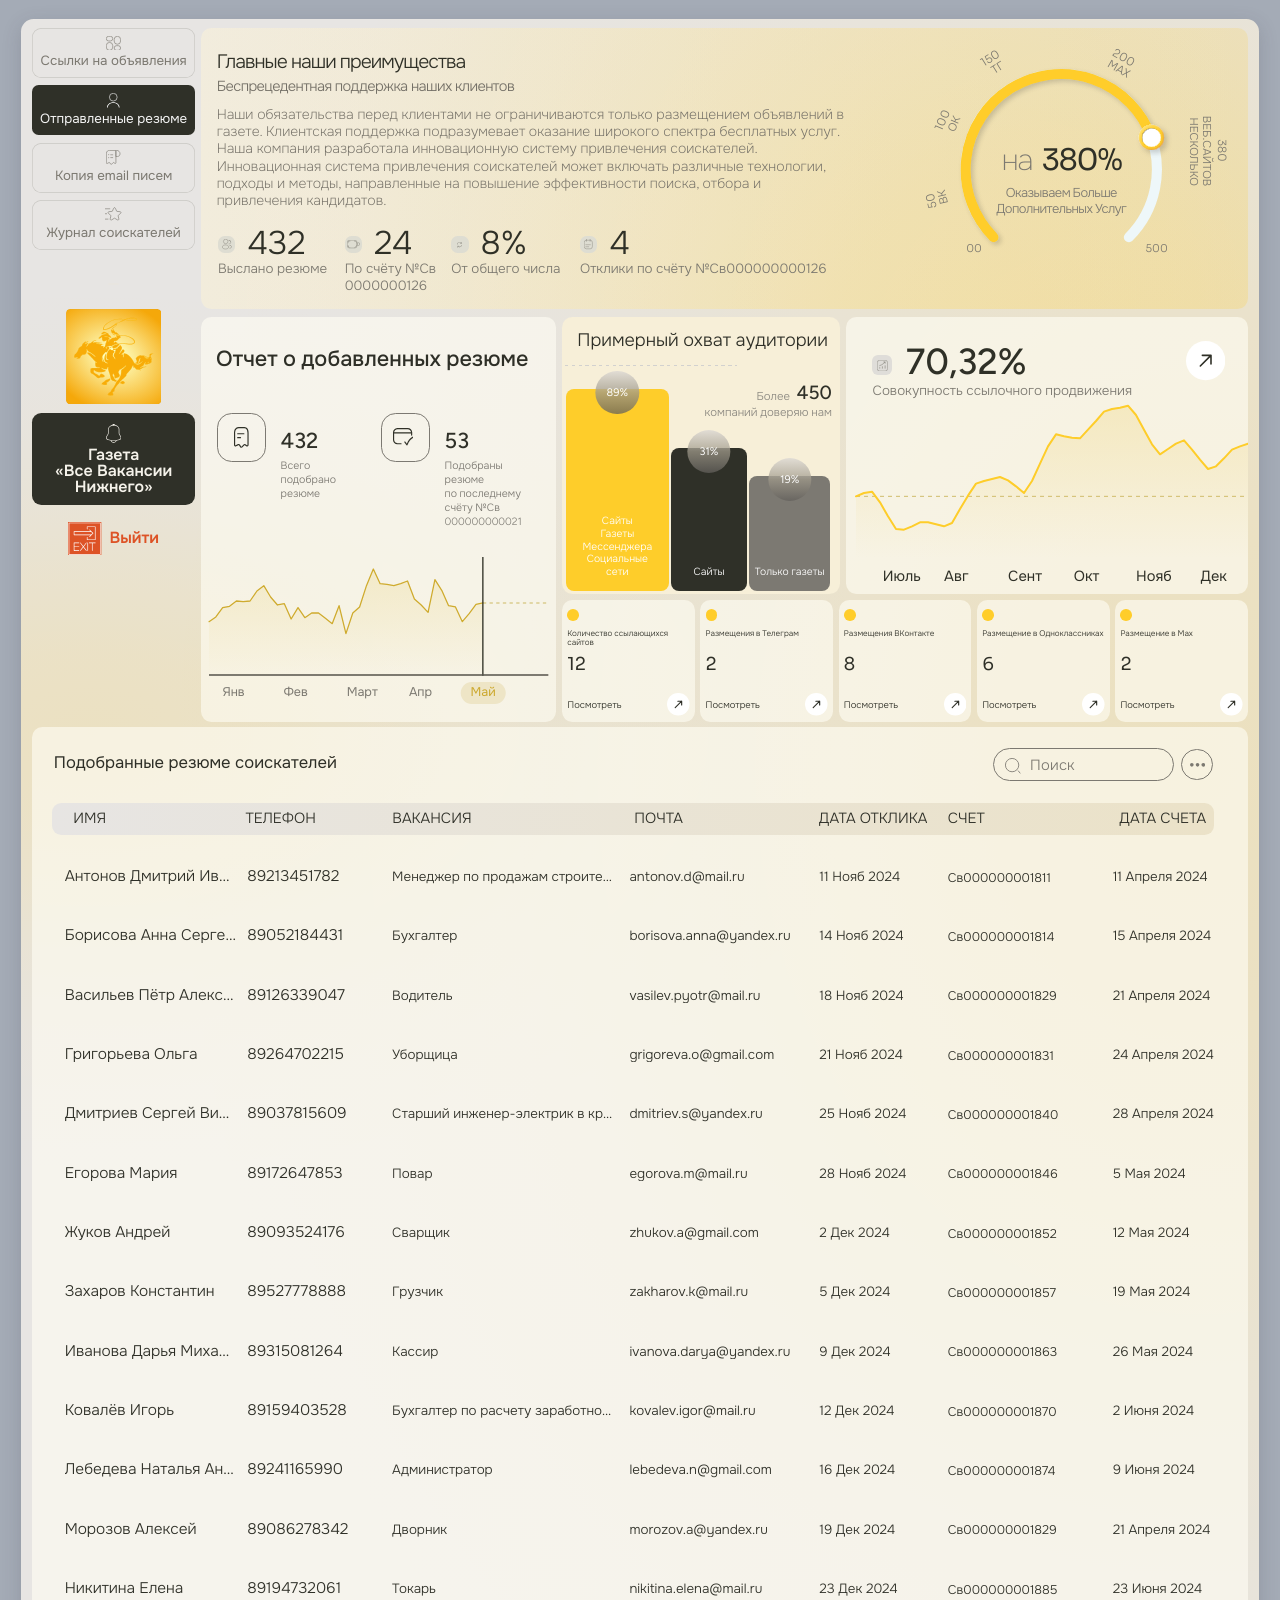
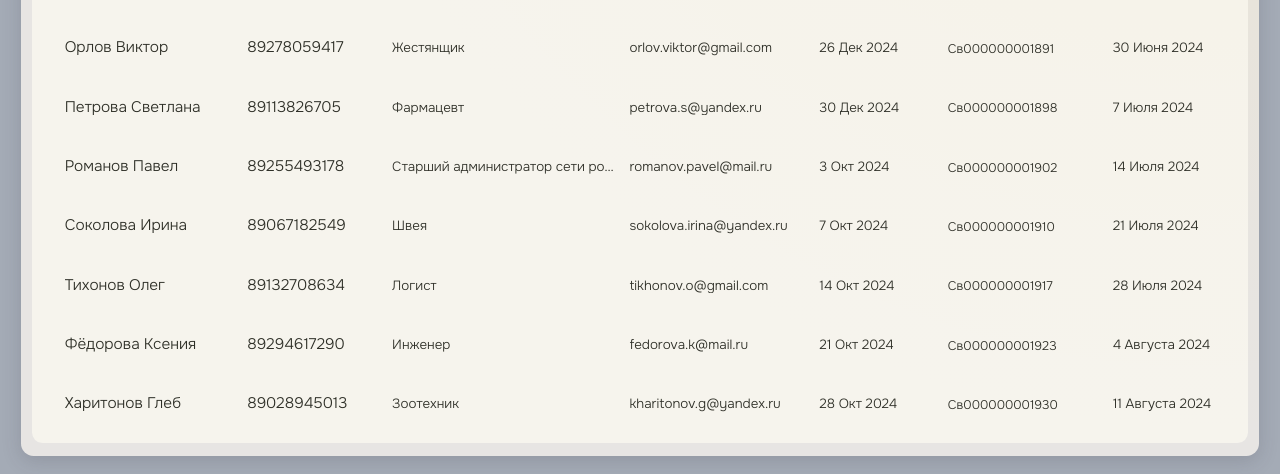
==== commit 8c1b628d: "Stage 13: complete SVG-text -> HTML-text engine migration (tables, tab-view, popup) — resize bug ful" ====
--- a/index.html
+++ b/index.html
@@ -9,7 +9,7 @@
     <title>vsevn.ru — Отправленные резюме</title>
     <!-- пустой favicon — глушит 404-ошибку в консоли -->
     <link rel="icon" href="data:," />
-    <link rel="stylesheet" href="css/style.css?v=561" />
+    <link rel="stylesheet" href="css/style.css?v=563" />
   </head>
   <body>
     <div id="zoomFrame">
@@ -3248,6 +3248,6 @@
       </svg>
       <span class="scroll-top-text" data-text="вверх"></span>
     </button>
-    <script src="js/script.js?v=458"></script>
+    <script src="js/script.js?v=462"></script>
   </body>
 </html>
--- a/css/style.css
+++ b/css/style.css
@@ -4101,8 +4101,7 @@
   position: relative;
   z-index: 1;
   box-sizing: border-box;
-  margin: calc(8 * var(--dpx, 0.0520833vw)) calc(8 * var(--dpx, 0.0520833vw)) 0
-    calc(20 * var(--dpx, 0.0520833vw));
+  margin: calc(8 * var(--dpx, 0.0520833vw)) 0 0 0;
   padding-bottom: calc(12 * var(--dpx, 0.0520833vw));
   background: rgba(255, 253, 244, 0.62);
   border-radius: calc(15.59 * var(--dpx, 0.0520833vw));
@@ -4252,6 +4251,17 @@
     calc(-8 * var(--dpx, 0.0520833vw)) 0 calc(-8 * var(--dpx, 0.0520833vw)) 0
   );
   overflow: visible;
+}
+
+/* TЗ-21: oranj highlight HTML span (SVG tspan+rect o'rniga). Plate ±3dpx
+   matn atrofida cho'ziladi (negativ margin matn pozitsiyasini saqlaydi —
+   eski SVG -3k/+6k bilan teng). */
+.cell-hl {
+  background: #fd6429;
+  color: #ffffff;
+  border-radius: calc(4 * var(--dpx, 0.0520833vw));
+  padding: 0 calc(3 * var(--dpx, 0.0520833vw));
+  margin: 0 calc(-3 * var(--dpx, 0.0520833vw));
 }
 
 /* ---- ШАГ 1.5: состояния поиска (R5) ----
@@ -4469,6 +4479,8 @@
   margin: 0;
   font-size: 0;
   line-height: 0;
+  /* TЗ-24: HTML-text bazaviy rang (eski SVG fill o'rniga) */
+  color: #584e4e;
 }
 
 .acc-popup-body {
@@ -4496,12 +4508,15 @@
   background: #f5faff;
 }
 
-/* перекраска SVG-текста состояниями (fill-атрибут уступает CSS-правилу) */
-.acc-row:hover .svg-label text {
-  fill: #4d4343;
-}
-.acc-row.is-checked .svg-label text {
-  fill: #0087fc;
+/* TЗ-24: holat-ranglar HTML-text uchun (eski `.svg-label text { fill }`
+   o'rniga `.acc-num/.acc-date` color). */
+.acc-row:hover .acc-num,
+.acc-row:hover .acc-date {
+  color: #4d4343;
+}
+.acc-row.is-checked .acc-num,
+.acc-row.is-checked .acc-date {
+  color: #0087fc;
 }
 
 .acc-cb {
@@ -4535,6 +4550,8 @@
   margin: 0;
   font-size: 0;
   line-height: 0;
+  /* TЗ-24: HTML-text bazaviy rang (hover/is-checked override yuqorida) */
+  color: #86868a;
 }
 .acc-num {
   left: calc(51.6 * var(--dpx, 0.0520833vw));
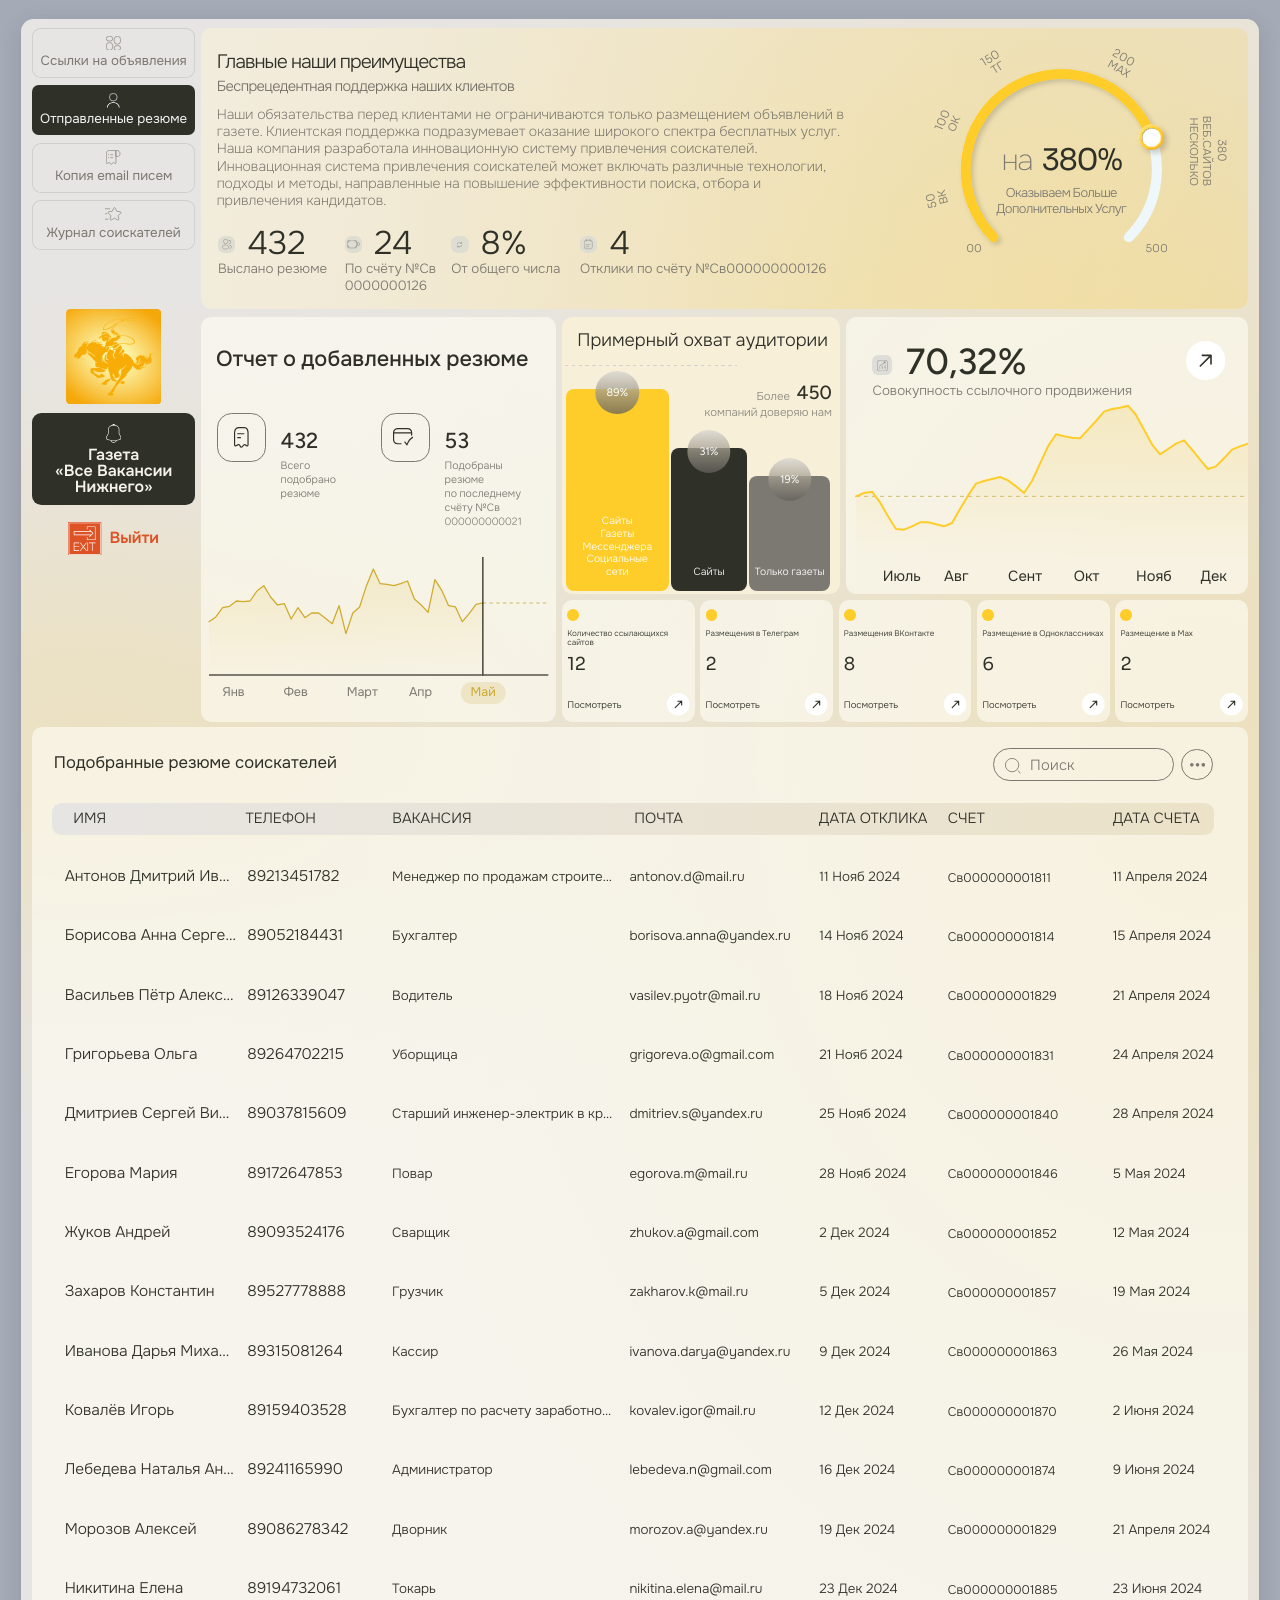
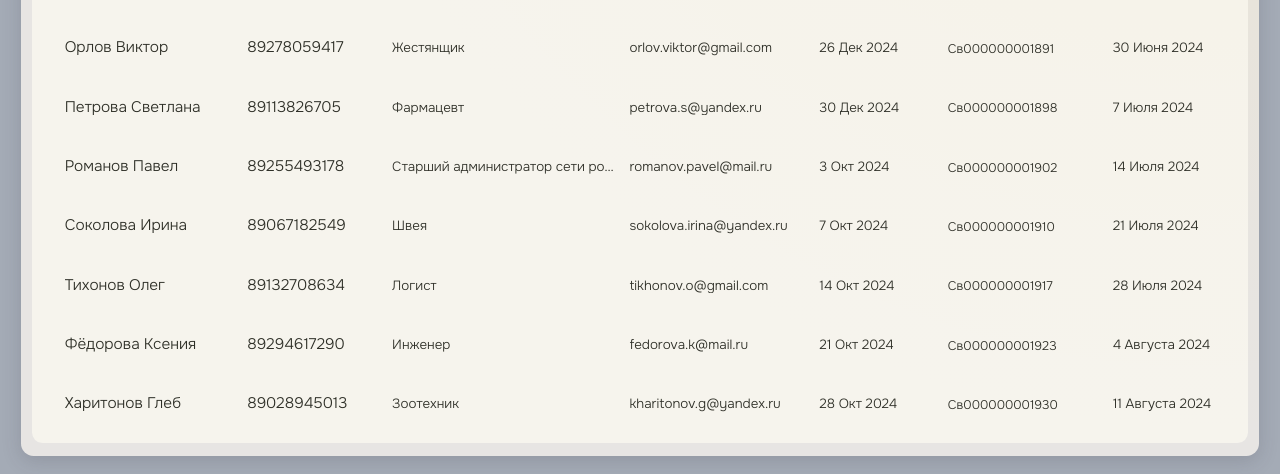
==== commit 319c203e: "Stage 16: client fix — resume «ДАТА СЧЁТА» header left-aligned with its column (rcol-7 1601.5→1591.5" ====
--- a/index.html
+++ b/index.html
@@ -9,7 +9,7 @@
     <title>vsevn.ru — Отправленные резюме</title>
     <!-- пустой favicon — глушит 404-ошибку в консоли -->
     <link rel="icon" href="data:," />
-    <link rel="stylesheet" href="css/style.css?v=563" />
+    <link rel="stylesheet" href="css/style.css?v=567" />
   </head>
   <body>
     <div id="zoomFrame">
@@ -1998,7 +1998,7 @@
                 </svg>
                 <span
                   class="ui-tip"
-                  data-tip-pos="below-right"
+                  data-tip-pos="below-right-high"
                   data-text="Деактивировать фильтрацию по выбранным счетам"
                 ></span>
               </button>
@@ -2200,7 +2200,7 @@
                 </svg>
                 <span
                   class="ui-tip"
-                  data-tip-pos="below-right"
+                  data-tip-pos="below-right-high"
                   data-text="Деактивировать фильтрацию по выбранным счетам"
                 ></span>
               </button>
@@ -3240,14 +3240,17 @@
         fill="none"
         xmlns="http://www.w3.org/2000/svg"
         style="
-          width: calc(19 * var(--dpx, 0.0520833vw));
-          height: calc(12 * var(--dpx, 0.0520833vw));
+          width: calc(21 * var(--dpx, 0.0520833vw));
+          height: calc(15 * var(--dpx, 0.0520833vw));
         "
       >
-        <path d="M9.5 0L19 12H0L9.5 0Z" fill="#F8EDD0" />
+        <path
+          d="M9.09326 0L18.1865 11.25H-4.76837e-06L9.09326 0Z"
+          fill="#F8EDD0"
+        />
       </svg>
       <span class="scroll-top-text" data-text="вверх"></span>
     </button>
-    <script src="js/script.js?v=462"></script>
+    <script src="js/script.js?v=469"></script>
   </body>
 </html>
--- a/css/style.css
+++ b/css/style.css
@@ -4224,7 +4224,9 @@
   left: calc(1344 * var(--dpx, 0.0520833vw));
 }
 .rcol-7 {
-  left: calc(1601.5 * var(--dpx, 0.0520833vw));
+  /* TЗ-34: «ДАТА СЧЁТА» sarlavhasi ustun (cell-accountDate) bilan tekislandi
+     — +10 design-px o'ng siljish bartaraf (1601.5 → 1591.5) */
+  left: calc(1591.5 * var(--dpx, 0.0520833vw));
 }
 
 .resume-rows {
@@ -4293,7 +4295,8 @@
      1:1 mos). top vertikal markaz: (49.85−30)/2 ≈ 9.9 */
   left: calc(228.04 * var(--dpx, 0.0520833vw));
   right: auto;
-  top: calc(9.9 * var(--dpx, 0.0520833vw));
+  /* TЗ-25 (mijoz pravkasi): ✕ 1px yuqoriga — 9.9→8.9dpx */
+  top: calc(8.9 * var(--dpx, 0.0520833vw));
   width: calc(30 * var(--dpx, 0.0520833vw));
   height: calc(30 * var(--dpx, 0.0520833vw));
   padding: 0;
@@ -4327,14 +4330,15 @@
   left: 50%;
   top: calc(100% + 10.5 * var(--dpx, 0.0520833vw));
   transform: translateX(-50%);
-  padding: calc(8.1 * var(--dpx, 0.0520833vw))
-    calc(18.9 * var(--dpx, 0.0520833vw)) calc(5.9 * var(--dpx, 0.0520833vw));
+  /* TЗ-26: Figma 1:1 — to'g'ri burchak, balandroq plashka, matn 1dpx
+     yuqoriga (padding top 10 / bottom 12 + flex-center) */
+  padding: calc(10 * var(--dpx, 0.0520833vw))
+    calc(18.9 * var(--dpx, 0.0520833vw)) calc(12 * var(--dpx, 0.0520833vw));
   background-color: #bdbbb7;
   background-image: none;
   border: none;
   outline: none;
-  /* TЗ-10-fix6: Figma yumaloq burchak ~4dpx, qora ramka YO'Q */
-  border-radius: calc(4 * var(--dpx, 0.0520833vw));
+  border-radius: 0;
   box-shadow: none;
   white-space: nowrap;
   pointer-events: none;
@@ -4624,13 +4628,14 @@
 
 /* G15: «вверх» — замер ru2 (81×52.6 r18, полупрозрачный rgba(47,48,40,.5):
    контент просвечивает; hover .7 по states-sheet #6B6C65 на #F5F5F5) */
+/* TЗ-28: Figma 1:1 — 80×53dpx, radius 12.2, fon #7C7971, opacity 0.8 */
 .scroll-top {
   position: fixed;
   right: calc(38 * var(--dpx, 0.0520833vw));
   bottom: calc(60 * var(--dpx, 0.0520833vw));
   box-sizing: border-box;
-  width: calc(81 * var(--dpx, 0.0520833vw));
-  height: calc(52.6 * var(--dpx, 0.0520833vw));
+  width: calc(80 * var(--dpx, 0.0520833vw));
+  height: calc(53 * var(--dpx, 0.0520833vw));
   display: flex;
   flex-direction: column;
   align-items: center;
@@ -4638,9 +4643,8 @@
   gap: calc(4 * var(--dpx, 0.0520833vw));
   padding: 0;
   border: none;
-  border-radius: calc(18 * var(--dpx, 0.0520833vw));
-  /* TЗ-19-fix-1: PIL-o'lchangan fon #A19B8C (deyarli solid, iliq kulrang) */
-  background: rgba(161, 155, 140, 0.92);
+  border-radius: calc(12.2 * var(--dpx, 0.0520833vw));
+  background: #7c7971;
   cursor: pointer;
   z-index: 40;
   opacity: 0;
@@ -4652,20 +4656,25 @@
 }
 
 .scroll-top.is-visible {
-  opacity: 1;
+  opacity: 0.8;
   visibility: visible;
 }
+/* TЗ-28: hover — fon #2F3027, ikona+matn #FFFBEF */
 .scroll-top:hover {
-  background: rgba(140, 135, 122, 0.95);
-}
-/* TЗ-19-fix-1: opacity bekor — matn/strelka SOLID krem #F8EDD0 (PIL) */
+  background: #2f3027;
+}
 .scroll-top svg {
   display: block;
 }
+.scroll-top:hover svg path {
+  fill: #fffbef;
+}
 .scroll-top-text {
   display: block;
-  font-size: 0;
-  line-height: 0;
+  color: #f8edd0;
+}
+.scroll-top:hover .scroll-top-text {
+  color: #fffbef;
 }
 
 /* G13/G14 + TЗ7: логотип-ссылка; hover — плавное замещение default-SVG
@@ -4709,11 +4718,15 @@
 /* выход: hover = контурный вариант (states-sheet; рука над контурным);
    дефолт — залитый, как в макете. Перекраска CSS-правилами поверх
    fill-атрибутов инлайн-SVG */
+/* TЗ-26: hover rang #DD5326 → #FF3F01 (so'z + ikona kontur, mijoz pravkasi) */
 .snav-exit:hover .snav-exit-icon svg rect {
   fill: transparent;
 }
 .snav-exit:hover .snav-exit-icon svg path {
-  fill: #dd5326;
+  fill: #ff3f01;
+}
+.snav-exit:hover .snav-exit-text {
+  color: #ff3f01;
 }
 
 /* ============================================================
@@ -5219,9 +5232,11 @@
     width: 15px !important;
     height: 9.5px !important;
   }
-  .scroll-top-text .svg-label {
-    width: 42px !important;
-    height: 15px !important;
+  /* TЗ-28: HTML-text mobil real-px font (vw-calc <800px da kichrayar edi);
+     eski svg-label box 15px balandlik bilan teng. */
+  .scroll-top-text {
+    font-size: 15px !important;
+    line-height: 1 !important;
   }
 
   /* ---- ШАГ 2.4: адаптивная pub-таблица, планшет (tablet-links@4x,
